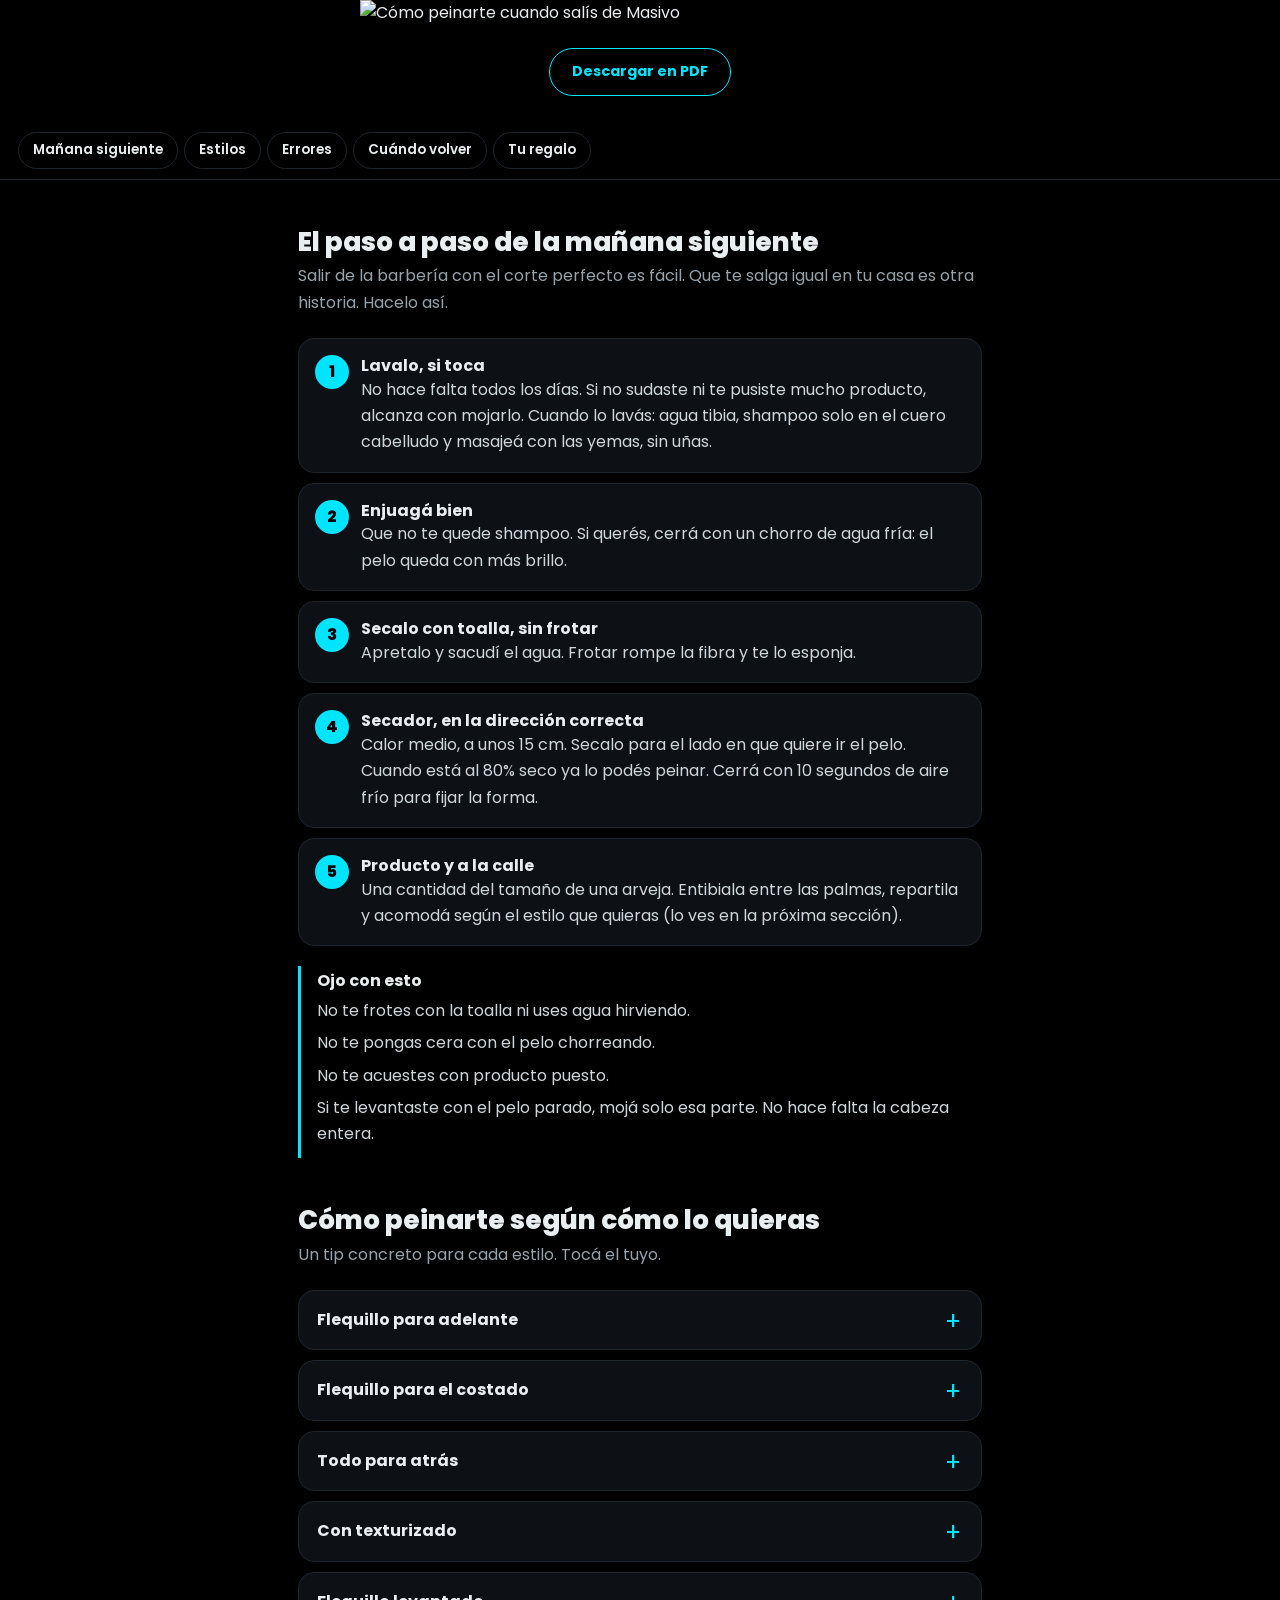
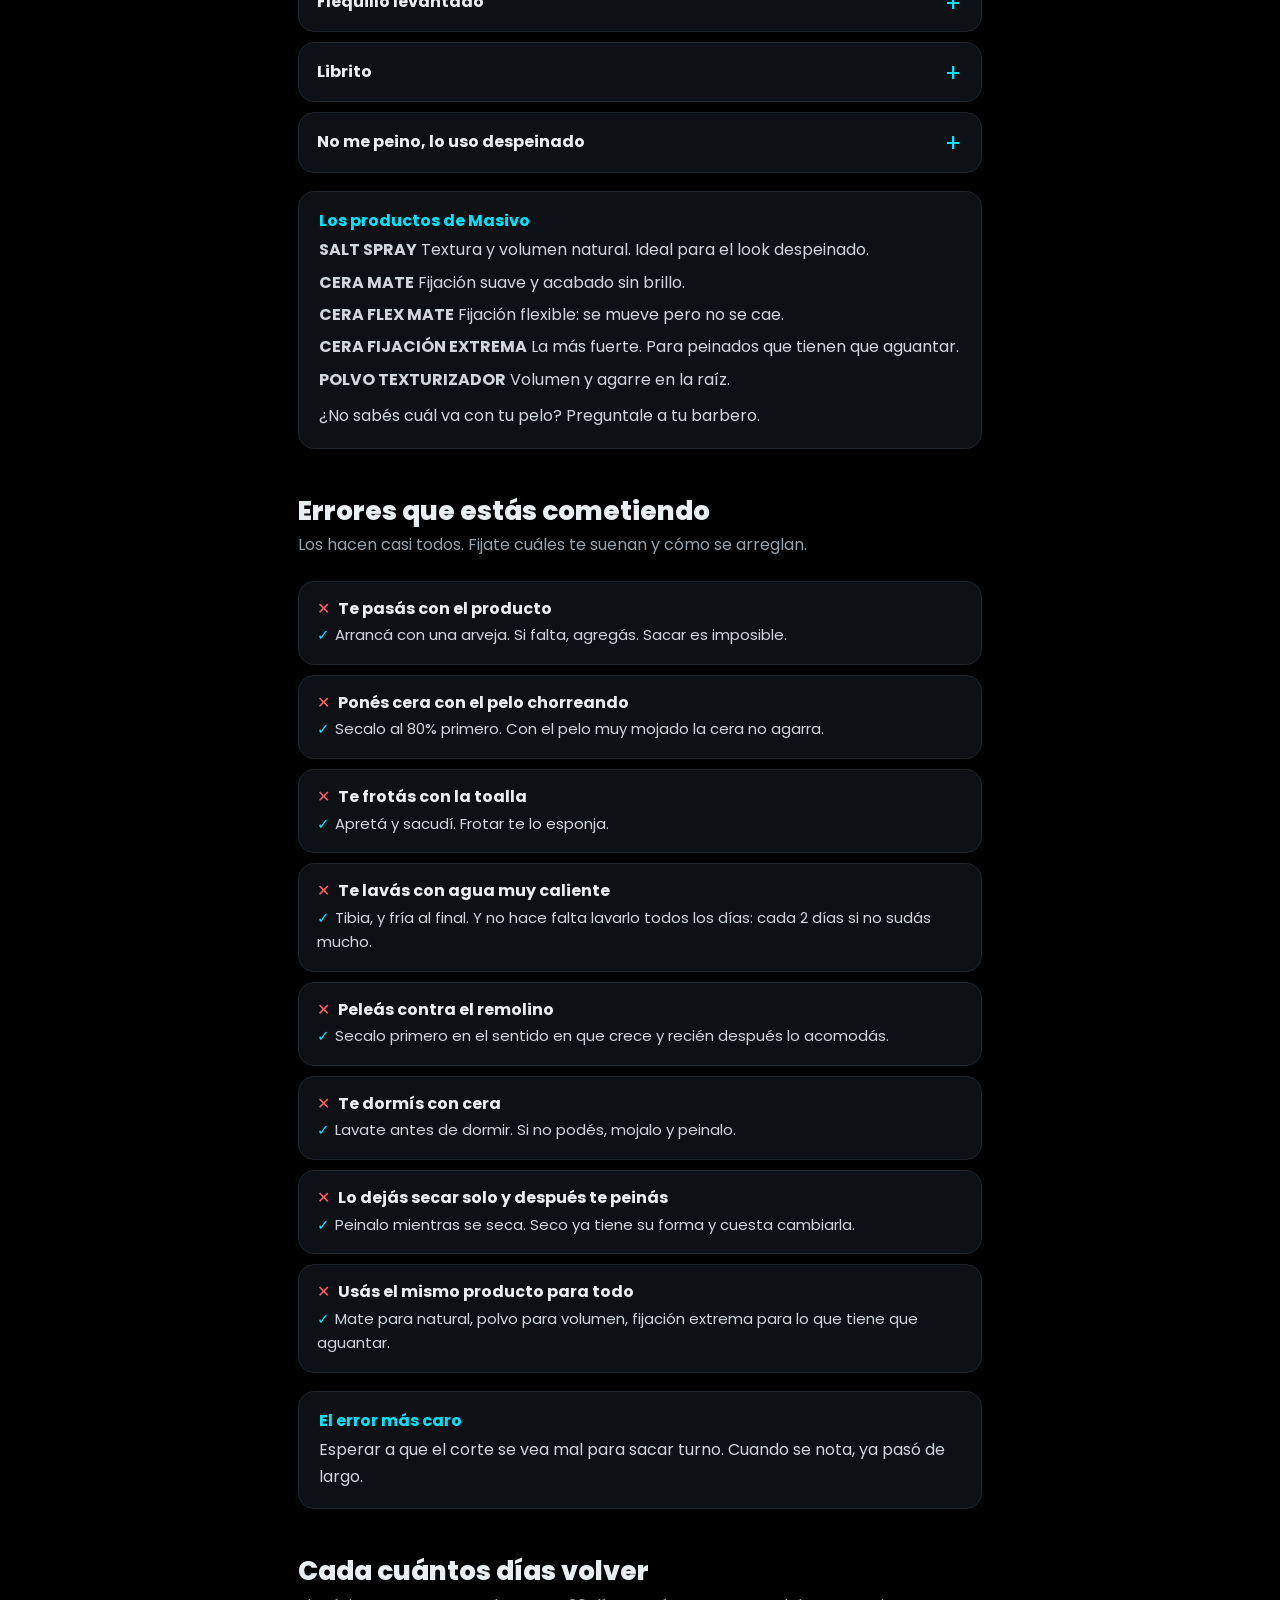
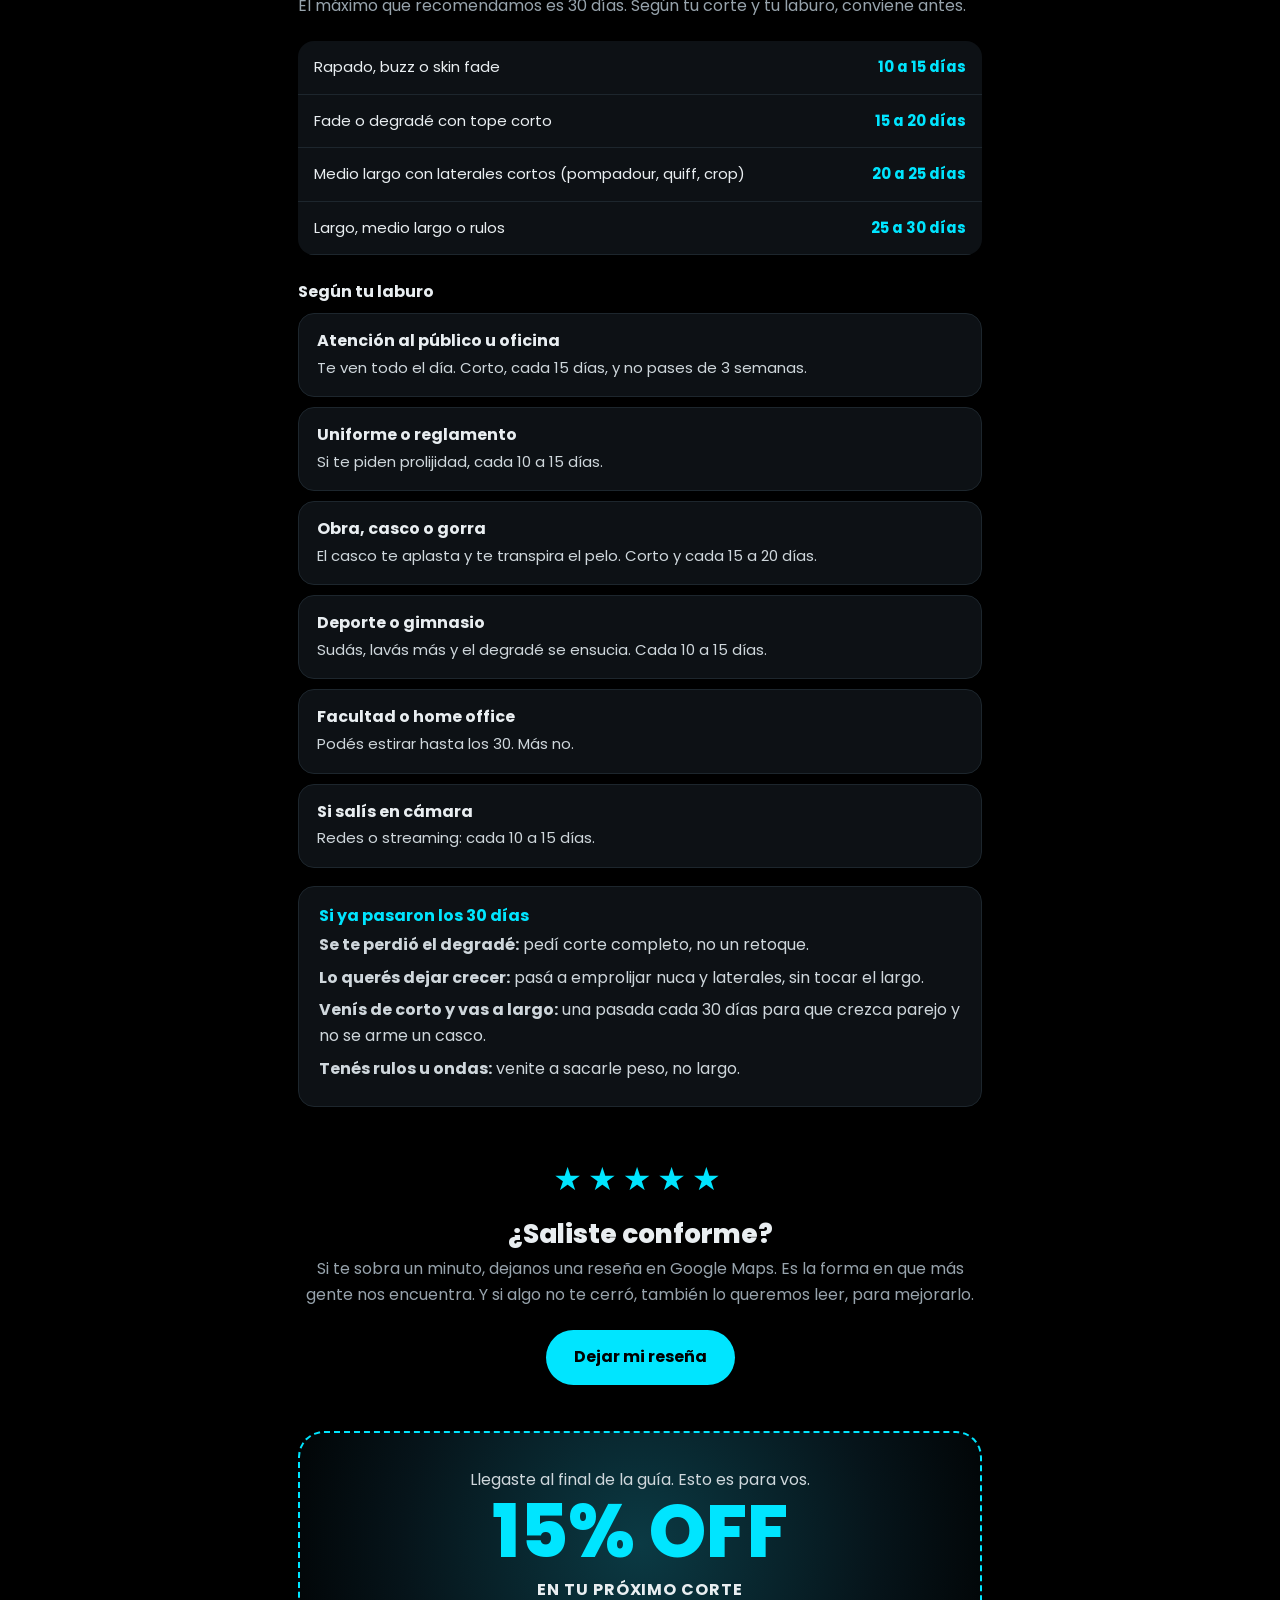
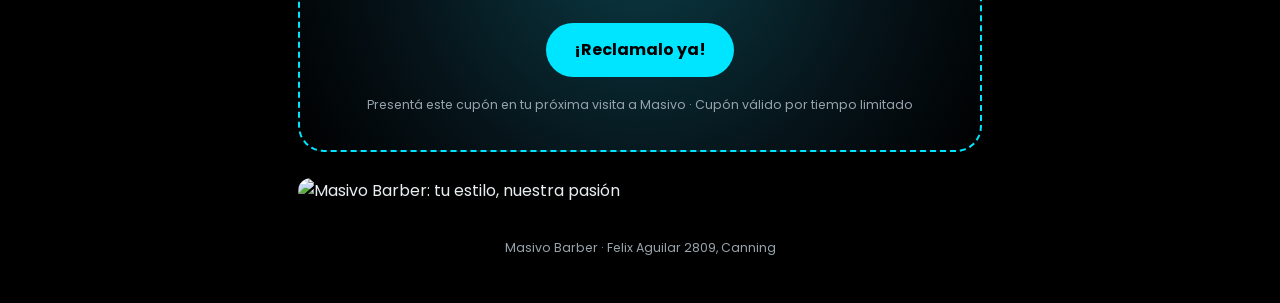
==== index.html @ 263e90b9 "Add files via upload" ====
<!doctype html>
<html lang="es"><head><meta charset="utf-8">
<meta name="viewport" content="width=device-width,initial-scale=1">
<title>Cómo peinarte cuando salís de Masivo</title>
<meta name="description" content="La guía de Masivo Barber para que el corte te salga igual en tu casa.">
<meta property="og:title" content="Cómo peinarte cuando salís de Masivo">
<meta property="og:description" content="Paso a paso, estilos, errores comunes y un regalo al final.">
<meta property="og:image" content="https://TU-DOMINIO.vercel.app/img/cover.jpg">
<meta name="theme-color" content="#000000">
<link rel="preconnect" href="https://fonts.googleapis.com"><link rel="preconnect" href="https://fonts.gstatic.com" crossorigin>
<link href="https://fonts.googleapis.com/css2?family=Poppins:wght@400;600;700;800&display=swap" rel="stylesheet">
<style>
:root{--c:#00e5ff;--p:#0d1115;--l:#1d262d;--t:#e9eef1;--m:#97a3ac}
*{box-sizing:border-box;margin:0;padding:0}
html{scroll-behavior:smooth}
@media(prefers-reduced-motion:reduce){html{scroll-behavior:auto}}
body{font:400 16px/1.65 Poppins,system-ui,sans-serif;background:#000;color:var(--t)}
.wrap{max-width:720px;margin:0 auto;padding:0 18px}
.hero img{width:100%;max-width:560px;display:block;margin:0 auto}
.top{text-align:center;padding:22px 18px 8px}
.btn{display:inline-block;background:var(--c);color:#000;font-weight:700;text-decoration:none;border-radius:99px;padding:14px 28px}
.btn.ghost{background:none;color:var(--c);border:1.5px solid var(--c);padding:11px 22px;font-size:.9rem}
nav{position:sticky;top:0;z-index:5;background:#000e;backdrop-filter:blur(8px);border-bottom:1px solid var(--l);overflow-x:auto;white-space:nowrap;padding:10px 18px;margin-top:18px}
nav a{display:inline-block;color:var(--t);text-decoration:none;font-size:.85rem;font-weight:600;padding:6px 14px;border:1px solid var(--l);border-radius:99px;margin-right:6px}
section{padding-top:46px;scroll-margin-top:52px}
h2{font-size:1.65rem;line-height:1.2;font-weight:800;margin-bottom:6px}
.sub{color:var(--m);margin-bottom:22px}
h3{font-size:1rem;font-weight:700;line-height:1.35}
p{color:#cfd7dc}
ol{list-style:none;counter-reset:s}
ol li{counter-increment:s;background:var(--p);border:1px solid var(--l);border-radius:16px;padding:16px 18px 16px 62px;margin-bottom:10px;position:relative}
ol li:before{content:counter(s);position:absolute;left:16px;top:16px;width:34px;height:34px;border-radius:50%;background:var(--c);color:#000;font-weight:800;display:grid;place-items:center}
.note{border-left:3px solid var(--c);padding:4px 0 4px 16px;margin-top:20px}
.note ul,.box ul{list-style:none}
.note li,.box li{margin:6px 0;color:#cfd7dc}
details{background:var(--p);border:1px solid var(--l);border-radius:16px;margin-bottom:10px}
summary{list-style:none;cursor:pointer;padding:16px 50px 16px 18px;font-weight:700;position:relative}
summary::-webkit-details-marker{display:none}
summary:after{content:"+";position:absolute;right:20px;top:11px;font-size:1.5rem;color:var(--c);font-weight:400}
details[open] summary:after{content:"–"}
details[open]{border-color:var(--c)}
details p{padding:0 18px 12px}
details div{padding:0 18px 18px}
.tag{display:inline-block;background:#000;color:var(--c);border:1px solid var(--c);font-size:.72rem;font-weight:700;padding:3px 10px;border-radius:99px;margin:0 6px 6px 0}
.box{background:var(--p);border:1px solid var(--l);border-radius:16px;padding:18px 20px;margin-top:18px}
.box h3{color:var(--c);margin-bottom:6px}
.errs{display:grid;gap:10px}
.err,.job{background:var(--p);border:1px solid var(--l);border-radius:16px;padding:16px 18px}
.err h3 span{color:#ff5d6c;margin-right:8px}
.err p span{color:var(--c);font-weight:700;margin-right:6px}
.err p,.job p{margin-top:4px;font-size:.93rem}
table{width:100%;border-collapse:collapse;border-radius:16px;overflow:hidden;margin-bottom:26px}
td{background:var(--p);border-bottom:1px solid var(--l);padding:14px 16px;font-size:.93rem}
td:last-child{font-weight:700;color:var(--c);white-space:nowrap;text-align:right}
.jobs{display:grid;gap:10px}
.center{text-align:center}
.stars{color:var(--c);font-size:2rem;letter-spacing:6px;margin-bottom:12px}
.coupon{border:2px dashed var(--c);border-radius:26px;padding:34px 18px;text-align:center;background:radial-gradient(circle at 50% 35%,#0b3a44,#06141a 60%,#000)}
.coupon b{display:block;font-size:clamp(3rem,16vw,4.6rem);line-height:1.05;font-weight:800;color:var(--c)}
.coupon .e{font-weight:700;letter-spacing:.06em;margin:6px 0 20px}
.coupon small{display:block;color:var(--m);margin-top:18px;font-size:.78rem}
.banner{width:100%;border-radius:16px;display:block;margin-top:26px}
footer{text-align:center;color:var(--m);font-size:.78rem;padding:34px 18px 44px}
a:focus-visible,summary:focus-visible{outline:3px solid var(--c);outline-offset:3px}
</style></head><body>
<header class="hero"><img src="img/cover.jpg" alt="Cómo peinarte cuando salís de Masivo"></header>
<div class="top"><a class="btn ghost" href="guia-peinado.pdf" download>Descargar en PDF</a></div>
<nav><a href="#paso">Mañana siguiente</a><a href="#estilos">Estilos</a><a href="#errores">Errores</a><a href="#volver">Cuándo volver</a><a href="#regalo">Tu regalo</a></nav>
<main class="wrap">
<section id="paso"><h2>El paso a paso de la mañana siguiente</h2><p class="sub">Salir de la barbería con el corte perfecto es fácil. Que te salga igual en tu casa es otra historia. Hacelo así.</p><ol><li><h3>Lavalo, si toca</h3><p>No hace falta todos los días. Si no sudaste ni te pusiste mucho producto, alcanza con mojarlo. Cuando lo lavás: agua tibia, shampoo solo en el cuero cabelludo y masajeá con las yemas, sin uñas.</p></li><li><h3>Enjuagá bien</h3><p>Que no te quede shampoo. Si querés, cerrá con un chorro de agua fría: el pelo queda con más brillo.</p></li><li><h3>Secalo con toalla, sin frotar</h3><p>Apretalo y sacudí el agua. Frotar rompe la fibra y te lo esponja.</p></li><li><h3>Secador, en la dirección correcta</h3><p>Calor medio, a unos 15 cm. Secalo para el lado en que quiere ir el pelo. Cuando está al 80% seco ya lo podés peinar. Cerrá con 10 segundos de aire frío para fijar la forma.</p></li><li><h3>Producto y a la calle</h3><p>Una cantidad del tamaño de una arveja. Entibiala entre las palmas, repartila y acomodá según el estilo que quieras (lo ves en la próxima sección).</p></li></ol>
<div class="note"><h3>Ojo con esto</h3><ul><li>No te frotes con la toalla ni uses agua hirviendo.</li><li>No te pongas cera con el pelo chorreando.</li><li>No te acuestes con producto puesto.</li><li>Si te levantaste con el pelo parado, mojá solo esa parte. No hace falta la cabeza entera.</li></ul></div></section>
<section id="estilos"><h2>Cómo peinarte según cómo lo quieras</h2><p class="sub">Un tip concreto para cada estilo. Tocá el tuyo.</p><details><summary>Flequillo para adelante</summary><p>Secalo con el flequillo cayendo hacia adelante y el aire desde arriba, así no se te levanta. Una arveja de cera en la punta de los dedos, solo para separar mechones. No lo aplastes.</p><div><span class="tag">CERA MATE</span></div></details><details><summary>Flequillo para el costado</summary><p>Primero secalo un ratito para el lado contrario: levantás la raíz y le das volumen. Después lo llevás al costado con los dedos o con peine. Con la cera justa para que se mueva sin desarmarse.</p><div><span class="tag">CERA FLEX MATE</span></div></details><details><summary>Todo para atrás</summary><p>Peinalo hacia atrás mientras lo secás, con peine o con los dedos, para marcarle el camino. Con el pelo al 80%, ponete el producto: arrancá por atrás y terminá adelante, así no se te junta todo en el frente.</p><div><span class="tag">CERA FIJACIÓN EXTREMA</span></div></details><details><summary>Con texturizado</summary><p>Con el pelo húmedo, un poco de salt spray a 20 cm y secalo moviéndolo con los dedos. Ya seco, polvo en la raíz y marcá con las manos. Si querés más control, un toque de cera mate arriba.</p><div><span class="tag">SALT SPRAY</span><span class="tag">POLVO TEXTURIZADOR</span><span class="tag">CERA MATE</span></div></details><details><summary>Flequillo levantado</summary><p>Secalo desde la raíz empujándolo hacia arriba con los dedos, con el aire desde abajo. Cerrá con aire frío para que quede. El polvo en la raíz hace que aguante todo el día.</p><div><span class="tag">POLVO TEXTURIZADOR</span><span class="tag">CERA FIJACIÓN EXTREMA</span></div></details><details><summary>Librito</summary><p>Pelo húmedo y peine fino. Marcá la raya siguiendo la que te dejó el barbero y secalo peinándolo con calor medio. Natural con flex mate; si tenés que aguantar todo el día, fijación extrema.</p><div><span class="tag">CERA FLEX MATE</span><span class="tag">CERA FIJACIÓN EXTREMA</span></div></details><details><summary>No me peino, lo uso despeinado</summary><p>Despeinado no es dejarlo como te levantaste. Pelo húmedo, salt spray y secalo con las manos moviéndolo para todos lados. Listo, sin peine.</p><div><span class="tag">SALT SPRAY</span></div></details>
<div class="box"><h3>Los productos de Masivo</h3><ul><li><b>SALT SPRAY</b> Textura y volumen natural. Ideal para el look despeinado.</li><li><b>CERA MATE</b> Fijación suave y acabado sin brillo.</li><li><b>CERA FLEX MATE</b> Fijación flexible: se mueve pero no se cae.</li><li><b>CERA FIJACIÓN EXTREMA</b> La más fuerte. Para peinados que tienen que aguantar.</li><li><b>POLVO TEXTURIZADOR</b> Volumen y agarre en la raíz.</li></ul><p style="margin-top:10px">¿No sabés cuál va con tu pelo? Preguntale a tu barbero.</p></div></section>
<section id="errores"><h2>Errores que estás cometiendo</h2><p class="sub">Los hacen casi todos. Fijate cuáles te suenan y cómo se arreglan.</p><div class="errs"><div class="err"><h3><span>✕</span>Te pasás con el producto</h3><p><span>✓</span>Arrancá con una arveja. Si falta, agregás. Sacar es imposible.</p></div><div class="err"><h3><span>✕</span>Ponés cera con el pelo chorreando</h3><p><span>✓</span>Secalo al 80% primero. Con el pelo muy mojado la cera no agarra.</p></div><div class="err"><h3><span>✕</span>Te frotás con la toalla</h3><p><span>✓</span>Apretá y sacudí. Frotar te lo esponja.</p></div><div class="err"><h3><span>✕</span>Te lavás con agua muy caliente</h3><p><span>✓</span>Tibia, y fría al final. Y no hace falta lavarlo todos los días: cada 2 días si no sudás mucho.</p></div><div class="err"><h3><span>✕</span>Peleás contra el remolino</h3><p><span>✓</span>Secalo primero en el sentido en que crece y recién después lo acomodás.</p></div><div class="err"><h3><span>✕</span>Te dormís con cera</h3><p><span>✓</span>Lavate antes de dormir. Si no podés, mojalo y peinalo.</p></div><div class="err"><h3><span>✕</span>Lo dejás secar solo y después te peinás</h3><p><span>✓</span>Peinalo mientras se seca. Seco ya tiene su forma y cuesta cambiarla.</p></div><div class="err"><h3><span>✕</span>Usás el mismo producto para todo</h3><p><span>✓</span>Mate para natural, polvo para volumen, fijación extrema para lo que tiene que aguantar.</p></div></div>
<div class="box"><h3>El error más caro</h3><p>Esperar a que el corte se vea mal para sacar turno. Cuando se nota, ya pasó de largo.</p></div></section>
<section id="volver"><h2>Cada cuántos días volver</h2><p class="sub">El máximo que recomendamos es 30 días. Según tu corte y tu laburo, conviene antes.</p><table><tr><td>Rapado, buzz o skin fade</td><td>10 a 15 días</td></tr><tr><td>Fade o degradé con tope corto</td><td>15 a 20 días</td></tr><tr><td>Medio largo con laterales cortos (pompadour, quiff, crop)</td><td>20 a 25 días</td></tr><tr><td>Largo, medio largo o rulos</td><td>25 a 30 días</td></tr></table>
<h3 style="margin-bottom:10px">Según tu laburo</h3><div class="jobs"><div class="job"><h3>Atención al público u oficina</h3><p>Te ven todo el día. Corto, cada 15 días, y no pases de 3 semanas.</p></div><div class="job"><h3>Uniforme o reglamento</h3><p>Si te piden prolijidad, cada 10 a 15 días.</p></div><div class="job"><h3>Obra, casco o gorra</h3><p>El casco te aplasta y te transpira el pelo. Corto y cada 15 a 20 días.</p></div><div class="job"><h3>Deporte o gimnasio</h3><p>Sudás, lavás más y el degradé se ensucia. Cada 10 a 15 días.</p></div><div class="job"><h3>Facultad o home office</h3><p>Podés estirar hasta los 30. Más no.</p></div><div class="job"><h3>Si salís en cámara</h3><p>Redes o streaming: cada 10 a 15 días.</p></div></div>
<div class="box"><h3>Si ya pasaron los 30 días</h3><ul><li><b>Se te perdió el degradé:</b> pedí corte completo, no un retoque.</li><li><b>Lo querés dejar crecer:</b> pasá a emprolijar nuca y laterales, sin tocar el largo.</li><li><b>Venís de corto y vas a largo:</b> una pasada cada 30 días para que crezca parejo y no se arme un casco.</li><li><b>Tenés rulos u ondas:</b> venite a sacarle peso, no largo.</li></ul></div></section>
<section class="center"><div class="stars" aria-hidden="true">★★★★★</div><h2>¿Saliste conforme?</h2><p class="sub">Si te sobra un minuto, dejanos una reseña en Google Maps. Es la forma en que más gente nos encuentra. Y si algo no te cerró, también lo queremos leer, para mejorarlo.</p><a class="btn" href="https://g.page/r/CUXgko6IPGfOEBE/review" target="_blank" rel="noopener">Dejar mi reseña</a></section>
<section id="regalo"><div class="coupon"><p>Llegaste al final de la guía. Esto es para vos.</p><b>15% OFF</b><div class="e">EN TU PRÓXIMO CORTE</div><span class="btn">¡Reclamalo ya!</span><small>Presentá este cupón en tu próxima visita a Masivo · Cupón válido por tiempo limitado</small></div>
<img class="banner" src="img/banner.jpg" alt="Masivo Barber: tu estilo, nuestra pasión" loading="lazy"></section>
</main>
<footer>Masivo Barber · Felix Aguilar 2809, Canning</footer>
</body></html>
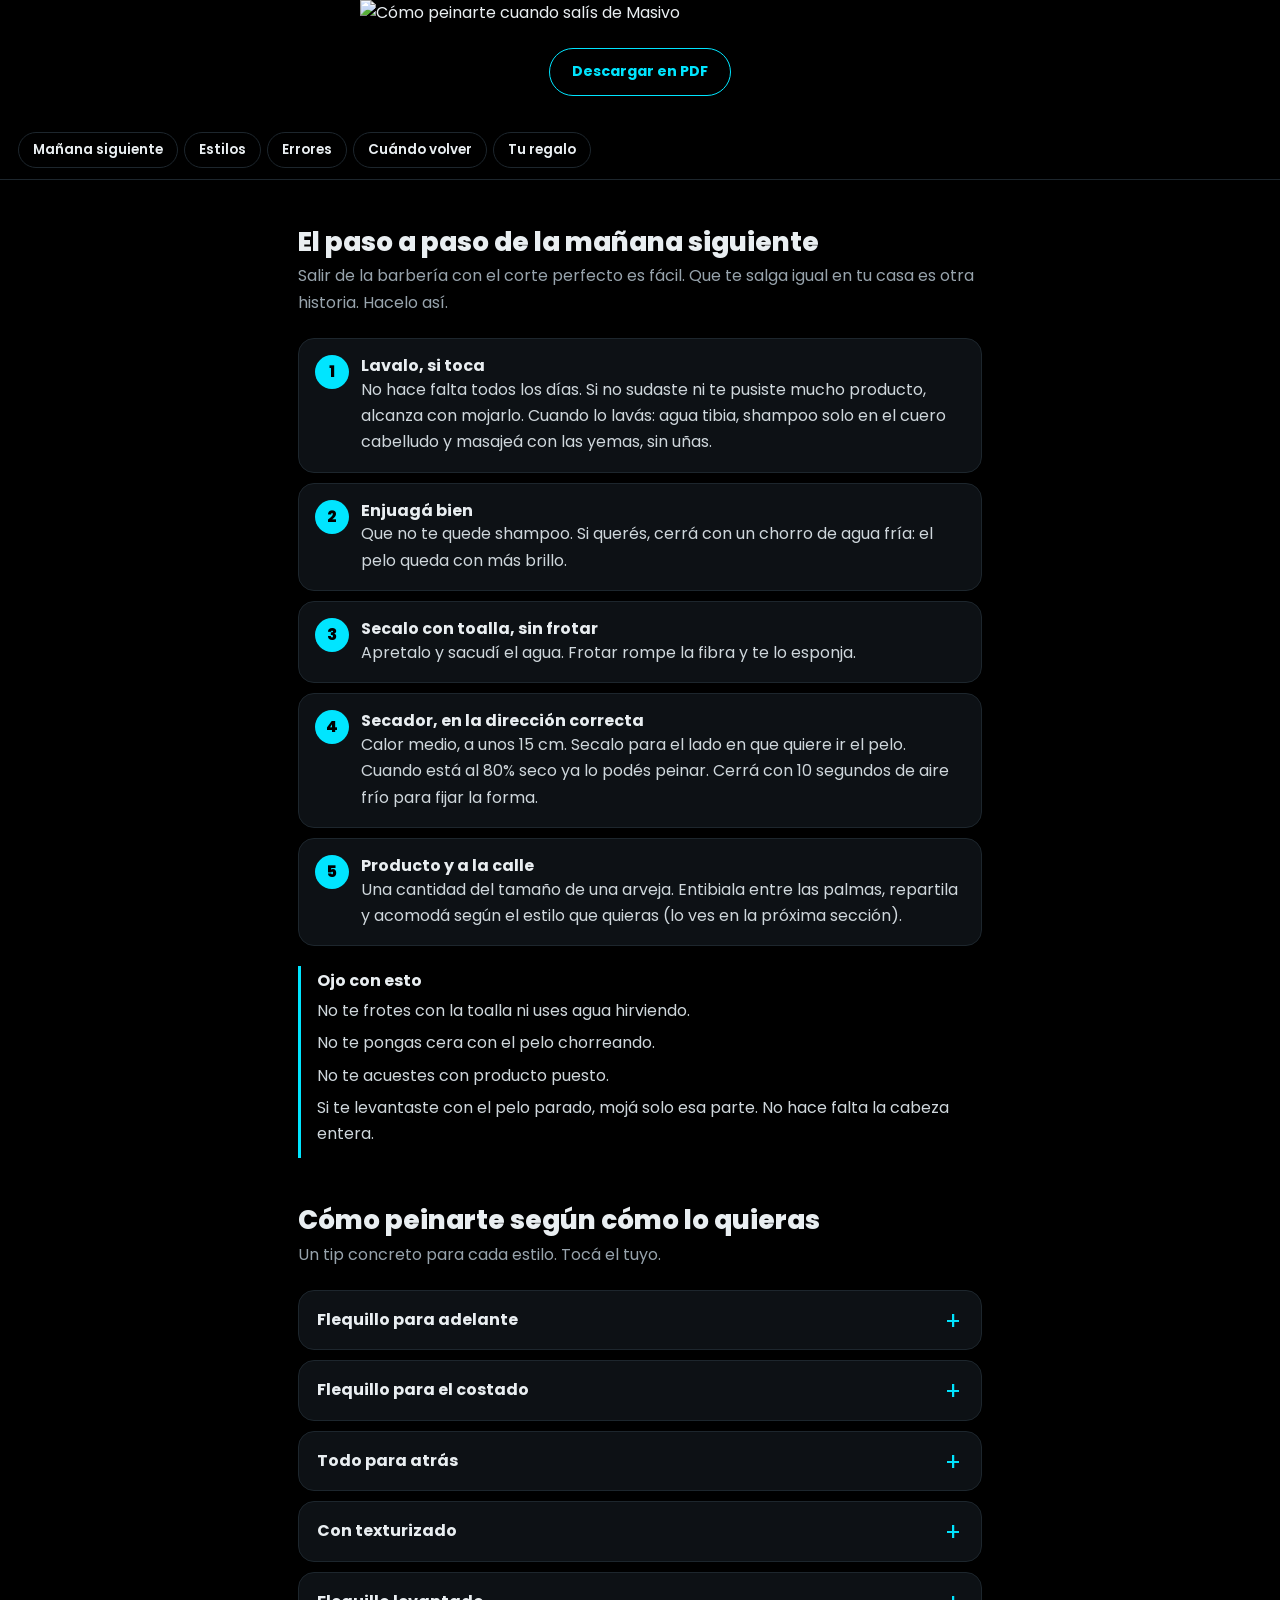
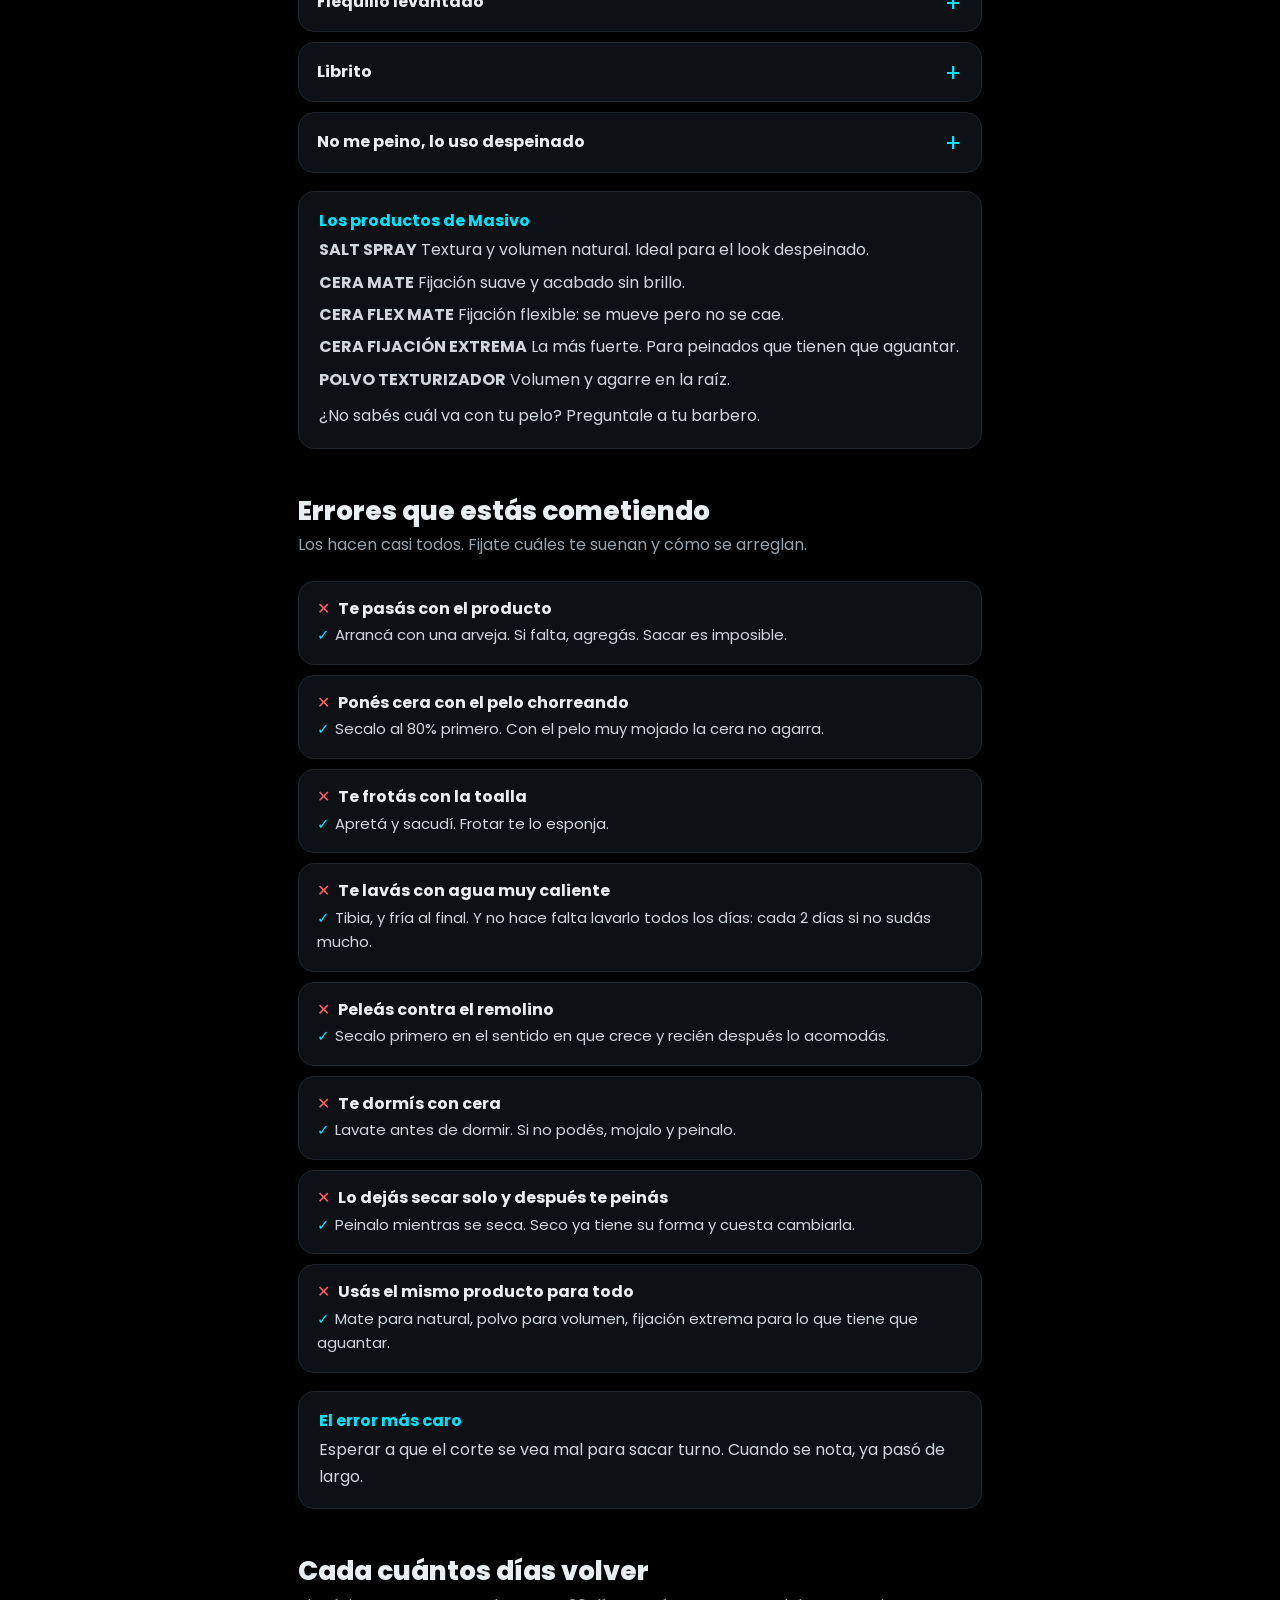
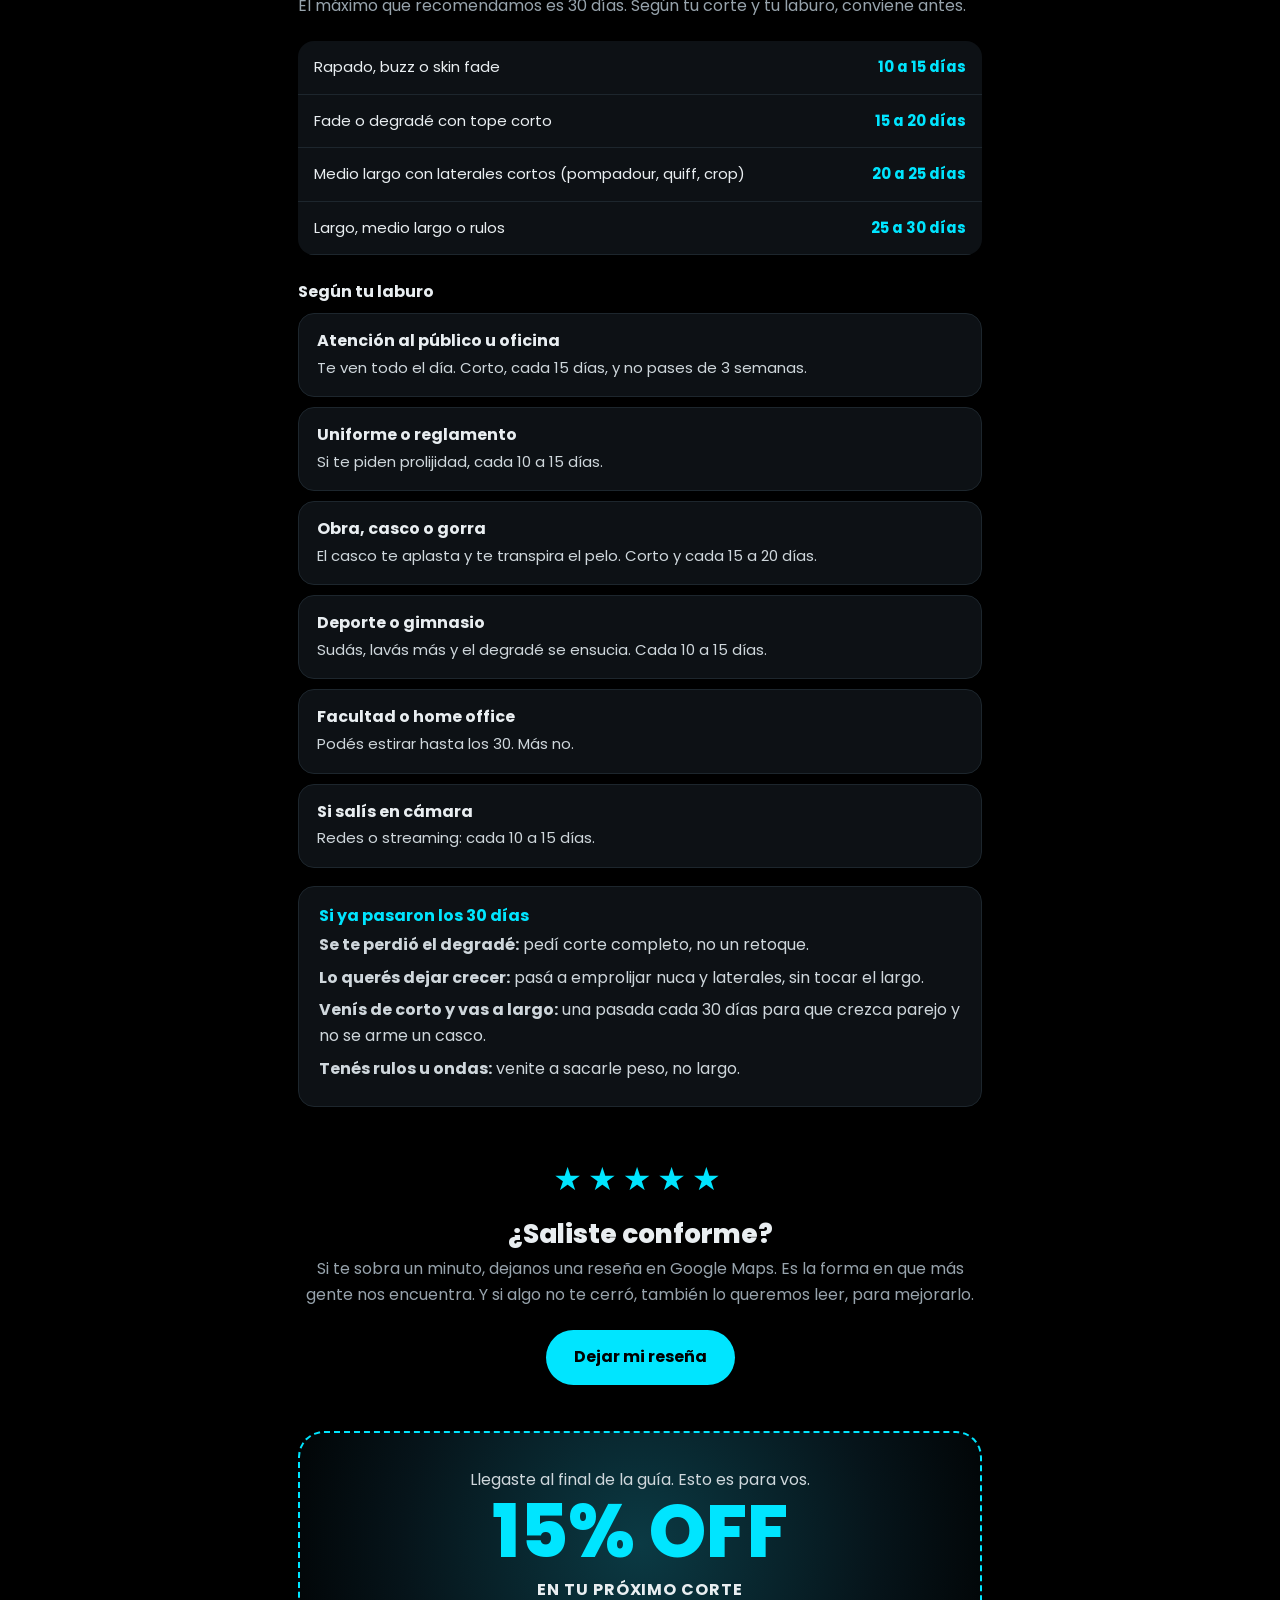
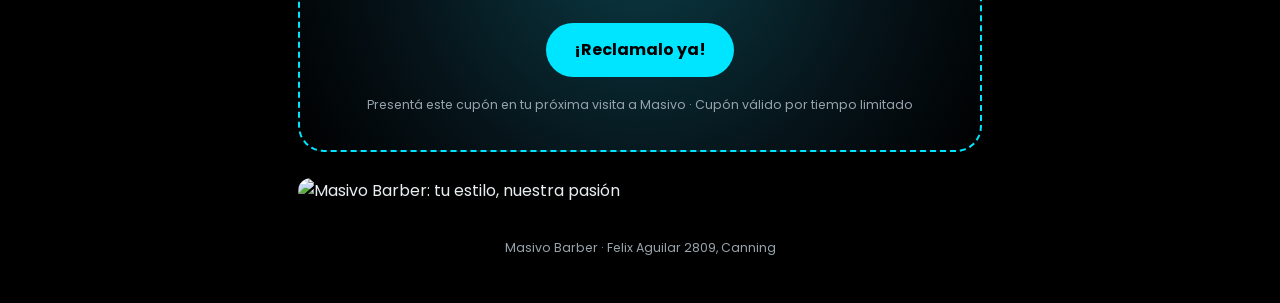
==== commit 1f952d3a: "Update Open Graph image URL in index.html" ====
--- a/index.html
+++ b/index.html
@@ -5,7 +5,7 @@
 <meta name="description" content="La guía de Masivo Barber para que el corte te salga igual en tu casa.">
 <meta property="og:title" content="Cómo peinarte cuando salís de Masivo">
 <meta property="og:description" content="Paso a paso, estilos, errores comunes y un regalo al final.">
-<meta property="og:image" content="https://TU-DOMINIO.vercel.app/img/cover.jpg">
+<meta property="og:image" content="https://masivo-tan.vercel.app/img/cover.jpg">
 <meta name="theme-color" content="#000000">
 <link rel="preconnect" href="https://fonts.googleapis.com"><link rel="preconnect" href="https://fonts.gstatic.com" crossorigin>
 <link href="https://fonts.googleapis.com/css2?family=Poppins:wght@400;600;700;800&display=swap" rel="stylesheet">
@@ -81,4 +81,4 @@
 <img class="banner" src="img/banner.jpg" alt="Masivo Barber: tu estilo, nuestra pasión" loading="lazy"></section>
 </main>
 <footer>Masivo Barber · Felix Aguilar 2809, Canning</footer>
-</body></html>+</body></html>
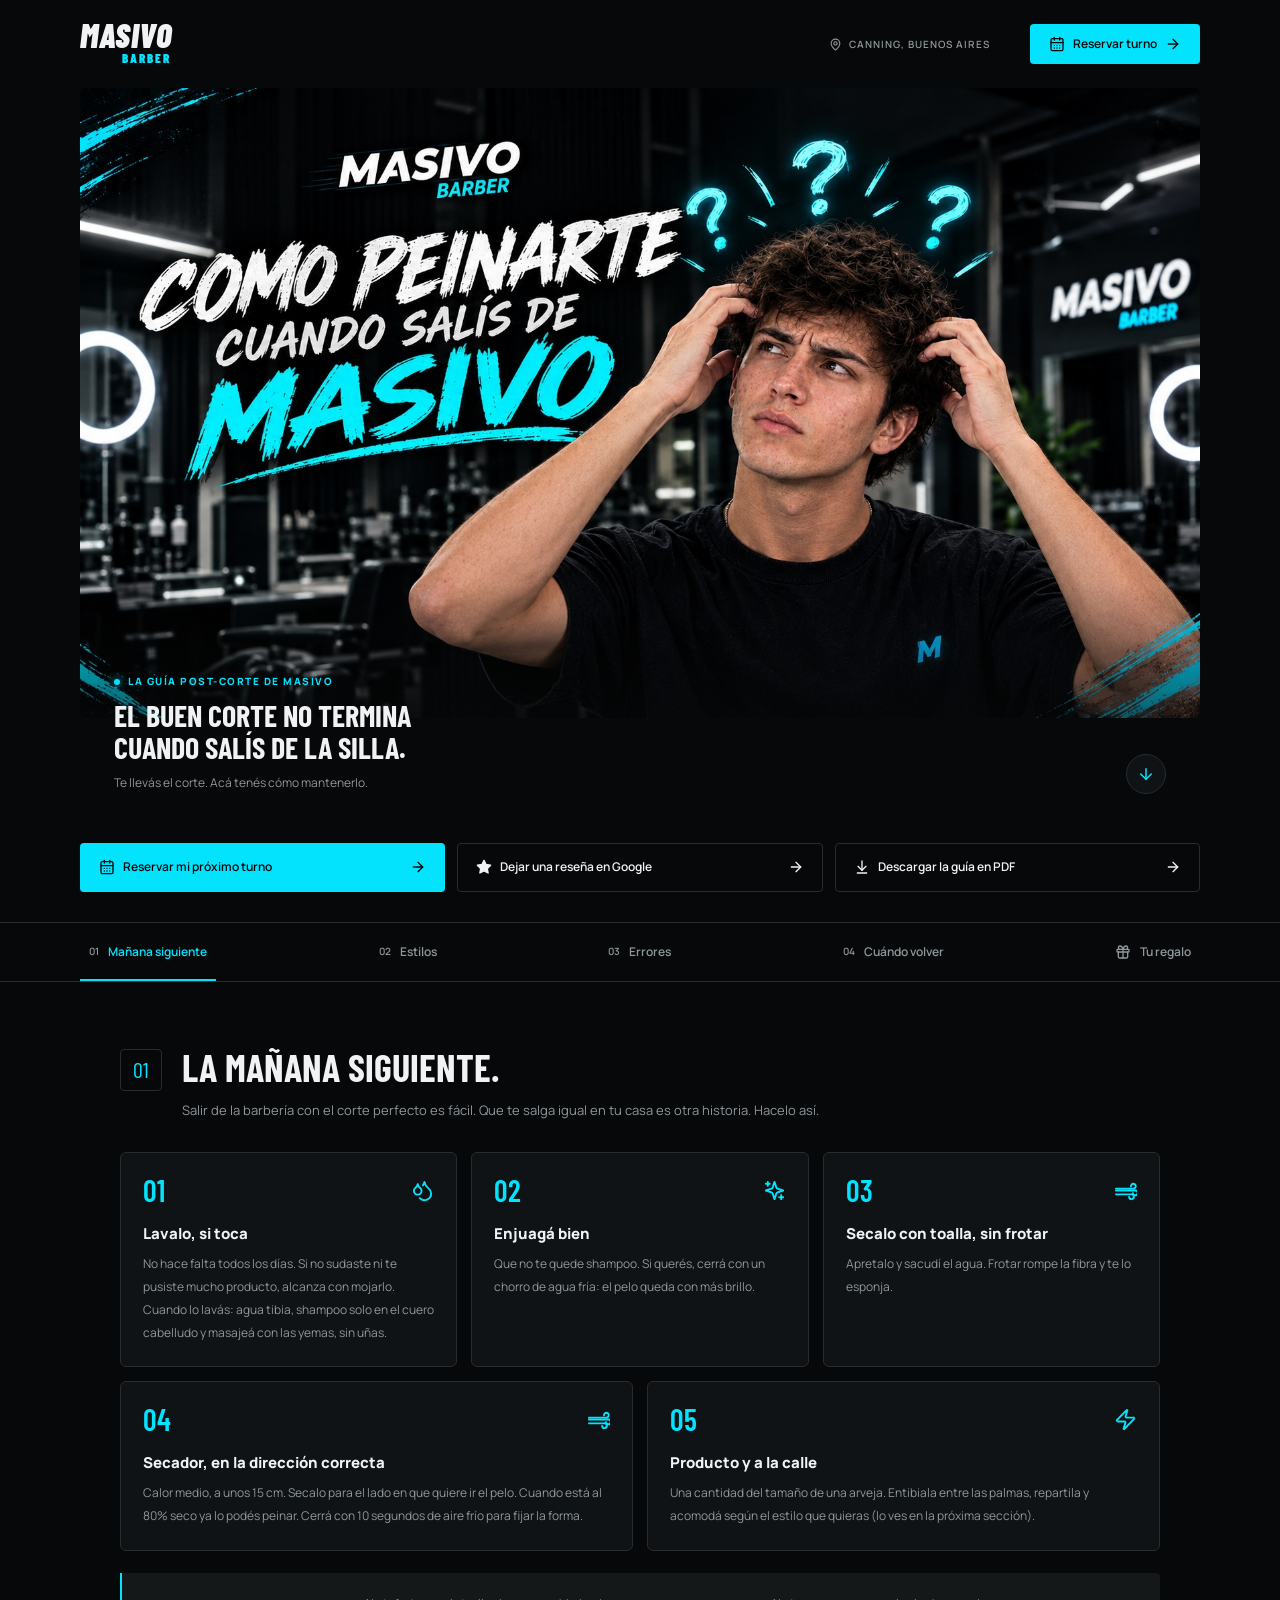
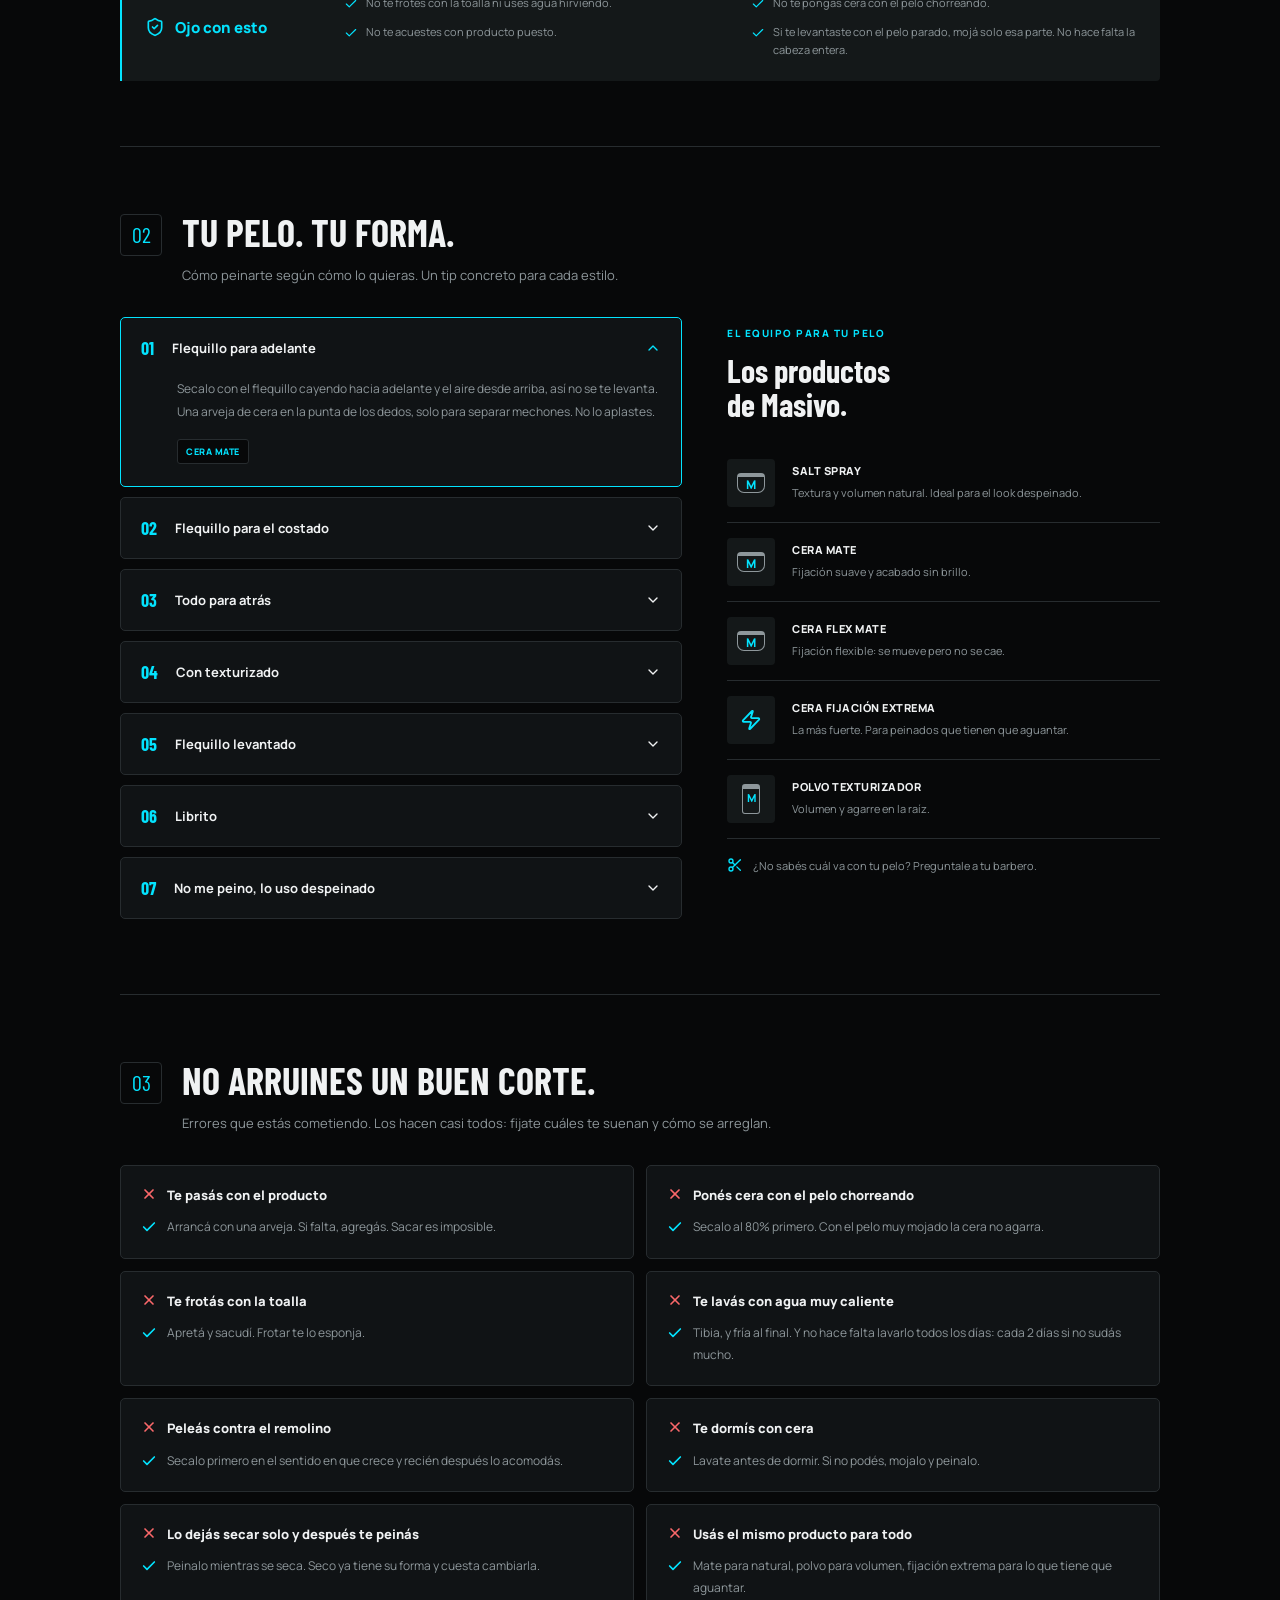
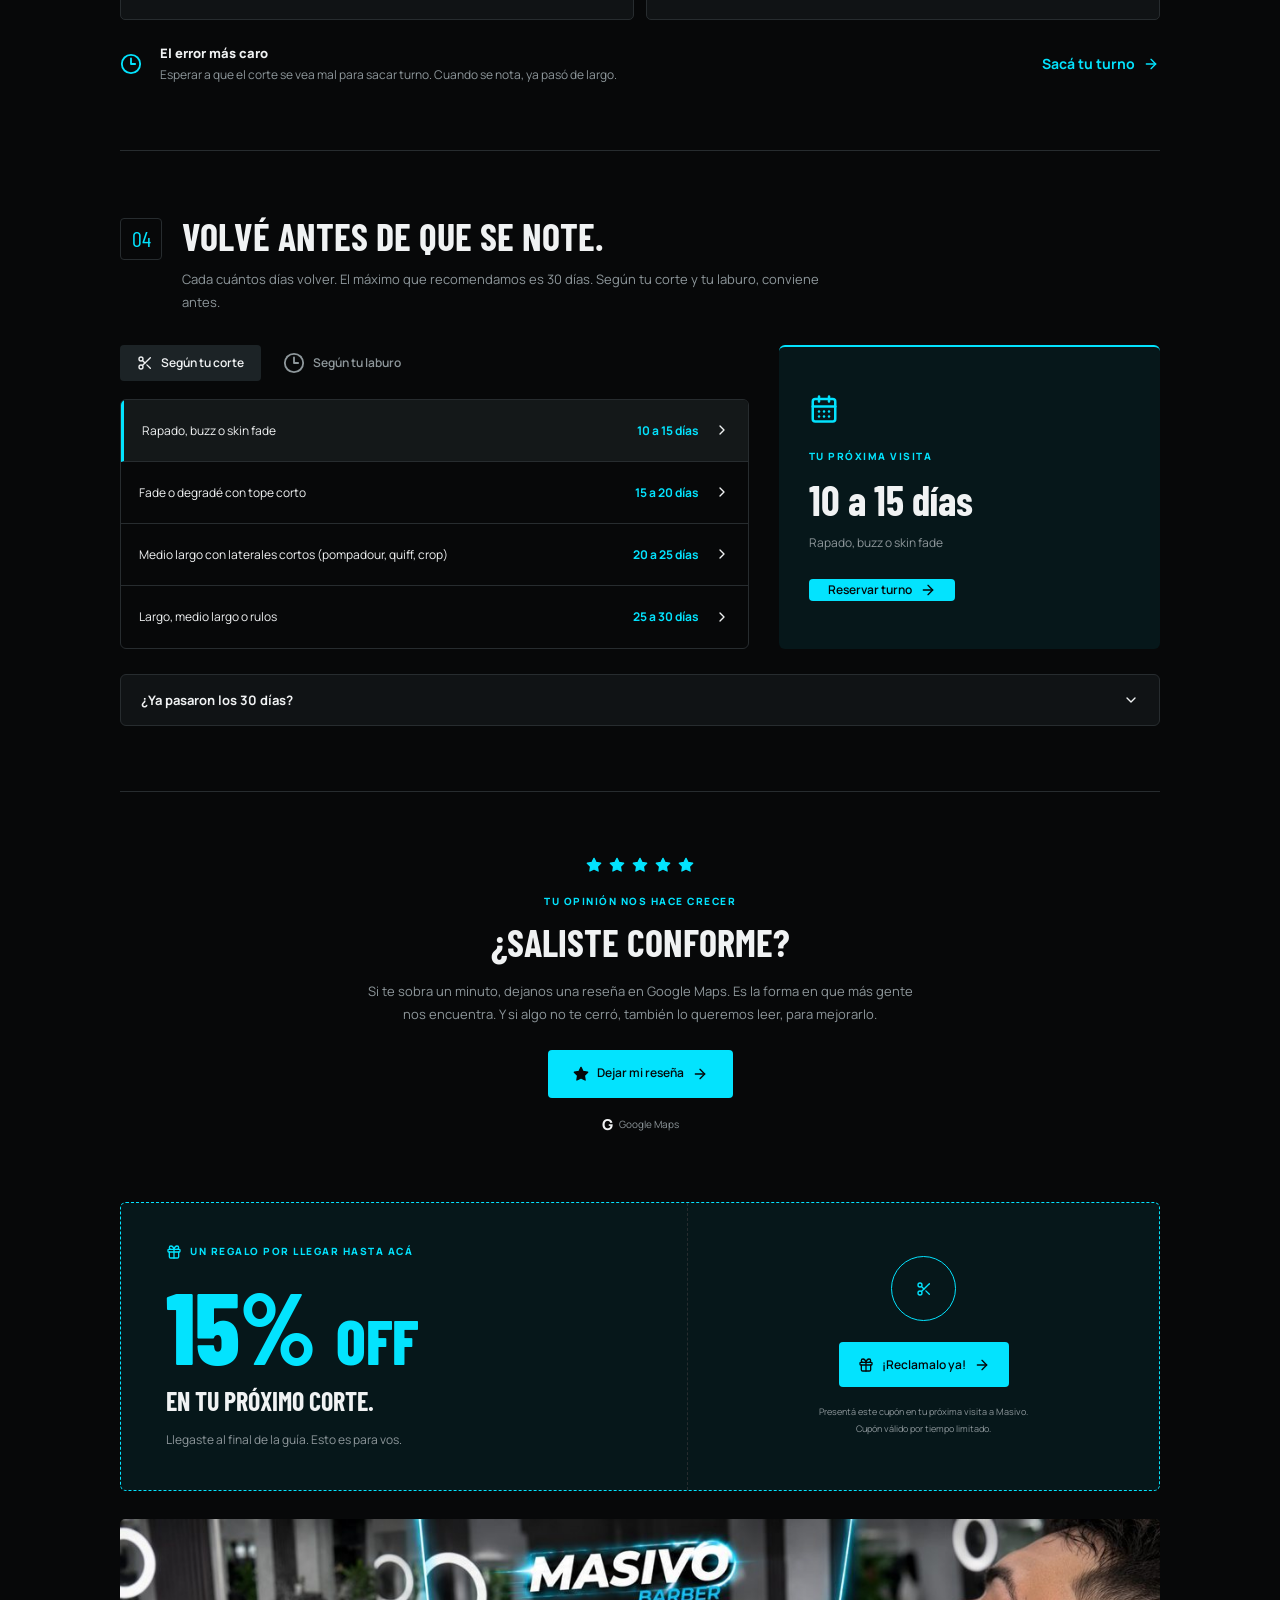
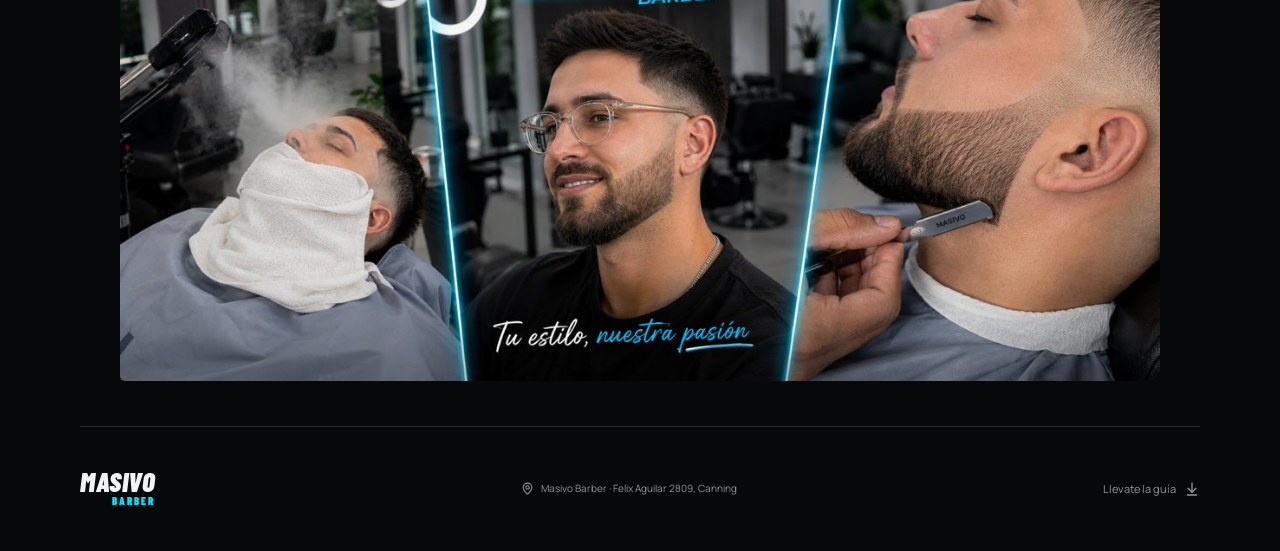
==== commit 6f17404b: "feat: rediseño completo mobile-first de Masivo Barber con botones de acción e interactividad" ====
--- a/index.html
+++ b/index.html
@@ -1,84 +1,1296 @@
 <!doctype html>
-<html lang="es"><head><meta charset="utf-8">
-<meta name="viewport" content="width=device-width,initial-scale=1">
-<title>Cómo peinarte cuando salís de Masivo</title>
-<meta name="description" content="La guía de Masivo Barber para que el corte te salga igual en tu casa.">
-<meta property="og:title" content="Cómo peinarte cuando salís de Masivo">
-<meta property="og:description" content="Paso a paso, estilos, errores comunes y un regalo al final.">
-<meta property="og:image" content="https://masivo-tan.vercel.app/img/cover.jpg">
-<meta name="theme-color" content="#000000">
-<link rel="preconnect" href="https://fonts.googleapis.com"><link rel="preconnect" href="https://fonts.gstatic.com" crossorigin>
-<link href="https://fonts.googleapis.com/css2?family=Poppins:wght@400;600;700;800&display=swap" rel="stylesheet">
-<style>
-:root{--c:#00e5ff;--p:#0d1115;--l:#1d262d;--t:#e9eef1;--m:#97a3ac}
-*{box-sizing:border-box;margin:0;padding:0}
-html{scroll-behavior:smooth}
-@media(prefers-reduced-motion:reduce){html{scroll-behavior:auto}}
-body{font:400 16px/1.65 Poppins,system-ui,sans-serif;background:#000;color:var(--t)}
-.wrap{max-width:720px;margin:0 auto;padding:0 18px}
-.hero img{width:100%;max-width:560px;display:block;margin:0 auto}
-.top{text-align:center;padding:22px 18px 8px}
-.btn{display:inline-block;background:var(--c);color:#000;font-weight:700;text-decoration:none;border-radius:99px;padding:14px 28px}
-.btn.ghost{background:none;color:var(--c);border:1.5px solid var(--c);padding:11px 22px;font-size:.9rem}
-nav{position:sticky;top:0;z-index:5;background:#000e;backdrop-filter:blur(8px);border-bottom:1px solid var(--l);overflow-x:auto;white-space:nowrap;padding:10px 18px;margin-top:18px}
-nav a{display:inline-block;color:var(--t);text-decoration:none;font-size:.85rem;font-weight:600;padding:6px 14px;border:1px solid var(--l);border-radius:99px;margin-right:6px}
-section{padding-top:46px;scroll-margin-top:52px}
-h2{font-size:1.65rem;line-height:1.2;font-weight:800;margin-bottom:6px}
-.sub{color:var(--m);margin-bottom:22px}
-h3{font-size:1rem;font-weight:700;line-height:1.35}
-p{color:#cfd7dc}
-ol{list-style:none;counter-reset:s}
-ol li{counter-increment:s;background:var(--p);border:1px solid var(--l);border-radius:16px;padding:16px 18px 16px 62px;margin-bottom:10px;position:relative}
-ol li:before{content:counter(s);position:absolute;left:16px;top:16px;width:34px;height:34px;border-radius:50%;background:var(--c);color:#000;font-weight:800;display:grid;place-items:center}
-.note{border-left:3px solid var(--c);padding:4px 0 4px 16px;margin-top:20px}
-.note ul,.box ul{list-style:none}
-.note li,.box li{margin:6px 0;color:#cfd7dc}
-details{background:var(--p);border:1px solid var(--l);border-radius:16px;margin-bottom:10px}
-summary{list-style:none;cursor:pointer;padding:16px 50px 16px 18px;font-weight:700;position:relative}
-summary::-webkit-details-marker{display:none}
-summary:after{content:"+";position:absolute;right:20px;top:11px;font-size:1.5rem;color:var(--c);font-weight:400}
-details[open] summary:after{content:"–"}
-details[open]{border-color:var(--c)}
-details p{padding:0 18px 12px}
-details div{padding:0 18px 18px}
-.tag{display:inline-block;background:#000;color:var(--c);border:1px solid var(--c);font-size:.72rem;font-weight:700;padding:3px 10px;border-radius:99px;margin:0 6px 6px 0}
-.box{background:var(--p);border:1px solid var(--l);border-radius:16px;padding:18px 20px;margin-top:18px}
-.box h3{color:var(--c);margin-bottom:6px}
-.errs{display:grid;gap:10px}
-.err,.job{background:var(--p);border:1px solid var(--l);border-radius:16px;padding:16px 18px}
-.err h3 span{color:#ff5d6c;margin-right:8px}
-.err p span{color:var(--c);font-weight:700;margin-right:6px}
-.err p,.job p{margin-top:4px;font-size:.93rem}
-table{width:100%;border-collapse:collapse;border-radius:16px;overflow:hidden;margin-bottom:26px}
-td{background:var(--p);border-bottom:1px solid var(--l);padding:14px 16px;font-size:.93rem}
-td:last-child{font-weight:700;color:var(--c);white-space:nowrap;text-align:right}
-.jobs{display:grid;gap:10px}
-.center{text-align:center}
-.stars{color:var(--c);font-size:2rem;letter-spacing:6px;margin-bottom:12px}
-.coupon{border:2px dashed var(--c);border-radius:26px;padding:34px 18px;text-align:center;background:radial-gradient(circle at 50% 35%,#0b3a44,#06141a 60%,#000)}
-.coupon b{display:block;font-size:clamp(3rem,16vw,4.6rem);line-height:1.05;font-weight:800;color:var(--c)}
-.coupon .e{font-weight:700;letter-spacing:.06em;margin:6px 0 20px}
-.coupon small{display:block;color:var(--m);margin-top:18px;font-size:.78rem}
-.banner{width:100%;border-radius:16px;display:block;margin-top:26px}
-footer{text-align:center;color:var(--m);font-size:.78rem;padding:34px 18px 44px}
-a:focus-visible,summary:focus-visible{outline:3px solid var(--c);outline-offset:3px}
-</style></head><body>
-<header class="hero"><img src="img/cover.jpg" alt="Cómo peinarte cuando salís de Masivo"></header>
-<div class="top"><a class="btn ghost" href="guia-peinado.pdf" download>Descargar en PDF</a></div>
-<nav><a href="#paso">Mañana siguiente</a><a href="#estilos">Estilos</a><a href="#errores">Errores</a><a href="#volver">Cuándo volver</a><a href="#regalo">Tu regalo</a></nav>
-<main class="wrap">
-<section id="paso"><h2>El paso a paso de la mañana siguiente</h2><p class="sub">Salir de la barbería con el corte perfecto es fácil. Que te salga igual en tu casa es otra historia. Hacelo así.</p><ol><li><h3>Lavalo, si toca</h3><p>No hace falta todos los días. Si no sudaste ni te pusiste mucho producto, alcanza con mojarlo. Cuando lo lavás: agua tibia, shampoo solo en el cuero cabelludo y masajeá con las yemas, sin uñas.</p></li><li><h3>Enjuagá bien</h3><p>Que no te quede shampoo. Si querés, cerrá con un chorro de agua fría: el pelo queda con más brillo.</p></li><li><h3>Secalo con toalla, sin frotar</h3><p>Apretalo y sacudí el agua. Frotar rompe la fibra y te lo esponja.</p></li><li><h3>Secador, en la dirección correcta</h3><p>Calor medio, a unos 15 cm. Secalo para el lado en que quiere ir el pelo. Cuando está al 80% seco ya lo podés peinar. Cerrá con 10 segundos de aire frío para fijar la forma.</p></li><li><h3>Producto y a la calle</h3><p>Una cantidad del tamaño de una arveja. Entibiala entre las palmas, repartila y acomodá según el estilo que quieras (lo ves en la próxima sección).</p></li></ol>
-<div class="note"><h3>Ojo con esto</h3><ul><li>No te frotes con la toalla ni uses agua hirviendo.</li><li>No te pongas cera con el pelo chorreando.</li><li>No te acuestes con producto puesto.</li><li>Si te levantaste con el pelo parado, mojá solo esa parte. No hace falta la cabeza entera.</li></ul></div></section>
-<section id="estilos"><h2>Cómo peinarte según cómo lo quieras</h2><p class="sub">Un tip concreto para cada estilo. Tocá el tuyo.</p><details><summary>Flequillo para adelante</summary><p>Secalo con el flequillo cayendo hacia adelante y el aire desde arriba, así no se te levanta. Una arveja de cera en la punta de los dedos, solo para separar mechones. No lo aplastes.</p><div><span class="tag">CERA MATE</span></div></details><details><summary>Flequillo para el costado</summary><p>Primero secalo un ratito para el lado contrario: levantás la raíz y le das volumen. Después lo llevás al costado con los dedos o con peine. Con la cera justa para que se mueva sin desarmarse.</p><div><span class="tag">CERA FLEX MATE</span></div></details><details><summary>Todo para atrás</summary><p>Peinalo hacia atrás mientras lo secás, con peine o con los dedos, para marcarle el camino. Con el pelo al 80%, ponete el producto: arrancá por atrás y terminá adelante, así no se te junta todo en el frente.</p><div><span class="tag">CERA FIJACIÓN EXTREMA</span></div></details><details><summary>Con texturizado</summary><p>Con el pelo húmedo, un poco de salt spray a 20 cm y secalo moviéndolo con los dedos. Ya seco, polvo en la raíz y marcá con las manos. Si querés más control, un toque de cera mate arriba.</p><div><span class="tag">SALT SPRAY</span><span class="tag">POLVO TEXTURIZADOR</span><span class="tag">CERA MATE</span></div></details><details><summary>Flequillo levantado</summary><p>Secalo desde la raíz empujándolo hacia arriba con los dedos, con el aire desde abajo. Cerrá con aire frío para que quede. El polvo en la raíz hace que aguante todo el día.</p><div><span class="tag">POLVO TEXTURIZADOR</span><span class="tag">CERA FIJACIÓN EXTREMA</span></div></details><details><summary>Librito</summary><p>Pelo húmedo y peine fino. Marcá la raya siguiendo la que te dejó el barbero y secalo peinándolo con calor medio. Natural con flex mate; si tenés que aguantar todo el día, fijación extrema.</p><div><span class="tag">CERA FLEX MATE</span><span class="tag">CERA FIJACIÓN EXTREMA</span></div></details><details><summary>No me peino, lo uso despeinado</summary><p>Despeinado no es dejarlo como te levantaste. Pelo húmedo, salt spray y secalo con las manos moviéndolo para todos lados. Listo, sin peine.</p><div><span class="tag">SALT SPRAY</span></div></details>
-<div class="box"><h3>Los productos de Masivo</h3><ul><li><b>SALT SPRAY</b> Textura y volumen natural. Ideal para el look despeinado.</li><li><b>CERA MATE</b> Fijación suave y acabado sin brillo.</li><li><b>CERA FLEX MATE</b> Fijación flexible: se mueve pero no se cae.</li><li><b>CERA FIJACIÓN EXTREMA</b> La más fuerte. Para peinados que tienen que aguantar.</li><li><b>POLVO TEXTURIZADOR</b> Volumen y agarre en la raíz.</li></ul><p style="margin-top:10px">¿No sabés cuál va con tu pelo? Preguntale a tu barbero.</p></div></section>
-<section id="errores"><h2>Errores que estás cometiendo</h2><p class="sub">Los hacen casi todos. Fijate cuáles te suenan y cómo se arreglan.</p><div class="errs"><div class="err"><h3><span>✕</span>Te pasás con el producto</h3><p><span>✓</span>Arrancá con una arveja. Si falta, agregás. Sacar es imposible.</p></div><div class="err"><h3><span>✕</span>Ponés cera con el pelo chorreando</h3><p><span>✓</span>Secalo al 80% primero. Con el pelo muy mojado la cera no agarra.</p></div><div class="err"><h3><span>✕</span>Te frotás con la toalla</h3><p><span>✓</span>Apretá y sacudí. Frotar te lo esponja.</p></div><div class="err"><h3><span>✕</span>Te lavás con agua muy caliente</h3><p><span>✓</span>Tibia, y fría al final. Y no hace falta lavarlo todos los días: cada 2 días si no sudás mucho.</p></div><div class="err"><h3><span>✕</span>Peleás contra el remolino</h3><p><span>✓</span>Secalo primero en el sentido en que crece y recién después lo acomodás.</p></div><div class="err"><h3><span>✕</span>Te dormís con cera</h3><p><span>✓</span>Lavate antes de dormir. Si no podés, mojalo y peinalo.</p></div><div class="err"><h3><span>✕</span>Lo dejás secar solo y después te peinás</h3><p><span>✓</span>Peinalo mientras se seca. Seco ya tiene su forma y cuesta cambiarla.</p></div><div class="err"><h3><span>✕</span>Usás el mismo producto para todo</h3><p><span>✓</span>Mate para natural, polvo para volumen, fijación extrema para lo que tiene que aguantar.</p></div></div>
-<div class="box"><h3>El error más caro</h3><p>Esperar a que el corte se vea mal para sacar turno. Cuando se nota, ya pasó de largo.</p></div></section>
-<section id="volver"><h2>Cada cuántos días volver</h2><p class="sub">El máximo que recomendamos es 30 días. Según tu corte y tu laburo, conviene antes.</p><table><tr><td>Rapado, buzz o skin fade</td><td>10 a 15 días</td></tr><tr><td>Fade o degradé con tope corto</td><td>15 a 20 días</td></tr><tr><td>Medio largo con laterales cortos (pompadour, quiff, crop)</td><td>20 a 25 días</td></tr><tr><td>Largo, medio largo o rulos</td><td>25 a 30 días</td></tr></table>
-<h3 style="margin-bottom:10px">Según tu laburo</h3><div class="jobs"><div class="job"><h3>Atención al público u oficina</h3><p>Te ven todo el día. Corto, cada 15 días, y no pases de 3 semanas.</p></div><div class="job"><h3>Uniforme o reglamento</h3><p>Si te piden prolijidad, cada 10 a 15 días.</p></div><div class="job"><h3>Obra, casco o gorra</h3><p>El casco te aplasta y te transpira el pelo. Corto y cada 15 a 20 días.</p></div><div class="job"><h3>Deporte o gimnasio</h3><p>Sudás, lavás más y el degradé se ensucia. Cada 10 a 15 días.</p></div><div class="job"><h3>Facultad o home office</h3><p>Podés estirar hasta los 30. Más no.</p></div><div class="job"><h3>Si salís en cámara</h3><p>Redes o streaming: cada 10 a 15 días.</p></div></div>
-<div class="box"><h3>Si ya pasaron los 30 días</h3><ul><li><b>Se te perdió el degradé:</b> pedí corte completo, no un retoque.</li><li><b>Lo querés dejar crecer:</b> pasá a emprolijar nuca y laterales, sin tocar el largo.</li><li><b>Venís de corto y vas a largo:</b> una pasada cada 30 días para que crezca parejo y no se arme un casco.</li><li><b>Tenés rulos u ondas:</b> venite a sacarle peso, no largo.</li></ul></div></section>
-<section class="center"><div class="stars" aria-hidden="true">★★★★★</div><h2>¿Saliste conforme?</h2><p class="sub">Si te sobra un minuto, dejanos una reseña en Google Maps. Es la forma en que más gente nos encuentra. Y si algo no te cerró, también lo queremos leer, para mejorarlo.</p><a class="btn" href="https://g.page/r/CUXgko6IPGfOEBE/review" target="_blank" rel="noopener">Dejar mi reseña</a></section>
-<section id="regalo"><div class="coupon"><p>Llegaste al final de la guía. Esto es para vos.</p><b>15% OFF</b><div class="e">EN TU PRÓXIMO CORTE</div><span class="btn">¡Reclamalo ya!</span><small>Presentá este cupón en tu próxima visita a Masivo · Cupón válido por tiempo limitado</small></div>
-<img class="banner" src="img/banner.jpg" alt="Masivo Barber: tu estilo, nuestra pasión" loading="lazy"></section>
-</main>
-<footer>Masivo Barber · Felix Aguilar 2809, Canning</footer>
-</body></html>
+<html lang="es">
+<head>
+  <meta charset="utf-8">
+  <meta name="viewport" content="width=device-width, initial-scale=1, viewport-fit=cover">
+  <title>Masivo Barber — Tu corte, también en casa</title>
+  <meta name="description" content="La guía de Masivo Barber: cómo peinarte, cuidar tu corte y cuándo volver. Reservá en Canning y llevate un 15% OFF en tu próximo corte.">
+  <meta property="og:title" content="Masivo Barber — Tu corte, también en casa">
+  <meta property="og:description" content="Tu guía de peinado, los productos de Masivo y un regalo para tu próximo corte.">
+  <meta property="og:type" content="website">
+  <meta property="og:image" content="img/cover.jpg">
+  <meta name="twitter:card" content="summary_large_image">
+  <meta name="theme-color" content="#13171b">
+
+  <link rel="preconnect" href="https://fonts.googleapis.com">
+  <link rel="preconnect" href="https://fonts.gstatic.com" crossorigin>
+  <link href="https://fonts.googleapis.com/css2?family=Barlow+Condensed:ital,wght@0,600;0,700;0,800;0,900;1,900&family=Manrope:wght@400;500;600;700;800&display=swap" rel="stylesheet">
+
+  <style>
+    :root {
+      --radius: .5rem;
+      --background: oklch(.135 .004 230);
+      --foreground: oklch(.96 .003 230);
+      --card: oklch(.185 .006 230);
+      --card-foreground: var(--foreground);
+      --primary: oklch(.84 .145 210);
+      --primary-foreground: oklch(.13 .007 230);
+      --secondary: oklch(.25 .012 230);
+      --secondary-foreground: var(--foreground);
+      --muted: oklch(.205 .006 230);
+      --muted-foreground: oklch(.67 .012 230);
+      --border: oklch(.29 .008 230);
+      --destructive: oklch(.7 .18 22);
+      --hero-shade: linear-gradient(0deg, var(--background) 2%, transparent 100%);
+      --coupon-surface: oklch(.19 .024 215);
+      --font-sans: 'Manrope', -apple-system, BlinkMacSystemFont, 'Segoe UI', Roboto, sans-serif;
+      --font-display: 'Barlow Condensed', sans-serif;
+    }
+
+    *, *::before, *::after { box-sizing: border-box; margin: 0; padding: 0; }
+    html { scroll-behavior: smooth; scroll-padding-top: 85px; }
+    body {
+      background-color: var(--background);
+      color: var(--foreground);
+      font-family: var(--font-sans);
+      font-size: 14px;
+      line-height: 1.7;
+      -webkit-font-smoothing: antialiased;
+      -moz-osx-font-smoothing: grayscale;
+    }
+    a, button { -webkit-tap-highlight-color: transparent; touch-action: manipulation; font-family: inherit; }
+    button:focus-visible, a:focus-visible { outline: 2px solid var(--primary); outline-offset: 4px; }
+    a { text-decoration: none; color: inherit; }
+
+    .page-width { width: calc(100% - 96px); max-width: 1120px; margin-inline: auto; }
+
+    /* Masthead */
+    .masthead {
+      height: 88px;
+      display: grid;
+      grid-template-columns: minmax(0, 1fr) auto auto;
+      align-items: center;
+      gap: 40px;
+    }
+    .wordmark {
+      font-family: var(--font-display);
+      font-weight: 900;
+      font-style: italic;
+      font-size: 33px;
+      line-height: .85;
+      display: inline-flex;
+      flex-direction: column;
+      width: max-content;
+      letter-spacing: .5px;
+    }
+    .wordmark span {
+      font-size: 13px;
+      color: var(--primary);
+      align-self: flex-end;
+      line-height: 1.4;
+      font-style: normal;
+      letter-spacing: 2px;
+    }
+    .header-location {
+      display: flex;
+      align-items: center;
+      gap: 7px;
+      font-size: 10px;
+      color: var(--muted-foreground);
+      font-weight: 600;
+      letter-spacing: 1px;
+    }
+    .btn {
+      display: inline-flex;
+      align-items: center;
+      justify-content: center;
+      gap: 8px;
+      padding: 0 18px;
+      font-weight: 600;
+      cursor: pointer;
+      border: 1px solid transparent;
+      border-radius: 4px;
+      transition: background-color .2s, color .2s, border-color .2s, transform .1s;
+    }
+    .btn-primary {
+      background: var(--primary);
+      color: var(--primary-foreground);
+    }
+    .btn-primary:hover {
+      opacity: .92;
+    }
+    .btn-outline {
+      background: transparent;
+      border-color: var(--border);
+      color: var(--foreground);
+    }
+    .btn-outline:hover {
+      background: var(--muted);
+      border-color: var(--primary);
+      color: var(--primary);
+    }
+    .btn-secondary {
+      background: var(--secondary);
+      color: var(--secondary-foreground);
+    }
+    .btn-ghost {
+      background: transparent;
+      color: var(--muted-foreground);
+    }
+    .btn-ghost:hover {
+      background: var(--muted);
+      color: var(--foreground);
+    }
+    .btn-link {
+      background: transparent;
+      color: var(--primary);
+      padding: 0;
+      font-weight: 700;
+    }
+    .btn-link:hover {
+      text-decoration: underline;
+    }
+    .header-book { height: 40px; font-size: 12px; }
+
+    /* Hero */
+    .hero { position: relative; overflow: hidden; max-width: 1120px; }
+    .hero-cover {
+      width: 100%;
+      height: auto;
+      display: block;
+      aspect-ratio: 1672/941;
+      object-fit: cover;
+      border-radius: 6px;
+    }
+    .hero-bottom {
+      position: relative;
+      display: flex;
+      align-items: flex-end;
+      justify-content: space-between;
+      margin-top: -135px;
+      padding: 90px 34px 27px;
+      background: var(--hero-shade);
+      border-radius: 0 0 6px 6px;
+    }
+    .eyebrow {
+      font-size: 10px;
+      font-weight: 800;
+      display: flex;
+      align-items: center;
+      gap: 8px;
+      color: var(--primary);
+      letter-spacing: 1.5px;
+    }
+    .live-dot {
+      width: 6px;
+      height: 6px;
+      border-radius: 50%;
+      background: var(--primary);
+      box-shadow: 0 0 8px var(--primary);
+    }
+    h1, h2, .products>h3, .coupon h3, .interval-result>strong {
+      font-family: var(--font-display);
+      font-weight: 700;
+      letter-spacing: 0;
+    }
+    h1 { font-size: 30px; line-height: 1.05; margin: 10px 0; }
+    .hero-bottom p { color: var(--muted-foreground); font-size: 12px; }
+    .hero-scroll {
+      width: 40px;
+      height: 40px;
+      display: grid;
+      place-items: center;
+      border: 1px solid var(--border);
+      border-radius: 50%;
+      color: var(--primary);
+      background: var(--card);
+      transition: border-color .2s, transform .2s;
+    }
+    .hero-scroll:hover { border-color: var(--primary); transform: translateY(3px); }
+
+    /* 3 Action Buttons */
+    .quick-actions {
+      display: grid;
+      grid-template-columns: 1fr 1fr 1fr;
+      gap: 12px;
+      padding: 22px 0 30px;
+    }
+    .quick-actions > a {
+      height: 49px;
+      border-radius: 4px;
+      font-size: 12px;
+      justify-content: flex-start;
+      padding: 0 18px;
+    }
+    .action-arrow { margin-left: auto; }
+
+    /* Sticky Nav */
+    .guide-nav {
+      position: sticky;
+      top: 0;
+      z-index: 20;
+      background: var(--background);
+      border-block: 1px solid var(--border);
+      backdrop-filter: blur(8px);
+    }
+    .nav-inner {
+      display: flex;
+      justify-content: space-between;
+      overflow-x: auto;
+      scrollbar-width: none;
+    }
+    .nav-inner::-webkit-scrollbar { display: none; }
+    .nav-inner > a {
+      display: flex;
+      align-items: center;
+      gap: 9px;
+      white-space: nowrap;
+      padding: 19px 9px 17px;
+      color: var(--muted-foreground);
+      font-size: 12px;
+      font-weight: 600;
+      border-bottom: 2px solid transparent;
+      transition: color .2s, border-color .2s;
+    }
+    .nav-inner > a > span { font-size: 10px; color: var(--muted-foreground); }
+    .nav-inner > a.active { color: var(--primary); border-color: var(--primary); }
+
+    /* Body sections */
+    .guide-body { max-width: 1040px; }
+    .guide-section {
+      padding: 65px 0;
+      border-bottom: 1px solid var(--border);
+      scroll-margin-top: 10px;
+    }
+    .section-heading {
+      display: grid;
+      grid-template-columns: 45px minmax(0, 1fr);
+      gap: 17px;
+      margin-bottom: 30px;
+      align-items: start;
+    }
+    .section-number {
+      color: var(--primary);
+      font-family: var(--font-display);
+      font-size: 22px;
+      border: 1px solid var(--border);
+      width: 42px;
+      height: 42px;
+      display: grid;
+      place-items: center;
+      border-radius: 4px;
+      margin-top: 2px;
+    }
+    h2 { font-size: 38px; line-height: 1.1; }
+    .section-heading p {
+      max-width: 650px;
+      color: var(--muted-foreground);
+      font-size: 13px;
+      line-height: 1.8;
+      margin-top: 10px;
+    }
+
+    /* Steps grid */
+    .steps-grid {
+      display: grid;
+      grid-template-columns: repeat(6, minmax(0, 1fr));
+      gap: 14px;
+      list-style: none;
+    }
+    .step-card {
+      grid-column: span 2;
+      background: var(--card);
+      border: 1px solid var(--border);
+      padding: 22px;
+      border-radius: 6px;
+      transition: border-color .2s, transform .2s;
+    }
+    .step-card:nth-child(n+4) { grid-column: span 3; }
+    .step-card:hover { border-color: var(--primary); transform: translateY(-3px); }
+    .step-top {
+      display: flex;
+      justify-content: space-between;
+      align-items: center;
+      margin-bottom: 18px;
+      color: var(--primary);
+    }
+    .step-count { font-family: var(--font-display); font-size: 30px; font-weight: 600; line-height: 1; }
+    h3 { font-size: 15px; font-weight: 800; line-height: 1.4; }
+    .step-card p { color: var(--muted-foreground); font-size: 12px; line-height: 1.9; margin-top: 9px; }
+
+    /* Tip band */
+    .tip-band {
+      display: grid;
+      grid-template-columns: 175px 1fr;
+      gap: 24px;
+      border-left: 2px solid var(--primary);
+      padding: 21px 23px;
+      margin-top: 22px;
+      background: var(--muted);
+      border-radius: 0 4px 4px 0;
+    }
+    .tip-title { display: flex; align-items: center; gap: 10px; color: var(--primary); }
+    .tip-band ul { display: grid; grid-template-columns: 1fr 1fr; gap: 10px 20px; list-style: none; }
+    .tip-band li { display: flex; gap: 8px; font-size: 11px; color: var(--muted-foreground); }
+    .tip-band li svg { color: var(--primary); flex-shrink: 0; margin-top: 3px; }
+
+    /* Section 2: Styles */
+    .styles-layout {
+      display: grid;
+      grid-template-columns: minmax(0, 1.3fr) minmax(0, 1fr);
+      gap: 45px;
+      align-items: start;
+    }
+    .style-item {
+      border: 1px solid var(--border);
+      border-radius: 5px;
+      margin-bottom: 10px;
+      background: var(--card);
+      overflow: hidden;
+      transition: border-color .2s;
+    }
+    .style-item.open { border-color: var(--primary); }
+    .style-trigger {
+      width: 100%;
+      background: transparent;
+      border: none;
+      padding: 19px 20px;
+      font-size: 13px;
+      font-weight: 700;
+      color: var(--foreground);
+      text-align: left;
+      display: flex;
+      justify-content: space-between;
+      align-items: center;
+      cursor: pointer;
+    }
+    .style-trigger:hover { color: var(--primary); }
+    .style-label { display: flex; gap: 18px; align-items: center; }
+    .style-index { font-family: var(--font-display); font-size: 18px; color: var(--primary); }
+    .style-content {
+      display: none;
+      padding: 0 20px 22px 56px;
+      color: var(--muted-foreground);
+      font-size: 12px;
+      line-height: 1.9;
+    }
+    .style-item.open .style-content { display: block; }
+    .style-item.open .chevron-toggle { transform: rotate(180deg); color: var(--primary); }
+    .chevron-toggle { transition: transform .2s, color .2s; }
+    .product-tags { display: flex; gap: 7px; flex-wrap: wrap; margin-top: 15px; }
+    .product-tags span {
+      font-size: 9px;
+      font-weight: 800;
+      border: 1px solid var(--border);
+      background: var(--background);
+      color: var(--primary);
+      padding: 3px 8px;
+      border-radius: 3px;
+      letter-spacing: .5px;
+    }
+
+    /* Products column */
+    .products { padding: 8px 0; }
+    .products > h3 { font-size: 32px; line-height: 1.05; margin: 12px 0 22px; }
+    .product-row {
+      display: grid;
+      grid-template-columns: 50px minmax(0, 1fr);
+      gap: 15px;
+      align-items: center;
+      padding: 15px 0;
+      border-bottom: 1px solid var(--border);
+    }
+    .product-row h4 { font-size: 11px; font-weight: 800; letter-spacing: .5px; }
+    .product-row p { font-size: 11px; color: var(--muted-foreground); line-height: 1.7; margin-top: 3px; }
+    .product-symbol {
+      width: 48px;
+      height: 48px;
+      background: var(--muted);
+      border-radius: 4px;
+      display: grid;
+      place-items: center;
+      color: var(--primary);
+    }
+    .wax-jar {
+      width: 28px;
+      height: 20px;
+      border: 1px solid var(--muted-foreground);
+      border-top: 4px solid var(--muted-foreground);
+      border-radius: 4px 4px 7px 7px;
+      line-height: 16px;
+      font-size: 12px;
+      font-weight: 900;
+      text-align: center;
+    }
+    .spray-bottle {
+      width: 18px;
+      height: 30px;
+      border: 1px solid var(--muted-foreground);
+      border-top: 5px solid var(--muted-foreground);
+      border-radius: 3px;
+      font-size: 11px;
+      font-weight: 900;
+      text-align: center;
+    }
+    .barber-tip {
+      display: flex;
+      gap: 10px;
+      font-size: 11px;
+      color: var(--muted-foreground);
+      padding-top: 18px;
+    }
+    .barber-tip svg { flex-shrink: 0; color: var(--primary); }
+
+    /* Section 3: Errors */
+    .errors-grid { display: grid; grid-template-columns: 1fr 1fr; gap: 12px; }
+    .error-card { padding: 20px; border: 1px solid var(--border); background: var(--card); border-radius: 5px; }
+    .error-card h3 { display: flex; gap: 10px; font-size: 13px; }
+    .error-card h3 svg { color: var(--destructive); flex-shrink: 0; }
+    .error-card p {
+      display: flex;
+      gap: 10px;
+      color: var(--muted-foreground);
+      font-size: 12px;
+      line-height: 1.8;
+      margin-top: 12px;
+    }
+    .error-card p svg { flex-shrink: 0; color: var(--primary); margin-top: 3px; }
+    .expensive-error {
+      display: grid;
+      grid-template-columns: auto minmax(0, 1fr) auto;
+      gap: 18px;
+      align-items: center;
+      padding: 24px 0 0;
+    }
+    .expensive-error > svg { color: var(--primary); }
+    .expensive-error h3 { font-size: 13px; }
+    .expensive-error p { font-size: 12px; color: var(--muted-foreground); margin-top: 3px; }
+
+    /* Section 4: Intervals */
+    .interval-layout { display: grid; grid-template-columns: minmax(0, 1.65fr) minmax(0, 1fr); gap: 30px; }
+    .mode-tabs { display: flex; gap: 5px; margin-bottom: 18px; }
+    .mode-tabs button {
+      font-size: 12px;
+      border-radius: 4px;
+      padding: 8px 16px;
+      height: 36px;
+    }
+    .mode-tabs button.active {
+      background: var(--secondary);
+      color: var(--foreground);
+    }
+    .interval-table { border: 1px solid var(--border); border-radius: 6px; overflow: hidden; }
+    .interval-row {
+      width: 100%;
+      display: grid;
+      grid-template-columns: minmax(0, 1fr) auto 16px;
+      gap: 15px;
+      height: auto;
+      min-height: 62px;
+      white-space: normal;
+      border: none;
+      border-bottom: 1px solid var(--border);
+      text-align: left;
+      justify-content: start;
+      border-radius: 0;
+      padding: 15px 18px;
+      font-size: 12px;
+      background: transparent;
+      color: var(--foreground);
+      cursor: pointer;
+      align-items: center;
+      transition: background-color .15s;
+    }
+    .interval-row:last-child { border-bottom: none; }
+    .interval-row strong { font-size: 12px; color: var(--primary); white-space: nowrap; }
+    .interval-row.selected { background: var(--muted); border-left: 3px solid var(--primary); }
+    .job-row { grid-template-columns: minmax(0, 1fr) 16px; }
+    .job-row small { display: block; color: var(--muted-foreground); margin-top: 7px; font-weight: 400; }
+    .interval-result {
+      display: flex;
+      flex-direction: column;
+      justify-content: center;
+      align-items: flex-start;
+      padding: 30px;
+      background: var(--coupon-surface);
+      border-top: 2px solid var(--primary);
+      border-radius: 6px;
+    }
+    .interval-result > svg { color: var(--primary); margin-bottom: 24px; }
+    .interval-result > strong { font-size: 41px; line-height: 1.2; margin-top: 10px; color: var(--foreground); }
+    .interval-result > p { color: var(--muted-foreground); font-size: 12px; margin: 9px 0 25px; }
+    .interval-result > h3 { margin-top: 10px; }
+    .interval-result > a { font-size: 12px; }
+
+    /* Late advice accordion */
+    .late-advice {
+      margin-top: 25px;
+      border: 1px solid var(--border);
+      border-radius: 6px;
+      background: var(--card);
+    }
+    .late-trigger {
+      width: 100%;
+      background: transparent;
+      border: none;
+      padding: 16px 20px;
+      font-size: 13px;
+      font-weight: 700;
+      color: var(--foreground);
+      display: flex;
+      justify-content: space-between;
+      align-items: center;
+      cursor: pointer;
+    }
+    .late-content {
+      display: none;
+      padding: 0 20px 20px;
+      border-top: 1px solid var(--border);
+    }
+    .late-advice.open .late-content { display: block; }
+    .late-advice.open .chevron-toggle { transform: rotate(180deg); color: var(--primary); }
+    .late-grid { display: grid; grid-template-columns: 1fr 1fr; gap: 15px; margin-top: 15px; }
+    .late-grid p { font-size: 12px; color: var(--muted-foreground); }
+    .late-grid strong { color: var(--foreground); }
+
+    /* Section 5: Review */
+    .review-section {
+      padding: 65px 0;
+      text-align: center;
+      max-width: 570px;
+      margin: auto;
+    }
+    .stars { display: flex; justify-content: center; gap: 7px; color: var(--primary); margin-bottom: 20px; }
+    .review-section .eyebrow { justify-content: center; margin-bottom: 12px; }
+    .review-section p { color: var(--muted-foreground); font-size: 13px; margin: 17px 0 25px; }
+    .review-section > a { font-size: 12px; border-radius: 4px; height: 45px; }
+    .google-label {
+      display: flex;
+      align-items: center;
+      justify-content: center;
+      gap: 6px;
+      font-size: 10px;
+      color: var(--muted-foreground);
+      margin-top: 14px;
+    }
+    .google-label > span { font-weight: 800; font-size: 15px; color: var(--foreground); }
+
+    /* Section 6: Gift / Coupon */
+    .gift-section { padding: 0 0 45px; scroll-margin-top: 85px; }
+    .coupon {
+      display: grid;
+      grid-template-columns: minmax(0, 1.2fr) minmax(0, 1fr);
+      background: var(--coupon-surface);
+      border: 1px dashed var(--primary);
+      border-radius: 6px;
+      overflow: hidden;
+    }
+    .coupon-copy { padding: 40px 45px; }
+    .coupon h2 {
+      font-size: 100px;
+      font-weight: 800;
+      color: var(--primary);
+      line-height: 1;
+      margin: 15px 0 8px;
+    }
+    .coupon h2 span { font-size: 62px; }
+    .coupon-copy > h3 { font-size: 26px; }
+    .coupon-copy > p { font-size: 12px; color: var(--muted-foreground); margin-top: 10px; }
+    .coupon-action {
+      border-left: 1px dashed var(--border);
+      display: flex;
+      flex-direction: column;
+      align-items: center;
+      justify-content: center;
+      text-align: center;
+      padding: 30px;
+      gap: 12px;
+    }
+    .coupon-stamp {
+      color: var(--primary);
+      width: 65px;
+      height: 65px;
+      border: 1px solid var(--primary);
+      display: grid;
+      place-items: center;
+      border-radius: 50%;
+      margin-bottom: 9px;
+    }
+    .coupon-action > a, .coupon-action > button { font-size: 12px; border-radius: 4px; height: 45px; }
+    .coupon-action small {
+      font-size: 9px;
+      color: var(--muted-foreground);
+      line-height: 1.8;
+      margin-top: 5px;
+    }
+    .coupon-action p { font-size: 12px; color: var(--muted-foreground); }
+    .barber-banner {
+      width: 100%;
+      display: block;
+      aspect-ratio: 1200/533;
+      object-fit: cover;
+      margin-top: 28px;
+      border-radius: 5px;
+    }
+
+    /* Footer */
+    .footer {
+      border-top: 1px solid var(--border);
+      min-height: 125px;
+      display: grid;
+      grid-template-columns: auto minmax(0, 1fr) auto;
+      gap: 25px;
+      align-items: center;
+    }
+    .footer .wordmark { font-size: 27px; }
+    .footer .wordmark span { font-size: 11px; }
+    .footer p {
+      display: flex;
+      justify-content: center;
+      align-items: center;
+      gap: 7px;
+      font-size: 10px;
+      color: var(--muted-foreground);
+    }
+    .footer > a:last-child {
+      display: flex;
+      align-items: center;
+      gap: 8px;
+      font-size: 11px;
+      color: var(--muted-foreground);
+    }
+    .footer > a:last-child:hover { color: var(--primary); }
+
+    /* Responsive Queries */
+    @media (max-width: 800px) {
+      .page-width { width: calc(100% - 40px); }
+      .masthead { height: 74px; gap: 12px; grid-template-columns: minmax(0, 1fr) auto; }
+      .header-location { display: none; }
+      .styles-layout { gap: 25px; }
+      .quick-actions > a { font-size: 10px; padding: 0 12px; }
+      .quick-actions > a .action-arrow { display: none; }
+      .tip-band { grid-template-columns: 1fr; gap: 12px; }
+      .step-card { padding: 18px; }
+      .coupon-copy { padding: 30px; }
+      .coupon h2 { font-size: 85px; }
+      .coupon h2 span { font-size: 48px; }
+      .nav-inner > a { font-size: 11px; }
+    }
+
+    @media (max-width: 600px) {
+      .page-width { width: calc(100% - 32px); }
+      .masthead { height: 68px; }
+      .wordmark { font-size: 29px; }
+      .header-book { height: 35px; font-size: 11px; padding-inline: 11px; }
+      .header-book .action-arrow { display: none; }
+      .hero { width: 100%; }
+      .hero-bottom {
+        margin-top: 0;
+        padding: 21px 20px 12px;
+        background: var(--background);
+      }
+      .hero-cover { aspect-ratio: 1672/941; }
+      .hero-bottom h1 { font-size: 26px; }
+      .hero-bottom p { font-size: 11px; }
+      .hero-scroll { width: 32px; height: 32px; flex-shrink: 0; margin-left: 10px; }
+      .eyebrow { font-size: 9px; }
+      .quick-actions {
+        grid-template-columns: 1fr 1fr;
+        gap: 9px;
+        padding: 18px 0 24px;
+      }
+      .quick-actions > a:first-child {
+        grid-column: span 2;
+        justify-content: center;
+        font-size: 12px;
+      }
+      .quick-actions > a {
+        height: 45px;
+        font-size: 10px;
+        padding-inline: 9px;
+        justify-content: center;
+      }
+      .quick-actions > a svg { width: 14px; }
+      .nav-inner {
+        width: 100%;
+        padding-inline: 12px;
+        gap: 15px;
+        justify-content: flex-start;
+      }
+      .nav-inner > a { padding: 16px 4px 14px; font-size: 11px; gap: 6px; }
+      .nav-inner > a span { font-size: 9px; }
+      .guide-section { padding: 38px 0; }
+      .section-heading {
+        grid-template-columns: 33px minmax(0, 1fr);
+        gap: 11px;
+        margin-bottom: 23px;
+      }
+      .section-number { width: 32px; height: 33px; font-size: 18px; }
+      h2 { font-size: 30px; }
+      .section-heading p { font-size: 12px; margin-top: 8px; }
+      .steps-grid { grid-template-columns: 1fr; gap: 10px; }
+      .step-card, .step-card:nth-child(n+4) { grid-column: auto; padding: 18px 19px; }
+      .step-top { margin-bottom: 11px; }
+      .step-count { font-size: 26px; }
+      .step-card h3 { font-size: 15px; }
+      .step-card p { font-size: 12px; }
+      .tip-band { padding: 18px; margin-top: 16px; }
+      .tip-band ul { grid-template-columns: 1fr; gap: 9px; }
+      .styles-layout { grid-template-columns: 1fr; gap: 30px; }
+      .style-trigger { padding: 17px 15px; font-size: 12px; }
+      .style-label { gap: 12px; }
+      .style-content { padding: 0 15px 18px 44px; }
+      .products > h3 br { display: none; }
+      .products > h3 { font-size: 28px; }
+      .errors-grid { grid-template-columns: 1fr; gap: 10px; }
+      .error-card { padding: 18px; }
+      .expensive-error { grid-template-columns: auto minmax(0, 1fr); gap: 12px; }
+      .expensive-error > a { grid-column: 2; justify-self: start; padding: 0; height: 25px; }
+      .interval-layout { grid-template-columns: 1fr; gap: 20px; }
+      .interval-result { padding: 23px; }
+      .interval-result > svg { margin-bottom: 15px; }
+      .interval-result > strong { font-size: 37px; }
+      .interval-row { padding: 15px 10px; font-size: 11px; gap: 8px; }
+      .interval-row strong { font-size: 11px; }
+      .late-grid { grid-template-columns: 1fr; }
+      .review-section { padding: 42px 5px; }
+      .review-section h2 { font-size: 34px; }
+      .review-section p { font-size: 12px; }
+      .coupon { grid-template-columns: 1fr; }
+      .coupon-copy { padding: 28px 22px; text-align: center; }
+      .coupon-copy > .eyebrow { justify-content: center; }
+      .coupon h2 { font-size: 100px; }
+      .coupon h2 span { font-size: 62px; }
+      .coupon-copy > h3 { font-size: 25px; }
+      .coupon-action {
+        padding: 24px 20px;
+        border-left: 0;
+        border-top: 1px dashed var(--border);
+      }
+      .coupon-stamp { display: none; }
+      .coupon-action > button, .coupon-action > a { width: 100%; height: 45px; }
+      .barber-banner { margin-top: 20px; }
+      .gift-section { padding-bottom: 30px; }
+      .footer { grid-template-columns: 1fr auto; gap: 20px; padding-block: 28px; }
+      .footer p { grid-column: span 2; grid-row: 2; justify-content: flex-start; font-size: 10px; }
+      .footer > a:last-child { font-size: 10px; }
+    }
+
+    @media (prefers-reduced-motion: reduce) {
+      html { scroll-behavior: auto; }
+      *, *::before, *::after { animation-duration: .01ms !important; transition-duration: .01ms !important; }
+      .step-card:hover { transform: none; }
+    }
+  </style>
+</head>
+<body>
+  <div class="masivo-site">
+    <!-- Header -->
+    <header class="masthead page-width">
+      <a class="wordmark" href="#top" aria-label="Masivo Barber, inicio">MASIVO<span>BARBER</span></a>
+      <span class="header-location"><svg class="icon" xmlns="http://www.w3.org/2000/svg" width="13" height="13" viewBox="0 0 24 24" fill="none" stroke="currentColor" stroke-width="2" stroke-linecap="round" stroke-linejoin="round"><path d="M20 10c0 4.993-5.539 10.193-7.399 11.799a1 1 0 0 1-1.202 0C9.539 20.193 4 14.993 4 10a8 8 0 0 1 16 0"/><circle cx="12" cy="10" r="3"/></svg> CANNING, BUENOS AIRES</span>
+      <a class="btn btn-primary header-book" href="https://app.growthbarber.com/reserva/masivo?ref=historia" target="_blank" rel="noopener noreferrer">
+        <svg class="icon" xmlns="http://www.w3.org/2000/svg" width="16" height="16" viewBox="0 0 24 24" fill="none" stroke="currentColor" stroke-width="2" stroke-linecap="round" stroke-linejoin="round"><path d="M8 2v4"/><path d="M16 2v4"/><rect width="18" height="18" x="3" y="4" rx="2"/><path d="M3 10h18"/><path d="M8 14h.01"/><path d="M12 14h.01"/><path d="M16 14h.01"/><path d="M8 18h.01"/><path d="M12 18h.01"/><path d="M16 18h.01"/></svg> Reservar turno <svg class="icon action-arrow" xmlns="http://www.w3.org/2000/svg" width="16" height="16" viewBox="0 0 24 24" fill="none" stroke="currentColor" stroke-width="2" stroke-linecap="round" stroke-linejoin="round"><path d="M5 12h14"/><path d="m12 5 7 7-7 7"/></svg>
+      </a>
+    </header>
+
+    <main id="top">
+      <!-- Hero -->
+      <section class="hero page-width" aria-labelledby="hero-title">
+        <img class="hero-cover" src="img/cover.jpg" alt="Cómo peinarte cuando salís de Masivo: un cliente en Masivo Barber" fetchpriority="high">
+        <div class="hero-bottom">
+          <div>
+            <span class="eyebrow"><span class="live-dot"></span> LA GUÍA POST-CORTE DE MASIVO</span>
+            <h1 id="hero-title">EL BUEN CORTE NO TERMINA<br>CUANDO SALÍS DE LA SILLA.</h1>
+            <p>Te llevás el corte. Acá tenés cómo mantenerlo.</p>
+          </div>
+          <a class="hero-scroll" href="#paso" aria-label="Ir a la guía"><svg xmlns="http://www.w3.org/2000/svg" width="18" height="18" viewBox="0 0 24 24" fill="none" stroke="currentColor" stroke-width="2" stroke-linecap="round" stroke-linejoin="round"><path d="M12 5v14"/><path d="m19 12-7 7-7-7"/></svg></a>
+        </div>
+      </section>
+
+      <!-- 3 Quick Action Buttons -->
+      <div class="quick-actions page-width">
+        <a class="btn btn-primary" href="https://app.growthbarber.com/reserva/masivo?ref=historia" target="_blank" rel="noopener noreferrer">
+          <svg class="icon" xmlns="http://www.w3.org/2000/svg" width="16" height="16" viewBox="0 0 24 24" fill="none" stroke="currentColor" stroke-width="2" stroke-linecap="round" stroke-linejoin="round"><path d="M8 2v4"/><path d="M16 2v4"/><rect width="18" height="18" x="3" y="4" rx="2"/><path d="M3 10h18"/><path d="M8 14h.01"/><path d="M12 14h.01"/><path d="M16 14h.01"/><path d="M8 18h.01"/><path d="M12 18h.01"/><path d="M16 18h.01"/></svg> Reservar mi próximo turno <svg class="icon action-arrow" xmlns="http://www.w3.org/2000/svg" width="16" height="16" viewBox="0 0 24 24" fill="none" stroke="currentColor" stroke-width="2" stroke-linecap="round" stroke-linejoin="round"><path d="M5 12h14"/><path d="m12 5 7 7-7 7"/></svg>
+        </a>
+        <a class="btn btn-outline" href="https://g.page/r/CUXgko6IPGfOEBE/review" target="_blank" rel="noopener noreferrer">
+          <svg class="icon star-fill" xmlns="http://www.w3.org/2000/svg" width="16" height="16" viewBox="0 0 24 24" fill="currentColor" stroke="currentColor" stroke-width="2" stroke-linecap="round" stroke-linejoin="round"><polygon points="12 2 15.09 8.26 22 9.27 17 14.14 18.18 21.02 12 17.77 5.82 21.02 7 14.14 2 9.27 8.91 8.26 12 2"/></svg> Dejar una reseña en Google <svg class="icon action-arrow" xmlns="http://www.w3.org/2000/svg" width="16" height="16" viewBox="0 0 24 24" fill="none" stroke="currentColor" stroke-width="2" stroke-linecap="round" stroke-linejoin="round"><path d="M5 12h14"/><path d="m12 5 7 7-7 7"/></svg>
+        </a>
+        <a class="btn btn-outline" href="guia-peinado.pdf" target="_blank" rel="noopener noreferrer" download="guia-peinado.pdf">
+          <svg class="icon" xmlns="http://www.w3.org/2000/svg" width="16" height="16" viewBox="0 0 24 24" fill="none" stroke="currentColor" stroke-width="2" stroke-linecap="round" stroke-linejoin="round"><path d="M12 17V3"/><path d="m6 11 6 6 6-6"/><path d="M19 21H5"/></svg> Descargar la guía en PDF <svg class="icon action-arrow" xmlns="http://www.w3.org/2000/svg" width="16" height="16" viewBox="0 0 24 24" fill="none" stroke="currentColor" stroke-width="2" stroke-linecap="round" stroke-linejoin="round"><path d="M5 12h14"/><path d="m12 5 7 7-7 7"/></svg>
+        </a>
+      </div>
+
+      <!-- Sticky Guide Navigation -->
+      <nav class="guide-nav" aria-label="Secciones de la guía">
+        <div class="page-width nav-inner">
+          <a href="#paso" class="nav-link active"><span>01</span>Mañana siguiente</a>
+          <a href="#estilos" class="nav-link"><span>02</span>Estilos</a>
+          <a href="#errores" class="nav-link"><span>03</span>Errores</a>
+          <a href="#volver" class="nav-link"><span>04</span>Cuándo volver</a>
+          <a href="#regalo" class="nav-link"><svg class="icon" xmlns="http://www.w3.org/2000/svg" width="16" height="16" viewBox="0 0 24 24" fill="none" stroke="currentColor" stroke-width="2" stroke-linecap="round" stroke-linejoin="round"><rect x="3" y="8" width="18" height="4" rx="1"/><path d="M12 8v13"/><path d="M19 12v7a2 2 0 0 1-2 2H7a2 2 0 0 1-2-2v-7"/><path d="M7.5 8a2.5 2.5 0 0 1 0-5A4.8 8 0 0 1 12 8a4.8 8 0 0 1 4.5-5 2.5 2.5 0 0 1 0 5"/></svg> Tu regalo</a>
+        </div>
+      </nav>
+
+      <div class="page-width guide-body">
+        <!-- 01 Mañana siguiente -->
+        <section id="paso" class="guide-section">
+          <div class="section-heading">
+            <span class="section-number">01</span>
+            <div class="min-w-0">
+              <h2>LA MAÑANA SIGUIENTE.</h2>
+              <p>Salir de la barbería con el corte perfecto es fácil. Que te salga igual en tu casa es otra historia. Hacelo así.</p>
+            </div>
+          </div>
+          <ol class="steps-grid">
+            <li class="step-card">
+              <div class="step-top">
+                <span class="step-count">01</span>
+                <svg xmlns="http://www.w3.org/2000/svg" width="23" height="23" viewBox="0 0 24 24" fill="none" stroke="currentColor" stroke-width="2" stroke-linecap="round" stroke-linejoin="round"><path d="M7 16.3c2.2 0 4-1.83 4-4.05 0-1.16-.57-2.26-1.71-3.19S7.29 6.75 7 5.3c-.29 1.45-1.14 2.84-2.29 3.76S3 11.1 3 12.25c0 2.22 1.8 4.05 4 4.05z"/><path d="M12.56 6.6A10.97 10.97 0 0 0 14 3.02c.5 2.5 2 4.9 4 6.5s3 3.5 3 5.5a6.98 6.98 0 0 1-11.91 4.97"/></svg>
+              </div>
+              <h3>Lavalo, si toca</h3>
+              <p>No hace falta todos los días. Si no sudaste ni te pusiste mucho producto, alcanza con mojarlo. Cuando lo lavás: agua tibia, shampoo solo en el cuero cabelludo y masajeá con las yemas, sin uñas.</p>
+            </li>
+            <li class="step-card">
+              <div class="step-top">
+                <span class="step-count">02</span>
+                <svg xmlns="http://www.w3.org/2000/svg" width="23" height="23" viewBox="0 0 24 24" fill="none" stroke="currentColor" stroke-width="2" stroke-linecap="round" stroke-linejoin="round"><path d="m12 3-1.912 5.813a2 2 0 0 1-1.275 1.275L3 12l5.813 1.912a2 2 0 0 1 1.275 1.275L12 21l1.912-5.813a2 2 0 0 1 1.275-1.275L21 12l-5.813-1.912a2 2 0 0 1-1.275-1.275L12 3Z"/><path d="M5 3v4"/><path d="M19 17v4"/><path d="M3 5h4"/><path d="M17 19h4"/></svg>
+              </div>
+              <h3>Enjuagá bien</h3>
+              <p>Que no te quede shampoo. Si querés, cerrá con un chorro de agua fría: el pelo queda con más brillo.</p>
+            </li>
+            <li class="step-card">
+              <div class="step-top">
+                <span class="step-count">03</span>
+                <svg xmlns="http://www.w3.org/2000/svg" width="23" height="23" viewBox="0 0 24 24" fill="none" stroke="currentColor" stroke-width="2" stroke-linecap="round" stroke-linejoin="round"><path d="M17.7 7.7A2.5 2.5 0 1 1 20 10H2"/><path d="M19.7 14.7A2.5 2.5 0 1 0 22 12H2"/><path d="M15.7 18.7A2.5 2.5 0 1 0 18 16H2"/></svg>
+              </div>
+              <h3>Secalo con toalla, sin frotar</h3>
+              <p>Apretalo y sacudí el agua. Frotar rompe la fibra y te lo esponja.</p>
+            </li>
+            <li class="step-card">
+              <div class="step-top">
+                <span class="step-count">04</span>
+                <svg xmlns="http://www.w3.org/2000/svg" width="23" height="23" viewBox="0 0 24 24" fill="none" stroke="currentColor" stroke-width="2" stroke-linecap="round" stroke-linejoin="round"><path d="M17.7 7.7A2.5 2.5 0 1 1 20 10H2"/><path d="M19.7 14.7A2.5 2.5 0 1 0 22 12H2"/><path d="M15.7 18.7A2.5 2.5 0 1 0 18 16H2"/></svg>
+              </div>
+              <h3>Secador, en la dirección correcta</h3>
+              <p>Calor medio, a unos 15 cm. Secalo para el lado en que quiere ir el pelo. Cuando está al 80% seco ya lo podés peinar. Cerrá con 10 segundos de aire frío para fijar la forma.</p>
+            </li>
+            <li class="step-card">
+              <div class="step-top">
+                <span class="step-count">05</span>
+                <svg xmlns="http://www.w3.org/2000/svg" width="23" height="23" viewBox="0 0 24 24" fill="none" stroke="currentColor" stroke-width="2" stroke-linecap="round" stroke-linejoin="round"><path d="M4 14a1 1 0 0 1-.78-1.63l9.9-10.2a.5.5 0 0 1 .86.46l-1.92 6.02A1 1 0 0 0 13 10h7a1 1 0 0 1 .78 1.63l-9.9 10.2a.5.5 0 0 1-.86-.46l1.92-6.02A1 1 0 0 0 11 14z"/></svg>
+              </div>
+              <h3>Producto y a la calle</h3>
+              <p>Una cantidad del tamaño de una arveja. Entibiala entre las palmas, repartila y acomodá según el estilo que quieras (lo ves en la próxima sección).</p>
+            </li>
+          </ol>
+          <aside class="tip-band">
+            <div class="tip-title">
+              <svg xmlns="http://www.w3.org/2000/svg" width="20" height="20" viewBox="0 0 24 24" fill="none" stroke="currentColor" stroke-width="2" stroke-linecap="round" stroke-linejoin="round"><path d="M20 13c0 5-3.5 7.5-7.66 8.95a1 1 0 0 1-.67-.01C7.5 20.5 4 18 4 13V6a1 1 0 0 1 1-1c2 0 4.5-1.2 6.24-2.72a1.17 1.17 0 0 1 1.52 0C14.51 3.81 17 5 19 5a1 1 0 0 1 1 1z"/><path d="m9 12 2 2 4-4"/></svg>
+              <h3>Ojo con esto</h3>
+            </div>
+            <ul>
+              <li><svg xmlns="http://www.w3.org/2000/svg" width="14" height="14" viewBox="0 0 24 24" fill="none" stroke="currentColor" stroke-width="2" stroke-linecap="round" stroke-linejoin="round"><path d="M20 6 9 17l-5-5"/></svg>No te frotes con la toalla ni uses agua hirviendo.</li>
+              <li><svg xmlns="http://www.w3.org/2000/svg" width="14" height="14" viewBox="0 0 24 24" fill="none" stroke="currentColor" stroke-width="2" stroke-linecap="round" stroke-linejoin="round"><path d="M20 6 9 17l-5-5"/></svg>No te pongas cera con el pelo chorreando.</li>
+              <li><svg xmlns="http://www.w3.org/2000/svg" width="14" height="14" viewBox="0 0 24 24" fill="none" stroke="currentColor" stroke-width="2" stroke-linecap="round" stroke-linejoin="round"><path d="M20 6 9 17l-5-5"/></svg>No te acuestes con producto puesto.</li>
+              <li><svg xmlns="http://www.w3.org/2000/svg" width="14" height="14" viewBox="0 0 24 24" fill="none" stroke="currentColor" stroke-width="2" stroke-linecap="round" stroke-linejoin="round"><path d="M20 6 9 17l-5-5"/></svg>Si te levantaste con el pelo parado, mojá solo esa parte. No hace falta la cabeza entera.</li>
+            </ul>
+          </aside>
+        </section>
+
+        <!-- 02 Estilos -->
+        <section id="estilos" class="guide-section">
+          <div class="section-heading">
+            <span class="section-number">02</span>
+            <div class="min-w-0">
+              <h2>TU PELO. TU FORMA.</h2>
+              <p>Cómo peinarte según cómo lo quieras. Un tip concreto para cada estilo.</p>
+            </div>
+          </div>
+          <div class="styles-layout">
+            <div class="style-list">
+              <div class="style-item open">
+                <button class="style-trigger" type="button" aria-expanded="true">
+                  <span class="style-label"><span class="style-index">01</span>Flequillo para adelante</span>
+                  <svg class="chevron-toggle" xmlns="http://www.w3.org/2000/svg" width="16" height="16" viewBox="0 0 24 24" fill="none" stroke="currentColor" stroke-width="2" stroke-linecap="round" stroke-linejoin="round"><path d="m6 9 6 6 6-6"/></svg>
+                </button>
+                <div class="style-content">
+                  <p>Secalo con el flequillo cayendo hacia adelante y el aire desde arriba, así no se te levanta. Una arveja de cera en la punta de los dedos, solo para separar mechones. No lo aplastes.</p>
+                  <div class="product-tags"><span>CERA MATE</span></div>
+                </div>
+              </div>
+              <div class="style-item ">
+                <button class="style-trigger" type="button" aria-expanded="false">
+                  <span class="style-label"><span class="style-index">02</span>Flequillo para el costado</span>
+                  <svg class="chevron-toggle" xmlns="http://www.w3.org/2000/svg" width="16" height="16" viewBox="0 0 24 24" fill="none" stroke="currentColor" stroke-width="2" stroke-linecap="round" stroke-linejoin="round"><path d="m6 9 6 6 6-6"/></svg>
+                </button>
+                <div class="style-content">
+                  <p>Primero secalo un ratito para el lado contrario: levantás la raíz y le das volumen. Después lo llevás al costado con los dedos o con peine. Con la cera justa para que se mueva sin desarmarse.</p>
+                  <div class="product-tags"><span>CERA FLEX MATE</span></div>
+                </div>
+              </div>
+              <div class="style-item ">
+                <button class="style-trigger" type="button" aria-expanded="false">
+                  <span class="style-label"><span class="style-index">03</span>Todo para atrás</span>
+                  <svg class="chevron-toggle" xmlns="http://www.w3.org/2000/svg" width="16" height="16" viewBox="0 0 24 24" fill="none" stroke="currentColor" stroke-width="2" stroke-linecap="round" stroke-linejoin="round"><path d="m6 9 6 6 6-6"/></svg>
+                </button>
+                <div class="style-content">
+                  <p>Peinalo hacia atrás mientras lo secás, con peine o con los dedos, para marcarle el camino. Con el pelo al 80%, ponete el producto: arrancá por atrás y terminá adelante, así no se te junta todo en el frente.</p>
+                  <div class="product-tags"><span>CERA FIJACIÓN EXTREMA</span></div>
+                </div>
+              </div>
+              <div class="style-item ">
+                <button class="style-trigger" type="button" aria-expanded="false">
+                  <span class="style-label"><span class="style-index">04</span>Con texturizado</span>
+                  <svg class="chevron-toggle" xmlns="http://www.w3.org/2000/svg" width="16" height="16" viewBox="0 0 24 24" fill="none" stroke="currentColor" stroke-width="2" stroke-linecap="round" stroke-linejoin="round"><path d="m6 9 6 6 6-6"/></svg>
+                </button>
+                <div class="style-content">
+                  <p>Con el pelo húmedo, un poco de salt spray a 20 cm y secalo moviéndolo con los dedos. Ya seco, polvo en la raíz y marcá con las manos. Si querés más control, un toque de cera mate arriba.</p>
+                  <div class="product-tags"><span>SALT SPRAY</span><span>POLVO TEXTURIZADOR</span><span>CERA MATE</span></div>
+                </div>
+              </div>
+              <div class="style-item ">
+                <button class="style-trigger" type="button" aria-expanded="false">
+                  <span class="style-label"><span class="style-index">05</span>Flequillo levantado</span>
+                  <svg class="chevron-toggle" xmlns="http://www.w3.org/2000/svg" width="16" height="16" viewBox="0 0 24 24" fill="none" stroke="currentColor" stroke-width="2" stroke-linecap="round" stroke-linejoin="round"><path d="m6 9 6 6 6-6"/></svg>
+                </button>
+                <div class="style-content">
+                  <p>Secalo desde la raíz empujándolo hacia arriba con los dedos, con el aire desde abajo. Cerrá con aire frío para que quede. El polvo en la raíz hace que aguante todo el día.</p>
+                  <div class="product-tags"><span>POLVO TEXTURIZADOR</span><span>CERA FIJACIÓN EXTREMA</span></div>
+                </div>
+              </div>
+              <div class="style-item ">
+                <button class="style-trigger" type="button" aria-expanded="false">
+                  <span class="style-label"><span class="style-index">06</span>Librito</span>
+                  <svg class="chevron-toggle" xmlns="http://www.w3.org/2000/svg" width="16" height="16" viewBox="0 0 24 24" fill="none" stroke="currentColor" stroke-width="2" stroke-linecap="round" stroke-linejoin="round"><path d="m6 9 6 6 6-6"/></svg>
+                </button>
+                <div class="style-content">
+                  <p>Pelo húmedo y peine fino. Marcá la raya siguiendo la que te dejó el barbero y secalo peinándolo con calor medio. Natural con flex mate; si tenés que aguantar todo el día, fijación extrema.</p>
+                  <div class="product-tags"><span>CERA FLEX MATE</span><span>CERA FIJACIÓN EXTREMA</span></div>
+                </div>
+              </div>
+              <div class="style-item ">
+                <button class="style-trigger" type="button" aria-expanded="false">
+                  <span class="style-label"><span class="style-index">07</span>No me peino, lo uso despeinado</span>
+                  <svg class="chevron-toggle" xmlns="http://www.w3.org/2000/svg" width="16" height="16" viewBox="0 0 24 24" fill="none" stroke="currentColor" stroke-width="2" stroke-linecap="round" stroke-linejoin="round"><path d="m6 9 6 6 6-6"/></svg>
+                </button>
+                <div class="style-content">
+                  <p>Despeinado no es dejarlo como te levantaste. Pelo húmedo, salt spray y secalo con las manos moviéndolo para todos lados. Listo, sin peine.</p>
+                  <div class="product-tags"><span>SALT SPRAY</span></div>
+                </div>
+              </div>
+            </div>
+            <aside class="products">
+              <span class="eyebrow">EL EQUIPO PARA TU PELO</span>
+              <h3>Los productos<br>de Masivo.</h3>
+              <div class="product-row">
+                <div class="product-symbol"><span class="wax-jar">M</span></div>
+                <div>
+                  <h4>SALT SPRAY</h4>
+                  <p>Textura y volumen natural. Ideal para el look despeinado.</p>
+                </div>
+              </div>
+              <div class="product-row">
+                <div class="product-symbol"><span class="wax-jar">M</span></div>
+                <div>
+                  <h4>CERA MATE</h4>
+                  <p>Fijación suave y acabado sin brillo.</p>
+                </div>
+              </div>
+              <div class="product-row">
+                <div class="product-symbol"><span class="wax-jar">M</span></div>
+                <div>
+                  <h4>CERA FLEX MATE</h4>
+                  <p>Fijación flexible: se mueve pero no se cae.</p>
+                </div>
+              </div>
+              <div class="product-row">
+                <div class="product-symbol"><svg xmlns="http://www.w3.org/2000/svg" width="22" height="22" viewBox="0 0 24 24" fill="none" stroke="currentColor" stroke-width="2" stroke-linecap="round" stroke-linejoin="round"><path d="M4 14a1 1 0 0 1-.78-1.63l9.9-10.2a.5.5 0 0 1 .86.46l-1.92 6.02A1 1 0 0 0 13 10h7a1 1 0 0 1 .78 1.63l-9.9 10.2a.5.5 0 0 1-.86-.46l1.92-6.02A1 1 0 0 0 11 14z"/></svg></div>
+                <div>
+                  <h4>CERA FIJACIÓN EXTREMA</h4>
+                  <p>La más fuerte. Para peinados que tienen que aguantar.</p>
+                </div>
+              </div>
+              <div class="product-row">
+                <div class="product-symbol"><span class="spray-bottle">M</span></div>
+                <div>
+                  <h4>POLVO TEXTURIZADOR</h4>
+                  <p>Volumen y agarre en la raíz.</p>
+                </div>
+              </div>
+              <p class="barber-tip"><svg class="icon" xmlns="http://www.w3.org/2000/svg" width="16" height="16" viewBox="0 0 24 24" fill="none" stroke="currentColor" stroke-width="2" stroke-linecap="round" stroke-linejoin="round"><circle cx="6" cy="6" r="3"/><path d="M8.12 8.12 12 12"/><path d="M20 4 8.12 15.88"/><circle cx="6" cy="18" r="3"/><path d="M14.8 14.8 20 20"/></svg> ¿No sabés cuál va con tu pelo? Preguntale a tu barbero.</p>
+            </aside>
+          </div>
+        </section>
+
+        <!-- 03 Errores -->
+        <section id="errores" class="guide-section">
+          <div class="section-heading">
+            <span class="section-number">03</span>
+            <div class="min-w-0">
+              <h2>NO ARRUINES UN BUEN CORTE.</h2>
+              <p>Errores que estás cometiendo. Los hacen casi todos: fijate cuáles te suenan y cómo se arreglan.</p>
+            </div>
+          </div>
+          <div class="errors-grid">
+            <article class="error-card">
+              <h3><svg xmlns="http://www.w3.org/2000/svg" width="16" height="16" viewBox="0 0 24 24" fill="none" stroke="currentColor" stroke-width="2.5" stroke-linecap="round" stroke-linejoin="round"><path d="M18 6 6 18"/><path d="m6 6 12 12"/></svg> Te pasás con el producto</h3>
+              <p><svg xmlns="http://www.w3.org/2000/svg" width="16" height="16" viewBox="0 0 24 24" fill="none" stroke="currentColor" stroke-width="2.5" stroke-linecap="round" stroke-linejoin="round"><path d="M20 6 9 17l-5-5"/></svg> Arrancá con una arveja. Si falta, agregás. Sacar es imposible.</p>
+            </article>
+            <article class="error-card">
+              <h3><svg xmlns="http://www.w3.org/2000/svg" width="16" height="16" viewBox="0 0 24 24" fill="none" stroke="currentColor" stroke-width="2.5" stroke-linecap="round" stroke-linejoin="round"><path d="M18 6 6 18"/><path d="m6 6 12 12"/></svg> Ponés cera con el pelo chorreando</h3>
+              <p><svg xmlns="http://www.w3.org/2000/svg" width="16" height="16" viewBox="0 0 24 24" fill="none" stroke="currentColor" stroke-width="2.5" stroke-linecap="round" stroke-linejoin="round"><path d="M20 6 9 17l-5-5"/></svg> Secalo al 80% primero. Con el pelo muy mojado la cera no agarra.</p>
+            </article>
+            <article class="error-card">
+              <h3><svg xmlns="http://www.w3.org/2000/svg" width="16" height="16" viewBox="0 0 24 24" fill="none" stroke="currentColor" stroke-width="2.5" stroke-linecap="round" stroke-linejoin="round"><path d="M18 6 6 18"/><path d="m6 6 12 12"/></svg> Te frotás con la toalla</h3>
+              <p><svg xmlns="http://www.w3.org/2000/svg" width="16" height="16" viewBox="0 0 24 24" fill="none" stroke="currentColor" stroke-width="2.5" stroke-linecap="round" stroke-linejoin="round"><path d="M20 6 9 17l-5-5"/></svg> Apretá y sacudí. Frotar te lo esponja.</p>
+            </article>
+            <article class="error-card">
+              <h3><svg xmlns="http://www.w3.org/2000/svg" width="16" height="16" viewBox="0 0 24 24" fill="none" stroke="currentColor" stroke-width="2.5" stroke-linecap="round" stroke-linejoin="round"><path d="M18 6 6 18"/><path d="m6 6 12 12"/></svg> Te lavás con agua muy caliente</h3>
+              <p><svg xmlns="http://www.w3.org/2000/svg" width="16" height="16" viewBox="0 0 24 24" fill="none" stroke="currentColor" stroke-width="2.5" stroke-linecap="round" stroke-linejoin="round"><path d="M20 6 9 17l-5-5"/></svg> Tibia, y fría al final. Y no hace falta lavarlo todos los días: cada 2 días si no sudás mucho.</p>
+            </article>
+            <article class="error-card">
+              <h3><svg xmlns="http://www.w3.org/2000/svg" width="16" height="16" viewBox="0 0 24 24" fill="none" stroke="currentColor" stroke-width="2.5" stroke-linecap="round" stroke-linejoin="round"><path d="M18 6 6 18"/><path d="m6 6 12 12"/></svg> Peleás contra el remolino</h3>
+              <p><svg xmlns="http://www.w3.org/2000/svg" width="16" height="16" viewBox="0 0 24 24" fill="none" stroke="currentColor" stroke-width="2.5" stroke-linecap="round" stroke-linejoin="round"><path d="M20 6 9 17l-5-5"/></svg> Secalo primero en el sentido en que crece y recién después lo acomodás.</p>
+            </article>
+            <article class="error-card">
+              <h3><svg xmlns="http://www.w3.org/2000/svg" width="16" height="16" viewBox="0 0 24 24" fill="none" stroke="currentColor" stroke-width="2.5" stroke-linecap="round" stroke-linejoin="round"><path d="M18 6 6 18"/><path d="m6 6 12 12"/></svg> Te dormís con cera</h3>
+              <p><svg xmlns="http://www.w3.org/2000/svg" width="16" height="16" viewBox="0 0 24 24" fill="none" stroke="currentColor" stroke-width="2.5" stroke-linecap="round" stroke-linejoin="round"><path d="M20 6 9 17l-5-5"/></svg> Lavate antes de dormir. Si no podés, mojalo y peinalo.</p>
+            </article>
+            <article class="error-card">
+              <h3><svg xmlns="http://www.w3.org/2000/svg" width="16" height="16" viewBox="0 0 24 24" fill="none" stroke="currentColor" stroke-width="2.5" stroke-linecap="round" stroke-linejoin="round"><path d="M18 6 6 18"/><path d="m6 6 12 12"/></svg> Lo dejás secar solo y después te peinás</h3>
+              <p><svg xmlns="http://www.w3.org/2000/svg" width="16" height="16" viewBox="0 0 24 24" fill="none" stroke="currentColor" stroke-width="2.5" stroke-linecap="round" stroke-linejoin="round"><path d="M20 6 9 17l-5-5"/></svg> Peinalo mientras se seca. Seco ya tiene su forma y cuesta cambiarla.</p>
+            </article>
+            <article class="error-card">
+              <h3><svg xmlns="http://www.w3.org/2000/svg" width="16" height="16" viewBox="0 0 24 24" fill="none" stroke="currentColor" stroke-width="2.5" stroke-linecap="round" stroke-linejoin="round"><path d="M18 6 6 18"/><path d="m6 6 12 12"/></svg> Usás el mismo producto para todo</h3>
+              <p><svg xmlns="http://www.w3.org/2000/svg" width="16" height="16" viewBox="0 0 24 24" fill="none" stroke="currentColor" stroke-width="2.5" stroke-linecap="round" stroke-linejoin="round"><path d="M20 6 9 17l-5-5"/></svg> Mate para natural, polvo para volumen, fijación extrema para lo que tiene que aguantar.</p>
+            </article>
+          </div>
+          <aside class="expensive-error">
+            <svg xmlns="http://www.w3.org/2000/svg" width="22" height="22" viewBox="0 0 24 24" fill="none" stroke="currentColor" stroke-width="2" stroke-linecap="round" stroke-linejoin="round"><circle cx="12" cy="12" r="10"/><polyline points="12 6 12 12 16.5 12"/></svg>
+            <div>
+              <h3>El error más caro</h3>
+              <p>Esperar a que el corte se vea mal para sacar turno. Cuando se nota, ya pasó de largo.</p>
+            </div>
+            <a class="btn btn-link" href="https://app.growthbarber.com/reserva/masivo?ref=historia" target="_blank" rel="noopener noreferrer">Sacá tu turno <svg class="icon action-arrow" xmlns="http://www.w3.org/2000/svg" width="16" height="16" viewBox="0 0 24 24" fill="none" stroke="currentColor" stroke-width="2" stroke-linecap="round" stroke-linejoin="round"><path d="M5 12h14"/><path d="m12 5 7 7-7 7"/></svg></a>
+          </aside>
+        </section>
+
+        <!-- 04 Cuándo volver -->
+        <section id="volver" class="guide-section">
+          <div class="section-heading">
+            <span class="section-number">04</span>
+            <div class="min-w-0">
+              <h2>VOLVÉ ANTES DE QUE SE NOTE.</h2>
+              <p>Cada cuántos días volver. El máximo que recomendamos es 30 días. Según tu corte y tu laburo, conviene antes.</p>
+            </div>
+          </div>
+          <div class="interval-layout">
+            <div>
+              <div class="mode-tabs" role="group" aria-label="Recomendaciones según">
+                <button class="btn btn-ghost active" id="tab-corte" type="button"><svg class="icon" xmlns="http://www.w3.org/2000/svg" width="16" height="16" viewBox="0 0 24 24" fill="none" stroke="currentColor" stroke-width="2" stroke-linecap="round" stroke-linejoin="round"><circle cx="6" cy="6" r="3"/><path d="M8.12 8.12 12 12"/><path d="M20 4 8.12 15.88"/><circle cx="6" cy="18" r="3"/><path d="M14.8 14.8 20 20"/></svg> Según tu corte</button>
+                <button class="btn btn-ghost" id="tab-laburo" type="button"><svg xmlns="http://www.w3.org/2000/svg" width="22" height="22" viewBox="0 0 24 24" fill="none" stroke="currentColor" stroke-width="2" stroke-linecap="round" stroke-linejoin="round"><circle cx="12" cy="12" r="10"/><polyline points="12 6 12 12 16.5 12"/></svg> Según tu laburo</button>
+              </div>
+              <div class="interval-table" id="interval-table">
+                <!-- Populated dynamically via JS -->
+              </div>
+            </div>
+            <aside class="interval-result" id="interval-result">
+              <svg xmlns="http://www.w3.org/2000/svg" width="30" height="30" viewBox="0 0 24 24" fill="none" stroke="currentColor" stroke-width="2" stroke-linecap="round" stroke-linejoin="round"><path d="M8 2v4"/><path d="M16 2v4"/><rect width="18" height="18" x="3" y="4" rx="2"/><path d="M3 10h18"/><path d="M8 14h.01"/><path d="M12 14h.01"/><path d="M16 14h.01"/><path d="M8 18h.01"/><path d="M12 18h.01"/><path d="M16 18h.01"/></svg>
+              <span class="eyebrow">TU PRÓXIMA VISITA</span>
+              <strong id="result-days">10 a 15 días</strong>
+              <p id="result-desc">Rapado, buzz o skin fade</p>
+              <a class="btn btn-primary" href="https://app.growthbarber.com/reserva/masivo?ref=historia" target="_blank" rel="noopener noreferrer">Reservar turno <svg class="icon action-arrow" xmlns="http://www.w3.org/2000/svg" width="16" height="16" viewBox="0 0 24 24" fill="none" stroke="currentColor" stroke-width="2" stroke-linecap="round" stroke-linejoin="round"><path d="M5 12h14"/><path d="m12 5 7 7-7 7"/></svg></a>
+            </aside>
+          </div>
+
+          <div class="late-advice" id="late-accordion">
+            <button class="late-trigger" type="button" aria-expanded="false">
+              <span>¿Ya pasaron los 30 días?</span>
+              <svg class="chevron-toggle" xmlns="http://www.w3.org/2000/svg" width="16" height="16" viewBox="0 0 24 24" fill="none" stroke="currentColor" stroke-width="2" stroke-linecap="round" stroke-linejoin="round"><path d="m6 9 6 6 6-6"/></svg>
+            </button>
+            <div class="late-content">
+              <div class="late-grid">
+                <p><strong>Se te perdió el degradé:</strong> pedí corte completo, no un retoque.</p>
+                <p><strong>Lo querés dejar crecer:</strong> pasá a emprolijar nuca y laterales, sin tocar el largo.</p>
+                <p><strong>Venís de corto y vas a largo:</strong> una pasada cada 30 días para que crezca parejo y no se arme un casco.</p>
+                <p><strong>Tenés rulos u ondas:</strong> venite a sacarle peso, no largo.</p>
+              </div>
+            </div>
+          </div>
+        </section>
+
+        <!-- 05 Review -->
+        <section class="review-section" aria-labelledby="review-title">
+          <div class="stars" aria-label="5 estrellas">
+            <svg class="icon star-fill" xmlns="http://www.w3.org/2000/svg" width="16" height="16" viewBox="0 0 24 24" fill="currentColor" stroke="currentColor" stroke-width="2" stroke-linecap="round" stroke-linejoin="round"><polygon points="12 2 15.09 8.26 22 9.27 17 14.14 18.18 21.02 12 17.77 5.82 21.02 7 14.14 2 9.27 8.91 8.26 12 2"/></svg><svg class="icon star-fill" xmlns="http://www.w3.org/2000/svg" width="16" height="16" viewBox="0 0 24 24" fill="currentColor" stroke="currentColor" stroke-width="2" stroke-linecap="round" stroke-linejoin="round"><polygon points="12 2 15.09 8.26 22 9.27 17 14.14 18.18 21.02 12 17.77 5.82 21.02 7 14.14 2 9.27 8.91 8.26 12 2"/></svg><svg class="icon star-fill" xmlns="http://www.w3.org/2000/svg" width="16" height="16" viewBox="0 0 24 24" fill="currentColor" stroke="currentColor" stroke-width="2" stroke-linecap="round" stroke-linejoin="round"><polygon points="12 2 15.09 8.26 22 9.27 17 14.14 18.18 21.02 12 17.77 5.82 21.02 7 14.14 2 9.27 8.91 8.26 12 2"/></svg><svg class="icon star-fill" xmlns="http://www.w3.org/2000/svg" width="16" height="16" viewBox="0 0 24 24" fill="currentColor" stroke="currentColor" stroke-width="2" stroke-linecap="round" stroke-linejoin="round"><polygon points="12 2 15.09 8.26 22 9.27 17 14.14 18.18 21.02 12 17.77 5.82 21.02 7 14.14 2 9.27 8.91 8.26 12 2"/></svg><svg class="icon star-fill" xmlns="http://www.w3.org/2000/svg" width="16" height="16" viewBox="0 0 24 24" fill="currentColor" stroke="currentColor" stroke-width="2" stroke-linecap="round" stroke-linejoin="round"><polygon points="12 2 15.09 8.26 22 9.27 17 14.14 18.18 21.02 12 17.77 5.82 21.02 7 14.14 2 9.27 8.91 8.26 12 2"/></svg>
+          </div>
+          <span class="eyebrow">TU OPINIÓN NOS HACE CRECER</span>
+          <h2 id="review-title">¿SALISTE CONFORME?</h2>
+          <p>Si te sobra un minuto, dejanos una reseña en Google Maps. Es la forma en que más gente nos encuentra. Y si algo no te cerró, también lo queremos leer, para mejorarlo.</p>
+          <a class="btn btn-primary" href="https://g.page/r/CUXgko6IPGfOEBE/review" target="_blank" rel="noopener noreferrer" style="height: 48px; padding-inline: 24px;">
+            <svg class="icon star-fill" xmlns="http://www.w3.org/2000/svg" width="16" height="16" viewBox="0 0 24 24" fill="currentColor" stroke="currentColor" stroke-width="2" stroke-linecap="round" stroke-linejoin="round"><polygon points="12 2 15.09 8.26 22 9.27 17 14.14 18.18 21.02 12 17.77 5.82 21.02 7 14.14 2 9.27 8.91 8.26 12 2"/></svg> Dejar mi reseña <svg class="icon action-arrow" xmlns="http://www.w3.org/2000/svg" width="16" height="16" viewBox="0 0 24 24" fill="none" stroke="currentColor" stroke-width="2" stroke-linecap="round" stroke-linejoin="round"><path d="M5 12h14"/><path d="m12 5 7 7-7 7"/></svg>
+          </a>
+          <span class="google-label"><span>G</span> Google Maps</span>
+        </section>
+
+        <!-- 06 Regalo / Coupon -->
+        <section id="regalo" class="gift-section">
+          <div class="coupon" id="coupon-card">
+            <div class="coupon-copy">
+              <span class="eyebrow"><svg class="icon" xmlns="http://www.w3.org/2000/svg" width="16" height="16" viewBox="0 0 24 24" fill="none" stroke="currentColor" stroke-width="2" stroke-linecap="round" stroke-linejoin="round"><rect x="3" y="8" width="18" height="4" rx="1"/><path d="M12 8v13"/><path d="M19 12v7a2 2 0 0 1-2 2H7a2 2 0 0 1-2-2v-7"/><path d="M7.5 8a2.5 2.5 0 0 1 0-5A4.8 8 0 0 1 12 8a4.8 8 0 0 1 4.5-5 2.5 2.5 0 0 1 0 5"/></svg> UN REGALO POR LLEGAR HASTA ACÁ</span>
+              <h2>15% <span>OFF</span></h2>
+              <h3>EN TU PRÓXIMO CORTE.</h3>
+              <p>Llegaste al final de la guía. Esto es para vos.</p>
+            </div>
+            <div class="coupon-action" id="coupon-action">
+              <span class="coupon-stamp"><svg class="icon" xmlns="http://www.w3.org/2000/svg" width="16" height="16" viewBox="0 0 24 24" fill="none" stroke="currentColor" stroke-width="2" stroke-linecap="round" stroke-linejoin="round"><circle cx="6" cy="6" r="3"/><path d="M8.12 8.12 12 12"/><path d="M20 4 8.12 15.88"/><circle cx="6" cy="18" r="3"/><path d="M14.8 14.8 20 20"/></svg></span>
+              <button class="btn btn-primary" id="claim-coupon-btn" type="button">
+                <svg class="icon" xmlns="http://www.w3.org/2000/svg" width="16" height="16" viewBox="0 0 24 24" fill="none" stroke="currentColor" stroke-width="2" stroke-linecap="round" stroke-linejoin="round"><rect x="3" y="8" width="18" height="4" rx="1"/><path d="M12 8v13"/><path d="M19 12v7a2 2 0 0 1-2 2H7a2 2 0 0 1-2-2v-7"/><path d="M7.5 8a2.5 2.5 0 0 1 0-5A4.8 8 0 0 1 12 8a4.8 8 0 0 1 4.5-5 2.5 2.5 0 0 1 0 5"/></svg> ¡Reclamalo ya! <svg class="icon action-arrow" xmlns="http://www.w3.org/2000/svg" width="16" height="16" viewBox="0 0 24 24" fill="none" stroke="currentColor" stroke-width="2" stroke-linecap="round" stroke-linejoin="round"><path d="M5 12h14"/><path d="m12 5 7 7-7 7"/></svg>
+              </button>
+              <small>Presentá este cupón en tu próxima visita a Masivo.<br>Cupón válido por tiempo limitado.</small>
+            </div>
+          </div>
+          <img class="barber-banner" src="img/banner.jpg" alt="Masivo Barber: tu estilo, nuestra pasión. Cortes, lavado y cuidado de barba." loading="lazy">
+        </section>
+      </div>
+    </main>
+
+    <!-- Footer -->
+    <footer class="footer page-width">
+      <a class="wordmark" href="#top">MASIVO<span>BARBER</span></a>
+      <p><svg class="icon" xmlns="http://www.w3.org/2000/svg" width="13" height="13" viewBox="0 0 24 24" fill="none" stroke="currentColor" stroke-width="2" stroke-linecap="round" stroke-linejoin="round"><path d="M20 10c0 4.993-5.539 10.193-7.399 11.799a1 1 0 0 1-1.202 0C9.539 20.193 4 14.993 4 10a8 8 0 0 1 16 0"/><circle cx="12" cy="10" r="3"/></svg> Masivo Barber · Felix Aguilar 2809, Canning</p>
+      <a href="guia-peinado.pdf" target="_blank" rel="noopener noreferrer" download="guia-peinado.pdf">
+        Llevate la guía <svg class="icon" xmlns="http://www.w3.org/2000/svg" width="16" height="16" viewBox="0 0 24 24" fill="none" stroke="currentColor" stroke-width="2" stroke-linecap="round" stroke-linejoin="round"><path d="M12 17V3"/><path d="m6 11 6 6 6-6"/><path d="M19 21H5"/></svg>
+      </a>
+    </footer>
+  </div>
+
+  <script>
+    (function() {
+      // Guide data embedded for interactivity
+      const intervals = [{"title": "Rapado, buzz o skin fade", "days": "10 a 15 d\u00edas"}, {"title": "Fade o degrad\u00e9 con tope corto", "days": "15 a 20 d\u00edas"}, {"title": "Medio largo con laterales cortos (pompadour, quiff, crop)", "days": "20 a 25 d\u00edas"}, {"title": "Largo, medio largo o rulos", "days": "25 a 30 d\u00edas"}];
+      const jobs = [{"title": "Atenci\u00f3n al p\u00fablico u oficina", "text": "Te ven todo el d\u00eda. Corto, cada 15 d\u00edas, y no pases de 3 semanas."}, {"title": "Uniforme o reglamento", "text": "Si te piden prolijidad, cada 10 a 15 d\u00edas."}, {"title": "Obra, casco o gorra", "text": "El casco te aplasta y te transpira el pelo. Corto y cada 15 a 20 d\u00edas."}, {"title": "Deporte o gimnasio", "text": "Sud\u00e1s, lav\u00e1s m\u00e1s y el degrad\u00e9 se ensucia. Cada 10 a 15 d\u00edas."}, {"title": "Facultad o home office", "text": "Pod\u00e9s estirar hasta los 30. M\u00e1s no."}, {"title": "Si sal\u00eds en c\u00e1mara", "text": "Redes o streaming: cada 10 a 15 d\u00edas."}];
+
+      let currentMode = 'corte';
+      let selectedIndex = 0;
+
+      const tableEl = document.getElementById('interval-table');
+      const resultDaysEl = document.getElementById('result-days');
+      const resultDescEl = document.getElementById('result-desc');
+      const tabCorte = document.getElementById('tab-corte');
+      const tabLaburo = document.getElementById('tab-laburo');
+
+      function renderIntervalTable() {
+        tableEl.innerHTML = '';
+        const list = currentMode === 'corte' ? intervals : jobs;
+        list.forEach((item, index) => {
+          const btn = document.createElement('button');
+          btn.type = 'button';
+          btn.className = 'interval-row' + (index === selectedIndex ? ' selected' : '');
+          if (currentMode === 'corte') {
+            btn.innerHTML = '<span>' + item.title + '</span><strong>' + item.days + '</strong><svg xmlns="http://www.w3.org/2000/svg" width="16" height="16" viewBox="0 0 24 24" fill="none" stroke="currentColor" stroke-width="2" stroke-linecap="round" stroke-linejoin="round"><path d="m9 18 6-6-6-6"/></svg>';
+          } else {
+            btn.classList.add('job-row');
+            btn.innerHTML = '<span>' + item.title + (index === selectedIndex ? '<small>' + item.text + '</small>' : '') + '</span><svg xmlns="http://www.w3.org/2000/svg" width="16" height="16" viewBox="0 0 24 24" fill="none" stroke="currentColor" stroke-width="2" stroke-linecap="round" stroke-linejoin="round"><path d="m9 18 6-6-6-6"/></svg>';
+          }
+          btn.addEventListener('click', () => {
+            selectedIndex = index;
+            renderIntervalTable();
+            updateResultCard();
+          });
+          tableEl.appendChild(btn);
+        });
+      }
+
+      function updateResultCard() {
+        if (currentMode === 'corte') {
+          const item = intervals[selectedIndex] || intervals[0];
+          resultDaysEl.textContent = item.days;
+          resultDescEl.textContent = item.title;
+        } else {
+          const item = jobs[selectedIndex] || jobs[0];
+          resultDaysEl.textContent = '10 a 20 días';
+          resultDescEl.textContent = item.title + ' — ' + item.text;
+        }
+      }
+
+      tabCorte.addEventListener('click', () => {
+        currentMode = 'corte';
+        selectedIndex = 0;
+        tabCorte.classList.add('active');
+        tabLaburo.classList.remove('active');
+        renderIntervalTable();
+        updateResultCard();
+      });
+
+      tabLaburo.addEventListener('click', () => {
+        currentMode = 'laburo';
+        selectedIndex = 0;
+        tabLaburo.classList.add('active');
+        tabCorte.classList.remove('active');
+        renderIntervalTable();
+        updateResultCard();
+      });
+
+      renderIntervalTable();
+
+      // Accordion for styles
+      document.querySelectorAll('.style-trigger').forEach(trigger => {
+        trigger.addEventListener('click', () => {
+          const item = trigger.closest('.style-item');
+          const isOpen = item.classList.contains('open');
+          document.querySelectorAll('.style-item').forEach(i => {
+            i.classList.remove('open');
+            i.querySelector('.style-trigger').setAttribute('aria-expanded', 'false');
+          });
+          if (!isOpen) {
+            item.classList.add('open');
+            trigger.setAttribute('aria-expanded', 'true');
+          }
+        });
+      });
+
+      // Accordion for late advice
+      const lateAcc = document.getElementById('late-accordion');
+      if (lateAcc) {
+        const lateTrigger = lateAcc.querySelector('.late-trigger');
+        lateTrigger.addEventListener('click', () => {
+          const isOpen = lateAcc.classList.contains('open');
+          lateAcc.classList.toggle('open');
+          lateTrigger.setAttribute('aria-expanded', (!isOpen).toString());
+        });
+      }
+
+      // Coupon claim
+      const claimBtn = document.getElementById('claim-coupon-btn');
+      const couponAction = document.getElementById('coupon-action');
+      if (claimBtn && couponAction) {
+        claimBtn.addEventListener('click', () => {
+          couponAction.innerHTML = `
+            <svg style="color:var(--primary);margin-bottom:6px;" xmlns="http://www.w3.org/2000/svg" width="34" height="34" viewBox="0 0 24 24" fill="none" stroke="currentColor" stroke-width="2.5" stroke-linecap="round" stroke-linejoin="round"><path d="M18 6 7 17l-5-5"/><path d="m22 10-7.5 7.5L13 16"/></svg>
+            <h3 style="font-size:16px;">¡Tu cupón está listo!</h3>
+            <p style="font-size:12px;color:var(--muted-foreground);">Mostrá esta pantalla en tu próxima visita.</p>
+            <a class="btn btn-primary" href="https://app.growthbarber.com/reserva/masivo?ref=historia" target="_blank" rel="noopener noreferrer" style="width:100%;height:45px;">
+              Reservar con mi cupón <svg class="icon action-arrow" xmlns="http://www.w3.org/2000/svg" width="16" height="16" viewBox="0 0 24 24" fill="none" stroke="currentColor" stroke-width="2" stroke-linecap="round" stroke-linejoin="round"><path d="M5 12h14"/><path d="m12 5 7 7-7 7"/></svg>
+            </a>
+            <small style="font-size:9px;color:var(--muted-foreground);margin-top:5px;">Presentá este cupón en tu próxima visita a Masivo.<br>Cupón válido por tiempo limitado.</small>
+          `;
+        });
+      }
+
+      // ScrollSpy for Nav links
+      const sections = ['paso', 'estilos', 'errores', 'volver', 'regalo'];
+      const navLinks = document.querySelectorAll('.nav-link');
+      window.addEventListener('scroll', () => {
+        let current = 'paso';
+        sections.forEach(id => {
+          const el = document.getElementById(id);
+          if (el) {
+            const top = el.getBoundingClientRect().top;
+            if (top <= 120) {
+              current = id;
+            }
+          }
+        });
+        navLinks.forEach(link => {
+          link.classList.remove('active');
+          if (link.getAttribute('href') === '#' + current) {
+            link.classList.add('active');
+          }
+        });
+      }, { passive: true });
+    })();
+  </script>
+</body>
+</html>
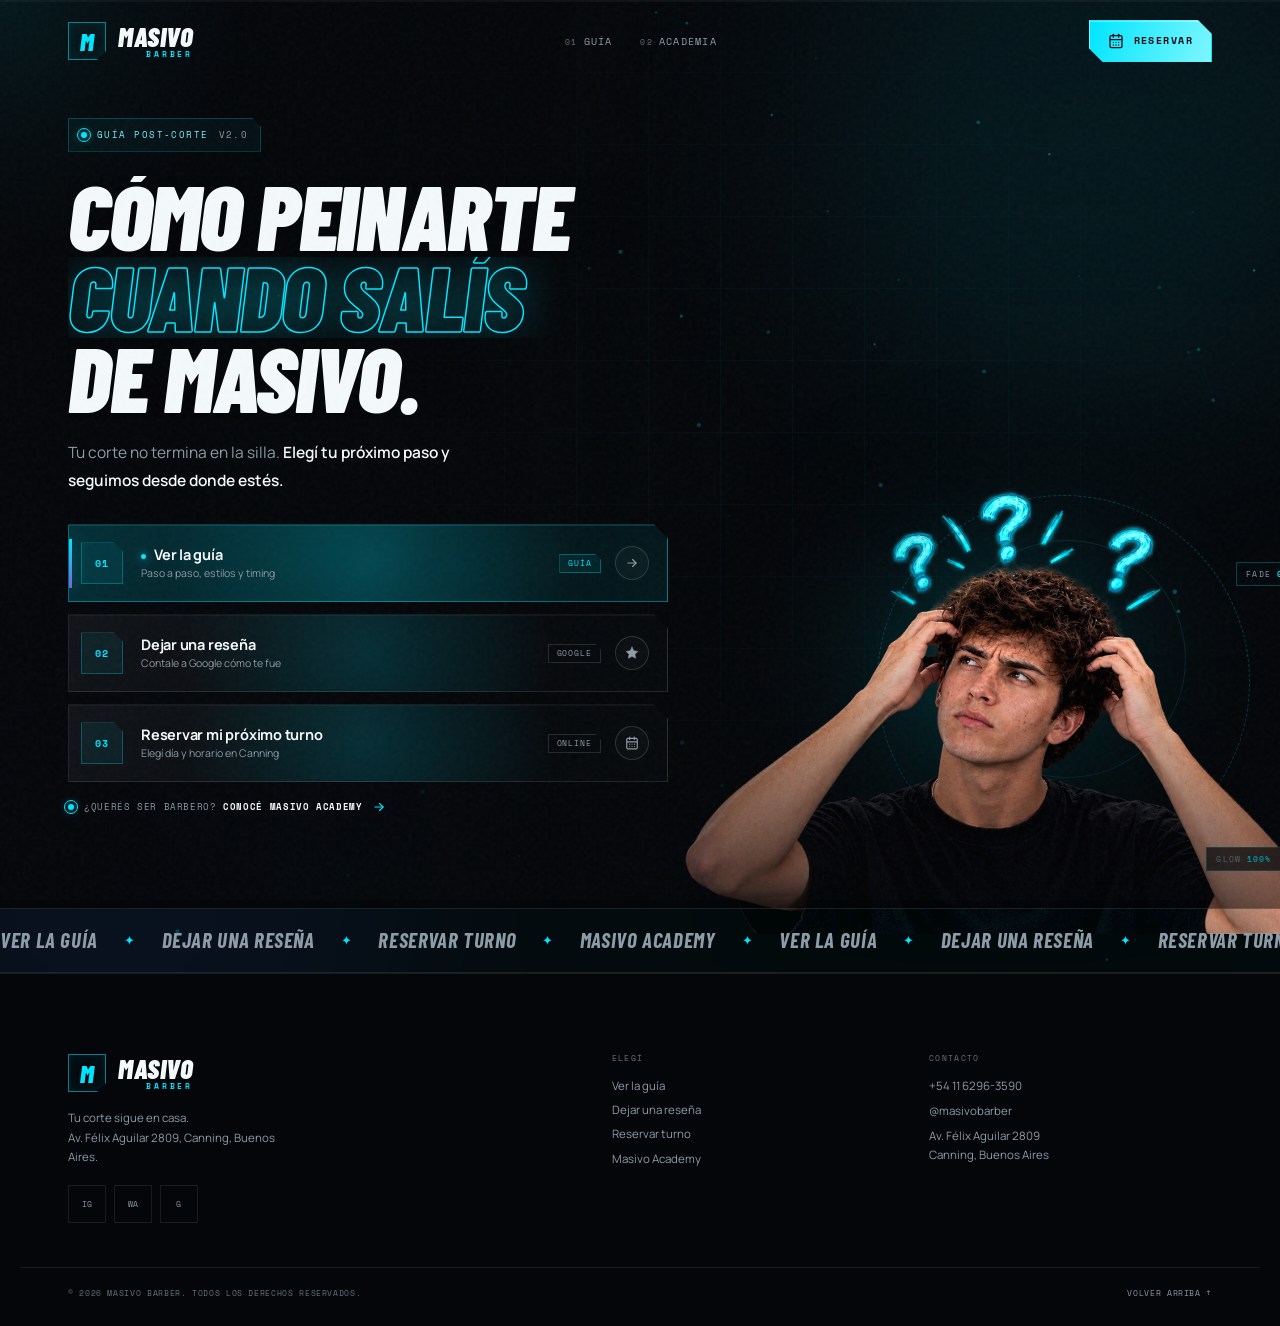
==== commit 1618d9b4: "feat(home): hero con sujeto, título animado y nuevos botones de acción - Nuevo hero con imagen del s" ====
--- a/index.html
+++ b/index.html
@@ -3,1294 +3,249 @@
 <head>
   <meta charset="utf-8">
   <meta name="viewport" content="width=device-width, initial-scale=1, viewport-fit=cover">
-  <title>Masivo Barber — Tu corte, también en casa</title>
-  <meta name="description" content="La guía de Masivo Barber: cómo peinarte, cuidar tu corte y cuándo volver. Reservá en Canning y llevate un 15% OFF en tu próximo corte.">
-  <meta property="og:title" content="Masivo Barber — Tu corte, también en casa">
-  <meta property="og:description" content="Tu guía de peinado, los productos de Masivo y un regalo para tu próximo corte.">
+  <title>Masivo Barber — Cómo peinarte cuando salís de Masivo</title>
+  <meta name="description" content="Elegí tu próximo paso: ver la guía post-corte, dejar una reseña en Google o reservar tu próximo turno en Masivo Barber, Canning.">
+  <meta name="theme-color" content="#05070a">
+  <link rel="canonical" href="https://masivobarber.vercel.app/">
+
   <meta property="og:type" content="website">
-  <meta property="og:image" content="img/cover.jpg">
+  <meta property="og:locale" content="es_AR">
+  <meta property="og:site_name" content="Masivo Barber">
+  <meta property="og:title" content="Cómo peinarte cuando salís de Masivo">
+  <meta property="og:description" content="Tu corte sigue en casa. Elegí: guía post-corte, reseña o próximo turno.">
+  <meta property="og:url" content="https://masivobarber.vercel.app/">
+  <meta property="og:image" content="https://masivobarber.vercel.app/img/cover.jpg">
   <meta name="twitter:card" content="summary_large_image">
-  <meta name="theme-color" content="#13171b">
+  <meta name="twitter:title" content="Cómo peinarte cuando salís de Masivo">
+  <meta name="twitter:description" content="Tu corte sigue en casa. Elegí tu próximo paso en Masivo Barber, Canning.">
+  <meta name="twitter:image" content="https://masivobarber.vercel.app/img/cover.jpg">
 
   <link rel="preconnect" href="https://fonts.googleapis.com">
   <link rel="preconnect" href="https://fonts.gstatic.com" crossorigin>
-  <link href="https://fonts.googleapis.com/css2?family=Barlow+Condensed:ital,wght@0,600;0,700;0,800;0,900;1,900&family=Manrope:wght@400;500;600;700;800&display=swap" rel="stylesheet">
-
-  <style>
-    :root {
-      --radius: .5rem;
-      --background: oklch(.135 .004 230);
-      --foreground: oklch(.96 .003 230);
-      --card: oklch(.185 .006 230);
-      --card-foreground: var(--foreground);
-      --primary: oklch(.84 .145 210);
-      --primary-foreground: oklch(.13 .007 230);
-      --secondary: oklch(.25 .012 230);
-      --secondary-foreground: var(--foreground);
-      --muted: oklch(.205 .006 230);
-      --muted-foreground: oklch(.67 .012 230);
-      --border: oklch(.29 .008 230);
-      --destructive: oklch(.7 .18 22);
-      --hero-shade: linear-gradient(0deg, var(--background) 2%, transparent 100%);
-      --coupon-surface: oklch(.19 .024 215);
-      --font-sans: 'Manrope', -apple-system, BlinkMacSystemFont, 'Segoe UI', Roboto, sans-serif;
-      --font-display: 'Barlow Condensed', sans-serif;
-    }
-
-    *, *::before, *::after { box-sizing: border-box; margin: 0; padding: 0; }
-    html { scroll-behavior: smooth; scroll-padding-top: 85px; }
-    body {
-      background-color: var(--background);
-      color: var(--foreground);
-      font-family: var(--font-sans);
-      font-size: 14px;
-      line-height: 1.7;
-      -webkit-font-smoothing: antialiased;
-      -moz-osx-font-smoothing: grayscale;
-    }
-    a, button { -webkit-tap-highlight-color: transparent; touch-action: manipulation; font-family: inherit; }
-    button:focus-visible, a:focus-visible { outline: 2px solid var(--primary); outline-offset: 4px; }
-    a { text-decoration: none; color: inherit; }
-
-    .page-width { width: calc(100% - 96px); max-width: 1120px; margin-inline: auto; }
-
-    /* Masthead */
-    .masthead {
-      height: 88px;
-      display: grid;
-      grid-template-columns: minmax(0, 1fr) auto auto;
-      align-items: center;
-      gap: 40px;
-    }
-    .wordmark {
-      font-family: var(--font-display);
-      font-weight: 900;
-      font-style: italic;
-      font-size: 33px;
-      line-height: .85;
-      display: inline-flex;
-      flex-direction: column;
-      width: max-content;
-      letter-spacing: .5px;
-    }
-    .wordmark span {
-      font-size: 13px;
-      color: var(--primary);
-      align-self: flex-end;
-      line-height: 1.4;
-      font-style: normal;
-      letter-spacing: 2px;
-    }
-    .header-location {
-      display: flex;
-      align-items: center;
-      gap: 7px;
-      font-size: 10px;
-      color: var(--muted-foreground);
-      font-weight: 600;
-      letter-spacing: 1px;
-    }
-    .btn {
-      display: inline-flex;
-      align-items: center;
-      justify-content: center;
-      gap: 8px;
-      padding: 0 18px;
-      font-weight: 600;
-      cursor: pointer;
-      border: 1px solid transparent;
-      border-radius: 4px;
-      transition: background-color .2s, color .2s, border-color .2s, transform .1s;
-    }
-    .btn-primary {
-      background: var(--primary);
-      color: var(--primary-foreground);
-    }
-    .btn-primary:hover {
-      opacity: .92;
-    }
-    .btn-outline {
-      background: transparent;
-      border-color: var(--border);
-      color: var(--foreground);
-    }
-    .btn-outline:hover {
-      background: var(--muted);
-      border-color: var(--primary);
-      color: var(--primary);
-    }
-    .btn-secondary {
-      background: var(--secondary);
-      color: var(--secondary-foreground);
-    }
-    .btn-ghost {
-      background: transparent;
-      color: var(--muted-foreground);
-    }
-    .btn-ghost:hover {
-      background: var(--muted);
-      color: var(--foreground);
-    }
-    .btn-link {
-      background: transparent;
-      color: var(--primary);
-      padding: 0;
-      font-weight: 700;
-    }
-    .btn-link:hover {
-      text-decoration: underline;
-    }
-    .header-book { height: 40px; font-size: 12px; }
-
-    /* Hero */
-    .hero { position: relative; overflow: hidden; max-width: 1120px; }
-    .hero-cover {
-      width: 100%;
-      height: auto;
-      display: block;
-      aspect-ratio: 1672/941;
-      object-fit: cover;
-      border-radius: 6px;
-    }
-    .hero-bottom {
-      position: relative;
-      display: flex;
-      align-items: flex-end;
-      justify-content: space-between;
-      margin-top: -135px;
-      padding: 90px 34px 27px;
-      background: var(--hero-shade);
-      border-radius: 0 0 6px 6px;
-    }
-    .eyebrow {
-      font-size: 10px;
-      font-weight: 800;
-      display: flex;
-      align-items: center;
-      gap: 8px;
-      color: var(--primary);
-      letter-spacing: 1.5px;
-    }
-    .live-dot {
-      width: 6px;
-      height: 6px;
-      border-radius: 50%;
-      background: var(--primary);
-      box-shadow: 0 0 8px var(--primary);
-    }
-    h1, h2, .products>h3, .coupon h3, .interval-result>strong {
-      font-family: var(--font-display);
-      font-weight: 700;
-      letter-spacing: 0;
-    }
-    h1 { font-size: 30px; line-height: 1.05; margin: 10px 0; }
-    .hero-bottom p { color: var(--muted-foreground); font-size: 12px; }
-    .hero-scroll {
-      width: 40px;
-      height: 40px;
-      display: grid;
-      place-items: center;
-      border: 1px solid var(--border);
-      border-radius: 50%;
-      color: var(--primary);
-      background: var(--card);
-      transition: border-color .2s, transform .2s;
-    }
-    .hero-scroll:hover { border-color: var(--primary); transform: translateY(3px); }
-
-    /* 3 Action Buttons */
-    .quick-actions {
-      display: grid;
-      grid-template-columns: 1fr 1fr 1fr;
-      gap: 12px;
-      padding: 22px 0 30px;
-    }
-    .quick-actions > a {
-      height: 49px;
-      border-radius: 4px;
-      font-size: 12px;
-      justify-content: flex-start;
-      padding: 0 18px;
-    }
-    .action-arrow { margin-left: auto; }
-
-    /* Sticky Nav */
-    .guide-nav {
-      position: sticky;
-      top: 0;
-      z-index: 20;
-      background: var(--background);
-      border-block: 1px solid var(--border);
-      backdrop-filter: blur(8px);
-    }
-    .nav-inner {
-      display: flex;
-      justify-content: space-between;
-      overflow-x: auto;
-      scrollbar-width: none;
-    }
-    .nav-inner::-webkit-scrollbar { display: none; }
-    .nav-inner > a {
-      display: flex;
-      align-items: center;
-      gap: 9px;
-      white-space: nowrap;
-      padding: 19px 9px 17px;
-      color: var(--muted-foreground);
-      font-size: 12px;
-      font-weight: 600;
-      border-bottom: 2px solid transparent;
-      transition: color .2s, border-color .2s;
-    }
-    .nav-inner > a > span { font-size: 10px; color: var(--muted-foreground); }
-    .nav-inner > a.active { color: var(--primary); border-color: var(--primary); }
-
-    /* Body sections */
-    .guide-body { max-width: 1040px; }
-    .guide-section {
-      padding: 65px 0;
-      border-bottom: 1px solid var(--border);
-      scroll-margin-top: 10px;
-    }
-    .section-heading {
-      display: grid;
-      grid-template-columns: 45px minmax(0, 1fr);
-      gap: 17px;
-      margin-bottom: 30px;
-      align-items: start;
-    }
-    .section-number {
-      color: var(--primary);
-      font-family: var(--font-display);
-      font-size: 22px;
-      border: 1px solid var(--border);
-      width: 42px;
-      height: 42px;
-      display: grid;
-      place-items: center;
-      border-radius: 4px;
-      margin-top: 2px;
-    }
-    h2 { font-size: 38px; line-height: 1.1; }
-    .section-heading p {
-      max-width: 650px;
-      color: var(--muted-foreground);
-      font-size: 13px;
-      line-height: 1.8;
-      margin-top: 10px;
-    }
-
-    /* Steps grid */
-    .steps-grid {
-      display: grid;
-      grid-template-columns: repeat(6, minmax(0, 1fr));
-      gap: 14px;
-      list-style: none;
-    }
-    .step-card {
-      grid-column: span 2;
-      background: var(--card);
-      border: 1px solid var(--border);
-      padding: 22px;
-      border-radius: 6px;
-      transition: border-color .2s, transform .2s;
-    }
-    .step-card:nth-child(n+4) { grid-column: span 3; }
-    .step-card:hover { border-color: var(--primary); transform: translateY(-3px); }
-    .step-top {
-      display: flex;
-      justify-content: space-between;
-      align-items: center;
-      margin-bottom: 18px;
-      color: var(--primary);
-    }
-    .step-count { font-family: var(--font-display); font-size: 30px; font-weight: 600; line-height: 1; }
-    h3 { font-size: 15px; font-weight: 800; line-height: 1.4; }
-    .step-card p { color: var(--muted-foreground); font-size: 12px; line-height: 1.9; margin-top: 9px; }
-
-    /* Tip band */
-    .tip-band {
-      display: grid;
-      grid-template-columns: 175px 1fr;
-      gap: 24px;
-      border-left: 2px solid var(--primary);
-      padding: 21px 23px;
-      margin-top: 22px;
-      background: var(--muted);
-      border-radius: 0 4px 4px 0;
-    }
-    .tip-title { display: flex; align-items: center; gap: 10px; color: var(--primary); }
-    .tip-band ul { display: grid; grid-template-columns: 1fr 1fr; gap: 10px 20px; list-style: none; }
-    .tip-band li { display: flex; gap: 8px; font-size: 11px; color: var(--muted-foreground); }
-    .tip-band li svg { color: var(--primary); flex-shrink: 0; margin-top: 3px; }
-
-    /* Section 2: Styles */
-    .styles-layout {
-      display: grid;
-      grid-template-columns: minmax(0, 1.3fr) minmax(0, 1fr);
-      gap: 45px;
-      align-items: start;
-    }
-    .style-item {
-      border: 1px solid var(--border);
-      border-radius: 5px;
-      margin-bottom: 10px;
-      background: var(--card);
-      overflow: hidden;
-      transition: border-color .2s;
-    }
-    .style-item.open { border-color: var(--primary); }
-    .style-trigger {
-      width: 100%;
-      background: transparent;
-      border: none;
-      padding: 19px 20px;
-      font-size: 13px;
-      font-weight: 700;
-      color: var(--foreground);
-      text-align: left;
-      display: flex;
-      justify-content: space-between;
-      align-items: center;
-      cursor: pointer;
-    }
-    .style-trigger:hover { color: var(--primary); }
-    .style-label { display: flex; gap: 18px; align-items: center; }
-    .style-index { font-family: var(--font-display); font-size: 18px; color: var(--primary); }
-    .style-content {
-      display: none;
-      padding: 0 20px 22px 56px;
-      color: var(--muted-foreground);
-      font-size: 12px;
-      line-height: 1.9;
-    }
-    .style-item.open .style-content { display: block; }
-    .style-item.open .chevron-toggle { transform: rotate(180deg); color: var(--primary); }
-    .chevron-toggle { transition: transform .2s, color .2s; }
-    .product-tags { display: flex; gap: 7px; flex-wrap: wrap; margin-top: 15px; }
-    .product-tags span {
-      font-size: 9px;
-      font-weight: 800;
-      border: 1px solid var(--border);
-      background: var(--background);
-      color: var(--primary);
-      padding: 3px 8px;
-      border-radius: 3px;
-      letter-spacing: .5px;
-    }
-
-    /* Products column */
-    .products { padding: 8px 0; }
-    .products > h3 { font-size: 32px; line-height: 1.05; margin: 12px 0 22px; }
-    .product-row {
-      display: grid;
-      grid-template-columns: 50px minmax(0, 1fr);
-      gap: 15px;
-      align-items: center;
-      padding: 15px 0;
-      border-bottom: 1px solid var(--border);
-    }
-    .product-row h4 { font-size: 11px; font-weight: 800; letter-spacing: .5px; }
-    .product-row p { font-size: 11px; color: var(--muted-foreground); line-height: 1.7; margin-top: 3px; }
-    .product-symbol {
-      width: 48px;
-      height: 48px;
-      background: var(--muted);
-      border-radius: 4px;
-      display: grid;
-      place-items: center;
-      color: var(--primary);
-    }
-    .wax-jar {
-      width: 28px;
-      height: 20px;
-      border: 1px solid var(--muted-foreground);
-      border-top: 4px solid var(--muted-foreground);
-      border-radius: 4px 4px 7px 7px;
-      line-height: 16px;
-      font-size: 12px;
-      font-weight: 900;
-      text-align: center;
-    }
-    .spray-bottle {
-      width: 18px;
-      height: 30px;
-      border: 1px solid var(--muted-foreground);
-      border-top: 5px solid var(--muted-foreground);
-      border-radius: 3px;
-      font-size: 11px;
-      font-weight: 900;
-      text-align: center;
-    }
-    .barber-tip {
-      display: flex;
-      gap: 10px;
-      font-size: 11px;
-      color: var(--muted-foreground);
-      padding-top: 18px;
-    }
-    .barber-tip svg { flex-shrink: 0; color: var(--primary); }
-
-    /* Section 3: Errors */
-    .errors-grid { display: grid; grid-template-columns: 1fr 1fr; gap: 12px; }
-    .error-card { padding: 20px; border: 1px solid var(--border); background: var(--card); border-radius: 5px; }
-    .error-card h3 { display: flex; gap: 10px; font-size: 13px; }
-    .error-card h3 svg { color: var(--destructive); flex-shrink: 0; }
-    .error-card p {
-      display: flex;
-      gap: 10px;
-      color: var(--muted-foreground);
-      font-size: 12px;
-      line-height: 1.8;
-      margin-top: 12px;
-    }
-    .error-card p svg { flex-shrink: 0; color: var(--primary); margin-top: 3px; }
-    .expensive-error {
-      display: grid;
-      grid-template-columns: auto minmax(0, 1fr) auto;
-      gap: 18px;
-      align-items: center;
-      padding: 24px 0 0;
-    }
-    .expensive-error > svg { color: var(--primary); }
-    .expensive-error h3 { font-size: 13px; }
-    .expensive-error p { font-size: 12px; color: var(--muted-foreground); margin-top: 3px; }
-
-    /* Section 4: Intervals */
-    .interval-layout { display: grid; grid-template-columns: minmax(0, 1.65fr) minmax(0, 1fr); gap: 30px; }
-    .mode-tabs { display: flex; gap: 5px; margin-bottom: 18px; }
-    .mode-tabs button {
-      font-size: 12px;
-      border-radius: 4px;
-      padding: 8px 16px;
-      height: 36px;
-    }
-    .mode-tabs button.active {
-      background: var(--secondary);
-      color: var(--foreground);
-    }
-    .interval-table { border: 1px solid var(--border); border-radius: 6px; overflow: hidden; }
-    .interval-row {
-      width: 100%;
-      display: grid;
-      grid-template-columns: minmax(0, 1fr) auto 16px;
-      gap: 15px;
-      height: auto;
-      min-height: 62px;
-      white-space: normal;
-      border: none;
-      border-bottom: 1px solid var(--border);
-      text-align: left;
-      justify-content: start;
-      border-radius: 0;
-      padding: 15px 18px;
-      font-size: 12px;
-      background: transparent;
-      color: var(--foreground);
-      cursor: pointer;
-      align-items: center;
-      transition: background-color .15s;
-    }
-    .interval-row:last-child { border-bottom: none; }
-    .interval-row strong { font-size: 12px; color: var(--primary); white-space: nowrap; }
-    .interval-row.selected { background: var(--muted); border-left: 3px solid var(--primary); }
-    .job-row { grid-template-columns: minmax(0, 1fr) 16px; }
-    .job-row small { display: block; color: var(--muted-foreground); margin-top: 7px; font-weight: 400; }
-    .interval-result {
-      display: flex;
-      flex-direction: column;
-      justify-content: center;
-      align-items: flex-start;
-      padding: 30px;
-      background: var(--coupon-surface);
-      border-top: 2px solid var(--primary);
-      border-radius: 6px;
-    }
-    .interval-result > svg { color: var(--primary); margin-bottom: 24px; }
-    .interval-result > strong { font-size: 41px; line-height: 1.2; margin-top: 10px; color: var(--foreground); }
-    .interval-result > p { color: var(--muted-foreground); font-size: 12px; margin: 9px 0 25px; }
-    .interval-result > h3 { margin-top: 10px; }
-    .interval-result > a { font-size: 12px; }
-
-    /* Late advice accordion */
-    .late-advice {
-      margin-top: 25px;
-      border: 1px solid var(--border);
-      border-radius: 6px;
-      background: var(--card);
-    }
-    .late-trigger {
-      width: 100%;
-      background: transparent;
-      border: none;
-      padding: 16px 20px;
-      font-size: 13px;
-      font-weight: 700;
-      color: var(--foreground);
-      display: flex;
-      justify-content: space-between;
-      align-items: center;
-      cursor: pointer;
-    }
-    .late-content {
-      display: none;
-      padding: 0 20px 20px;
-      border-top: 1px solid var(--border);
-    }
-    .late-advice.open .late-content { display: block; }
-    .late-advice.open .chevron-toggle { transform: rotate(180deg); color: var(--primary); }
-    .late-grid { display: grid; grid-template-columns: 1fr 1fr; gap: 15px; margin-top: 15px; }
-    .late-grid p { font-size: 12px; color: var(--muted-foreground); }
-    .late-grid strong { color: var(--foreground); }
-
-    /* Section 5: Review */
-    .review-section {
-      padding: 65px 0;
-      text-align: center;
-      max-width: 570px;
-      margin: auto;
-    }
-    .stars { display: flex; justify-content: center; gap: 7px; color: var(--primary); margin-bottom: 20px; }
-    .review-section .eyebrow { justify-content: center; margin-bottom: 12px; }
-    .review-section p { color: var(--muted-foreground); font-size: 13px; margin: 17px 0 25px; }
-    .review-section > a { font-size: 12px; border-radius: 4px; height: 45px; }
-    .google-label {
-      display: flex;
-      align-items: center;
-      justify-content: center;
-      gap: 6px;
-      font-size: 10px;
-      color: var(--muted-foreground);
-      margin-top: 14px;
-    }
-    .google-label > span { font-weight: 800; font-size: 15px; color: var(--foreground); }
-
-    /* Section 6: Gift / Coupon */
-    .gift-section { padding: 0 0 45px; scroll-margin-top: 85px; }
-    .coupon {
-      display: grid;
-      grid-template-columns: minmax(0, 1.2fr) minmax(0, 1fr);
-      background: var(--coupon-surface);
-      border: 1px dashed var(--primary);
-      border-radius: 6px;
-      overflow: hidden;
-    }
-    .coupon-copy { padding: 40px 45px; }
-    .coupon h2 {
-      font-size: 100px;
-      font-weight: 800;
-      color: var(--primary);
-      line-height: 1;
-      margin: 15px 0 8px;
-    }
-    .coupon h2 span { font-size: 62px; }
-    .coupon-copy > h3 { font-size: 26px; }
-    .coupon-copy > p { font-size: 12px; color: var(--muted-foreground); margin-top: 10px; }
-    .coupon-action {
-      border-left: 1px dashed var(--border);
-      display: flex;
-      flex-direction: column;
-      align-items: center;
-      justify-content: center;
-      text-align: center;
-      padding: 30px;
-      gap: 12px;
-    }
-    .coupon-stamp {
-      color: var(--primary);
-      width: 65px;
-      height: 65px;
-      border: 1px solid var(--primary);
-      display: grid;
-      place-items: center;
-      border-radius: 50%;
-      margin-bottom: 9px;
-    }
-    .coupon-action > a, .coupon-action > button { font-size: 12px; border-radius: 4px; height: 45px; }
-    .coupon-action small {
-      font-size: 9px;
-      color: var(--muted-foreground);
-      line-height: 1.8;
-      margin-top: 5px;
-    }
-    .coupon-action p { font-size: 12px; color: var(--muted-foreground); }
-    .barber-banner {
-      width: 100%;
-      display: block;
-      aspect-ratio: 1200/533;
-      object-fit: cover;
-      margin-top: 28px;
-      border-radius: 5px;
-    }
-
-    /* Footer */
-    .footer {
-      border-top: 1px solid var(--border);
-      min-height: 125px;
-      display: grid;
-      grid-template-columns: auto minmax(0, 1fr) auto;
-      gap: 25px;
-      align-items: center;
-    }
-    .footer .wordmark { font-size: 27px; }
-    .footer .wordmark span { font-size: 11px; }
-    .footer p {
-      display: flex;
-      justify-content: center;
-      align-items: center;
-      gap: 7px;
-      font-size: 10px;
-      color: var(--muted-foreground);
-    }
-    .footer > a:last-child {
-      display: flex;
-      align-items: center;
-      gap: 8px;
-      font-size: 11px;
-      color: var(--muted-foreground);
-    }
-    .footer > a:last-child:hover { color: var(--primary); }
-
-    /* Responsive Queries */
-    @media (max-width: 800px) {
-      .page-width { width: calc(100% - 40px); }
-      .masthead { height: 74px; gap: 12px; grid-template-columns: minmax(0, 1fr) auto; }
-      .header-location { display: none; }
-      .styles-layout { gap: 25px; }
-      .quick-actions > a { font-size: 10px; padding: 0 12px; }
-      .quick-actions > a .action-arrow { display: none; }
-      .tip-band { grid-template-columns: 1fr; gap: 12px; }
-      .step-card { padding: 18px; }
-      .coupon-copy { padding: 30px; }
-      .coupon h2 { font-size: 85px; }
-      .coupon h2 span { font-size: 48px; }
-      .nav-inner > a { font-size: 11px; }
-    }
-
-    @media (max-width: 600px) {
-      .page-width { width: calc(100% - 32px); }
-      .masthead { height: 68px; }
-      .wordmark { font-size: 29px; }
-      .header-book { height: 35px; font-size: 11px; padding-inline: 11px; }
-      .header-book .action-arrow { display: none; }
-      .hero { width: 100%; }
-      .hero-bottom {
-        margin-top: 0;
-        padding: 21px 20px 12px;
-        background: var(--background);
-      }
-      .hero-cover { aspect-ratio: 1672/941; }
-      .hero-bottom h1 { font-size: 26px; }
-      .hero-bottom p { font-size: 11px; }
-      .hero-scroll { width: 32px; height: 32px; flex-shrink: 0; margin-left: 10px; }
-      .eyebrow { font-size: 9px; }
-      .quick-actions {
-        grid-template-columns: 1fr 1fr;
-        gap: 9px;
-        padding: 18px 0 24px;
-      }
-      .quick-actions > a:first-child {
-        grid-column: span 2;
-        justify-content: center;
-        font-size: 12px;
-      }
-      .quick-actions > a {
-        height: 45px;
-        font-size: 10px;
-        padding-inline: 9px;
-        justify-content: center;
-      }
-      .quick-actions > a svg { width: 14px; }
-      .nav-inner {
-        width: 100%;
-        padding-inline: 12px;
-        gap: 15px;
-        justify-content: flex-start;
-      }
-      .nav-inner > a { padding: 16px 4px 14px; font-size: 11px; gap: 6px; }
-      .nav-inner > a span { font-size: 9px; }
-      .guide-section { padding: 38px 0; }
-      .section-heading {
-        grid-template-columns: 33px minmax(0, 1fr);
-        gap: 11px;
-        margin-bottom: 23px;
-      }
-      .section-number { width: 32px; height: 33px; font-size: 18px; }
-      h2 { font-size: 30px; }
-      .section-heading p { font-size: 12px; margin-top: 8px; }
-      .steps-grid { grid-template-columns: 1fr; gap: 10px; }
-      .step-card, .step-card:nth-child(n+4) { grid-column: auto; padding: 18px 19px; }
-      .step-top { margin-bottom: 11px; }
-      .step-count { font-size: 26px; }
-      .step-card h3 { font-size: 15px; }
-      .step-card p { font-size: 12px; }
-      .tip-band { padding: 18px; margin-top: 16px; }
-      .tip-band ul { grid-template-columns: 1fr; gap: 9px; }
-      .styles-layout { grid-template-columns: 1fr; gap: 30px; }
-      .style-trigger { padding: 17px 15px; font-size: 12px; }
-      .style-label { gap: 12px; }
-      .style-content { padding: 0 15px 18px 44px; }
-      .products > h3 br { display: none; }
-      .products > h3 { font-size: 28px; }
-      .errors-grid { grid-template-columns: 1fr; gap: 10px; }
-      .error-card { padding: 18px; }
-      .expensive-error { grid-template-columns: auto minmax(0, 1fr); gap: 12px; }
-      .expensive-error > a { grid-column: 2; justify-self: start; padding: 0; height: 25px; }
-      .interval-layout { grid-template-columns: 1fr; gap: 20px; }
-      .interval-result { padding: 23px; }
-      .interval-result > svg { margin-bottom: 15px; }
-      .interval-result > strong { font-size: 37px; }
-      .interval-row { padding: 15px 10px; font-size: 11px; gap: 8px; }
-      .interval-row strong { font-size: 11px; }
-      .late-grid { grid-template-columns: 1fr; }
-      .review-section { padding: 42px 5px; }
-      .review-section h2 { font-size: 34px; }
-      .review-section p { font-size: 12px; }
-      .coupon { grid-template-columns: 1fr; }
-      .coupon-copy { padding: 28px 22px; text-align: center; }
-      .coupon-copy > .eyebrow { justify-content: center; }
-      .coupon h2 { font-size: 100px; }
-      .coupon h2 span { font-size: 62px; }
-      .coupon-copy > h3 { font-size: 25px; }
-      .coupon-action {
-        padding: 24px 20px;
-        border-left: 0;
-        border-top: 1px dashed var(--border);
-      }
-      .coupon-stamp { display: none; }
-      .coupon-action > button, .coupon-action > a { width: 100%; height: 45px; }
-      .barber-banner { margin-top: 20px; }
-      .gift-section { padding-bottom: 30px; }
-      .footer { grid-template-columns: 1fr auto; gap: 20px; padding-block: 28px; }
-      .footer p { grid-column: span 2; grid-row: 2; justify-content: flex-start; font-size: 10px; }
-      .footer > a:last-child { font-size: 10px; }
-    }
-
-    @media (prefers-reduced-motion: reduce) {
-      html { scroll-behavior: auto; }
-      *, *::before, *::after { animation-duration: .01ms !important; transition-duration: .01ms !important; }
-      .step-card:hover { transform: none; }
-    }
-  </style>
+  <link href="https://fonts.googleapis.com/css2?family=Barlow+Condensed:ital,wght@0,600;0,700;0,800;0,900;1,600;1,700;1,800;1,900&family=Manrope:wght@400;500;600;700;800&family=Space+Mono:wght@400;700&display=swap" rel="stylesheet">
+  <link rel="preload" as="image" href="/img/hero-subject.webp" fetchpriority="high">
+  <link rel="stylesheet" href="/css/styles.css">
+
+  <script type="application/ld+json">
+  {
+    "@context": "https://schema.org",
+    "@type": "HairSalon",
+    "name": "Masivo Barber",
+    "image": "https://masivobarber.vercel.app/img/cover.jpg",
+    "url": "https://masivobarber.vercel.app/",
+    "telephone": "+54 11 6296-3590",
+    "priceRange": "$$",
+    "address": {
+      "@type": "PostalAddress",
+      "streetAddress": "Av. Félix Aguilar 2809",
+      "addressLocality": "Canning",
+      "addressRegion": "Buenos Aires",
+      "addressCountry": "AR"
+    },
+    "sameAs": ["https://www.instagram.com/masivobarber"]
+  }
+  </script>
 </head>
-<body>
-  <div class="masivo-site">
-    <!-- Header -->
-    <header class="masthead page-width">
-      <a class="wordmark" href="#top" aria-label="Masivo Barber, inicio">MASIVO<span>BARBER</span></a>
-      <span class="header-location"><svg class="icon" xmlns="http://www.w3.org/2000/svg" width="13" height="13" viewBox="0 0 24 24" fill="none" stroke="currentColor" stroke-width="2" stroke-linecap="round" stroke-linejoin="round"><path d="M20 10c0 4.993-5.539 10.193-7.399 11.799a1 1 0 0 1-1.202 0C9.539 20.193 4 14.993 4 10a8 8 0 0 1 16 0"/><circle cx="12" cy="10" r="3"/></svg> CANNING, BUENOS AIRES</span>
-      <a class="btn btn-primary header-book" href="https://app.growthbarber.com/reserva/masivo?ref=historia" target="_blank" rel="noopener noreferrer">
-        <svg class="icon" xmlns="http://www.w3.org/2000/svg" width="16" height="16" viewBox="0 0 24 24" fill="none" stroke="currentColor" stroke-width="2" stroke-linecap="round" stroke-linejoin="round"><path d="M8 2v4"/><path d="M16 2v4"/><rect width="18" height="18" x="3" y="4" rx="2"/><path d="M3 10h18"/><path d="M8 14h.01"/><path d="M12 14h.01"/><path d="M16 14h.01"/><path d="M8 18h.01"/><path d="M12 18h.01"/><path d="M16 18h.01"/></svg> Reservar turno <svg class="icon action-arrow" xmlns="http://www.w3.org/2000/svg" width="16" height="16" viewBox="0 0 24 24" fill="none" stroke="currentColor" stroke-width="2" stroke-linecap="round" stroke-linejoin="round"><path d="M5 12h14"/><path d="m12 5 7 7-7 7"/></svg>
+<body class="page-home">
+  <a class="skip-link" href="#opciones">Saltar a las opciones</a>
+  <div class="noise" aria-hidden="true"></div>
+  <div class="cursor-glow" id="cursor-glow" aria-hidden="true"></div>
+  <div class="scroll-progress" aria-hidden="true"><span id="scroll-progress"></span></div>
+
+  <svg class="svg-sprite" aria-hidden="true" style="position:absolute;width:0;height:0;overflow:hidden">
+    <symbol id="i-arrow" viewBox="0 0 24 24" fill="none" stroke="currentColor" stroke-width="2" stroke-linecap="round" stroke-linejoin="round"><path d="M5 12h14"/><path d="m13 6 6 6-6 6"/></symbol>
+    <symbol id="i-calendar" viewBox="0 0 24 24" fill="none" stroke="currentColor" stroke-width="2" stroke-linecap="round" stroke-linejoin="round"><path d="M8 2v4"/><path d="M16 2v4"/><rect width="18" height="18" x="3" y="4" rx="2"/><path d="M3 10h18"/><path d="M8 14h.01"/><path d="M12 14h.01"/><path d="M16 14h.01"/><path d="M8 18h.01"/><path d="M12 18h.01"/><path d="M16 18h.01"/></symbol>
+    <symbol id="i-star" viewBox="0 0 24 24" fill="currentColor" stroke="currentColor" stroke-width="1" stroke-linecap="round" stroke-linejoin="round"><polygon points="12 2 15.09 8.26 22 9.27 17 14.14 18.18 21.02 12 17.77 5.82 21.02 7 14.14 2 9.27 8.91 8.26 12 2"/></symbol>
+    <symbol id="i-download" viewBox="0 0 24 24" fill="none" stroke="currentColor" stroke-width="2" stroke-linecap="round" stroke-linejoin="round"><path d="M12 3v12"/><path d="m7 10 5 5 5-5"/><path d="M5 21h14"/></symbol>
+    <symbol id="i-check" viewBox="0 0 24 24" fill="none" stroke="currentColor" stroke-width="2.5" stroke-linecap="round" stroke-linejoin="round"><path d="m5 12 4 4L19 6"/></symbol>
+    <symbol id="i-chevron" viewBox="0 0 24 24" fill="none" stroke="currentColor" stroke-width="2" stroke-linecap="round" stroke-linejoin="round"><path d="m6 9 6 6 6-6"/></symbol>
+    <symbol id="i-clock" viewBox="0 0 24 24" fill="none" stroke="currentColor" stroke-width="2" stroke-linecap="round" stroke-linejoin="round"><circle cx="12" cy="12" r="9"/><path d="M12 7v5l3 2"/></symbol>
+    <symbol id="i-scissors" viewBox="0 0 24 24" fill="none" stroke="currentColor" stroke-width="2" stroke-linecap="round" stroke-linejoin="round"><circle cx="6" cy="6" r="3"/><circle cx="6" cy="18" r="3"/><path d="M8.1 8.1 20 20"/><path d="M20 4 8.1 15.9"/></symbol>
+    <symbol id="i-drop" viewBox="0 0 24 24" fill="none" stroke="currentColor" stroke-width="2" stroke-linecap="round" stroke-linejoin="round"><path d="M12 2.7c3.4 3.9 6 7 6 10.3a6 6 0 0 1-12 0c0-3.3 2.6-6.4 6-10.3Z"/></symbol>
+    <symbol id="i-wind" viewBox="0 0 24 24" fill="none" stroke="currentColor" stroke-width="2" stroke-linecap="round" stroke-linejoin="round"><path d="M3 8h10a3 3 0 1 0-3-3"/><path d="M3 12h14a3 3 0 1 1-3 3"/><path d="M3 16h6"/></symbol>
+    <symbol id="i-spark" viewBox="0 0 24 24" fill="none" stroke="currentColor" stroke-width="2" stroke-linecap="round" stroke-linejoin="round"><path d="m12 3 1.9 5.8L20 12l-6.1 3.2L12 21l-1.9-5.8L4 12l6.1-3.2L12 3Z"/><path d="M5 3v3"/><path d="M3.5 4.5h3"/><path d="M19 18v3"/><path d="M17.5 19.5h3"/></symbol>
+    <symbol id="i-shield" viewBox="0 0 24 24" fill="none" stroke="currentColor" stroke-width="2" stroke-linecap="round" stroke-linejoin="round"><path d="M12 3 4.5 6v6c0 4.4 3.2 7.6 7.5 9 4.3-1.4 7.5-4.6 7.5-9V6L12 3Z"/><path d="m9 12 2 2 4-4"/></symbol>
+    <symbol id="i-pin" viewBox="0 0 24 24" fill="none" stroke="currentColor" stroke-width="2" stroke-linecap="round" stroke-linejoin="round"><path d="M20 10c0 5-8 12-8 12S4 15 4 10a8 8 0 1 1 16 0Z"/><circle cx="12" cy="10" r="3"/></symbol>
+    <symbol id="i-chat" viewBox="0 0 24 24" fill="none" stroke="currentColor" stroke-width="2" stroke-linecap="round" stroke-linejoin="round"><path d="M21 12a9 9 0 0 1-13.3 7.9L3 21l1.2-4.5A9 9 0 1 1 21 12Z"/><path d="M8 9h8"/><path d="M8 13h5"/></symbol>
+    <symbol id="i-instagram" viewBox="0 0 24 24" fill="none" stroke="currentColor" stroke-width="2" stroke-linecap="round" stroke-linejoin="round"><rect x="3" y="3" width="18" height="18" rx="4"/><circle cx="12" cy="12" r="4"/><circle cx="17.5" cy="6.5" r=".8" fill="currentColor"/></symbol>
+    <symbol id="i-users" viewBox="0 0 24 24" fill="none" stroke="currentColor" stroke-width="2" stroke-linecap="round" stroke-linejoin="round"><path d="M16 21v-2a4 4 0 0 0-4-4H6a4 4 0 0 0-4 4v2"/><circle cx="9" cy="7" r="4"/><path d="M22 21v-2a4 4 0 0 0-3-3.9"/><path d="M16 3.1a4 4 0 0 1 0 7.8"/></symbol>
+    <symbol id="i-x" viewBox="0 0 24 24" fill="none" stroke="currentColor" stroke-width="2.5" stroke-linecap="round" stroke-linejoin="round"><path d="M18 6 6 18"/><path d="m6 6 12 12"/></symbol>
+  </svg>
+
+  <header class="site-header" id="site-header">
+    <div class="header-inner shell">
+      <a class="brand" href="/" aria-label="Masivo Barber, inicio">
+        <span class="brand-mark">M</span>
+        <span class="brand-word">MASIVO<span class="brand-sub">BARBER</span></span>
       </a>
-    </header>
-
-    <main id="top">
-      <!-- Hero -->
-      <section class="hero page-width" aria-labelledby="hero-title">
-        <img class="hero-cover" src="img/cover.jpg" alt="Cómo peinarte cuando salís de Masivo: un cliente en Masivo Barber" fetchpriority="high">
-        <div class="hero-bottom">
-          <div>
-            <span class="eyebrow"><span class="live-dot"></span> LA GUÍA POST-CORTE DE MASIVO</span>
-            <h1 id="hero-title">EL BUEN CORTE NO TERMINA<br>CUANDO SALÍS DE LA SILLA.</h1>
-            <p>Te llevás el corte. Acá tenés cómo mantenerlo.</p>
+      <nav class="main-nav" aria-label="Navegación principal">
+        <a class="nav-link" href="/guia/"><span>01</span>Guía</a>
+        <a class="nav-link" href="/academia/"><span>02</span>Academia</a>
+      </nav>
+      <div class="header-actions">
+        <a class="header-cta btn btn-primary btn-sm" href="https://app.growthbarber.com/reserva/masivo?ref=historia" target="_blank" rel="noopener noreferrer">
+          <svg><use href="#i-calendar"/></svg>
+          Reservar
+        </a>
+        <button class="menu-toggle" type="button" aria-expanded="false" aria-controls="mobile-menu" aria-label="Abrir menú">
+          <span></span><span></span>
+        </button>
+      </div>
+    </div>
+  </header>
+
+  <div class="mobile-menu" id="mobile-menu" aria-hidden="true">
+    <nav class="mobile-menu-links" aria-label="Menú móvil">
+      <a href="/guia/"><span>01</span>Guía post-corte</a>
+      <a href="/academia/"><span>02</span>Academia</a>
+      <a href="https://g.page/r/CUXgko6IPGfOEBE/review" target="_blank" rel="noopener noreferrer"><span>03</span>Dejar reseña</a>
+      <a href="https://app.growthbarber.com/reserva/masivo?ref=historia" target="_blank" rel="noopener noreferrer"><span>04</span>Reservar turno</a>
+    </nav>
+    <div class="mobile-menu-foot">
+      <a href="https://wa.me/541162963590" target="_blank" rel="noopener noreferrer">WhatsApp</a>
+      <a href="https://www.instagram.com/masivobarber" target="_blank" rel="noopener noreferrer">@masivobarber</a>
+      <span>Canning, Buenos Aires</span>
+    </div>
+  </div>
+
+  <main id="top">
+    <section class="hero landing-hero" aria-labelledby="hero-title">
+      <canvas id="neon-canvas" aria-hidden="true"></canvas>
+      <div class="grid-overlay" aria-hidden="true"></div>
+      <div class="hero-glow hero-glow-a" aria-hidden="true"></div>
+      <div class="hero-glow hero-glow-b" aria-hidden="true"></div>
+
+      <div class="hero-subject" aria-hidden="true">
+        <div class="subject-glow"></div>
+        <div class="subject-ring subject-ring-a"></div>
+        <div class="subject-ring subject-ring-b"></div>
+        <div class="subject-parallax">
+          <div class="subject-float">
+            <img class="subject-img" src="/img/hero-subject.webp" alt="" width="1400" height="788" fetchpriority="high" decoding="async">
           </div>
-          <a class="hero-scroll" href="#paso" aria-label="Ir a la guía"><svg xmlns="http://www.w3.org/2000/svg" width="18" height="18" viewBox="0 0 24 24" fill="none" stroke="currentColor" stroke-width="2" stroke-linecap="round" stroke-linejoin="round"><path d="M12 5v14"/><path d="m19 12-7 7-7-7"/></svg></a>
-        </div>
-      </section>
-
-      <!-- 3 Quick Action Buttons -->
-      <div class="quick-actions page-width">
-        <a class="btn btn-primary" href="https://app.growthbarber.com/reserva/masivo?ref=historia" target="_blank" rel="noopener noreferrer">
-          <svg class="icon" xmlns="http://www.w3.org/2000/svg" width="16" height="16" viewBox="0 0 24 24" fill="none" stroke="currentColor" stroke-width="2" stroke-linecap="round" stroke-linejoin="round"><path d="M8 2v4"/><path d="M16 2v4"/><rect width="18" height="18" x="3" y="4" rx="2"/><path d="M3 10h18"/><path d="M8 14h.01"/><path d="M12 14h.01"/><path d="M16 14h.01"/><path d="M8 18h.01"/><path d="M12 18h.01"/><path d="M16 18h.01"/></svg> Reservar mi próximo turno <svg class="icon action-arrow" xmlns="http://www.w3.org/2000/svg" width="16" height="16" viewBox="0 0 24 24" fill="none" stroke="currentColor" stroke-width="2" stroke-linecap="round" stroke-linejoin="round"><path d="M5 12h14"/><path d="m12 5 7 7-7 7"/></svg>
+        </div>
+        <span class="subject-scan"></span>
+        <span class="subject-chip subject-chip-a">Fade <b>0.5</b></span>
+        <span class="subject-chip subject-chip-b">Glow <b>100%</b></span>
+      </div>
+
+      <div class="hero-inner shell">
+        <div class="hero-copy">
+          <div class="hero-badge">
+            <span class="pulse-dot"></span>
+            Guía post-corte <b>v2.0</b>
+          </div>
+          <h1 class="hero-title" id="hero-title">
+            <span class="line"><span>CÓMO PEINARTE</span></span>
+            <span class="line"><span class="outline">CUANDO SALÍS</span></span>
+            <span class="line"><span>DE MASIVO.</span></span>
+          </h1>
+          <p class="hero-text">
+            Tu corte no termina en la silla.
+            <strong>Elegí tu próximo paso y seguimos desde donde estés.</strong>
+          </p>
+
+          <div class="landing-actions" id="opciones" aria-label="Elegí tu próximo paso">
+            <a class="action-card action-primary" href="/guia/" data-spotlight data-click-spark>
+              <span class="action-num">01</span>
+              <span class="action-copy">
+                <strong>Ver la guía</strong>
+                <small>Paso a paso, estilos y timing</small>
+              </span>
+              <span class="action-tag">Guía</span>
+              <span class="action-go" aria-hidden="true"><svg><use href="#i-arrow"/></svg></span>
+            </a>
+
+            <a class="action-card" href="https://g.page/r/CUXgko6IPGfOEBE/review" target="_blank" rel="noopener noreferrer" data-spotlight data-click-spark>
+              <span class="action-num">02</span>
+              <span class="action-copy">
+                <strong>Dejar una reseña</strong>
+                <small>Contale a Google cómo te fue</small>
+              </span>
+              <span class="action-tag">Google</span>
+              <span class="action-go" aria-hidden="true"><svg><use href="#i-star"/></svg></span>
+            </a>
+
+            <a class="action-card" href="https://app.growthbarber.com/reserva/masivo?ref=historia" target="_blank" rel="noopener noreferrer" data-spotlight data-click-spark>
+              <span class="action-num">03</span>
+              <span class="action-copy">
+                <strong>Reservar mi próximo turno</strong>
+                <small>Elegí día y horario en Canning</small>
+              </span>
+              <span class="action-tag">Online</span>
+              <span class="action-go" aria-hidden="true"><svg><use href="#i-calendar"/></svg></span>
+            </a>
+          </div>
+
+          <a class="landing-academy" href="/academia/">
+            <span class="pulse-dot" aria-hidden="true"></span>
+            <span>¿Querés ser barbero? <b>Conocé Masivo Academy</b></span>
+            <svg><use href="#i-arrow"/></svg>
+          </a>
+        </div>
+
+      </div>
+
+      <div class="marquee" aria-hidden="true">
+        <div class="marquee-track">
+          <span class="marquee-item">Ver la guía</span>
+          <span class="marquee-item">Dejar una reseña</span>
+          <span class="marquee-item">Reservar turno</span>
+          <span class="marquee-item">Masivo Academy</span>
+          <span class="marquee-item">Ver la guía</span>
+          <span class="marquee-item">Dejar una reseña</span>
+          <span class="marquee-item">Reservar turno</span>
+          <span class="marquee-item">Masivo Academy</span>
+        </div>
+      </div>
+    </section>
+  </main>
+
+  <footer class="site-footer footer-home">
+    <div class="shell footer-grid footer-grid--home">
+      <div class="footer-brand">
+        <a class="brand" href="/" aria-label="Masivo Barber, inicio">
+          <span class="brand-mark">M</span>
+          <span class="brand-word">MASIVO<span class="brand-sub">BARBER</span></span>
         </a>
-        <a class="btn btn-outline" href="https://g.page/r/CUXgko6IPGfOEBE/review" target="_blank" rel="noopener noreferrer">
-          <svg class="icon star-fill" xmlns="http://www.w3.org/2000/svg" width="16" height="16" viewBox="0 0 24 24" fill="currentColor" stroke="currentColor" stroke-width="2" stroke-linecap="round" stroke-linejoin="round"><polygon points="12 2 15.09 8.26 22 9.27 17 14.14 18.18 21.02 12 17.77 5.82 21.02 7 14.14 2 9.27 8.91 8.26 12 2"/></svg> Dejar una reseña en Google <svg class="icon action-arrow" xmlns="http://www.w3.org/2000/svg" width="16" height="16" viewBox="0 0 24 24" fill="none" stroke="currentColor" stroke-width="2" stroke-linecap="round" stroke-linejoin="round"><path d="M5 12h14"/><path d="m12 5 7 7-7 7"/></svg>
-        </a>
-        <a class="btn btn-outline" href="guia-peinado.pdf" target="_blank" rel="noopener noreferrer" download="guia-peinado.pdf">
-          <svg class="icon" xmlns="http://www.w3.org/2000/svg" width="16" height="16" viewBox="0 0 24 24" fill="none" stroke="currentColor" stroke-width="2" stroke-linecap="round" stroke-linejoin="round"><path d="M12 17V3"/><path d="m6 11 6 6 6-6"/><path d="M19 21H5"/></svg> Descargar la guía en PDF <svg class="icon action-arrow" xmlns="http://www.w3.org/2000/svg" width="16" height="16" viewBox="0 0 24 24" fill="none" stroke="currentColor" stroke-width="2" stroke-linecap="round" stroke-linejoin="round"><path d="M5 12h14"/><path d="m12 5 7 7-7 7"/></svg>
-        </a>
-      </div>
-
-      <!-- Sticky Guide Navigation -->
-      <nav class="guide-nav" aria-label="Secciones de la guía">
-        <div class="page-width nav-inner">
-          <a href="#paso" class="nav-link active"><span>01</span>Mañana siguiente</a>
-          <a href="#estilos" class="nav-link"><span>02</span>Estilos</a>
-          <a href="#errores" class="nav-link"><span>03</span>Errores</a>
-          <a href="#volver" class="nav-link"><span>04</span>Cuándo volver</a>
-          <a href="#regalo" class="nav-link"><svg class="icon" xmlns="http://www.w3.org/2000/svg" width="16" height="16" viewBox="0 0 24 24" fill="none" stroke="currentColor" stroke-width="2" stroke-linecap="round" stroke-linejoin="round"><rect x="3" y="8" width="18" height="4" rx="1"/><path d="M12 8v13"/><path d="M19 12v7a2 2 0 0 1-2 2H7a2 2 0 0 1-2-2v-7"/><path d="M7.5 8a2.5 2.5 0 0 1 0-5A4.8 8 0 0 1 12 8a4.8 8 0 0 1 4.5-5 2.5 2.5 0 0 1 0 5"/></svg> Tu regalo</a>
-        </div>
-      </nav>
-
-      <div class="page-width guide-body">
-        <!-- 01 Mañana siguiente -->
-        <section id="paso" class="guide-section">
-          <div class="section-heading">
-            <span class="section-number">01</span>
-            <div class="min-w-0">
-              <h2>LA MAÑANA SIGUIENTE.</h2>
-              <p>Salir de la barbería con el corte perfecto es fácil. Que te salga igual en tu casa es otra historia. Hacelo así.</p>
-            </div>
-          </div>
-          <ol class="steps-grid">
-            <li class="step-card">
-              <div class="step-top">
-                <span class="step-count">01</span>
-                <svg xmlns="http://www.w3.org/2000/svg" width="23" height="23" viewBox="0 0 24 24" fill="none" stroke="currentColor" stroke-width="2" stroke-linecap="round" stroke-linejoin="round"><path d="M7 16.3c2.2 0 4-1.83 4-4.05 0-1.16-.57-2.26-1.71-3.19S7.29 6.75 7 5.3c-.29 1.45-1.14 2.84-2.29 3.76S3 11.1 3 12.25c0 2.22 1.8 4.05 4 4.05z"/><path d="M12.56 6.6A10.97 10.97 0 0 0 14 3.02c.5 2.5 2 4.9 4 6.5s3 3.5 3 5.5a6.98 6.98 0 0 1-11.91 4.97"/></svg>
-              </div>
-              <h3>Lavalo, si toca</h3>
-              <p>No hace falta todos los días. Si no sudaste ni te pusiste mucho producto, alcanza con mojarlo. Cuando lo lavás: agua tibia, shampoo solo en el cuero cabelludo y masajeá con las yemas, sin uñas.</p>
-            </li>
-            <li class="step-card">
-              <div class="step-top">
-                <span class="step-count">02</span>
-                <svg xmlns="http://www.w3.org/2000/svg" width="23" height="23" viewBox="0 0 24 24" fill="none" stroke="currentColor" stroke-width="2" stroke-linecap="round" stroke-linejoin="round"><path d="m12 3-1.912 5.813a2 2 0 0 1-1.275 1.275L3 12l5.813 1.912a2 2 0 0 1 1.275 1.275L12 21l1.912-5.813a2 2 0 0 1 1.275-1.275L21 12l-5.813-1.912a2 2 0 0 1-1.275-1.275L12 3Z"/><path d="M5 3v4"/><path d="M19 17v4"/><path d="M3 5h4"/><path d="M17 19h4"/></svg>
-              </div>
-              <h3>Enjuagá bien</h3>
-              <p>Que no te quede shampoo. Si querés, cerrá con un chorro de agua fría: el pelo queda con más brillo.</p>
-            </li>
-            <li class="step-card">
-              <div class="step-top">
-                <span class="step-count">03</span>
-                <svg xmlns="http://www.w3.org/2000/svg" width="23" height="23" viewBox="0 0 24 24" fill="none" stroke="currentColor" stroke-width="2" stroke-linecap="round" stroke-linejoin="round"><path d="M17.7 7.7A2.5 2.5 0 1 1 20 10H2"/><path d="M19.7 14.7A2.5 2.5 0 1 0 22 12H2"/><path d="M15.7 18.7A2.5 2.5 0 1 0 18 16H2"/></svg>
-              </div>
-              <h3>Secalo con toalla, sin frotar</h3>
-              <p>Apretalo y sacudí el agua. Frotar rompe la fibra y te lo esponja.</p>
-            </li>
-            <li class="step-card">
-              <div class="step-top">
-                <span class="step-count">04</span>
-                <svg xmlns="http://www.w3.org/2000/svg" width="23" height="23" viewBox="0 0 24 24" fill="none" stroke="currentColor" stroke-width="2" stroke-linecap="round" stroke-linejoin="round"><path d="M17.7 7.7A2.5 2.5 0 1 1 20 10H2"/><path d="M19.7 14.7A2.5 2.5 0 1 0 22 12H2"/><path d="M15.7 18.7A2.5 2.5 0 1 0 18 16H2"/></svg>
-              </div>
-              <h3>Secador, en la dirección correcta</h3>
-              <p>Calor medio, a unos 15 cm. Secalo para el lado en que quiere ir el pelo. Cuando está al 80% seco ya lo podés peinar. Cerrá con 10 segundos de aire frío para fijar la forma.</p>
-            </li>
-            <li class="step-card">
-              <div class="step-top">
-                <span class="step-count">05</span>
-                <svg xmlns="http://www.w3.org/2000/svg" width="23" height="23" viewBox="0 0 24 24" fill="none" stroke="currentColor" stroke-width="2" stroke-linecap="round" stroke-linejoin="round"><path d="M4 14a1 1 0 0 1-.78-1.63l9.9-10.2a.5.5 0 0 1 .86.46l-1.92 6.02A1 1 0 0 0 13 10h7a1 1 0 0 1 .78 1.63l-9.9 10.2a.5.5 0 0 1-.86-.46l1.92-6.02A1 1 0 0 0 11 14z"/></svg>
-              </div>
-              <h3>Producto y a la calle</h3>
-              <p>Una cantidad del tamaño de una arveja. Entibiala entre las palmas, repartila y acomodá según el estilo que quieras (lo ves en la próxima sección).</p>
-            </li>
-          </ol>
-          <aside class="tip-band">
-            <div class="tip-title">
-              <svg xmlns="http://www.w3.org/2000/svg" width="20" height="20" viewBox="0 0 24 24" fill="none" stroke="currentColor" stroke-width="2" stroke-linecap="round" stroke-linejoin="round"><path d="M20 13c0 5-3.5 7.5-7.66 8.95a1 1 0 0 1-.67-.01C7.5 20.5 4 18 4 13V6a1 1 0 0 1 1-1c2 0 4.5-1.2 6.24-2.72a1.17 1.17 0 0 1 1.52 0C14.51 3.81 17 5 19 5a1 1 0 0 1 1 1z"/><path d="m9 12 2 2 4-4"/></svg>
-              <h3>Ojo con esto</h3>
-            </div>
-            <ul>
-              <li><svg xmlns="http://www.w3.org/2000/svg" width="14" height="14" viewBox="0 0 24 24" fill="none" stroke="currentColor" stroke-width="2" stroke-linecap="round" stroke-linejoin="round"><path d="M20 6 9 17l-5-5"/></svg>No te frotes con la toalla ni uses agua hirviendo.</li>
-              <li><svg xmlns="http://www.w3.org/2000/svg" width="14" height="14" viewBox="0 0 24 24" fill="none" stroke="currentColor" stroke-width="2" stroke-linecap="round" stroke-linejoin="round"><path d="M20 6 9 17l-5-5"/></svg>No te pongas cera con el pelo chorreando.</li>
-              <li><svg xmlns="http://www.w3.org/2000/svg" width="14" height="14" viewBox="0 0 24 24" fill="none" stroke="currentColor" stroke-width="2" stroke-linecap="round" stroke-linejoin="round"><path d="M20 6 9 17l-5-5"/></svg>No te acuestes con producto puesto.</li>
-              <li><svg xmlns="http://www.w3.org/2000/svg" width="14" height="14" viewBox="0 0 24 24" fill="none" stroke="currentColor" stroke-width="2" stroke-linecap="round" stroke-linejoin="round"><path d="M20 6 9 17l-5-5"/></svg>Si te levantaste con el pelo parado, mojá solo esa parte. No hace falta la cabeza entera.</li>
-            </ul>
-          </aside>
-        </section>
-
-        <!-- 02 Estilos -->
-        <section id="estilos" class="guide-section">
-          <div class="section-heading">
-            <span class="section-number">02</span>
-            <div class="min-w-0">
-              <h2>TU PELO. TU FORMA.</h2>
-              <p>Cómo peinarte según cómo lo quieras. Un tip concreto para cada estilo.</p>
-            </div>
-          </div>
-          <div class="styles-layout">
-            <div class="style-list">
-              <div class="style-item open">
-                <button class="style-trigger" type="button" aria-expanded="true">
-                  <span class="style-label"><span class="style-index">01</span>Flequillo para adelante</span>
-                  <svg class="chevron-toggle" xmlns="http://www.w3.org/2000/svg" width="16" height="16" viewBox="0 0 24 24" fill="none" stroke="currentColor" stroke-width="2" stroke-linecap="round" stroke-linejoin="round"><path d="m6 9 6 6 6-6"/></svg>
-                </button>
-                <div class="style-content">
-                  <p>Secalo con el flequillo cayendo hacia adelante y el aire desde arriba, así no se te levanta. Una arveja de cera en la punta de los dedos, solo para separar mechones. No lo aplastes.</p>
-                  <div class="product-tags"><span>CERA MATE</span></div>
-                </div>
-              </div>
-              <div class="style-item ">
-                <button class="style-trigger" type="button" aria-expanded="false">
-                  <span class="style-label"><span class="style-index">02</span>Flequillo para el costado</span>
-                  <svg class="chevron-toggle" xmlns="http://www.w3.org/2000/svg" width="16" height="16" viewBox="0 0 24 24" fill="none" stroke="currentColor" stroke-width="2" stroke-linecap="round" stroke-linejoin="round"><path d="m6 9 6 6 6-6"/></svg>
-                </button>
-                <div class="style-content">
-                  <p>Primero secalo un ratito para el lado contrario: levantás la raíz y le das volumen. Después lo llevás al costado con los dedos o con peine. Con la cera justa para que se mueva sin desarmarse.</p>
-                  <div class="product-tags"><span>CERA FLEX MATE</span></div>
-                </div>
-              </div>
-              <div class="style-item ">
-                <button class="style-trigger" type="button" aria-expanded="false">
-                  <span class="style-label"><span class="style-index">03</span>Todo para atrás</span>
-                  <svg class="chevron-toggle" xmlns="http://www.w3.org/2000/svg" width="16" height="16" viewBox="0 0 24 24" fill="none" stroke="currentColor" stroke-width="2" stroke-linecap="round" stroke-linejoin="round"><path d="m6 9 6 6 6-6"/></svg>
-                </button>
-                <div class="style-content">
-                  <p>Peinalo hacia atrás mientras lo secás, con peine o con los dedos, para marcarle el camino. Con el pelo al 80%, ponete el producto: arrancá por atrás y terminá adelante, así no se te junta todo en el frente.</p>
-                  <div class="product-tags"><span>CERA FIJACIÓN EXTREMA</span></div>
-                </div>
-              </div>
-              <div class="style-item ">
-                <button class="style-trigger" type="button" aria-expanded="false">
-                  <span class="style-label"><span class="style-index">04</span>Con texturizado</span>
-                  <svg class="chevron-toggle" xmlns="http://www.w3.org/2000/svg" width="16" height="16" viewBox="0 0 24 24" fill="none" stroke="currentColor" stroke-width="2" stroke-linecap="round" stroke-linejoin="round"><path d="m6 9 6 6 6-6"/></svg>
-                </button>
-                <div class="style-content">
-                  <p>Con el pelo húmedo, un poco de salt spray a 20 cm y secalo moviéndolo con los dedos. Ya seco, polvo en la raíz y marcá con las manos. Si querés más control, un toque de cera mate arriba.</p>
-                  <div class="product-tags"><span>SALT SPRAY</span><span>POLVO TEXTURIZADOR</span><span>CERA MATE</span></div>
-                </div>
-              </div>
-              <div class="style-item ">
-                <button class="style-trigger" type="button" aria-expanded="false">
-                  <span class="style-label"><span class="style-index">05</span>Flequillo levantado</span>
-                  <svg class="chevron-toggle" xmlns="http://www.w3.org/2000/svg" width="16" height="16" viewBox="0 0 24 24" fill="none" stroke="currentColor" stroke-width="2" stroke-linecap="round" stroke-linejoin="round"><path d="m6 9 6 6 6-6"/></svg>
-                </button>
-                <div class="style-content">
-                  <p>Secalo desde la raíz empujándolo hacia arriba con los dedos, con el aire desde abajo. Cerrá con aire frío para que quede. El polvo en la raíz hace que aguante todo el día.</p>
-                  <div class="product-tags"><span>POLVO TEXTURIZADOR</span><span>CERA FIJACIÓN EXTREMA</span></div>
-                </div>
-              </div>
-              <div class="style-item ">
-                <button class="style-trigger" type="button" aria-expanded="false">
-                  <span class="style-label"><span class="style-index">06</span>Librito</span>
-                  <svg class="chevron-toggle" xmlns="http://www.w3.org/2000/svg" width="16" height="16" viewBox="0 0 24 24" fill="none" stroke="currentColor" stroke-width="2" stroke-linecap="round" stroke-linejoin="round"><path d="m6 9 6 6 6-6"/></svg>
-                </button>
-                <div class="style-content">
-                  <p>Pelo húmedo y peine fino. Marcá la raya siguiendo la que te dejó el barbero y secalo peinándolo con calor medio. Natural con flex mate; si tenés que aguantar todo el día, fijación extrema.</p>
-                  <div class="product-tags"><span>CERA FLEX MATE</span><span>CERA FIJACIÓN EXTREMA</span></div>
-                </div>
-              </div>
-              <div class="style-item ">
-                <button class="style-trigger" type="button" aria-expanded="false">
-                  <span class="style-label"><span class="style-index">07</span>No me peino, lo uso despeinado</span>
-                  <svg class="chevron-toggle" xmlns="http://www.w3.org/2000/svg" width="16" height="16" viewBox="0 0 24 24" fill="none" stroke="currentColor" stroke-width="2" stroke-linecap="round" stroke-linejoin="round"><path d="m6 9 6 6 6-6"/></svg>
-                </button>
-                <div class="style-content">
-                  <p>Despeinado no es dejarlo como te levantaste. Pelo húmedo, salt spray y secalo con las manos moviéndolo para todos lados. Listo, sin peine.</p>
-                  <div class="product-tags"><span>SALT SPRAY</span></div>
-                </div>
-              </div>
-            </div>
-            <aside class="products">
-              <span class="eyebrow">EL EQUIPO PARA TU PELO</span>
-              <h3>Los productos<br>de Masivo.</h3>
-              <div class="product-row">
-                <div class="product-symbol"><span class="wax-jar">M</span></div>
-                <div>
-                  <h4>SALT SPRAY</h4>
-                  <p>Textura y volumen natural. Ideal para el look despeinado.</p>
-                </div>
-              </div>
-              <div class="product-row">
-                <div class="product-symbol"><span class="wax-jar">M</span></div>
-                <div>
-                  <h4>CERA MATE</h4>
-                  <p>Fijación suave y acabado sin brillo.</p>
-                </div>
-              </div>
-              <div class="product-row">
-                <div class="product-symbol"><span class="wax-jar">M</span></div>
-                <div>
-                  <h4>CERA FLEX MATE</h4>
-                  <p>Fijación flexible: se mueve pero no se cae.</p>
-                </div>
-              </div>
-              <div class="product-row">
-                <div class="product-symbol"><svg xmlns="http://www.w3.org/2000/svg" width="22" height="22" viewBox="0 0 24 24" fill="none" stroke="currentColor" stroke-width="2" stroke-linecap="round" stroke-linejoin="round"><path d="M4 14a1 1 0 0 1-.78-1.63l9.9-10.2a.5.5 0 0 1 .86.46l-1.92 6.02A1 1 0 0 0 13 10h7a1 1 0 0 1 .78 1.63l-9.9 10.2a.5.5 0 0 1-.86-.46l1.92-6.02A1 1 0 0 0 11 14z"/></svg></div>
-                <div>
-                  <h4>CERA FIJACIÓN EXTREMA</h4>
-                  <p>La más fuerte. Para peinados que tienen que aguantar.</p>
-                </div>
-              </div>
-              <div class="product-row">
-                <div class="product-symbol"><span class="spray-bottle">M</span></div>
-                <div>
-                  <h4>POLVO TEXTURIZADOR</h4>
-                  <p>Volumen y agarre en la raíz.</p>
-                </div>
-              </div>
-              <p class="barber-tip"><svg class="icon" xmlns="http://www.w3.org/2000/svg" width="16" height="16" viewBox="0 0 24 24" fill="none" stroke="currentColor" stroke-width="2" stroke-linecap="round" stroke-linejoin="round"><circle cx="6" cy="6" r="3"/><path d="M8.12 8.12 12 12"/><path d="M20 4 8.12 15.88"/><circle cx="6" cy="18" r="3"/><path d="M14.8 14.8 20 20"/></svg> ¿No sabés cuál va con tu pelo? Preguntale a tu barbero.</p>
-            </aside>
-          </div>
-        </section>
-
-        <!-- 03 Errores -->
-        <section id="errores" class="guide-section">
-          <div class="section-heading">
-            <span class="section-number">03</span>
-            <div class="min-w-0">
-              <h2>NO ARRUINES UN BUEN CORTE.</h2>
-              <p>Errores que estás cometiendo. Los hacen casi todos: fijate cuáles te suenan y cómo se arreglan.</p>
-            </div>
-          </div>
-          <div class="errors-grid">
-            <article class="error-card">
-              <h3><svg xmlns="http://www.w3.org/2000/svg" width="16" height="16" viewBox="0 0 24 24" fill="none" stroke="currentColor" stroke-width="2.5" stroke-linecap="round" stroke-linejoin="round"><path d="M18 6 6 18"/><path d="m6 6 12 12"/></svg> Te pasás con el producto</h3>
-              <p><svg xmlns="http://www.w3.org/2000/svg" width="16" height="16" viewBox="0 0 24 24" fill="none" stroke="currentColor" stroke-width="2.5" stroke-linecap="round" stroke-linejoin="round"><path d="M20 6 9 17l-5-5"/></svg> Arrancá con una arveja. Si falta, agregás. Sacar es imposible.</p>
-            </article>
-            <article class="error-card">
-              <h3><svg xmlns="http://www.w3.org/2000/svg" width="16" height="16" viewBox="0 0 24 24" fill="none" stroke="currentColor" stroke-width="2.5" stroke-linecap="round" stroke-linejoin="round"><path d="M18 6 6 18"/><path d="m6 6 12 12"/></svg> Ponés cera con el pelo chorreando</h3>
-              <p><svg xmlns="http://www.w3.org/2000/svg" width="16" height="16" viewBox="0 0 24 24" fill="none" stroke="currentColor" stroke-width="2.5" stroke-linecap="round" stroke-linejoin="round"><path d="M20 6 9 17l-5-5"/></svg> Secalo al 80% primero. Con el pelo muy mojado la cera no agarra.</p>
-            </article>
-            <article class="error-card">
-              <h3><svg xmlns="http://www.w3.org/2000/svg" width="16" height="16" viewBox="0 0 24 24" fill="none" stroke="currentColor" stroke-width="2.5" stroke-linecap="round" stroke-linejoin="round"><path d="M18 6 6 18"/><path d="m6 6 12 12"/></svg> Te frotás con la toalla</h3>
-              <p><svg xmlns="http://www.w3.org/2000/svg" width="16" height="16" viewBox="0 0 24 24" fill="none" stroke="currentColor" stroke-width="2.5" stroke-linecap="round" stroke-linejoin="round"><path d="M20 6 9 17l-5-5"/></svg> Apretá y sacudí. Frotar te lo esponja.</p>
-            </article>
-            <article class="error-card">
-              <h3><svg xmlns="http://www.w3.org/2000/svg" width="16" height="16" viewBox="0 0 24 24" fill="none" stroke="currentColor" stroke-width="2.5" stroke-linecap="round" stroke-linejoin="round"><path d="M18 6 6 18"/><path d="m6 6 12 12"/></svg> Te lavás con agua muy caliente</h3>
-              <p><svg xmlns="http://www.w3.org/2000/svg" width="16" height="16" viewBox="0 0 24 24" fill="none" stroke="currentColor" stroke-width="2.5" stroke-linecap="round" stroke-linejoin="round"><path d="M20 6 9 17l-5-5"/></svg> Tibia, y fría al final. Y no hace falta lavarlo todos los días: cada 2 días si no sudás mucho.</p>
-            </article>
-            <article class="error-card">
-              <h3><svg xmlns="http://www.w3.org/2000/svg" width="16" height="16" viewBox="0 0 24 24" fill="none" stroke="currentColor" stroke-width="2.5" stroke-linecap="round" stroke-linejoin="round"><path d="M18 6 6 18"/><path d="m6 6 12 12"/></svg> Peleás contra el remolino</h3>
-              <p><svg xmlns="http://www.w3.org/2000/svg" width="16" height="16" viewBox="0 0 24 24" fill="none" stroke="currentColor" stroke-width="2.5" stroke-linecap="round" stroke-linejoin="round"><path d="M20 6 9 17l-5-5"/></svg> Secalo primero en el sentido en que crece y recién después lo acomodás.</p>
-            </article>
-            <article class="error-card">
-              <h3><svg xmlns="http://www.w3.org/2000/svg" width="16" height="16" viewBox="0 0 24 24" fill="none" stroke="currentColor" stroke-width="2.5" stroke-linecap="round" stroke-linejoin="round"><path d="M18 6 6 18"/><path d="m6 6 12 12"/></svg> Te dormís con cera</h3>
-              <p><svg xmlns="http://www.w3.org/2000/svg" width="16" height="16" viewBox="0 0 24 24" fill="none" stroke="currentColor" stroke-width="2.5" stroke-linecap="round" stroke-linejoin="round"><path d="M20 6 9 17l-5-5"/></svg> Lavate antes de dormir. Si no podés, mojalo y peinalo.</p>
-            </article>
-            <article class="error-card">
-              <h3><svg xmlns="http://www.w3.org/2000/svg" width="16" height="16" viewBox="0 0 24 24" fill="none" stroke="currentColor" stroke-width="2.5" stroke-linecap="round" stroke-linejoin="round"><path d="M18 6 6 18"/><path d="m6 6 12 12"/></svg> Lo dejás secar solo y después te peinás</h3>
-              <p><svg xmlns="http://www.w3.org/2000/svg" width="16" height="16" viewBox="0 0 24 24" fill="none" stroke="currentColor" stroke-width="2.5" stroke-linecap="round" stroke-linejoin="round"><path d="M20 6 9 17l-5-5"/></svg> Peinalo mientras se seca. Seco ya tiene su forma y cuesta cambiarla.</p>
-            </article>
-            <article class="error-card">
-              <h3><svg xmlns="http://www.w3.org/2000/svg" width="16" height="16" viewBox="0 0 24 24" fill="none" stroke="currentColor" stroke-width="2.5" stroke-linecap="round" stroke-linejoin="round"><path d="M18 6 6 18"/><path d="m6 6 12 12"/></svg> Usás el mismo producto para todo</h3>
-              <p><svg xmlns="http://www.w3.org/2000/svg" width="16" height="16" viewBox="0 0 24 24" fill="none" stroke="currentColor" stroke-width="2.5" stroke-linecap="round" stroke-linejoin="round"><path d="M20 6 9 17l-5-5"/></svg> Mate para natural, polvo para volumen, fijación extrema para lo que tiene que aguantar.</p>
-            </article>
-          </div>
-          <aside class="expensive-error">
-            <svg xmlns="http://www.w3.org/2000/svg" width="22" height="22" viewBox="0 0 24 24" fill="none" stroke="currentColor" stroke-width="2" stroke-linecap="round" stroke-linejoin="round"><circle cx="12" cy="12" r="10"/><polyline points="12 6 12 12 16.5 12"/></svg>
-            <div>
-              <h3>El error más caro</h3>
-              <p>Esperar a que el corte se vea mal para sacar turno. Cuando se nota, ya pasó de largo.</p>
-            </div>
-            <a class="btn btn-link" href="https://app.growthbarber.com/reserva/masivo?ref=historia" target="_blank" rel="noopener noreferrer">Sacá tu turno <svg class="icon action-arrow" xmlns="http://www.w3.org/2000/svg" width="16" height="16" viewBox="0 0 24 24" fill="none" stroke="currentColor" stroke-width="2" stroke-linecap="round" stroke-linejoin="round"><path d="M5 12h14"/><path d="m12 5 7 7-7 7"/></svg></a>
-          </aside>
-        </section>
-
-        <!-- 04 Cuándo volver -->
-        <section id="volver" class="guide-section">
-          <div class="section-heading">
-            <span class="section-number">04</span>
-            <div class="min-w-0">
-              <h2>VOLVÉ ANTES DE QUE SE NOTE.</h2>
-              <p>Cada cuántos días volver. El máximo que recomendamos es 30 días. Según tu corte y tu laburo, conviene antes.</p>
-            </div>
-          </div>
-          <div class="interval-layout">
-            <div>
-              <div class="mode-tabs" role="group" aria-label="Recomendaciones según">
-                <button class="btn btn-ghost active" id="tab-corte" type="button"><svg class="icon" xmlns="http://www.w3.org/2000/svg" width="16" height="16" viewBox="0 0 24 24" fill="none" stroke="currentColor" stroke-width="2" stroke-linecap="round" stroke-linejoin="round"><circle cx="6" cy="6" r="3"/><path d="M8.12 8.12 12 12"/><path d="M20 4 8.12 15.88"/><circle cx="6" cy="18" r="3"/><path d="M14.8 14.8 20 20"/></svg> Según tu corte</button>
-                <button class="btn btn-ghost" id="tab-laburo" type="button"><svg xmlns="http://www.w3.org/2000/svg" width="22" height="22" viewBox="0 0 24 24" fill="none" stroke="currentColor" stroke-width="2" stroke-linecap="round" stroke-linejoin="round"><circle cx="12" cy="12" r="10"/><polyline points="12 6 12 12 16.5 12"/></svg> Según tu laburo</button>
-              </div>
-              <div class="interval-table" id="interval-table">
-                <!-- Populated dynamically via JS -->
-              </div>
-            </div>
-            <aside class="interval-result" id="interval-result">
-              <svg xmlns="http://www.w3.org/2000/svg" width="30" height="30" viewBox="0 0 24 24" fill="none" stroke="currentColor" stroke-width="2" stroke-linecap="round" stroke-linejoin="round"><path d="M8 2v4"/><path d="M16 2v4"/><rect width="18" height="18" x="3" y="4" rx="2"/><path d="M3 10h18"/><path d="M8 14h.01"/><path d="M12 14h.01"/><path d="M16 14h.01"/><path d="M8 18h.01"/><path d="M12 18h.01"/><path d="M16 18h.01"/></svg>
-              <span class="eyebrow">TU PRÓXIMA VISITA</span>
-              <strong id="result-days">10 a 15 días</strong>
-              <p id="result-desc">Rapado, buzz o skin fade</p>
-              <a class="btn btn-primary" href="https://app.growthbarber.com/reserva/masivo?ref=historia" target="_blank" rel="noopener noreferrer">Reservar turno <svg class="icon action-arrow" xmlns="http://www.w3.org/2000/svg" width="16" height="16" viewBox="0 0 24 24" fill="none" stroke="currentColor" stroke-width="2" stroke-linecap="round" stroke-linejoin="round"><path d="M5 12h14"/><path d="m12 5 7 7-7 7"/></svg></a>
-            </aside>
-          </div>
-
-          <div class="late-advice" id="late-accordion">
-            <button class="late-trigger" type="button" aria-expanded="false">
-              <span>¿Ya pasaron los 30 días?</span>
-              <svg class="chevron-toggle" xmlns="http://www.w3.org/2000/svg" width="16" height="16" viewBox="0 0 24 24" fill="none" stroke="currentColor" stroke-width="2" stroke-linecap="round" stroke-linejoin="round"><path d="m6 9 6 6 6-6"/></svg>
-            </button>
-            <div class="late-content">
-              <div class="late-grid">
-                <p><strong>Se te perdió el degradé:</strong> pedí corte completo, no un retoque.</p>
-                <p><strong>Lo querés dejar crecer:</strong> pasá a emprolijar nuca y laterales, sin tocar el largo.</p>
-                <p><strong>Venís de corto y vas a largo:</strong> una pasada cada 30 días para que crezca parejo y no se arme un casco.</p>
-                <p><strong>Tenés rulos u ondas:</strong> venite a sacarle peso, no largo.</p>
-              </div>
-            </div>
-          </div>
-        </section>
-
-        <!-- 05 Review -->
-        <section class="review-section" aria-labelledby="review-title">
-          <div class="stars" aria-label="5 estrellas">
-            <svg class="icon star-fill" xmlns="http://www.w3.org/2000/svg" width="16" height="16" viewBox="0 0 24 24" fill="currentColor" stroke="currentColor" stroke-width="2" stroke-linecap="round" stroke-linejoin="round"><polygon points="12 2 15.09 8.26 22 9.27 17 14.14 18.18 21.02 12 17.77 5.82 21.02 7 14.14 2 9.27 8.91 8.26 12 2"/></svg><svg class="icon star-fill" xmlns="http://www.w3.org/2000/svg" width="16" height="16" viewBox="0 0 24 24" fill="currentColor" stroke="currentColor" stroke-width="2" stroke-linecap="round" stroke-linejoin="round"><polygon points="12 2 15.09 8.26 22 9.27 17 14.14 18.18 21.02 12 17.77 5.82 21.02 7 14.14 2 9.27 8.91 8.26 12 2"/></svg><svg class="icon star-fill" xmlns="http://www.w3.org/2000/svg" width="16" height="16" viewBox="0 0 24 24" fill="currentColor" stroke="currentColor" stroke-width="2" stroke-linecap="round" stroke-linejoin="round"><polygon points="12 2 15.09 8.26 22 9.27 17 14.14 18.18 21.02 12 17.77 5.82 21.02 7 14.14 2 9.27 8.91 8.26 12 2"/></svg><svg class="icon star-fill" xmlns="http://www.w3.org/2000/svg" width="16" height="16" viewBox="0 0 24 24" fill="currentColor" stroke="currentColor" stroke-width="2" stroke-linecap="round" stroke-linejoin="round"><polygon points="12 2 15.09 8.26 22 9.27 17 14.14 18.18 21.02 12 17.77 5.82 21.02 7 14.14 2 9.27 8.91 8.26 12 2"/></svg><svg class="icon star-fill" xmlns="http://www.w3.org/2000/svg" width="16" height="16" viewBox="0 0 24 24" fill="currentColor" stroke="currentColor" stroke-width="2" stroke-linecap="round" stroke-linejoin="round"><polygon points="12 2 15.09 8.26 22 9.27 17 14.14 18.18 21.02 12 17.77 5.82 21.02 7 14.14 2 9.27 8.91 8.26 12 2"/></svg>
-          </div>
-          <span class="eyebrow">TU OPINIÓN NOS HACE CRECER</span>
-          <h2 id="review-title">¿SALISTE CONFORME?</h2>
-          <p>Si te sobra un minuto, dejanos una reseña en Google Maps. Es la forma en que más gente nos encuentra. Y si algo no te cerró, también lo queremos leer, para mejorarlo.</p>
-          <a class="btn btn-primary" href="https://g.page/r/CUXgko6IPGfOEBE/review" target="_blank" rel="noopener noreferrer" style="height: 48px; padding-inline: 24px;">
-            <svg class="icon star-fill" xmlns="http://www.w3.org/2000/svg" width="16" height="16" viewBox="0 0 24 24" fill="currentColor" stroke="currentColor" stroke-width="2" stroke-linecap="round" stroke-linejoin="round"><polygon points="12 2 15.09 8.26 22 9.27 17 14.14 18.18 21.02 12 17.77 5.82 21.02 7 14.14 2 9.27 8.91 8.26 12 2"/></svg> Dejar mi reseña <svg class="icon action-arrow" xmlns="http://www.w3.org/2000/svg" width="16" height="16" viewBox="0 0 24 24" fill="none" stroke="currentColor" stroke-width="2" stroke-linecap="round" stroke-linejoin="round"><path d="M5 12h14"/><path d="m12 5 7 7-7 7"/></svg>
-          </a>
-          <span class="google-label"><span>G</span> Google Maps</span>
-        </section>
-
-        <!-- 06 Regalo / Coupon -->
-        <section id="regalo" class="gift-section">
-          <div class="coupon" id="coupon-card">
-            <div class="coupon-copy">
-              <span class="eyebrow"><svg class="icon" xmlns="http://www.w3.org/2000/svg" width="16" height="16" viewBox="0 0 24 24" fill="none" stroke="currentColor" stroke-width="2" stroke-linecap="round" stroke-linejoin="round"><rect x="3" y="8" width="18" height="4" rx="1"/><path d="M12 8v13"/><path d="M19 12v7a2 2 0 0 1-2 2H7a2 2 0 0 1-2-2v-7"/><path d="M7.5 8a2.5 2.5 0 0 1 0-5A4.8 8 0 0 1 12 8a4.8 8 0 0 1 4.5-5 2.5 2.5 0 0 1 0 5"/></svg> UN REGALO POR LLEGAR HASTA ACÁ</span>
-              <h2>15% <span>OFF</span></h2>
-              <h3>EN TU PRÓXIMO CORTE.</h3>
-              <p>Llegaste al final de la guía. Esto es para vos.</p>
-            </div>
-            <div class="coupon-action" id="coupon-action">
-              <span class="coupon-stamp"><svg class="icon" xmlns="http://www.w3.org/2000/svg" width="16" height="16" viewBox="0 0 24 24" fill="none" stroke="currentColor" stroke-width="2" stroke-linecap="round" stroke-linejoin="round"><circle cx="6" cy="6" r="3"/><path d="M8.12 8.12 12 12"/><path d="M20 4 8.12 15.88"/><circle cx="6" cy="18" r="3"/><path d="M14.8 14.8 20 20"/></svg></span>
-              <button class="btn btn-primary" id="claim-coupon-btn" type="button">
-                <svg class="icon" xmlns="http://www.w3.org/2000/svg" width="16" height="16" viewBox="0 0 24 24" fill="none" stroke="currentColor" stroke-width="2" stroke-linecap="round" stroke-linejoin="round"><rect x="3" y="8" width="18" height="4" rx="1"/><path d="M12 8v13"/><path d="M19 12v7a2 2 0 0 1-2 2H7a2 2 0 0 1-2-2v-7"/><path d="M7.5 8a2.5 2.5 0 0 1 0-5A4.8 8 0 0 1 12 8a4.8 8 0 0 1 4.5-5 2.5 2.5 0 0 1 0 5"/></svg> ¡Reclamalo ya! <svg class="icon action-arrow" xmlns="http://www.w3.org/2000/svg" width="16" height="16" viewBox="0 0 24 24" fill="none" stroke="currentColor" stroke-width="2" stroke-linecap="round" stroke-linejoin="round"><path d="M5 12h14"/><path d="m12 5 7 7-7 7"/></svg>
-              </button>
-              <small>Presentá este cupón en tu próxima visita a Masivo.<br>Cupón válido por tiempo limitado.</small>
-            </div>
-          </div>
-          <img class="barber-banner" src="img/banner.jpg" alt="Masivo Barber: tu estilo, nuestra pasión. Cortes, lavado y cuidado de barba." loading="lazy">
-        </section>
-      </div>
-    </main>
-
-    <!-- Footer -->
-    <footer class="footer page-width">
-      <a class="wordmark" href="#top">MASIVO<span>BARBER</span></a>
-      <p><svg class="icon" xmlns="http://www.w3.org/2000/svg" width="13" height="13" viewBox="0 0 24 24" fill="none" stroke="currentColor" stroke-width="2" stroke-linecap="round" stroke-linejoin="round"><path d="M20 10c0 4.993-5.539 10.193-7.399 11.799a1 1 0 0 1-1.202 0C9.539 20.193 4 14.993 4 10a8 8 0 0 1 16 0"/><circle cx="12" cy="10" r="3"/></svg> Masivo Barber · Felix Aguilar 2809, Canning</p>
-      <a href="guia-peinado.pdf" target="_blank" rel="noopener noreferrer" download="guia-peinado.pdf">
-        Llevate la guía <svg class="icon" xmlns="http://www.w3.org/2000/svg" width="16" height="16" viewBox="0 0 24 24" fill="none" stroke="currentColor" stroke-width="2" stroke-linecap="round" stroke-linejoin="round"><path d="M12 17V3"/><path d="m6 11 6 6 6-6"/><path d="M19 21H5"/></svg>
-      </a>
-    </footer>
+        <p>Tu corte sigue en casa.<br>Av. Félix Aguilar 2809, Canning, Buenos Aires.</p>
+        <div class="footer-social">
+          <a href="https://www.instagram.com/masivobarber" target="_blank" rel="noopener noreferrer" aria-label="Instagram de Masivo Barber">IG</a>
+          <a href="https://wa.me/541162963590" target="_blank" rel="noopener noreferrer" aria-label="WhatsApp de Masivo Barber">WA</a>
+          <a href="https://g.page/r/CUXgko6IPGfOEBE/review" target="_blank" rel="noopener noreferrer" aria-label="Reseñas en Google">G</a>
+        </div>
+      </div>
+      <div class="footer-col">
+        <h4 class="footer-title">Elegí</h4>
+        <div class="footer-links">
+          <a href="/guia/">Ver la guía</a>
+          <a href="https://g.page/r/CUXgko6IPGfOEBE/review" target="_blank" rel="noopener noreferrer">Dejar una reseña</a>
+          <a href="https://app.growthbarber.com/reserva/masivo?ref=historia" target="_blank" rel="noopener noreferrer">Reservar turno</a>
+          <a href="/academia/">Masivo Academy</a>
+        </div>
+      </div>
+      <div class="footer-col">
+        <h4 class="footer-title">Contacto</h4>
+        <div class="footer-contact">
+          <a href="https://wa.me/541162963590" target="_blank" rel="noopener noreferrer">+54 11 6296-3590</a>
+          <a href="https://www.instagram.com/masivobarber" target="_blank" rel="noopener noreferrer">@masivobarber</a>
+          <span>Av. Félix Aguilar 2809<br>Canning, Buenos Aires</span>
+        </div>
+      </div>
+    </div>
+    <div class="shell footer-bottom">
+      <span>© <span id="year">2026</span> Masivo Barber. Todos los derechos reservados.</span>
+      <a href="#top">Volver arriba ↑</a>
+    </div>
+  </footer>
+
+  <div class="mobile-cta">
+    <a class="btn btn-primary" href="/guia/">Ver la guía</a>
+    <a class="btn btn-ghost" href="https://app.growthbarber.com/reserva/masivo?ref=historia" target="_blank" rel="noopener noreferrer">Reservar</a>
   </div>
 
-  <script>
-    (function() {
-      // Guide data embedded for interactivity
-      const intervals = [{"title": "Rapado, buzz o skin fade", "days": "10 a 15 d\u00edas"}, {"title": "Fade o degrad\u00e9 con tope corto", "days": "15 a 20 d\u00edas"}, {"title": "Medio largo con laterales cortos (pompadour, quiff, crop)", "days": "20 a 25 d\u00edas"}, {"title": "Largo, medio largo o rulos", "days": "25 a 30 d\u00edas"}];
-      const jobs = [{"title": "Atenci\u00f3n al p\u00fablico u oficina", "text": "Te ven todo el d\u00eda. Corto, cada 15 d\u00edas, y no pases de 3 semanas."}, {"title": "Uniforme o reglamento", "text": "Si te piden prolijidad, cada 10 a 15 d\u00edas."}, {"title": "Obra, casco o gorra", "text": "El casco te aplasta y te transpira el pelo. Corto y cada 15 a 20 d\u00edas."}, {"title": "Deporte o gimnasio", "text": "Sud\u00e1s, lav\u00e1s m\u00e1s y el degrad\u00e9 se ensucia. Cada 10 a 15 d\u00edas."}, {"title": "Facultad o home office", "text": "Pod\u00e9s estirar hasta los 30. M\u00e1s no."}, {"title": "Si sal\u00eds en c\u00e1mara", "text": "Redes o streaming: cada 10 a 15 d\u00edas."}];
-
-      let currentMode = 'corte';
-      let selectedIndex = 0;
-
-      const tableEl = document.getElementById('interval-table');
-      const resultDaysEl = document.getElementById('result-days');
-      const resultDescEl = document.getElementById('result-desc');
-      const tabCorte = document.getElementById('tab-corte');
-      const tabLaburo = document.getElementById('tab-laburo');
-
-      function renderIntervalTable() {
-        tableEl.innerHTML = '';
-        const list = currentMode === 'corte' ? intervals : jobs;
-        list.forEach((item, index) => {
-          const btn = document.createElement('button');
-          btn.type = 'button';
-          btn.className = 'interval-row' + (index === selectedIndex ? ' selected' : '');
-          if (currentMode === 'corte') {
-            btn.innerHTML = '<span>' + item.title + '</span><strong>' + item.days + '</strong><svg xmlns="http://www.w3.org/2000/svg" width="16" height="16" viewBox="0 0 24 24" fill="none" stroke="currentColor" stroke-width="2" stroke-linecap="round" stroke-linejoin="round"><path d="m9 18 6-6-6-6"/></svg>';
-          } else {
-            btn.classList.add('job-row');
-            btn.innerHTML = '<span>' + item.title + (index === selectedIndex ? '<small>' + item.text + '</small>' : '') + '</span><svg xmlns="http://www.w3.org/2000/svg" width="16" height="16" viewBox="0 0 24 24" fill="none" stroke="currentColor" stroke-width="2" stroke-linecap="round" stroke-linejoin="round"><path d="m9 18 6-6-6-6"/></svg>';
-          }
-          btn.addEventListener('click', () => {
-            selectedIndex = index;
-            renderIntervalTable();
-            updateResultCard();
-          });
-          tableEl.appendChild(btn);
-        });
-      }
-
-      function updateResultCard() {
-        if (currentMode === 'corte') {
-          const item = intervals[selectedIndex] || intervals[0];
-          resultDaysEl.textContent = item.days;
-          resultDescEl.textContent = item.title;
-        } else {
-          const item = jobs[selectedIndex] || jobs[0];
-          resultDaysEl.textContent = '10 a 20 días';
-          resultDescEl.textContent = item.title + ' — ' + item.text;
-        }
-      }
-
-      tabCorte.addEventListener('click', () => {
-        currentMode = 'corte';
-        selectedIndex = 0;
-        tabCorte.classList.add('active');
-        tabLaburo.classList.remove('active');
-        renderIntervalTable();
-        updateResultCard();
-      });
-
-      tabLaburo.addEventListener('click', () => {
-        currentMode = 'laburo';
-        selectedIndex = 0;
-        tabLaburo.classList.add('active');
-        tabCorte.classList.remove('active');
-        renderIntervalTable();
-        updateResultCard();
-      });
-
-      renderIntervalTable();
-
-      // Accordion for styles
-      document.querySelectorAll('.style-trigger').forEach(trigger => {
-        trigger.addEventListener('click', () => {
-          const item = trigger.closest('.style-item');
-          const isOpen = item.classList.contains('open');
-          document.querySelectorAll('.style-item').forEach(i => {
-            i.classList.remove('open');
-            i.querySelector('.style-trigger').setAttribute('aria-expanded', 'false');
-          });
-          if (!isOpen) {
-            item.classList.add('open');
-            trigger.setAttribute('aria-expanded', 'true');
-          }
-        });
-      });
-
-      // Accordion for late advice
-      const lateAcc = document.getElementById('late-accordion');
-      if (lateAcc) {
-        const lateTrigger = lateAcc.querySelector('.late-trigger');
-        lateTrigger.addEventListener('click', () => {
-          const isOpen = lateAcc.classList.contains('open');
-          lateAcc.classList.toggle('open');
-          lateTrigger.setAttribute('aria-expanded', (!isOpen).toString());
-        });
-      }
-
-      // Coupon claim
-      const claimBtn = document.getElementById('claim-coupon-btn');
-      const couponAction = document.getElementById('coupon-action');
-      if (claimBtn && couponAction) {
-        claimBtn.addEventListener('click', () => {
-          couponAction.innerHTML = `
-            <svg style="color:var(--primary);margin-bottom:6px;" xmlns="http://www.w3.org/2000/svg" width="34" height="34" viewBox="0 0 24 24" fill="none" stroke="currentColor" stroke-width="2.5" stroke-linecap="round" stroke-linejoin="round"><path d="M18 6 7 17l-5-5"/><path d="m22 10-7.5 7.5L13 16"/></svg>
-            <h3 style="font-size:16px;">¡Tu cupón está listo!</h3>
-            <p style="font-size:12px;color:var(--muted-foreground);">Mostrá esta pantalla en tu próxima visita.</p>
-            <a class="btn btn-primary" href="https://app.growthbarber.com/reserva/masivo?ref=historia" target="_blank" rel="noopener noreferrer" style="width:100%;height:45px;">
-              Reservar con mi cupón <svg class="icon action-arrow" xmlns="http://www.w3.org/2000/svg" width="16" height="16" viewBox="0 0 24 24" fill="none" stroke="currentColor" stroke-width="2" stroke-linecap="round" stroke-linejoin="round"><path d="M5 12h14"/><path d="m12 5 7 7-7 7"/></svg>
-            </a>
-            <small style="font-size:9px;color:var(--muted-foreground);margin-top:5px;">Presentá este cupón en tu próxima visita a Masivo.<br>Cupón válido por tiempo limitado.</small>
-          `;
-        });
-      }
-
-      // ScrollSpy for Nav links
-      const sections = ['paso', 'estilos', 'errores', 'volver', 'regalo'];
-      const navLinks = document.querySelectorAll('.nav-link');
-      window.addEventListener('scroll', () => {
-        let current = 'paso';
-        sections.forEach(id => {
-          const el = document.getElementById(id);
-          if (el) {
-            const top = el.getBoundingClientRect().top;
-            if (top <= 120) {
-              current = id;
-            }
-          }
-        });
-        navLinks.forEach(link => {
-          link.classList.remove('active');
-          if (link.getAttribute('href') === '#' + current) {
-            link.classList.add('active');
-          }
-        });
-      }, { passive: true });
-    })();
-  </script>
+  <div class="toast" id="toast" role="status" aria-live="polite"></div>
+
+  <script src="/js/app.js" defer></script>
 </body>
 </html>
--- a/css/styles.css
+++ b/css/styles.css
@@ -0,0 +1,4880 @@
+/* ============================================================
+   MASIVO BARBER — PROTOCOLO NEON
+   Guía post-corte + Academia
+   ============================================================ */
+
+:root {
+  --ink: #05070a;
+  --ink-2: #080c11;
+  --ink-3: #0b1117;
+  --surface: rgba(255, 255, 255, 0.035);
+  --surface-2: rgba(255, 255, 255, 0.06);
+  --white: #f4f9fb;
+  --muted: #8d9ca7;
+  --muted-2: #66747e;
+  --cyan: #00e5ff;
+  --cyan-soft: #7ef6ff;
+  --cyan-dim: rgba(0, 229, 255, 0.14);
+  --violet: #8b6cff;
+  --violet-soft: #c0b0ff;
+  --red: #ff4d6d;
+  --line: rgba(255, 255, 255, 0.09);
+  --line-strong: rgba(0, 229, 255, 0.32);
+  --font-display: "Barlow Condensed", "Arial Narrow", sans-serif;
+  --font-body: "Manrope", -apple-system, BlinkMacSystemFont, "Segoe UI", sans-serif;
+  --font-mono: "Space Mono", "SFMono-Regular", Consolas, monospace;
+  --shell: 1240px;
+  --pad: clamp(20px, 4vw, 48px);
+  --radius: 2px;
+  --ease: cubic-bezier(0.16, 1, 0.3, 1);
+}
+
+*,
+*::before,
+*::after {
+  box-sizing: border-box;
+  margin: 0;
+  padding: 0;
+}
+
+html {
+  scroll-behavior: smooth;
+  scroll-padding-top: 92px;
+  -webkit-text-size-adjust: 100%;
+}
+
+body {
+  background: var(--ink);
+  color: var(--white);
+  font-family: var(--font-body);
+  font-size: 15px;
+  line-height: 1.75;
+  overflow-x: hidden;
+  -webkit-font-smoothing: antialiased;
+  -moz-osx-font-smoothing: grayscale;
+}
+
+body.menu-open {
+  overflow: hidden;
+}
+
+::selection {
+  background: var(--cyan);
+  color: #001015;
+}
+
+a {
+  color: inherit;
+  text-decoration: none;
+}
+
+button,
+input,
+select {
+  font: inherit;
+  color: inherit;
+}
+
+button {
+  cursor: pointer;
+  border: 0;
+  background: none;
+}
+
+img,
+svg {
+  display: block;
+  max-width: 100%;
+}
+
+h1, h2, h3, h4 {
+  font-weight: 800;
+  line-height: 1.1;
+}
+
+:focus-visible {
+  outline: 2px solid var(--cyan);
+  outline-offset: 3px;
+}
+
+.shell {
+  width: 100%;
+  max-width: var(--shell);
+  margin-inline: auto;
+  padding-inline: var(--pad);
+}
+
+.mono {
+  font-family: var(--font-mono);
+}
+
+.text-cyan {
+  color: var(--cyan);
+}
+
+.skip-link {
+  position: fixed;
+  top: -100px;
+  left: 16px;
+  z-index: 200;
+  padding: 12px 18px;
+  background: var(--cyan);
+  color: #001015;
+  font-family: var(--font-mono);
+  font-size: 11px;
+  text-transform: uppercase;
+  letter-spacing: 0.12em;
+  transition: top 0.2s;
+}
+
+.skip-link:focus {
+  top: 12px;
+}
+
+/* ---------- global FX ---------- */
+
+.noise {
+  position: fixed;
+  inset: 0;
+  z-index: 3;
+  pointer-events: none;
+  opacity: 0.035;
+  background-image: url("data:image/svg+xml,%3Csvg viewBox='0 0 220 220' xmlns='http://www.w3.org/2000/svg'%3E%3Cfilter id='n'%3E%3CfeTurbulence type='fractalNoise' baseFrequency='0.85' numOctaves='3' stitchTiles='stitch'/%3E%3C/filter%3E%3Crect width='100%25' height='100%25' filter='url(%23n)'/%3E%3C/svg%3E");
+}
+
+.cursor-glow {
+  position: fixed;
+  top: 0;
+  left: 0;
+  z-index: 1;
+  width: 520px;
+  height: 520px;
+  margin: -260px 0 0 -260px;
+  border-radius: 50%;
+  pointer-events: none;
+  background: radial-gradient(circle, rgba(0, 229, 255, 0.075) 0%, rgba(0, 229, 255, 0.025) 38%, transparent 68%);
+  mix-blend-mode: screen;
+  opacity: 0;
+  transition: opacity 0.6s;
+  will-change: transform;
+}
+
+.has-pointer .cursor-glow {
+  opacity: 1;
+}
+
+.scroll-progress {
+  position: fixed;
+  inset: 0 0 auto;
+  z-index: 80;
+  height: 2px;
+  background: rgba(255, 255, 255, 0.04);
+}
+
+.scroll-progress span {
+  display: block;
+  height: 100%;
+  transform: scaleX(0);
+  transform-origin: 0 50%;
+  background: linear-gradient(90deg, var(--cyan), #ffffff);
+  box-shadow: 0 0 12px rgba(0, 229, 255, 0.7);
+}
+
+/* ---------- buttons ---------- */
+
+.btn {
+  position: relative;
+  display: inline-flex;
+  align-items: center;
+  justify-content: center;
+  gap: 10px;
+  height: 52px;
+  padding: 0 26px;
+  overflow: hidden;
+  border: 1px solid transparent;
+  color: var(--white);
+  font-family: var(--font-mono);
+  font-size: 10.5px;
+  font-weight: 700;
+  letter-spacing: 0.15em;
+  line-height: 1;
+  text-transform: uppercase;
+  white-space: nowrap;
+  clip-path: polygon(0 0, calc(100% - 14px) 0, 100% 14px, 100% 100%, 14px 100%, 0 calc(100% - 14px));
+  transition: transform 0.35s var(--ease), background 0.3s, color 0.3s, border-color 0.3s, box-shadow 0.35s;
+}
+
+.btn svg {
+  width: 16px;
+  height: 16px;
+  flex: 0 0 auto;
+}
+
+.btn-primary {
+  background: var(--cyan);
+  color: #001015;
+  box-shadow: 0 0 0 rgba(0, 229, 255, 0);
+}
+
+.btn-primary::after {
+  content: "";
+  position: absolute;
+  inset: 0;
+  background: linear-gradient(110deg, transparent 20%, rgba(255, 255, 255, 0.6) 48%, transparent 76%);
+  transform: translateX(-130%);
+  transition: transform 0.65s var(--ease);
+}
+
+.btn-primary:hover {
+  transform: translateY(-2px);
+  background: var(--cyan-soft);
+  box-shadow: 0 12px 40px rgba(0, 229, 255, 0.28);
+}
+
+.btn-primary:hover::after {
+  transform: translateX(130%);
+}
+
+.btn-ghost {
+  border-color: rgba(255, 255, 255, 0.18);
+  background: rgba(255, 255, 255, 0.025);
+  color: var(--white);
+  backdrop-filter: blur(8px);
+}
+
+.btn-ghost:hover {
+  transform: translateY(-2px);
+  border-color: var(--cyan);
+  color: var(--cyan);
+  box-shadow: 0 0 30px rgba(0, 229, 255, 0.12);
+}
+
+.btn-sm {
+  height: 42px;
+  padding: 0 18px;
+  font-size: 9.5px;
+}
+
+.btn-block {
+  width: 100%;
+}
+
+/* ---------- reveal ---------- */
+
+[data-reveal] {
+  opacity: 0;
+  transform: translateY(28px);
+  transition:
+    opacity 0.9s var(--ease),
+    transform 0.9s var(--ease);
+  transition-delay: var(--reveal-delay, 0ms);
+}
+
+[data-reveal].is-visible {
+  opacity: 1;
+  transform: none;
+}
+
+/* ---------- header ---------- */
+
+.site-header {
+  position: fixed;
+  inset: 0 0 auto;
+  z-index: 60;
+  border-bottom: 1px solid transparent;
+  transition: background 0.4s, border-color 0.4s, backdrop-filter 0.4s;
+}
+
+.site-header.scrolled {
+  border-color: var(--line);
+  background: rgba(5, 7, 10, 0.78);
+  backdrop-filter: blur(18px) saturate(140%);
+}
+
+.header-inner {
+  display: flex;
+  align-items: center;
+  justify-content: space-between;
+  gap: 28px;
+  height: 82px;
+}
+
+.brand {
+  display: inline-flex;
+  align-items: center;
+  gap: 12px;
+  flex: 0 0 auto;
+}
+
+.brand-mark {
+  display: grid;
+  place-items: center;
+  width: 38px;
+  height: 38px;
+  border: 1px solid rgba(0, 229, 255, 0.55);
+  color: var(--cyan);
+  font-family: var(--font-display);
+  font-size: 25px;
+  font-style: italic;
+  font-weight: 900;
+  line-height: 1;
+  clip-path: polygon(0 0, 100% 0, 100% calc(100% - 9px), calc(100% - 9px) 100%, 0 100%);
+  box-shadow: inset 0 0 20px rgba(0, 229, 255, 0.1), 0 0 22px rgba(0, 229, 255, 0.12);
+}
+
+.brand-word {
+  display: flex;
+  flex-direction: column;
+  font-family: var(--font-display);
+  font-size: 27px;
+  font-style: italic;
+  font-weight: 900;
+  line-height: 0.82;
+  letter-spacing: 0.02em;
+}
+
+.brand-sub {
+  align-self: flex-end;
+  margin-top: 4px;
+  color: var(--cyan);
+  font-family: var(--font-mono);
+  font-size: 8px;
+  font-style: normal;
+  font-weight: 700;
+  letter-spacing: 0.36em;
+}
+
+.main-nav {
+  display: flex;
+  align-items: center;
+  gap: 2px;
+}
+
+.nav-link {
+  position: relative;
+  padding: 10px 13px;
+  color: var(--muted);
+  font-family: var(--font-mono);
+  font-size: 9.5px;
+  letter-spacing: 0.13em;
+  text-transform: uppercase;
+  transition: color 0.25s;
+}
+
+.nav-link span {
+  margin-right: 6px;
+  color: var(--muted-2);
+  font-size: 8px;
+}
+
+.nav-link::after {
+  content: "";
+  position: absolute;
+  right: 13px;
+  bottom: 4px;
+  left: 13px;
+  height: 1px;
+  transform: scaleX(0);
+  transform-origin: 0 50%;
+  background: var(--cyan);
+  transition: transform 0.3s var(--ease);
+}
+
+.nav-link:hover,
+.nav-link.active {
+  color: var(--white);
+}
+
+.nav-link:hover::after,
+.nav-link.active::after {
+  transform: scaleX(1);
+}
+
+.nav-link.active span {
+  color: var(--cyan);
+}
+
+.header-actions {
+  display: flex;
+  align-items: center;
+  gap: 10px;
+}
+
+.menu-toggle {
+  display: none;
+  position: relative;
+  width: 44px;
+  height: 44px;
+  border: 1px solid var(--line);
+  color: var(--white);
+}
+
+.menu-toggle span {
+  position: absolute;
+  left: 12px;
+  width: 18px;
+  height: 1px;
+  background: currentColor;
+  transition: transform 0.3s var(--ease), top 0.3s var(--ease);
+}
+
+.menu-toggle span:first-child {
+  top: 17px;
+}
+
+.menu-toggle span:last-child {
+  top: 25px;
+}
+
+.menu-open .menu-toggle span:first-child {
+  top: 21px;
+  transform: rotate(45deg);
+}
+
+.menu-open .menu-toggle span:last-child {
+  top: 21px;
+  transform: rotate(-45deg);
+}
+
+/* ---------- mobile menu ---------- */
+
+.mobile-menu {
+  position: fixed;
+  inset: 0;
+  z-index: 55;
+  display: flex;
+  flex-direction: column;
+  justify-content: space-between;
+  padding: 110px var(--pad) 36px;
+  visibility: hidden;
+  opacity: 0;
+  background:
+    radial-gradient(ellipse at 80% 10%, rgba(0, 229, 255, 0.12), transparent 45%),
+    rgba(5, 7, 10, 0.97);
+  backdrop-filter: blur(20px);
+  transition: opacity 0.35s, visibility 0.35s;
+}
+
+.menu-open .mobile-menu {
+  visibility: visible;
+  opacity: 1;
+}
+
+.mobile-menu-links {
+  display: flex;
+  flex-direction: column;
+}
+
+.mobile-menu-links a {
+  display: flex;
+  align-items: baseline;
+  gap: 16px;
+  padding: 16px 0;
+  border-bottom: 1px solid var(--line);
+  font-family: var(--font-display);
+  font-size: clamp(2.1rem, 9vw, 3.4rem);
+  font-style: italic;
+  font-weight: 800;
+  line-height: 1;
+  text-transform: uppercase;
+}
+
+.mobile-menu-links a span {
+  color: var(--cyan);
+  font-family: var(--font-mono);
+  font-size: 10px;
+  font-style: normal;
+  letter-spacing: 0.15em;
+}
+
+.mobile-menu-foot {
+  display: flex;
+  flex-wrap: wrap;
+  gap: 12px 24px;
+  color: var(--muted);
+  font-family: var(--font-mono);
+  font-size: 9px;
+  letter-spacing: 0.12em;
+  text-transform: uppercase;
+}
+
+.mobile-menu-foot a {
+  color: var(--cyan);
+}
+
+/* ---------- hero ---------- */
+
+.hero {
+  position: relative;
+  display: flex;
+  flex-direction: column;
+  justify-content: center;
+  min-height: 100svh;
+  padding-top: 118px;
+  overflow: hidden;
+  isolation: isolate;
+}
+
+#neon-canvas {
+  position: absolute;
+  inset: 0;
+  z-index: 0;
+  width: 100%;
+  height: 100%;
+  opacity: 0.7;
+}
+
+.grid-overlay {
+  position: absolute;
+  inset: 0;
+  z-index: 0;
+  background-image:
+    linear-gradient(rgba(0, 229, 255, 0.055) 1px, transparent 1px),
+    linear-gradient(90deg, rgba(0, 229, 255, 0.055) 1px, transparent 1px);
+  background-size: 72px 72px;
+  mask-image: radial-gradient(ellipse at 50% 40%, #000 10%, transparent 74%);
+  -webkit-mask-image: radial-gradient(ellipse at 50% 40%, #000 10%, transparent 74%);
+  pointer-events: none;
+}
+
+.hero-glow {
+  position: absolute;
+  z-index: 0;
+  width: 46vw;
+  height: 46vw;
+  border-radius: 50%;
+  filter: blur(110px);
+  pointer-events: none;
+  opacity: 0.5;
+}
+
+.hero-glow-a {
+  top: -18%;
+  right: -8%;
+  background: rgba(0, 229, 255, 0.16);
+  animation: glow-drift 14s ease-in-out infinite alternate;
+}
+
+.hero-glow-b {
+  bottom: -22%;
+  left: -14%;
+  background: rgba(80, 90, 255, 0.12);
+  animation: glow-drift 18s ease-in-out infinite alternate-reverse;
+}
+
+.hero-inner {
+  position: relative;
+  z-index: 2;
+  display: grid;
+  grid-template-columns: minmax(0, 1.06fr) minmax(0, 0.94fr);
+  gap: clamp(36px, 5vw, 76px);
+  align-items: center;
+  padding-bottom: clamp(54px, 7vw, 90px);
+}
+
+.hero-copy {
+  min-width: 0;
+}
+
+.hero-badge {
+  display: inline-flex;
+  align-items: center;
+  gap: 10px;
+  margin-bottom: 24px;
+  padding: 8px 12px;
+  border: 1px solid rgba(0, 229, 255, 0.24);
+  background: rgba(0, 229, 255, 0.045);
+  color: var(--cyan-soft);
+  font-family: var(--font-mono);
+  font-size: 9px;
+  letter-spacing: 0.16em;
+  text-transform: uppercase;
+  clip-path: polygon(0 0, calc(100% - 9px) 0, 100% 9px, 100% 100%, 0 100%);
+}
+
+.hero-badge b {
+  color: var(--muted);
+  font-weight: 400;
+}
+
+.pulse-dot {
+  position: relative;
+  display: inline-block;
+  width: 6px;
+  height: 6px;
+  flex: 0 0 auto;
+  border-radius: 50%;
+  background: var(--cyan);
+  box-shadow: 0 0 10px var(--cyan);
+}
+
+.pulse-dot::after {
+  content: "";
+  position: absolute;
+  inset: -4px;
+  border: 1px solid var(--cyan);
+  border-radius: 50%;
+  animation: pulse-ring 2s ease-out infinite;
+}
+
+.hero-title {
+  font-family: var(--font-display);
+  font-size: clamp(3.2rem, 8.6vw, 7.9rem);
+  font-style: italic;
+  font-weight: 900;
+  line-height: 0.84;
+  letter-spacing: -0.015em;
+  text-transform: uppercase;
+}
+
+.hero-title .line {
+  display: block;
+  overflow: hidden;
+  padding-bottom: 0.045em;
+}
+
+.hero-title .line > span {
+  display: block;
+  animation: hero-up 1.1s var(--ease) both;
+}
+
+.hero-title .line:nth-child(2) > span {
+  animation-delay: 0.09s;
+}
+
+.hero-title .line:nth-child(3) > span {
+  animation-delay: 0.18s;
+}
+
+.hero-title .outline {
+  color: transparent;
+  -webkit-text-stroke: 1.5px var(--cyan);
+  text-shadow: 0 0 45px rgba(0, 229, 255, 0.28);
+}
+
+.hero-text {
+  max-width: 46ch;
+  margin-top: 24px;
+  color: var(--muted);
+  font-size: 15.5px;
+  line-height: 1.8;
+}
+
+.hero-text strong {
+  color: var(--white);
+  font-weight: 600;
+}
+
+.hero-actions {
+  display: flex;
+  flex-wrap: wrap;
+  gap: 12px;
+  margin-top: 30px;
+}
+
+.hero-stats {
+  display: grid;
+  grid-template-columns: repeat(3, minmax(0, 1fr));
+  max-width: 430px;
+  margin-top: 40px;
+  border-top: 1px solid var(--line);
+}
+
+.stat {
+  display: flex;
+  flex-direction: column;
+  gap: 2px;
+  padding: 16px 16px 0 0;
+}
+
+.stat + .stat {
+  padding-left: 18px;
+  border-left: 1px solid var(--line);
+}
+
+.stat-value {
+  color: var(--white);
+  font-family: var(--font-display);
+  font-size: 31px;
+  font-style: italic;
+  font-weight: 800;
+  line-height: 1;
+}
+
+.stat-value small {
+  color: var(--cyan);
+  font-size: 16px;
+}
+
+.stat-label {
+  color: var(--muted-2);
+  font-family: var(--font-mono);
+  font-size: 8px;
+  letter-spacing: 0.16em;
+  text-transform: uppercase;
+}
+
+/* hero visual */
+
+.hero-visual {
+  position: relative;
+  min-width: 0;
+  perspective: 1100px;
+}
+
+.holo-wrap {
+  position: relative;
+  transform-style: preserve-3d;
+  transition: transform 0.25s ease-out;
+  will-change: transform;
+}
+
+.holo-frame {
+  position: relative;
+  padding: 9px;
+  border: 1px solid rgba(0, 229, 255, 0.3);
+  background: #070d12;
+  clip-path: polygon(0 0, calc(100% - 26px) 0, 100% 26px, 100% 100%, 26px 100%, 0 calc(100% - 26px));
+  box-shadow:
+    0 0 0 1px rgba(0, 229, 255, 0.05),
+    0 30px 100px rgba(0, 0, 0, 0.65),
+    0 0 80px rgba(0, 229, 255, 0.1);
+}
+
+.holo-frame::before {
+  content: "";
+  position: absolute;
+  top: 9px;
+  right: 9px;
+  bottom: 9px;
+  left: 9px;
+  z-index: 2;
+  pointer-events: none;
+  background:
+    linear-gradient(180deg, rgba(5, 7, 10, 0.18), transparent 26%, transparent 64%, rgba(5, 7, 10, 0.82)),
+    linear-gradient(90deg, rgba(0, 229, 255, 0.16), transparent 22%, transparent 78%, rgba(0, 229, 255, 0.1));
+}
+
+.holo-img {
+  width: 100%;
+  aspect-ratio: 16 / 10.4;
+  object-fit: cover;
+  filter: saturate(1.08) contrast(1.05);
+}
+
+.corner {
+  position: absolute;
+  z-index: 4;
+  width: 17px;
+  height: 17px;
+  border-color: var(--cyan);
+  border-style: solid;
+  pointer-events: none;
+}
+
+.corner.tl { top: -1px; left: -1px; border-width: 1px 0 0 1px; }
+.corner.tr { top: -1px; right: -1px; border-width: 1px 1px 0 0; }
+.corner.bl { bottom: -1px; left: -1px; border-width: 0 0 1px 1px; }
+.corner.br { right: -1px; bottom: -1px; border-width: 0 1px 1px 0; }
+
+.scanline {
+  position: absolute;
+  top: 10px;
+  right: 10px;
+  left: 10px;
+  z-index: 3;
+  height: 1px;
+  background: linear-gradient(90deg, transparent, rgba(0, 229, 255, 0.95), transparent);
+  box-shadow: 0 0 18px 3px rgba(0, 229, 255, 0.45);
+  animation: scan 5.5s linear infinite;
+  pointer-events: none;
+}
+
+.holo-meta {
+  position: absolute;
+  right: 22px;
+  bottom: 18px;
+  left: 22px;
+  z-index: 4;
+  display: flex;
+  align-items: center;
+  justify-content: space-between;
+  gap: 14px;
+  color: rgba(244, 249, 251, 0.72);
+  font-family: var(--font-mono);
+  font-size: 8px;
+  letter-spacing: 0.15em;
+  text-transform: uppercase;
+}
+
+.holo-meta span {
+  display: inline-flex;
+  align-items: center;
+  gap: 7px;
+}
+
+.holo-meta i {
+  width: 5px;
+  height: 5px;
+  border-radius: 50%;
+  background: var(--cyan);
+  box-shadow: 0 0 8px var(--cyan);
+}
+
+.floating-chip {
+  position: absolute;
+  z-index: 5;
+  display: flex;
+  align-items: center;
+  gap: 7px;
+  padding: 8px 11px;
+  border: 1px solid rgba(0, 229, 255, 0.28);
+  background: rgba(4, 10, 14, 0.82);
+  color: var(--muted);
+  font-family: var(--font-mono);
+  font-size: 8px;
+  letter-spacing: 0.15em;
+  text-transform: uppercase;
+  backdrop-filter: blur(10px);
+  box-shadow: 0 10px 30px rgba(0, 0, 0, 0.4);
+  animation: chip-float 6s ease-in-out infinite;
+}
+
+.floating-chip b {
+  color: var(--cyan);
+  font-weight: 700;
+}
+
+.chip-a {
+  top: 13%;
+  right: -18px;
+}
+
+.chip-b {
+  bottom: 25%;
+  left: -28px;
+  animation-delay: -2.2s;
+}
+
+.chip-c {
+  right: 8%;
+  bottom: -15px;
+  animation-delay: -4.1s;
+}
+
+.orbit {
+  position: absolute;
+  bottom: -42px;
+  left: -38px;
+  z-index: 6;
+  width: 132px;
+  height: 132px;
+  border: 1px solid rgba(0, 229, 255, 0.18);
+  border-radius: 50%;
+  background: rgba(5, 7, 10, 0.72);
+  backdrop-filter: blur(10px);
+  box-shadow: 0 0 50px rgba(0, 229, 255, 0.12);
+}
+
+.orbit svg {
+  position: absolute;
+  inset: 0;
+  width: 100%;
+  height: 100%;
+  animation: spin 22s linear infinite;
+}
+
+.orbit text {
+  fill: var(--cyan);
+  font-family: var(--font-mono);
+  font-size: 7px;
+  letter-spacing: 0.24em;
+  text-transform: uppercase;
+}
+
+.orbit-core {
+  position: absolute;
+  top: 50%;
+  left: 50%;
+  display: grid;
+  place-items: center;
+  width: 46px;
+  height: 46px;
+  transform: translate(-50%, -50%);
+  border: 1px solid rgba(0, 229, 255, 0.3);
+  border-radius: 50%;
+  color: var(--cyan);
+  font-family: var(--font-display);
+  font-size: 27px;
+  font-style: italic;
+  font-weight: 900;
+  line-height: 1;
+}
+
+/* marquee */
+
+.marquee {
+  position: relative;
+  z-index: 2;
+  margin-top: auto;
+  border-top: 1px solid var(--line);
+  border-bottom: 1px solid var(--line);
+  background: rgba(0, 229, 255, 0.025);
+  overflow: hidden;
+}
+
+.marquee-track {
+  display: flex;
+  width: max-content;
+  padding: 13px 0;
+  animation: marquee 32s linear infinite;
+}
+
+.marquee:hover .marquee-track {
+  animation-play-state: paused;
+}
+
+.marquee-item {
+  display: inline-flex;
+  align-items: center;
+  color: var(--muted);
+  font-family: var(--font-display);
+  font-size: 21px;
+  font-style: italic;
+  font-weight: 700;
+  letter-spacing: 0.03em;
+  text-transform: uppercase;
+  white-space: nowrap;
+}
+
+.marquee-item::after {
+  content: "✦";
+  margin: 0 26px;
+  color: var(--cyan);
+  font-family: var(--font-body);
+  font-size: 13px;
+  font-style: normal;
+  font-weight: 400;
+}
+
+/* ---------- section skeleton ---------- */
+
+.section {
+  position: relative;
+  z-index: 2;
+  padding: clamp(84px, 10vw, 140px) 0;
+}
+
+.section-head {
+  display: grid;
+  grid-template-columns: 148px minmax(0, 1fr) minmax(240px, 340px);
+  gap: clamp(20px, 3vw, 48px);
+  align-items: end;
+  margin-bottom: clamp(42px, 5vw, 66px);
+}
+
+.section-tag {
+  display: flex;
+  align-items: center;
+  gap: 10px;
+  color: var(--cyan);
+  font-family: var(--font-mono);
+  font-size: 9px;
+  letter-spacing: 0.18em;
+  line-height: 1.5;
+  text-transform: uppercase;
+}
+
+.section-tag::before {
+  content: "";
+  width: 26px;
+  height: 1px;
+  flex: 0 0 auto;
+  background: var(--cyan);
+  box-shadow: 0 0 8px rgba(0, 229, 255, 0.8);
+}
+
+.section-tag span {
+  color: var(--muted-2);
+}
+
+.section-title {
+  font-family: var(--font-display);
+  font-size: clamp(2.9rem, 6.4vw, 5.7rem);
+  font-style: italic;
+  font-weight: 900;
+  line-height: 0.86;
+  letter-spacing: -0.015em;
+  text-transform: uppercase;
+  text-wrap: balance;
+}
+
+.section-title em {
+  color: transparent;
+  font-style: italic;
+  -webkit-text-stroke: 1.4px rgba(0, 229, 255, 0.85);
+  text-shadow: 0 0 40px rgba(0, 229, 255, 0.12);
+}
+
+.section-intro {
+  max-width: 42ch;
+  color: var(--muted);
+  font-size: 14px;
+  line-height: 1.8;
+}
+
+.section-intro strong {
+  color: var(--white);
+  font-weight: 600;
+}
+
+/* ---------- guide steps ---------- */
+
+.steps-grid {
+  display: grid;
+  grid-template-columns: repeat(6, minmax(0, 1fr));
+  gap: 16px;
+}
+
+.step-card {
+  position: relative;
+  grid-column: span 2;
+  min-height: 238px;
+  padding: 26px 24px 28px;
+  overflow: hidden;
+  border: 1px solid var(--line);
+  background:
+    linear-gradient(155deg, rgba(255, 255, 255, 0.052), rgba(255, 255, 255, 0.012) 58%),
+    var(--ink-2);
+  clip-path: polygon(0 0, calc(100% - 16px) 0, 100% 16px, 100% 100%, 0 100%);
+  transition: transform 0.4s var(--ease), border-color 0.4s, box-shadow 0.4s;
+}
+
+.step-card:nth-child(4),
+.step-card:nth-child(5) {
+  grid-column: span 3;
+}
+
+.step-card::before {
+  content: "";
+  position: absolute;
+  top: 0;
+  left: 0;
+  width: 100%;
+  height: 1px;
+  transform: scaleX(0);
+  transform-origin: 0 50%;
+  background: linear-gradient(90deg, var(--cyan), transparent);
+  transition: transform 0.5s var(--ease);
+}
+
+.step-card::after {
+  content: "";
+  position: absolute;
+  right: -40px;
+  bottom: -50px;
+  width: 130px;
+  height: 130px;
+  border: 1px solid rgba(0, 229, 255, 0.08);
+  border-radius: 50%;
+  pointer-events: none;
+}
+
+.step-card:hover {
+  transform: translateY(-6px);
+  border-color: rgba(0, 229, 255, 0.4);
+  box-shadow: 0 24px 60px rgba(0, 0, 0, 0.4), 0 0 40px rgba(0, 229, 255, 0.06);
+}
+
+.step-card:hover::before {
+  transform: scaleX(1);
+}
+
+.step-top {
+  display: flex;
+  align-items: flex-start;
+  justify-content: space-between;
+  gap: 16px;
+}
+
+.step-icon {
+  display: grid;
+  place-items: center;
+  width: 42px;
+  height: 42px;
+  border: 1px solid rgba(0, 229, 255, 0.28);
+  background: rgba(0, 229, 255, 0.055);
+  color: var(--cyan);
+  clip-path: polygon(0 0, calc(100% - 8px) 0, 100% 8px, 100% 100%, 0 100%);
+}
+
+.step-icon svg {
+  width: 20px;
+  height: 20px;
+}
+
+.step-index {
+  color: rgba(255, 255, 255, 0.13);
+  font-family: var(--font-display);
+  font-size: 54px;
+  font-style: italic;
+  font-weight: 900;
+  line-height: 0.78;
+}
+
+.step-title {
+  margin-top: 22px;
+  color: var(--white);
+  font-size: 16px;
+  font-weight: 700;
+  letter-spacing: -0.01em;
+}
+
+.step-text {
+  margin-top: 9px;
+  color: var(--muted);
+  font-size: 12.8px;
+  line-height: 1.75;
+}
+
+/* terminal / checklist */
+
+.terminal {
+  margin-top: 24px;
+  border: 1px solid rgba(0, 229, 255, 0.2);
+  background: #060b0f;
+  clip-path: polygon(0 0, calc(100% - 18px) 0, 100% 18px, 100% 100%, 0 100%);
+}
+
+.terminal-bar {
+  display: flex;
+  align-items: center;
+  gap: 16px;
+  padding: 11px 18px;
+  border-bottom: 1px solid var(--line);
+  background: rgba(255, 255, 255, 0.025);
+  font-family: var(--font-mono);
+  font-size: 8.5px;
+  letter-spacing: 0.14em;
+  text-transform: uppercase;
+}
+
+.terminal-dots {
+  display: flex;
+  gap: 5px;
+}
+
+.terminal-dots span {
+  width: 7px;
+  height: 7px;
+  border: 1px solid rgba(255, 255, 255, 0.2);
+  border-radius: 50%;
+}
+
+.terminal-dots span:first-child {
+  border-color: var(--red);
+  background: rgba(255, 77, 109, 0.4);
+}
+
+.terminal-dots span:nth-child(2) {
+  border-color: #ffce5c;
+  background: rgba(255, 206, 92, 0.35);
+}
+
+.terminal-dots span:last-child {
+  border-color: var(--cyan);
+  background: rgba(0, 229, 255, 0.4);
+}
+
+.terminal-title {
+  color: var(--muted);
+}
+
+.checklist-progress {
+  margin-left: auto;
+  color: var(--cyan);
+}
+
+.checklist {
+  display: grid;
+  grid-template-columns: repeat(4, minmax(0, 1fr));
+}
+
+.check-item {
+  display: flex;
+  align-items: flex-start;
+  gap: 11px;
+  padding: 18px;
+  border-right: 1px solid var(--line);
+  color: var(--muted);
+  text-align: left;
+  transition: background 0.25s, color 0.25s;
+}
+
+.check-item:last-child {
+  border-right: 0;
+}
+
+.check-item:hover {
+  background: rgba(0, 229, 255, 0.035);
+  color: var(--white);
+}
+
+.check-box {
+  display: grid;
+  place-items: center;
+  width: 19px;
+  height: 19px;
+  flex: 0 0 auto;
+  margin-top: 1px;
+  border: 1px solid rgba(255, 255, 255, 0.22);
+  color: transparent;
+  transition: background 0.25s, border-color 0.25s, color 0.25s;
+}
+
+.check-box svg {
+  width: 11px;
+  height: 11px;
+}
+
+.check-item.done .check-box {
+  border-color: var(--cyan);
+  background: var(--cyan);
+  color: #001015;
+}
+
+.check-item.done .check-label {
+  color: var(--muted-2);
+  text-decoration: line-through;
+  text-decoration-color: rgba(0, 229, 255, 0.45);
+}
+
+.check-label {
+  font-size: 11.5px;
+  line-height: 1.55;
+}
+
+/* ---------- styles lab ---------- */
+
+.style-lab {
+  display: grid;
+  grid-template-columns: minmax(0, 0.82fr) minmax(0, 1.18fr);
+  gap: 20px;
+  align-items: start;
+}
+
+.style-list {
+  border-top: 1px solid var(--line);
+}
+
+.style-tab {
+  position: relative;
+  display: grid;
+  grid-template-columns: 32px minmax(0, 1fr) 18px;
+  gap: 12px;
+  align-items: center;
+  width: 100%;
+  padding: 16px 14px;
+  border-bottom: 1px solid var(--line);
+  color: var(--muted);
+  text-align: left;
+  transition: background 0.3s, color 0.3s, padding-left 0.3s;
+}
+
+.style-tab::before {
+  content: "";
+  position: absolute;
+  top: 0;
+  bottom: 0;
+  left: 0;
+  width: 2px;
+  transform: scaleY(0);
+  background: var(--cyan);
+  box-shadow: 0 0 12px var(--cyan);
+  transition: transform 0.3s var(--ease);
+}
+
+.style-tab:hover {
+  padding-left: 19px;
+  color: var(--white);
+}
+
+.style-tab.active {
+  padding-left: 19px;
+  color: var(--white);
+  background: linear-gradient(90deg, rgba(0, 229, 255, 0.08), transparent 70%);
+}
+
+.style-tab.active::before {
+  transform: scaleY(1);
+}
+
+.style-idx {
+  color: var(--muted-2);
+  font-family: var(--font-mono);
+  font-size: 9px;
+  letter-spacing: 0.1em;
+  transition: color 0.3s;
+}
+
+.style-tab.active .style-idx {
+  color: var(--cyan);
+}
+
+.style-name {
+  overflow: hidden;
+  font-size: 13px;
+  font-weight: 600;
+  line-height: 1.35;
+  text-overflow: ellipsis;
+}
+
+.style-arrow {
+  color: var(--muted-2);
+  transition: transform 0.3s, color 0.3s;
+}
+
+.style-arrow svg {
+  width: 15px;
+  height: 15px;
+}
+
+.style-tab:hover .style-arrow,
+.style-tab.active .style-arrow {
+  transform: translateX(3px);
+  color: var(--cyan);
+}
+
+.style-stage {
+  position: sticky;
+  top: 102px;
+  display: flex;
+  flex-direction: column;
+  justify-content: space-between;
+  min-height: 552px;
+  padding: 28px;
+  overflow: hidden;
+  border: 1px solid rgba(0, 229, 255, 0.22);
+  background:
+    radial-gradient(ellipse at 82% 18%, rgba(0, 229, 255, 0.12), transparent 48%),
+    linear-gradient(155deg, rgba(255, 255, 255, 0.05), rgba(255, 255, 255, 0.008) 60%),
+    #070d11;
+  clip-path: polygon(0 0, calc(100% - 24px) 0, 100% 24px, 100% 100%, 0 100%);
+}
+
+.style-stage::before {
+  content: "";
+  position: absolute;
+  top: 18%;
+  right: -12%;
+  width: 320px;
+  height: 320px;
+  border: 1px solid rgba(0, 229, 255, 0.09);
+  border-radius: 50%;
+  animation: spin 30s linear infinite;
+  pointer-events: none;
+}
+
+.style-stage::after {
+  content: "";
+  position: absolute;
+  top: 25%;
+  right: -4%;
+  width: 210px;
+  height: 210px;
+  border: 1px dashed rgba(0, 229, 255, 0.12);
+  border-radius: 50%;
+  animation: spin 24s linear infinite reverse;
+  pointer-events: none;
+}
+
+.stage-glow {
+  position: absolute;
+  right: -80px;
+  bottom: -100px;
+  width: 340px;
+  height: 340px;
+  border-radius: 50%;
+  background: radial-gradient(circle, rgba(0, 229, 255, 0.16), transparent 65%);
+  filter: blur(30px);
+  pointer-events: none;
+  transition: opacity 0.4s;
+}
+
+.stage-head {
+  position: relative;
+  z-index: 2;
+  display: flex;
+  align-items: flex-start;
+  justify-content: space-between;
+  gap: 20px;
+}
+
+.stage-kicker {
+  color: var(--cyan);
+  font-family: var(--font-mono);
+  font-size: 8.5px;
+  letter-spacing: 0.17em;
+  text-transform: uppercase;
+}
+
+.stage-index {
+  color: transparent;
+  font-family: var(--font-display);
+  font-size: clamp(5.5rem, 9vw, 8.4rem);
+  font-style: italic;
+  font-weight: 900;
+  line-height: 0.7;
+  -webkit-text-stroke: 1px rgba(0, 229, 255, 0.32);
+}
+
+.stage-body {
+  position: relative;
+  z-index: 2;
+  max-width: 42ch;
+  margin: 34px 0;
+  transition: opacity 0.22s, transform 0.22s;
+}
+
+.style-stage.is-switching .stage-body {
+  opacity: 0;
+  transform: translateY(8px);
+}
+
+.stage-title {
+  font-family: var(--font-display);
+  font-size: clamp(2.1rem, 3.4vw, 3.1rem);
+  font-style: italic;
+  font-weight: 800;
+  line-height: 0.98;
+  text-transform: uppercase;
+}
+
+.stage-desc {
+  margin-top: 15px;
+  color: var(--muted);
+  font-size: 13.5px;
+  line-height: 1.8;
+}
+
+.stage-tags {
+  display: flex;
+  flex-wrap: wrap;
+  gap: 6px;
+  margin-top: 20px;
+}
+
+.tag {
+  padding: 6px 9px;
+  border: 1px solid rgba(0, 229, 255, 0.22);
+  background: rgba(0, 229, 255, 0.055);
+  color: var(--cyan-soft);
+  font-family: var(--font-mono);
+  font-size: 8px;
+  letter-spacing: 0.11em;
+  text-transform: uppercase;
+}
+
+.stage-meta {
+  display: flex;
+  flex-wrap: wrap;
+  gap: 8px;
+  margin-top: 22px;
+}
+
+.meta-chip {
+  display: flex;
+  flex-direction: column;
+  gap: 2px;
+  min-width: 92px;
+  padding: 8px 10px;
+  border-left: 1px solid rgba(0, 229, 255, 0.28);
+  background: rgba(255, 255, 255, 0.025);
+}
+
+.meta-chip b {
+  color: var(--muted-2);
+  font-family: var(--font-mono);
+  font-size: 7px;
+  font-weight: 400;
+  letter-spacing: 0.13em;
+}
+
+.meta-chip span {
+  color: var(--white);
+  font-size: 11px;
+  font-weight: 600;
+}
+
+.stage-foot {
+  position: relative;
+  z-index: 2;
+  display: flex;
+  align-items: center;
+  justify-content: space-between;
+  gap: 16px;
+  padding-top: 18px;
+  border-top: 1px solid var(--line);
+}
+
+.stage-watermark {
+  color: rgba(255, 255, 255, 0.12);
+  font-family: var(--font-display);
+  font-size: 24px;
+  font-style: italic;
+  font-weight: 900;
+}
+
+/* products */
+
+.products-strip {
+  display: grid;
+  grid-template-columns: repeat(5, minmax(0, 1fr));
+  gap: 12px;
+  margin-top: 20px;
+}
+
+.product-card {
+  position: relative;
+  padding: 18px 16px;
+  border: 1px solid var(--line);
+  background: rgba(255, 255, 255, 0.02);
+  transition: border-color 0.3s, background 0.3s, transform 0.3s var(--ease);
+}
+
+.product-card:hover {
+  transform: translateY(-4px);
+  border-color: rgba(0, 229, 255, 0.35);
+  background: rgba(0, 229, 255, 0.04);
+}
+
+.product-icon {
+  width: 38px;
+  height: 46px;
+  margin-bottom: 14px;
+  color: var(--cyan);
+  opacity: 0.85;
+}
+
+.product-name {
+  color: var(--white);
+  font-family: var(--font-mono);
+  font-size: 9px;
+  letter-spacing: 0.08em;
+  line-height: 1.4;
+  text-transform: uppercase;
+}
+
+.product-desc {
+  margin-top: 6px;
+  color: var(--muted-2);
+  font-size: 10.5px;
+  line-height: 1.55;
+}
+
+/* ---------- errors ---------- */
+
+.errors-grid {
+  display: grid;
+  grid-template-columns: repeat(4, minmax(0, 1fr));
+  gap: 12px;
+}
+
+.error-card {
+  position: relative;
+  padding: 22px 20px 20px;
+  border: 1px solid var(--line);
+  background:
+    linear-gradient(160deg, rgba(255, 77, 109, 0.035), transparent 50%),
+    rgba(255, 255, 255, 0.018);
+  transition: border-color 0.3s, transform 0.35s var(--ease), background 0.3s;
+}
+
+.error-card::before {
+  content: "";
+  position: absolute;
+  top: 0;
+  left: 0;
+  width: 34px;
+  height: 1px;
+  background: var(--red);
+  box-shadow: 0 0 10px rgba(255, 77, 109, 0.5);
+}
+
+.error-card:hover {
+  transform: translateY(-4px);
+  border-color: rgba(255, 77, 109, 0.42);
+  background: rgba(255, 77, 109, 0.045);
+}
+
+.error-label {
+  color: var(--red);
+  font-family: var(--font-mono);
+  font-size: 8px;
+  letter-spacing: 0.17em;
+}
+
+.error-title {
+  margin-top: 12px;
+  color: var(--white);
+  font-size: 14px;
+  font-weight: 700;
+  line-height: 1.4;
+}
+
+.error-fix {
+  margin-top: 12px;
+  padding-top: 11px;
+  border-top: 1px solid rgba(255, 255, 255, 0.07);
+  color: var(--muted);
+  font-size: 11.5px;
+  line-height: 1.65;
+}
+
+.error-fix b {
+  color: var(--cyan);
+  font-family: var(--font-mono);
+  font-size: 8px;
+  font-weight: 700;
+  letter-spacing: 0.12em;
+}
+
+.error-band {
+  display: grid;
+  grid-template-columns: auto minmax(0, 1fr) auto;
+  gap: 24px;
+  align-items: center;
+  margin-top: 20px;
+  padding: 26px 28px;
+  border: 1px solid rgba(255, 77, 109, 0.3);
+  background:
+    linear-gradient(90deg, rgba(255, 77, 109, 0.09), transparent 55%),
+    rgba(255, 255, 255, 0.02);
+  clip-path: polygon(0 0, calc(100% - 18px) 0, 100% 18px, 100% 100%, 0 100%);
+}
+
+.band-icon {
+  display: grid;
+  place-items: center;
+  width: 52px;
+  height: 52px;
+  border: 1px solid rgba(255, 77, 109, 0.4);
+  color: var(--red);
+}
+
+.band-icon svg {
+  width: 24px;
+  height: 24px;
+}
+
+.band-copy span {
+  color: var(--red);
+  font-family: var(--font-mono);
+  font-size: 8px;
+  letter-spacing: 0.18em;
+}
+
+.band-copy h3 {
+  margin-top: 3px;
+  font-size: 19px;
+  font-weight: 700;
+}
+
+.band-copy p {
+  margin-top: 4px;
+  color: var(--muted);
+  font-size: 12px;
+}
+
+/* ---------- return / timing ---------- */
+
+.return-layout {
+  display: grid;
+  grid-template-columns: minmax(0, 1.12fr) minmax(0, 0.88fr);
+  gap: 24px;
+  align-items: start;
+}
+
+.mode-tabs {
+  display: inline-flex;
+  gap: 4px;
+  margin-bottom: 18px;
+  padding: 4px;
+  border: 1px solid var(--line);
+  background: rgba(255, 255, 255, 0.02);
+}
+
+.mode-tab {
+  padding: 10px 15px;
+  color: var(--muted);
+  font-family: var(--font-mono);
+  font-size: 9px;
+  letter-spacing: 0.1em;
+  text-transform: uppercase;
+  transition: background 0.25s, color 0.25s;
+}
+
+.mode-tab.active {
+  background: var(--cyan);
+  color: #001015;
+}
+
+.interval-list {
+  border-top: 1px solid var(--line);
+}
+
+.interval-row {
+  display: grid;
+  grid-template-columns: minmax(0, 1fr) auto 16px;
+  gap: 14px;
+  align-items: center;
+  width: 100%;
+  padding: 17px 14px;
+  border-bottom: 1px solid var(--line);
+  color: var(--muted);
+  text-align: left;
+  transition: background 0.25s, color 0.25s, padding-left 0.25s;
+}
+
+.interval-row:hover {
+  padding-left: 19px;
+  color: var(--white);
+  background: rgba(255, 255, 255, 0.025);
+}
+
+.interval-row.selected {
+  padding-left: 19px;
+  color: var(--white);
+  background: linear-gradient(90deg, rgba(0, 229, 255, 0.08), transparent 70%);
+}
+
+.interval-row.selected .interval-days {
+  color: var(--cyan);
+}
+
+.interval-info {
+  display: flex;
+  flex-direction: column;
+  gap: 2px;
+  min-width: 0;
+}
+
+.interval-info span {
+  font-size: 12.8px;
+  font-weight: 600;
+  line-height: 1.4;
+}
+
+.interval-info small {
+  color: var(--muted-2);
+  font-size: 10.5px;
+  line-height: 1.5;
+}
+
+.interval-days {
+  color: var(--muted-2);
+  font-family: var(--font-display);
+  font-size: 22px;
+  font-style: italic;
+  font-weight: 800;
+  line-height: 1;
+  white-space: nowrap;
+  transition: color 0.25s;
+}
+
+.interval-arrow {
+  color: var(--muted-2);
+}
+
+.interval-arrow svg {
+  width: 15px;
+  height: 15px;
+}
+
+.result-card {
+  position: sticky;
+  top: 102px;
+  padding: 28px;
+  border: 1px solid rgba(0, 229, 255, 0.25);
+  background:
+    radial-gradient(ellipse at 50% 20%, rgba(0, 229, 255, 0.11), transparent 52%),
+    #070d11;
+  clip-path: polygon(0 0, calc(100% - 22px) 0, 100% 22px, 100% 100%, 0 100%);
+  text-align: center;
+}
+
+.result-label {
+  color: var(--cyan);
+  font-family: var(--font-mono);
+  font-size: 8.5px;
+  letter-spacing: 0.17em;
+}
+
+.ring {
+  position: relative;
+  width: 190px;
+  height: 190px;
+  margin: 18px auto 10px;
+}
+
+.ring svg {
+  width: 100%;
+  height: 100%;
+  transform: rotate(-90deg);
+}
+
+.ring circle {
+  fill: none;
+  stroke-width: 3;
+}
+
+.ring .track {
+  stroke: rgba(255, 255, 255, 0.08);
+}
+
+.ring .progress {
+  stroke: var(--cyan);
+  stroke-linecap: round;
+  stroke-dasharray: 502.65;
+  stroke-dashoffset: 251;
+  filter: drop-shadow(0 0 6px rgba(0, 229, 255, 0.55));
+  transition: stroke-dashoffset 0.7s var(--ease);
+}
+
+.ring-text {
+  position: absolute;
+  inset: 0;
+  display: flex;
+  flex-direction: column;
+  align-items: center;
+  justify-content: center;
+  gap: 2px;
+}
+
+.result-days {
+  color: var(--white);
+  font-family: var(--font-display);
+  font-size: 59px;
+  font-style: italic;
+  font-weight: 900;
+  line-height: 0.9;
+}
+
+.result-unit {
+  color: var(--muted-2);
+  font-family: var(--font-mono);
+  font-size: 8.5px;
+  letter-spacing: 0.2em;
+  text-transform: uppercase;
+}
+
+.result-desc {
+  min-height: 38px;
+  margin-bottom: 16px;
+  color: var(--muted);
+  font-size: 12px;
+  line-height: 1.55;
+}
+
+.date-calc {
+  margin-top: 18px;
+  padding-top: 17px;
+  border-top: 1px solid var(--line);
+  text-align: left;
+}
+
+.date-label {
+  display: block;
+  margin-bottom: 7px;
+  color: var(--muted-2);
+  font-family: var(--font-mono);
+  font-size: 8px;
+  letter-spacing: 0.13em;
+  text-transform: uppercase;
+}
+
+.date-input {
+  width: 100%;
+  height: 42px;
+  padding: 0 12px;
+  border: 1px solid var(--line);
+  border-radius: 0;
+  background: rgba(0, 0, 0, 0.28);
+  color: var(--white);
+  color-scheme: dark;
+  font-family: var(--font-mono);
+  font-size: 11px;
+}
+
+.date-input:focus {
+  border-color: var(--cyan);
+  outline: none;
+}
+
+.date-out {
+  min-height: 34px;
+  margin-top: 8px;
+  color: var(--cyan-soft);
+  font-family: var(--font-mono);
+  font-size: 9.5px;
+  line-height: 1.55;
+}
+
+/* late accordion */
+
+.late-accordion {
+  margin-top: 20px;
+  border: 1px solid var(--line);
+  background: rgba(255, 255, 255, 0.018);
+}
+
+.late-trigger {
+  display: flex;
+  align-items: center;
+  justify-content: space-between;
+  gap: 16px;
+  width: 100%;
+  padding: 18px 20px;
+  color: var(--white);
+  font-size: 13px;
+  font-weight: 600;
+  text-align: left;
+}
+
+.late-trigger svg {
+  width: 16px;
+  height: 16px;
+  color: var(--cyan);
+  transition: transform 0.3s;
+}
+
+.late-accordion.open .late-trigger svg {
+  transform: rotate(180deg);
+}
+
+.late-content {
+  display: grid;
+  grid-template-rows: 0fr;
+  transition: grid-template-rows 0.4s var(--ease);
+}
+
+.late-content > * {
+  overflow: hidden;
+}
+
+.late-accordion.open .late-content {
+  grid-template-rows: 1fr;
+}
+
+.late-grid {
+  display: grid;
+  grid-template-columns: repeat(2, minmax(0, 1fr));
+  gap: 1px;
+  border-top: 1px solid var(--line);
+  background: var(--line);
+}
+
+.late-grid p {
+  padding: 16px 20px;
+  background: var(--ink-2);
+  color: var(--muted);
+  font-size: 11.5px;
+  line-height: 1.65;
+}
+
+.late-grid strong {
+  color: var(--white);
+  font-weight: 600;
+}
+
+/* ---------- academy ---------- */
+
+.academy {
+  position: relative;
+  z-index: 2;
+  padding: clamp(88px, 11vw, 150px) 0;
+  overflow: hidden;
+  border-top: 1px solid rgba(139, 108, 255, 0.24);
+  border-bottom: 1px solid rgba(0, 229, 255, 0.18);
+  background:
+    radial-gradient(ellipse at 12% 4%, rgba(139, 108, 255, 0.24), transparent 44%),
+    radial-gradient(ellipse at 92% 22%, rgba(0, 229, 255, 0.14), transparent 46%),
+    linear-gradient(180deg, #07070d, #05070a 72%);
+  isolation: isolate;
+}
+
+.academy-grid {
+  position: absolute;
+  inset: 0;
+  z-index: -1;
+  background-image:
+    linear-gradient(rgba(139, 108, 255, 0.06) 1px, transparent 1px),
+    linear-gradient(90deg, rgba(0, 229, 255, 0.045) 1px, transparent 1px);
+  background-size: 84px 84px;
+  mask-image: radial-gradient(ellipse at 40% 20%, #000, transparent 72%);
+  -webkit-mask-image: radial-gradient(ellipse at 40% 20%, #000, transparent 72%);
+}
+
+.academy-head {
+  display: grid;
+  grid-template-columns: minmax(0, 1.15fr) minmax(280px, 0.85fr);
+  gap: clamp(28px, 5vw, 70px);
+  align-items: end;
+}
+
+.academy-kicker {
+  display: inline-flex;
+  align-items: center;
+  gap: 10px;
+  margin-bottom: 20px;
+  color: var(--violet-soft);
+  font-family: var(--font-mono);
+  font-size: 9px;
+  letter-spacing: 0.18em;
+  text-transform: uppercase;
+}
+
+.academy-kicker .pulse-dot {
+  background: var(--violet);
+  box-shadow: 0 0 10px var(--violet);
+}
+
+.academy-kicker .pulse-dot::after {
+  border-color: var(--violet);
+}
+
+.academy-title {
+  font-family: var(--font-display);
+  font-size: clamp(4rem, 11vw, 10.5rem);
+  font-style: italic;
+  font-weight: 900;
+  line-height: 0.78;
+  letter-spacing: -0.02em;
+  text-transform: uppercase;
+}
+
+.academy-title .outline {
+  color: transparent;
+  -webkit-text-stroke: 1.6px var(--violet-soft);
+  text-shadow: 0 0 55px rgba(139, 108, 255, 0.28);
+}
+
+.academy-lede {
+  max-width: 40ch;
+  margin-bottom: 8px;
+  color: var(--muted);
+  font-size: 15px;
+  line-height: 1.85;
+}
+
+.academy-lede strong {
+  color: var(--white);
+  font-weight: 600;
+}
+
+.academy-actions {
+  display: flex;
+  flex-wrap: wrap;
+  gap: 10px;
+  margin-top: 24px;
+}
+
+.academy .btn-primary {
+  background: var(--violet);
+  color: #fff;
+  box-shadow: 0 0 34px rgba(139, 108, 255, 0.22);
+}
+
+.academy .btn-primary:hover {
+  background: var(--violet-soft);
+  color: #120a2c;
+  box-shadow: 0 14px 46px rgba(139, 108, 255, 0.34);
+}
+
+.academy .btn-ghost:hover {
+  border-color: var(--violet);
+  color: var(--violet-soft);
+  box-shadow: 0 0 30px rgba(139, 108, 255, 0.14);
+}
+
+.academy-stats {
+  display: grid;
+  grid-template-columns: repeat(4, minmax(0, 1fr));
+  margin-top: clamp(38px, 5vw, 58px);
+  border-top: 1px solid rgba(255, 255, 255, 0.1);
+  border-bottom: 1px solid rgba(255, 255, 255, 0.1);
+}
+
+.academy-stat {
+  display: flex;
+  flex-direction: column;
+  gap: 2px;
+  padding: 20px 20px 20px 0;
+}
+
+.academy-stat + .academy-stat {
+  padding-left: 22px;
+  border-left: 1px solid rgba(255, 255, 255, 0.08);
+}
+
+.academy-stat-value {
+  color: var(--white);
+  font-family: var(--font-display);
+  font-size: clamp(2.2rem, 4vw, 3.4rem);
+  font-style: italic;
+  font-weight: 900;
+  line-height: 0.9;
+}
+
+.academy-stat-value small {
+  color: var(--violet-soft);
+  font-size: 0.55em;
+}
+
+.academy-stat-label {
+  color: var(--muted-2);
+  font-family: var(--font-mono);
+  font-size: 8px;
+  letter-spacing: 0.15em;
+  text-transform: uppercase;
+}
+
+.academy-tabs {
+  display: flex;
+  gap: 2px;
+  margin-top: clamp(38px, 5vw, 56px);
+  border-bottom: 1px solid rgba(255, 255, 255, 0.1);
+}
+
+.academy-tab {
+  position: relative;
+  padding: 14px 20px;
+  color: var(--muted);
+  font-family: var(--font-mono);
+  font-size: 9.5px;
+  letter-spacing: 0.13em;
+  text-transform: uppercase;
+  transition: color 0.25s, background 0.25s;
+}
+
+.academy-tab::after {
+  content: "";
+  position: absolute;
+  right: 12px;
+  bottom: -1px;
+  left: 12px;
+  height: 2px;
+  transform: scaleX(0);
+  background: var(--violet);
+  box-shadow: 0 0 12px rgba(139, 108, 255, 0.6);
+  transition: transform 0.3s var(--ease);
+}
+
+.academy-tab:hover {
+  color: var(--white);
+  background: rgba(255, 255, 255, 0.02);
+}
+
+.academy-tab.active {
+  color: var(--white);
+}
+
+.academy-tab.active::after {
+  transform: scaleX(1);
+}
+
+.academy-panel {
+  display: none;
+  padding-top: 32px;
+}
+
+.academy-panel.active {
+  display: block;
+  animation: panel-in 0.45s var(--ease) both;
+}
+
+.panel-kicker {
+  display: block;
+  margin-bottom: 8px;
+  color: var(--violet-soft);
+  font-family: var(--font-mono);
+  font-size: 8px;
+  letter-spacing: 0.18em;
+  text-transform: uppercase;
+}
+
+.program-layout {
+  display: grid;
+  grid-template-columns: minmax(0, 0.78fr) minmax(0, 1.22fr);
+  gap: 18px;
+  align-items: start;
+}
+
+.profile-card {
+  padding: 28px;
+  border: 1px solid rgba(139, 108, 255, 0.24);
+  background:
+    linear-gradient(155deg, rgba(139, 108, 255, 0.1), transparent 52%),
+    rgba(255, 255, 255, 0.018);
+  clip-path: polygon(0 0, calc(100% - 18px) 0, 100% 18px, 100% 100%, 0 100%);
+}
+
+.profile-card h3 {
+  max-width: 26ch;
+  font-family: var(--font-display);
+  font-size: clamp(1.7rem, 2.7vw, 2.5rem);
+  font-style: italic;
+  font-weight: 800;
+  line-height: 1;
+  text-transform: uppercase;
+}
+
+.profile-card > p {
+  margin-top: 14px;
+  color: var(--muted);
+  font-size: 12.5px;
+  line-height: 1.8;
+}
+
+.method-card {
+  margin-top: 26px;
+  padding-top: 20px;
+  border-top: 1px solid rgba(255, 255, 255, 0.1);
+}
+
+.method-bar {
+  height: 6px;
+  margin-top: 10px;
+  background: rgba(255, 255, 255, 0.08);
+  overflow: hidden;
+}
+
+.method-bar span {
+  display: block;
+  width: 80%;
+  height: 100%;
+  background: linear-gradient(90deg, var(--violet), var(--cyan));
+  box-shadow: 0 0 16px rgba(139, 108, 255, 0.5);
+}
+
+.method-labels {
+  display: flex;
+  justify-content: space-between;
+  gap: 10px;
+  margin-top: 8px;
+  color: var(--muted-2);
+  font-family: var(--font-mono);
+  font-size: 8px;
+  letter-spacing: 0.08em;
+  text-transform: uppercase;
+}
+
+.module-grid {
+  display: grid;
+  grid-template-columns: repeat(2, minmax(0, 1fr));
+  gap: 8px;
+}
+
+.module {
+  display: flex;
+  align-items: center;
+  gap: 12px;
+  min-height: 56px;
+  padding: 10px 13px;
+  border: 1px solid rgba(255, 255, 255, 0.08);
+  background: rgba(255, 255, 255, 0.018);
+  transition: border-color 0.25s, background 0.25s, transform 0.25s;
+}
+
+.module:hover {
+  transform: translateY(-2px);
+  border-color: rgba(0, 229, 255, 0.32);
+  background: rgba(0, 229, 255, 0.04);
+}
+
+.module-num {
+  color: var(--violet-soft);
+  font-family: var(--font-mono);
+  font-size: 8px;
+  letter-spacing: 0.08em;
+}
+
+.module-name {
+  color: var(--muted);
+  font-size: 11.5px;
+  line-height: 1.4;
+}
+
+.module:hover .module-name {
+  color: var(--white);
+}
+
+/* schedule */
+
+.schedule-grid {
+  display: grid;
+  grid-template-columns: repeat(2, minmax(0, 1fr));
+  gap: 16px;
+}
+
+.shift-card {
+  position: relative;
+  padding: 28px;
+  border: 1px solid rgba(0, 229, 255, 0.22);
+  background:
+    radial-gradient(ellipse at 100% 0, rgba(0, 229, 255, 0.12), transparent 55%),
+    rgba(255, 255, 255, 0.02);
+  clip-path: polygon(0 0, calc(100% - 18px) 0, 100% 18px, 100% 100%, 0 100%);
+}
+
+.shift-badge {
+  color: var(--cyan);
+  font-family: var(--font-mono);
+  font-size: 8px;
+  letter-spacing: 0.17em;
+}
+
+.shift-time {
+  display: flex;
+  align-items: center;
+  gap: 10px;
+  margin-top: 13px;
+  color: var(--white);
+  font-family: var(--font-display);
+  font-size: clamp(3rem, 5.4vw, 4.8rem);
+  font-style: italic;
+  font-weight: 900;
+  line-height: 0.85;
+}
+
+.shift-time span {
+  color: var(--cyan);
+  font-size: 0.55em;
+}
+
+.shift-days {
+  margin-top: 12px;
+  color: var(--white);
+  font-size: 14px;
+  font-weight: 600;
+}
+
+.shift-note {
+  margin-top: 4px;
+  color: var(--muted-2);
+  font-family: var(--font-mono);
+  font-size: 8.5px;
+  letter-spacing: 0.1em;
+  text-transform: uppercase;
+}
+
+.start-note {
+  display: flex;
+  flex-wrap: wrap;
+  align-items: baseline;
+  gap: 8px 18px;
+  margin-top: 16px;
+  padding: 18px 22px;
+  border: 1px dashed rgba(139, 108, 255, 0.4);
+  background: rgba(139, 108, 255, 0.06);
+}
+
+.start-note .mono {
+  color: var(--violet-soft);
+  font-size: 8px;
+  letter-spacing: 0.16em;
+}
+
+.start-note strong {
+  color: var(--white);
+  font-family: var(--font-display);
+  font-size: 25px;
+  font-style: italic;
+  font-weight: 800;
+  text-transform: uppercase;
+}
+
+.start-note > span:last-child {
+  color: var(--muted);
+  font-size: 11.5px;
+}
+
+/* investment */
+
+.invest-grid {
+  display: grid;
+  grid-template-columns: minmax(0, 1.08fr) minmax(0, 0.92fr);
+  gap: 16px;
+  align-items: stretch;
+}
+
+.price-card {
+  padding: 30px;
+  border: 1px solid rgba(0, 229, 255, 0.26);
+  background:
+    radial-gradient(ellipse at 88% 8%, rgba(0, 229, 255, 0.15), transparent 50%),
+    linear-gradient(155deg, rgba(255, 255, 255, 0.05), transparent 60%),
+    #070c10;
+  clip-path: polygon(0 0, calc(100% - 20px) 0, 100% 20px, 100% 100%, 0 100%);
+}
+
+.price-label {
+  color: var(--cyan);
+  font-family: var(--font-mono);
+  font-size: 8.5px;
+  letter-spacing: 0.17em;
+}
+
+.price {
+  margin-top: 8px;
+  color: var(--white);
+  font-family: var(--font-display);
+  font-size: clamp(4.1rem, 7.4vw, 7rem);
+  font-style: italic;
+  font-weight: 900;
+  line-height: 0.8;
+  letter-spacing: -0.01em;
+}
+
+.price small {
+  margin-left: 6px;
+  color: var(--muted-2);
+  font-family: var(--font-mono);
+  font-size: 9px;
+  font-style: normal;
+  font-weight: 400;
+  letter-spacing: 0.1em;
+}
+
+.price-note {
+  max-width: 42ch;
+  margin-top: 16px;
+  color: var(--muted);
+  font-size: 12.5px;
+  line-height: 1.7;
+}
+
+.pay-plan {
+  display: grid;
+  grid-template-columns: repeat(2, minmax(0, 1fr));
+  gap: 8px;
+  margin-top: 22px;
+}
+
+.pay-step {
+  display: flex;
+  gap: 11px;
+  align-items: center;
+  padding: 12px;
+  border: 1px solid rgba(255, 255, 255, 0.09);
+  background: rgba(255, 255, 255, 0.025);
+}
+
+.pay-step > span {
+  color: var(--cyan);
+  font-family: var(--font-mono);
+  font-size: 9px;
+}
+
+.pay-step b {
+  display: block;
+  color: var(--white);
+  font-size: 11px;
+  font-weight: 600;
+}
+
+.pay-step small {
+  display: block;
+  color: var(--muted-2);
+  font-size: 9.5px;
+}
+
+.includes {
+  padding: 28px;
+  border: 1px solid rgba(255, 255, 255, 0.1);
+  background: rgba(255, 255, 255, 0.018);
+}
+
+.includes ul {
+  display: grid;
+  gap: 12px;
+  margin-top: 14px;
+  list-style: none;
+}
+
+.includes li {
+  position: relative;
+  padding-left: 20px;
+  color: var(--muted);
+  font-size: 12px;
+  line-height: 1.55;
+}
+
+.includes li::before {
+  content: "✦";
+  position: absolute;
+  top: 0;
+  left: 0;
+  color: var(--cyan);
+  font-size: 10px;
+}
+
+.includes .note {
+  margin-top: 18px;
+  padding-top: 14px;
+  border-top: 1px solid rgba(255, 255, 255, 0.08);
+  color: var(--muted-2);
+  font-size: 10.5px;
+  line-height: 1.6;
+}
+
+/* enrollment */
+
+.enroll-card {
+  display: grid;
+  grid-template-columns: minmax(0, 0.9fr) minmax(0, 1.1fr);
+  gap: 26px 40px;
+  align-items: center;
+  margin-top: 34px;
+  padding: 30px;
+  border: 1px solid rgba(139, 108, 255, 0.3);
+  background:
+    linear-gradient(110deg, rgba(139, 108, 255, 0.12), transparent 62%),
+    rgba(255, 255, 255, 0.02);
+  clip-path: polygon(0 0, calc(100% - 20px) 0, 100% 20px, 100% 100%, 0 100%);
+}
+
+.enroll-copy h3 {
+  max-width: 24ch;
+  font-family: var(--font-display);
+  font-size: clamp(1.8rem, 3vw, 2.7rem);
+  font-style: italic;
+  font-weight: 800;
+  line-height: 0.98;
+  text-transform: uppercase;
+}
+
+.enroll-copy p {
+  max-width: 40ch;
+  margin-top: 10px;
+  color: var(--muted);
+  font-size: 12px;
+  line-height: 1.65;
+}
+
+.enroll-form {
+  display: grid;
+  grid-template-columns: repeat(2, minmax(0, 1fr));
+  gap: 10px;
+}
+
+.field {
+  display: flex;
+  flex-direction: column;
+  gap: 6px;
+}
+
+.field > span {
+  color: var(--muted-2);
+  font-family: var(--font-mono);
+  font-size: 8px;
+  letter-spacing: 0.12em;
+  text-transform: uppercase;
+}
+
+.field-input,
+.field-select {
+  width: 100%;
+  height: 46px;
+  padding: 0 12px;
+  border: 1px solid rgba(255, 255, 255, 0.14);
+  border-radius: 0;
+  background: rgba(0, 0, 0, 0.32);
+  color: var(--white);
+  font-size: 12px;
+}
+
+.field-select {
+  appearance: none;
+  background-image:
+    linear-gradient(45deg, transparent 50%, var(--cyan) 50%),
+    linear-gradient(135deg, var(--cyan) 50%, transparent 50%);
+  background-position:
+    calc(100% - 16px) 20px,
+    calc(100% - 11px) 20px;
+  background-repeat: no-repeat;
+  background-size: 5px 5px, 5px 5px;
+}
+
+.field-input::placeholder {
+  color: var(--muted-2);
+}
+
+.field-input:focus,
+.field-select:focus {
+  border-color: var(--cyan);
+  outline: none;
+  box-shadow: 0 0 0 3px rgba(0, 229, 255, 0.08);
+}
+
+.enroll-form .btn {
+  grid-column: 1 / -1;
+  width: 100%;
+}
+
+.academy-footnote {
+  grid-column: 1 / -1;
+  color: var(--muted-2);
+  font-size: 10.5px;
+  line-height: 1.6;
+}
+
+.academy-footnote a {
+  color: var(--cyan-soft);
+  text-decoration: underline;
+  text-underline-offset: 3px;
+}
+
+/* ---------- gift / coupon ---------- */
+
+.gift {
+  padding-top: clamp(70px, 8vw, 110px);
+}
+
+.coupon-ticket {
+  position: relative;
+  display: grid;
+  grid-template-columns: minmax(0, 1.18fr) minmax(290px, 0.82fr);
+  overflow: hidden;
+  border: 1px solid rgba(0, 229, 255, 0.34);
+  background:
+    radial-gradient(ellipse at 6% 18%, rgba(0, 229, 255, 0.16), transparent 44%),
+    linear-gradient(120deg, #060d11, #08171d 62%, #061014);
+  clip-path: polygon(0 0, calc(100% - 26px) 0, 100% 26px, 100% 100%, 26px 100%, 0 calc(100% - 26px));
+  box-shadow: 0 30px 90px rgba(0, 0, 0, 0.4), 0 0 60px rgba(0, 229, 255, 0.06);
+}
+
+.coupon-ticket::before,
+.coupon-ticket::after {
+  content: "";
+  position: absolute;
+  z-index: 3;
+  top: 50%;
+  width: 22px;
+  height: 22px;
+  border-radius: 50%;
+  background: var(--ink);
+  transform: translateY(-50%);
+}
+
+.coupon-ticket::before {
+  left: -11px;
+}
+
+.coupon-ticket::after {
+  right: -11px;
+}
+
+.coupon-main {
+  padding: clamp(28px, 4vw, 48px);
+}
+
+.coupon-kicker {
+  color: var(--cyan);
+  font-family: var(--font-mono);
+  font-size: 8.5px;
+  letter-spacing: 0.18em;
+  text-transform: uppercase;
+}
+
+.coupon-title {
+  margin-top: 12px;
+  color: var(--white);
+  font-family: var(--font-display);
+  font-size: clamp(5rem, 11vw, 9.5rem);
+  font-style: italic;
+  font-weight: 900;
+  line-height: 0.72;
+  letter-spacing: -0.02em;
+}
+
+.coupon-title em {
+  color: transparent;
+  font-style: italic;
+  -webkit-text-stroke: 1.6px var(--cyan);
+  text-shadow: 0 0 50px rgba(0, 229, 255, 0.28);
+}
+
+.coupon-sub {
+  margin-top: 14px;
+  color: var(--white);
+  font-family: var(--font-display);
+  font-size: clamp(1.5rem, 2.8vw, 2.3rem);
+  font-style: italic;
+  font-weight: 700;
+  text-transform: uppercase;
+}
+
+.coupon-copy {
+  max-width: 38ch;
+  margin-top: 10px;
+  color: var(--muted);
+  font-size: 12px;
+  line-height: 1.7;
+}
+
+.coupon-side {
+  display: flex;
+  flex-direction: column;
+  align-items: center;
+  justify-content: center;
+  gap: 10px;
+  padding: 30px 24px;
+  border-left: 1px dashed rgba(0, 229, 255, 0.28);
+  background: rgba(0, 0, 0, 0.16);
+  text-align: center;
+}
+
+.coupon-side small {
+  display: block;
+  margin-top: 4px;
+  color: var(--muted-2);
+  font-size: 9.5px;
+  line-height: 1.5;
+}
+
+.coupon-label {
+  color: var(--muted-2);
+  font-family: var(--font-mono);
+  font-size: 8px;
+  letter-spacing: 0.17em;
+}
+
+.coupon-code {
+  display: block;
+  margin: 6px 0 11px;
+  padding: 10px 14px;
+  border: 1px dashed rgba(0, 229, 255, 0.5);
+  background: rgba(0, 229, 255, 0.05);
+  color: var(--cyan);
+  font-family: var(--font-mono);
+  font-size: clamp(1.2rem, 2.4vw, 1.8rem);
+  letter-spacing: 0.2em;
+  line-height: 1;
+  text-shadow: 0 0 20px rgba(0, 229, 255, 0.4);
+}
+
+.coupon-side > div {
+  width: 100%;
+}
+
+.coupon-side .btn {
+  width: 100%;
+}
+
+.banner-frame {
+  position: relative;
+  margin-top: 20px;
+  overflow: hidden;
+  border: 1px solid var(--line);
+}
+
+.banner-frame::after {
+  content: "";
+  position: absolute;
+  inset: 0;
+  background: linear-gradient(180deg, transparent 42%, rgba(5, 7, 10, 0.86));
+  pointer-events: none;
+}
+
+.banner-frame img {
+  width: 100%;
+  aspect-ratio: 1200 / 520;
+  object-fit: cover;
+  filter: saturate(1.05);
+}
+
+.banner-frame figcaption {
+  position: absolute;
+  right: 24px;
+  bottom: 18px;
+  left: 24px;
+  z-index: 2;
+  display: flex;
+  align-items: center;
+  justify-content: space-between;
+  gap: 16px;
+  color: var(--white);
+  font-family: var(--font-display);
+  font-size: clamp(1.4rem, 2.6vw, 2.2rem);
+  font-style: italic;
+  font-weight: 800;
+  text-transform: uppercase;
+}
+
+.banner-frame figcaption span {
+  color: var(--cyan);
+  font-family: var(--font-mono);
+  font-size: 8px;
+  font-style: normal;
+  font-weight: 400;
+  letter-spacing: 0.14em;
+}
+
+/* ---------- review ---------- */
+
+.review {
+  position: relative;
+  z-index: 2;
+  padding: clamp(76px, 9vw, 120px) 0;
+  border-top: 1px solid var(--line);
+  background:
+    radial-gradient(ellipse at 50% 0%, rgba(0, 229, 255, 0.09), transparent 55%),
+    var(--ink);
+  text-align: center;
+}
+
+.review .shell {
+  display: flex;
+  flex-direction: column;
+  align-items: center;
+}
+
+.stars {
+  display: flex;
+  gap: 5px;
+  margin-bottom: 18px;
+  color: var(--cyan);
+}
+
+.stars svg {
+  width: 17px;
+  height: 17px;
+  filter: drop-shadow(0 0 8px rgba(0, 229, 255, 0.55));
+}
+
+.section-tag.centered::before {
+  display: none;
+}
+
+.review-title {
+  margin-top: 12px;
+  font-family: var(--font-display);
+  font-size: clamp(2.8rem, 6vw, 5.2rem);
+  font-style: italic;
+  font-weight: 900;
+  line-height: 0.9;
+  text-transform: uppercase;
+}
+
+.review-text {
+  max-width: 52ch;
+  margin: 16px auto 24px;
+  color: var(--muted);
+  font-size: 13px;
+  line-height: 1.8;
+}
+
+.google-pill {
+  display: inline-flex;
+  align-items: center;
+  gap: 8px;
+  margin-top: 16px;
+  color: var(--muted-2);
+  font-family: var(--font-mono);
+  font-size: 8.5px;
+  letter-spacing: 0.1em;
+  text-transform: uppercase;
+}
+
+.google-pill b {
+  display: grid;
+  place-items: center;
+  width: 20px;
+  height: 20px;
+  border: 1px solid var(--line);
+  color: var(--white);
+  font-family: var(--font-body);
+  font-size: 11px;
+  font-weight: 700;
+}
+
+/* ---------- footer ---------- */
+
+.site-footer {
+  position: relative;
+  z-index: 2;
+  padding: clamp(54px, 7vw, 80px) 0 26px;
+  border-top: 1px solid var(--line);
+  background: #04060a;
+}
+
+.footer-grid {
+  display: grid;
+  grid-template-columns: 1.8fr repeat(3, 1fr);
+  gap: 34px;
+}
+
+.footer-brand .brand {
+  margin-bottom: 16px;
+}
+
+.footer-brand > p {
+  max-width: 30ch;
+  color: var(--muted);
+  font-size: 11.5px;
+  line-height: 1.7;
+}
+
+.footer-social {
+  display: flex;
+  gap: 8px;
+  margin-top: 18px;
+}
+
+.footer-social a {
+  display: grid;
+  place-items: center;
+  width: 38px;
+  height: 38px;
+  border: 1px solid var(--line);
+  color: var(--muted);
+  font-family: var(--font-mono);
+  font-size: 8px;
+  letter-spacing: 0.06em;
+  transition: border-color 0.25s, color 0.25s, background 0.25s;
+}
+
+.footer-social a:hover {
+  border-color: var(--cyan);
+  background: rgba(0, 229, 255, 0.06);
+  color: var(--cyan);
+}
+
+.footer-title {
+  margin-bottom: 14px;
+  color: var(--muted-2);
+  font-family: var(--font-mono);
+  font-size: 8px;
+  font-weight: 400;
+  letter-spacing: 0.17em;
+  text-transform: uppercase;
+}
+
+.footer-links {
+  display: grid;
+  gap: 7px;
+}
+
+.footer-links a,
+.footer-contact a {
+  color: var(--muted);
+  font-size: 11.5px;
+  line-height: 1.5;
+  transition: color 0.25s;
+}
+
+.footer-links a:hover,
+.footer-contact a:hover {
+  color: var(--cyan);
+}
+
+.footer-contact {
+  display: grid;
+  gap: 8px;
+  color: var(--muted);
+  font-size: 11.5px;
+  line-height: 1.6;
+}
+
+.footer-bottom {
+  display: flex;
+  flex-wrap: wrap;
+  align-items: center;
+  justify-content: space-between;
+  gap: 12px;
+  margin-top: 44px;
+  padding-top: 18px;
+  border-top: 1px solid var(--line);
+  color: var(--muted-2);
+  font-family: var(--font-mono);
+  font-size: 8px;
+  letter-spacing: 0.08em;
+  text-transform: uppercase;
+}
+
+.footer-bottom a {
+  color: var(--muted);
+  transition: color 0.25s;
+}
+
+.footer-bottom a:hover {
+  color: var(--cyan);
+}
+
+/* ---------- mobile dock / toast / confetti ---------- */
+
+.mobile-cta {
+  position: fixed;
+  right: 12px;
+  bottom: 12px;
+  left: 12px;
+  z-index: 45;
+  display: none;
+  grid-template-columns: 1fr 0.82fr;
+  gap: 7px;
+  padding: 7px;
+  border: 1px solid rgba(255, 255, 255, 0.12);
+  background: rgba(5, 7, 10, 0.9);
+  backdrop-filter: blur(18px);
+  box-shadow: 0 16px 50px rgba(0, 0, 0, 0.5);
+}
+
+.mobile-cta .btn {
+  width: 100%;
+  height: 44px;
+  padding: 0 14px;
+  font-size: 8.5px;
+}
+
+.toast {
+  position: fixed;
+  bottom: 26px;
+  left: 50%;
+  z-index: 120;
+  max-width: calc(100% - 32px);
+  padding: 12px 18px;
+  border: 1px solid rgba(0, 229, 255, 0.4);
+  background: rgba(4, 12, 16, 0.96);
+  color: var(--cyan-soft);
+  font-family: var(--font-mono);
+  font-size: 10px;
+  letter-spacing: 0.06em;
+  text-align: center;
+  opacity: 0;
+  transform: translate(-50%, 16px);
+  pointer-events: none;
+  transition: opacity 0.3s, transform 0.3s var(--ease);
+}
+
+.toast.show {
+  opacity: 1;
+  transform: translate(-50%, 0);
+}
+
+.confetti {
+  position: fixed;
+  inset: 0;
+  z-index: 110;
+  overflow: hidden;
+  pointer-events: none;
+}
+
+.confetti-piece {
+  position: absolute;
+  top: -20px;
+  width: 7px;
+  height: 12px;
+  background: var(--cyan);
+  opacity: 0.9;
+  animation: confetti-fall var(--fall-duration, 2.4s) linear forwards;
+  animation-delay: var(--fall-delay, 0s);
+}
+
+/* ---------- animations ---------- */
+
+@keyframes hero-up {
+  from {
+    opacity: 0;
+    transform: translateY(110%) rotate(2deg);
+  }
+  to {
+    opacity: 1;
+    transform: none;
+  }
+}
+
+@keyframes pulse-ring {
+  0% {
+    opacity: 0.8;
+    transform: scale(0.4);
+  }
+  80%,
+  100% {
+    opacity: 0;
+    transform: scale(1.4);
+  }
+}
+
+@keyframes glow-drift {
+  from {
+    transform: translate3d(0, 0, 0) scale(1);
+  }
+  to {
+    transform: translate3d(4%, 6%, 0) scale(1.12);
+  }
+}
+
+@keyframes scan {
+  0% {
+    top: 10px;
+    opacity: 0;
+  }
+  8% {
+    opacity: 1;
+  }
+  92% {
+    opacity: 1;
+  }
+  100% {
+    top: calc(100% - 10px);
+    opacity: 0;
+  }
+}
+
+@keyframes chip-float {
+  0%,
+  100% {
+    transform: translateY(0);
+  }
+  50% {
+    transform: translateY(-7px);
+  }
+}
+
+@keyframes spin {
+  to {
+    transform: rotate(360deg);
+  }
+}
+
+@keyframes marquee {
+  to {
+    transform: translateX(-50%);
+  }
+}
+
+@keyframes panel-in {
+  from {
+    opacity: 0;
+    transform: translateY(10px);
+  }
+  to {
+    opacity: 1;
+    transform: none;
+  }
+}
+
+@keyframes confetti-fall {
+  0% {
+    opacity: 1;
+    transform: translate3d(0, 0, 0) rotate(0deg);
+  }
+  100% {
+    opacity: 0;
+    transform: translate3d(var(--fall-x, 30px), 105vh, 0) rotate(var(--fall-rotate, 540deg));
+  }
+}
+
+/* ---------- responsive ---------- */
+
+@media (max-width: 1120px) {
+  .main-nav .nav-link {
+    padding-inline: 9px;
+    font-size: 9px;
+  }
+
+  .nav-link span {
+    display: none;
+  }
+
+  .section-head {
+    grid-template-columns: 120px minmax(0, 1fr) minmax(230px, 310px);
+  }
+
+  .products-strip {
+    grid-template-columns: repeat(3, minmax(0, 1fr));
+  }
+}
+
+@media (max-width: 980px) {
+  html {
+    scroll-padding-top: 84px;
+  }
+
+  .main-nav {
+    display: none;
+  }
+
+  .menu-toggle {
+    display: block;
+  }
+
+  .header-cta {
+    display: none;
+  }
+
+  .hero {
+    padding-top: 100px;
+  }
+
+  .hero-inner {
+    grid-template-columns: 1fr;
+    gap: 48px;
+    padding-bottom: 52px;
+  }
+
+  .hero-title {
+    font-size: clamp(3.6rem, 12.6vw, 6rem);
+  }
+
+  .hero-text {
+    max-width: 56ch;
+  }
+
+  .hero-visual {
+    width: 100%;
+    max-width: 620px;
+    margin-inline: auto;
+  }
+
+  .orbit {
+    bottom: -28px;
+    left: -12px;
+    width: 112px;
+    height: 112px;
+  }
+
+  .chip-b {
+    left: -12px;
+  }
+
+  .section-head {
+    grid-template-columns: 1fr;
+    gap: 16px;
+    align-items: start;
+  }
+
+  .section-intro {
+    max-width: 58ch;
+  }
+
+  .style-lab {
+    grid-template-columns: 1fr;
+  }
+
+  .style-stage {
+    position: relative;
+    top: 0;
+    min-height: 480px;
+  }
+
+  .return-layout {
+    grid-template-columns: 1fr;
+  }
+
+  .result-card {
+    position: relative;
+    top: 0;
+  }
+
+  .academy-head {
+    grid-template-columns: 1fr;
+    gap: 28px;
+    align-items: start;
+  }
+
+  .academy-lede {
+    max-width: 58ch;
+  }
+
+  .program-layout {
+    grid-template-columns: 1fr;
+  }
+
+  .invest-grid {
+    grid-template-columns: 1fr;
+  }
+
+  .enroll-card {
+    grid-template-columns: 1fr;
+  }
+
+  .footer-grid {
+    grid-template-columns: 1.5fr 1fr 1fr;
+  }
+
+  .footer-col:last-child {
+    grid-column: 2 / -1;
+  }
+}
+
+@media (max-width: 760px) {
+  body {
+    padding-bottom: 70px;
+  }
+
+  .mobile-cta {
+    display: grid;
+  }
+
+  .hero {
+    min-height: auto;
+  }
+
+  .hero-badge {
+    margin-bottom: 18px;
+    font-size: 8px;
+  }
+
+  .hero-title {
+    font-size: clamp(3.1rem, 14.2vw, 5.2rem);
+  }
+
+  .hero-actions .btn {
+    flex: 1 1 auto;
+    padding-inline: 16px;
+  }
+
+  .hero-stats {
+    max-width: none;
+  }
+
+  .floating-chip {
+    font-size: 7px;
+    padding: 6px 8px;
+  }
+
+  .chip-a {
+    top: 8%;
+    right: -6px;
+  }
+
+  .chip-b {
+    bottom: 22%;
+    left: -6px;
+  }
+
+  .chip-c {
+    right: 4%;
+    bottom: -12px;
+  }
+
+  .orbit {
+    display: none;
+  }
+
+  .marquee-track {
+    padding: 10px 0;
+  }
+
+  .marquee-item {
+    font-size: 17px;
+  }
+
+  .marquee-item::after {
+    margin-inline: 18px;
+  }
+
+  .steps-grid {
+    grid-template-columns: repeat(2, minmax(0, 1fr));
+  }
+
+  .step-card,
+  .step-card:nth-child(4),
+  .step-card:nth-child(5) {
+    grid-column: auto;
+    min-height: 220px;
+  }
+
+  .checklist {
+    grid-template-columns: repeat(2, minmax(0, 1fr));
+  }
+
+  .check-item {
+    border-bottom: 1px solid var(--line);
+  }
+
+  .check-item:nth-child(2n) {
+    border-right: 0;
+  }
+
+  .check-item:nth-child(n + 3) {
+    border-bottom: 0;
+  }
+
+  .errors-grid {
+    grid-template-columns: repeat(2, minmax(0, 1fr));
+  }
+
+  .error-band {
+    grid-template-columns: auto minmax(0, 1fr);
+  }
+
+  .error-band .btn {
+    grid-column: 1 / -1;
+    width: 100%;
+  }
+
+  .products-strip {
+    grid-template-columns: repeat(2, minmax(0, 1fr));
+  }
+
+  .academy-stats {
+    grid-template-columns: repeat(2, minmax(0, 1fr));
+  }
+
+  .academy-stat:nth-child(3) {
+    padding-left: 0;
+    border-left: 0;
+    border-top: 1px solid rgba(255, 255, 255, 0.08);
+  }
+
+  .academy-stat:nth-child(4) {
+    border-top: 1px solid rgba(255, 255, 255, 0.08);
+  }
+
+  .module-grid {
+    grid-template-columns: 1fr;
+  }
+
+  .schedule-grid {
+    grid-template-columns: 1fr;
+  }
+
+  .coupon-ticket {
+    grid-template-columns: 1fr;
+  }
+
+  .coupon-ticket::before,
+  .coupon-ticket::after {
+    display: none;
+  }
+
+  .coupon-side {
+    border-top: 1px dashed rgba(0, 229, 255, 0.28);
+    border-left: 0;
+  }
+
+  .banner-frame figcaption {
+    align-items: flex-start;
+    flex-direction: column;
+    gap: 2px;
+  }
+
+  .footer-grid {
+    grid-template-columns: 1fr 1fr;
+  }
+
+  .footer-brand {
+    grid-column: 1 / -1;
+  }
+
+  .footer-col:last-child {
+    grid-column: auto;
+  }
+
+  .toast {
+    bottom: 84px;
+  }
+}
+
+@media (max-width: 520px) {
+  .header-inner {
+    height: 72px;
+  }
+
+  .brand-mark {
+    width: 34px;
+    height: 34px;
+    font-size: 22px;
+  }
+
+  .brand-word {
+    font-size: 24px;
+  }
+
+  .hero-actions {
+    display: grid;
+    grid-template-columns: 1fr;
+  }
+
+  .hero-stats {
+    margin-top: 30px;
+  }
+
+  .stat {
+    padding-top: 13px;
+  }
+
+  .stat-value {
+    font-size: 26px;
+  }
+
+  .steps-grid {
+    grid-template-columns: 1fr;
+  }
+
+  .step-card {
+    min-height: auto;
+  }
+
+  .checklist {
+    grid-template-columns: 1fr;
+  }
+
+  .check-item {
+    border-right: 0;
+    border-bottom: 1px solid var(--line);
+  }
+
+  .check-item:nth-child(n + 3) {
+    border-bottom: 1px solid var(--line);
+  }
+
+  .check-item:last-child {
+    border-bottom: 0;
+  }
+
+  .errors-grid {
+    grid-template-columns: 1fr;
+  }
+
+  .late-grid {
+    grid-template-columns: 1fr;
+  }
+
+  .academy-tab {
+    flex: 1;
+    padding-inline: 10px;
+    font-size: 8.5px;
+  }
+
+  .pay-plan {
+    grid-template-columns: 1fr;
+  }
+
+  .enroll-form {
+    grid-template-columns: 1fr;
+  }
+
+  .coupon-title {
+    font-size: clamp(4.2rem, 22vw, 6.5rem);
+  }
+
+  .footer-grid {
+    grid-template-columns: 1fr;
+  }
+
+  .footer-col:last-child {
+    grid-column: auto;
+  }
+
+  .footer-bottom {
+    flex-direction: column;
+    align-items: flex-start;
+  }
+
+  .mobile-cta {
+    grid-template-columns: 1fr 0.7fr;
+  }
+}
+
+@media (prefers-reduced-motion: reduce) {
+  html {
+    scroll-behavior: auto;
+  }
+
+  *,
+  *::before,
+  *::after {
+    animation-duration: 0.01ms !important;
+    animation-iteration-count: 1 !important;
+    transition-duration: 0.01ms !important;
+    scroll-behavior: auto !important;
+  }
+
+  #neon-canvas,
+  .cursor-glow {
+    display: none;
+  }
+
+  [data-reveal] {
+    opacity: 1;
+    transform: none;
+  }
+
+  .marquee-track {
+    animation: none;
+  }
+}
+
+/* ============================================================
+   PAGE SPLIT — PORTADA / GUÍA / ACADEMIA
+   ============================================================ */
+
+/* ---------- portada ---------- */
+
+.landing-hero .hero-title {
+  font-size: clamp(3.15rem, 7.15vw, 6.5rem);
+}
+
+.landing-hero .hero-text {
+  max-width: 49ch;
+  margin-top: 20px;
+}
+
+.landing-actions {
+  display: grid;
+  gap: 8px;
+  width: 100%;
+  max-width: 548px;
+  margin-top: 28px;
+}
+
+.action-card {
+  position: relative;
+  display: grid;
+  grid-template-columns: 26px minmax(0, 1fr) auto 20px;
+  gap: 12px;
+  align-items: center;
+  min-height: 66px;
+  padding: 12px 14px;
+  overflow: hidden;
+  border: 1px solid var(--line);
+  background-color: rgba(255, 255, 255, 0.024);
+  background-image:
+    radial-gradient(230px circle at var(--mx, 50%) var(--my, 50%), rgba(0, 229, 255, 0.13), transparent 62%),
+    linear-gradient(100deg, rgba(255, 255, 255, 0.035), rgba(255, 255, 255, 0.012));
+  clip-path: polygon(0 0, calc(100% - 11px) 0, 100% 11px, 100% 100%, 0 100%);
+  transition:
+    transform 0.35s var(--ease),
+    border-color 0.3s,
+    background-color 0.3s,
+    box-shadow 0.35s;
+}
+
+.action-card::before {
+  content: "";
+  position: absolute;
+  top: 10px;
+  bottom: 10px;
+  left: 0;
+  width: 2px;
+  background: var(--cyan);
+  box-shadow: 0 0 12px rgba(0, 229, 255, 0.65);
+  transform: scaleY(0);
+  transform-origin: 50% 0;
+  transition: transform 0.35s var(--ease);
+}
+
+.action-card:hover {
+  transform: translateX(5px);
+  border-color: rgba(0, 229, 255, 0.55);
+  background-color: rgba(0, 229, 255, 0.045);
+  box-shadow: 0 14px 44px rgba(0, 0, 0, 0.3);
+}
+
+.action-card:hover::before {
+  transform: scaleY(1);
+}
+
+.action-card.action-primary {
+  border-color: rgba(0, 229, 255, 0.38);
+  background-color: rgba(0, 229, 255, 0.035);
+  background-image:
+    radial-gradient(250px circle at var(--mx, 50%) var(--my, 50%), rgba(0, 229, 255, 0.17), transparent 64%),
+    linear-gradient(100deg, rgba(0, 229, 255, 0.1), rgba(0, 229, 255, 0.018));
+}
+
+.action-card.action-primary::before {
+  transform: scaleY(1);
+}
+
+.action-num {
+  color: var(--cyan);
+  font-family: var(--font-mono);
+  font-size: 9px;
+  letter-spacing: 0.08em;
+}
+
+.action-copy {
+  display: flex;
+  flex-direction: column;
+  gap: 2px;
+  min-width: 0;
+}
+
+.action-copy strong {
+  color: var(--white);
+  font-size: 13px;
+  font-weight: 700;
+  line-height: 1.25;
+  letter-spacing: -0.01em;
+}
+
+.action-copy small {
+  color: var(--muted);
+  font-size: 10px;
+  line-height: 1.45;
+}
+
+.action-tag {
+  padding: 4px 6px;
+  border: 1px solid var(--line);
+  color: var(--muted-2);
+  font-family: var(--font-mono);
+  font-size: 7px;
+  letter-spacing: 0.08em;
+  line-height: 1;
+  text-transform: uppercase;
+  white-space: nowrap;
+}
+
+.action-primary .action-tag {
+  border-color: rgba(0, 229, 255, 0.3);
+  color: var(--cyan);
+}
+
+.action-go {
+  display: grid;
+  place-items: center;
+  width: 20px;
+  height: 20px;
+  color: var(--muted);
+  transition: transform 0.3s var(--ease), color 0.3s;
+}
+
+.action-go svg {
+  width: 15px;
+  height: 15px;
+}
+
+.action-card:hover .action-go {
+  color: var(--cyan);
+  transform: translateX(3px);
+}
+
+.landing-academy {
+  display: inline-flex;
+  align-items: center;
+  gap: 10px;
+  margin-top: 18px;
+  color: var(--muted);
+  font-family: var(--font-mono);
+  font-size: 9px;
+  letter-spacing: 0.07em;
+  line-height: 1.55;
+  text-transform: uppercase;
+  transition: color 0.25s;
+}
+
+.landing-academy b {
+  color: var(--white);
+  font-weight: 700;
+}
+
+.landing-academy svg {
+  width: 14px;
+  height: 14px;
+  color: var(--cyan);
+  flex: 0 0 auto;
+  transition: transform 0.3s var(--ease);
+}
+
+.landing-academy:hover {
+  color: var(--cyan);
+}
+
+.landing-academy:hover svg {
+  transform: translateX(4px);
+}
+
+.footer-grid--home,
+.footer-grid--three {
+  grid-template-columns: 1.8fr 1fr 1fr;
+}
+
+/* ---------- guide page hero ---------- */
+
+.page-hero {
+  position: relative;
+  z-index: 2;
+  overflow: hidden;
+  padding: clamp(130px, 13vw, 180px) 0 clamp(64px, 7vw, 92px);
+  border-bottom: 1px solid var(--line);
+  isolation: isolate;
+}
+
+.page-hero-bg {
+  position: absolute;
+  inset: 0;
+  z-index: -1;
+  background:
+    radial-gradient(ellipse at 82% 4%, rgba(0, 229, 255, 0.14), transparent 43%),
+    radial-gradient(ellipse at 4% 100%, rgba(139, 108, 255, 0.09), transparent 42%),
+    linear-gradient(180deg, #070c11, var(--ink));
+}
+
+.page-hero-bg::before {
+  content: "";
+  position: absolute;
+  inset: 0;
+  background-image:
+    linear-gradient(rgba(0, 229, 255, 0.05) 1px, transparent 1px),
+    linear-gradient(90deg, rgba(0, 229, 255, 0.05) 1px, transparent 1px);
+  background-size: 72px 72px;
+  mask-image: radial-gradient(ellipse at 55% 25%, #000 4%, transparent 72%);
+  -webkit-mask-image: radial-gradient(ellipse at 55% 25%, #000 4%, transparent 72%);
+}
+
+.page-hero-bg::after {
+  content: "";
+  position: absolute;
+  top: -32%;
+  right: -12%;
+  width: 58vw;
+  height: 58vw;
+  border-radius: 50%;
+  background: rgba(0, 229, 255, 0.09);
+  filter: blur(120px);
+  animation: glow-drift 16s ease-in-out infinite alternate;
+}
+
+.page-hero-kicker {
+  display: inline-flex;
+  align-items: center;
+  gap: 10px;
+  margin-bottom: 24px;
+  color: var(--cyan-soft);
+  font-family: var(--font-mono);
+  font-size: 9px;
+  letter-spacing: 0.16em;
+  text-transform: uppercase;
+}
+
+.page-hero-grid {
+  display: grid;
+  grid-template-columns: minmax(0, 1.15fr) minmax(320px, 0.85fr);
+  gap: clamp(36px, 5vw, 72px);
+  align-items: end;
+}
+
+.page-hero-grid > * {
+  min-width: 0;
+}
+
+.page-title {
+  font-family: var(--font-display);
+  font-size: clamp(3.8rem, 7.3vw, 6.8rem);
+  font-style: italic;
+  font-weight: 900;
+  line-height: 0.85;
+  letter-spacing: -0.015em;
+  text-transform: uppercase;
+}
+
+.page-title em {
+  color: transparent;
+  font-style: italic;
+  -webkit-text-stroke: 1.4px var(--cyan);
+  text-shadow: 0 0 45px rgba(0, 229, 255, 0.24);
+}
+
+.page-lede {
+  max-width: 52ch;
+  margin-top: 22px;
+  color: var(--muted);
+  font-size: 15px;
+  line-height: 1.8;
+}
+
+.page-lede strong {
+  color: var(--white);
+  font-weight: 600;
+}
+
+.page-actions {
+  display: flex;
+  flex-wrap: wrap;
+  gap: 10px;
+  margin-top: 28px;
+}
+
+.page-download-note {
+  display: block;
+  margin-top: 12px;
+  color: var(--muted-2);
+  font-family: var(--font-mono);
+  font-size: 8px;
+  letter-spacing: 0.1em;
+  text-transform: uppercase;
+}
+
+.guide-index {
+  padding: 16px 18px;
+  border: 1px solid var(--line);
+  background: rgba(255, 255, 255, 0.024);
+  backdrop-filter: blur(14px);
+  clip-path: polygon(0 0, calc(100% - 14px) 0, 100% 14px, 100% 100%, 0 100%);
+}
+
+.guide-index-head {
+  display: flex;
+  justify-content: space-between;
+  gap: 12px;
+  padding-bottom: 12px;
+  border-bottom: 1px solid var(--line);
+  color: var(--cyan);
+  font-family: var(--font-mono);
+  font-size: 8px;
+  letter-spacing: 0.13em;
+  line-height: 1.4;
+  text-transform: uppercase;
+}
+
+.guide-index-head span:last-child {
+  color: var(--muted-2);
+  text-align: right;
+}
+
+.guide-index a {
+  display: flex;
+  align-items: baseline;
+  gap: 12px;
+  padding: 11px 0;
+  border-bottom: 1px solid rgba(255, 255, 255, 0.06);
+  color: var(--muted);
+  font-size: 12px;
+  line-height: 1.5;
+  transition: color 0.25s, padding-left 0.25s;
+}
+
+.guide-index a:last-child {
+  border-bottom: 0;
+}
+
+.guide-index a span {
+  color: var(--cyan);
+  font-family: var(--font-mono);
+  font-size: 8px;
+}
+
+.guide-index a:hover {
+  padding-left: 4px;
+  color: var(--white);
+}
+
+.page-hero-meta {
+  display: flex;
+  flex-wrap: wrap;
+  gap: 10px 28px;
+  margin-top: 42px;
+  padding-top: 18px;
+  border-top: 1px solid var(--line);
+  color: var(--muted-2);
+  font-family: var(--font-mono);
+  font-size: 8px;
+  letter-spacing: 0.12em;
+  text-transform: uppercase;
+}
+
+.page-hero-meta b {
+  color: var(--white);
+  font-size: 10px;
+}
+
+/* ---------- guide closing CTA ---------- */
+
+.guide-end {
+  position: relative;
+  z-index: 2;
+  padding: clamp(80px, 10vw, 130px) 0;
+  border-top: 1px solid var(--line);
+  background:
+    radial-gradient(ellipse at 20% 50%, rgba(0, 229, 255, 0.06), transparent 48%),
+    var(--ink);
+}
+
+.guide-end-inner {
+  display: grid;
+  grid-template-columns: minmax(0, 0.9fr) minmax(0, 1.1fr);
+  gap: 40px;
+  align-items: center;
+}
+
+.guide-end-title {
+  margin-top: 16px;
+  font-family: var(--font-display);
+  font-size: clamp(3.4rem, 6.5vw, 5.7rem);
+  font-style: italic;
+  font-weight: 900;
+  line-height: 0.84;
+  text-transform: uppercase;
+}
+
+.guide-end-title em {
+  color: transparent;
+  font-style: italic;
+  -webkit-text-stroke: 1.4px var(--cyan);
+}
+
+.guide-end-copy > p {
+  max-width: 52ch;
+  color: var(--muted);
+  font-size: 14px;
+  line-height: 1.8;
+}
+
+.guide-end-copy .page-actions {
+  margin-top: 22px;
+}
+
+/* ---------- academy standalone ---------- */
+
+.page-academy .academy {
+  padding-top: clamp(116px, 12vw, 170px);
+  border-top: 0;
+}
+
+.page-academy .academy-standalone {
+  min-height: 100svh;
+}
+
+/* ---------- click sparks ---------- */
+
+.spark-layer {
+  position: fixed;
+  inset: 0;
+  z-index: 140;
+  overflow: hidden;
+  pointer-events: none;
+}
+
+.click-spark {
+  position: absolute;
+  width: 4px;
+  height: 4px;
+  border-radius: 50%;
+  background: var(--cyan);
+  box-shadow: 0 0 9px rgba(0, 229, 255, 0.9);
+  animation: spark-fly 0.55s var(--ease) forwards;
+}
+
+@keyframes spark-fly {
+  from {
+    opacity: 1;
+    transform: translate(-50%, -50%) scale(1);
+  }
+  to {
+    opacity: 0;
+    transform: translate(calc(-50% + var(--dx)), calc(-50% + var(--dy))) scale(0.2);
+  }
+}
+
+/* ---------- page-split responsive ---------- */
+
+@media (max-width: 980px) {
+  .landing-hero .hero-title {
+    font-size: clamp(3.4rem, 11.8vw, 5.8rem);
+  }
+
+  .landing-actions {
+    max-width: 620px;
+  }
+
+  .page-hero-grid {
+    grid-template-columns: 1fr;
+    align-items: start;
+  }
+
+  .guide-index {
+    margin-top: 6px;
+  }
+
+  .guide-end-inner {
+    grid-template-columns: 1fr;
+    gap: 26px;
+  }
+
+  .footer-grid--home,
+  .footer-grid--three {
+    grid-template-columns: 1.5fr 1fr 1fr;
+  }
+
+  .footer-grid--home .footer-col:last-child,
+  .footer-grid--three .footer-col:last-child {
+    grid-column: auto;
+  }
+}
+
+@media (max-width: 760px) {
+  .landing-hero .hero-title {
+    font-size: clamp(2.95rem, 13.2vw, 4.9rem);
+  }
+
+  .landing-actions {
+    margin-top: 22px;
+  }
+
+  .action-card {
+    grid-template-columns: 24px minmax(0, 1fr) 18px;
+    gap: 10px;
+    min-height: 62px;
+    padding: 11px 12px;
+  }
+
+  .action-tag {
+    display: none;
+  }
+
+  .page-hero {
+    padding: 112px 0 60px;
+  }
+
+  .page-title {
+    font-size: clamp(3.05rem, 12.5vw, 5rem);
+  }
+
+  .page-actions .btn {
+    flex: 1 1 auto;
+  }
+
+  .page-hero-meta {
+    gap: 8px 18px;
+    margin-top: 30px;
+  }
+
+  .guide-index a {
+    font-size: 11.5px;
+  }
+
+  .guide-end {
+    padding: 70px 0;
+  }
+
+  .guide-end-title {
+    font-size: clamp(3rem, 11vw, 4.8rem);
+  }
+
+  .footer-grid--home,
+  .footer-grid--three {
+    grid-template-columns: 1fr 1fr;
+  }
+
+  .footer-grid--home .footer-brand,
+  .footer-grid--three .footer-brand {
+    grid-column: 1 / -1;
+  }
+
+  .footer-grid--home .footer-col:last-child,
+  .footer-grid--three .footer-col:last-child {
+    grid-column: auto;
+  }
+}
+
+@media (max-width: 520px) {
+  .landing-hero .hero-title {
+    font-size: clamp(2.7rem, 13.4vw, 4.2rem);
+  }
+
+  .action-copy strong {
+    font-size: 12.5px;
+  }
+
+  .action-copy small {
+    font-size: 9.5px;
+  }
+
+  .landing-academy {
+    align-items: flex-start;
+    font-size: 8px;
+    line-height: 1.6;
+  }
+
+  .page-hero {
+    padding-top: 100px;
+  }
+
+  .page-title {
+    font-size: clamp(2.8rem, 13vw, 4.2rem);
+  }
+
+  .page-actions,
+  .guide-end-copy .page-actions {
+    display: grid;
+    grid-template-columns: 1fr;
+  }
+
+  .footer-grid--home,
+  .footer-grid--three {
+    grid-template-columns: 1fr;
+  }
+}
+
+
+/* ============================================================
+   HOME — HERO CON SUJETO + BOTONES
+   ============================================================ */
+
+/* ---------- composición del hero ---------- */
+
+.page-home .landing-hero::before {
+  content: "";
+  position: absolute;
+  inset: 0 0 64px;
+  z-index: 2;
+  pointer-events: none;
+  background:
+    linear-gradient(90deg, rgba(5, 7, 10, 0.94) 0%, rgba(5, 7, 10, 0.78) 32%, rgba(5, 7, 10, 0.22) 58%, transparent 76%),
+    linear-gradient(180deg, rgba(5, 7, 10, 0.12), transparent 34%, transparent 72%, rgba(5, 7, 10, 0.5));
+}
+
+.page-home .hero-inner {
+  z-index: 3;
+  grid-template-columns: minmax(0, 1fr);
+  max-width: var(--shell);
+}
+
+.page-home .hero-copy {
+  position: relative;
+  z-index: 3;
+  max-width: 780px;
+}
+
+.page-home .marquee {
+  z-index: 4;
+}
+
+/* ---------- sujeto ---------- */
+
+.hero-subject {
+  position: absolute;
+  top: 50%;
+  right: clamp(-70px, -2.6vw, -12px);
+  z-index: 1;
+  width: clamp(560px, 62vw, 980px);
+  aspect-ratio: 1400 / 788;
+  pointer-events: none;
+  filter: drop-shadow(0 38px 80px rgba(0, 0, 0, 0.55));
+}
+
+.subject-parallax,
+.subject-float {
+  position: absolute;
+  inset: 0;
+}
+
+.subject-parallax {
+  transform: translate3d(var(--sx, 0px), var(--sy, 0px), 0);
+  transition: transform 0.6s cubic-bezier(0.16, 1, 0.3, 1);
+  will-change: transform;
+}
+
+.subject-float {
+  animation: subject-float 8s ease-in-out 1.5s infinite;
+  will-change: transform;
+}
+
+.subject-img {
+  width: 100%;
+  height: 100%;
+  object-fit: contain;
+  animation: subject-enter 1.35s cubic-bezier(0.16, 1, 0.3, 1) 0.15s both;
+  filter: saturate(1.05) contrast(1.03);
+}
+
+.subject-glow {
+  position: absolute;
+  top: 4%;
+  right: 4%;
+  width: 72%;
+  height: 76%;
+  border-radius: 50%;
+  background: radial-gradient(circle, rgba(0, 229, 255, 0.24), rgba(0, 229, 255, 0.05) 42%, transparent 70%);
+  filter: blur(38px);
+  animation: subject-glow 6s ease-in-out infinite;
+}
+
+.subject-ring {
+  position: absolute;
+  border-radius: 50%;
+  border: 1px dashed rgba(0, 229, 255, 0.24);
+  pointer-events: none;
+}
+
+.subject-ring-a {
+  top: 2%;
+  right: 8%;
+  width: 47%;
+  aspect-ratio: 1;
+  animation: spin 46s linear infinite;
+}
+
+.subject-ring-b {
+  top: 12%;
+  right: 16%;
+  width: 30%;
+  aspect-ratio: 1;
+  border-style: solid;
+  border-color: rgba(0, 229, 255, 0.12);
+  animation: spin 32s linear infinite reverse;
+}
+
+.subject-scan {
+  position: absolute;
+  top: 10%;
+  right: 16%;
+  left: 20%;
+  z-index: 2;
+  height: 1px;
+  background: linear-gradient(90deg, transparent, rgba(0, 229, 255, 0.85), transparent);
+  box-shadow: 0 0 18px 3px rgba(0, 229, 255, 0.35);
+  opacity: 0;
+  animation: subject-scan 6.5s linear 2.2s infinite;
+}
+
+.subject-chip {
+  position: absolute;
+  z-index: 3;
+  padding: 7px 9px;
+  border: 1px solid rgba(0, 229, 255, 0.26);
+  background: rgba(4, 10, 14, 0.72);
+  color: var(--muted);
+  font-family: var(--font-mono);
+  font-size: 8px;
+  letter-spacing: 0.14em;
+  line-height: 1;
+  text-transform: uppercase;
+  backdrop-filter: blur(10px);
+  animation: chip-float 7s ease-in-out infinite;
+}
+
+.subject-chip b {
+  color: var(--cyan);
+  font-weight: 700;
+}
+
+.subject-chip-a {
+  top: 17%;
+  right: 1%;
+}
+
+.subject-chip-b {
+  right: 4%;
+  bottom: 14%;
+  animation-delay: -2.6s;
+}
+
+/* ---------- título ---------- */
+
+.page-home .hero-title {
+  position: relative;
+  z-index: 4;
+  text-shadow: 0 24px 70px rgba(5, 7, 10, 0.55);
+}
+
+.page-home .hero-title::after {
+  content: "";
+  position: absolute;
+  inset: -8% -6%;
+  z-index: 2;
+  background: linear-gradient(105deg, transparent 41%, rgba(255, 255, 255, 0.2) 50%, transparent 59%);
+  transform: translateX(-140%) skewX(-14deg);
+  animation: title-sheen 1.5s cubic-bezier(0.16, 1, 0.3, 1) 1.15s both;
+  mix-blend-mode: screen;
+  pointer-events: none;
+}
+
+.page-home .hero-title .line > span {
+  animation: title-reveal 1.15s cubic-bezier(0.16, 1, 0.3, 1) both;
+  will-change: transform, opacity, filter;
+}
+
+.page-home .hero-title .line:nth-child(1) > span {
+  animation-delay: 0.08s;
+}
+
+.page-home .hero-title .line:nth-child(2) > span {
+  animation-delay: 0.18s;
+}
+
+.page-home .hero-title .line:nth-child(3) > span {
+  animation-delay: 0.28s;
+}
+
+.page-home .hero-title .outline {
+  animation:
+    title-reveal 1.15s cubic-bezier(0.16, 1, 0.3, 1) 0.18s both,
+    outline-pulse 4.4s ease-in-out 1.5s infinite;
+}
+
+/* ---------- botones de acción ---------- */
+
+.page-home .landing-actions {
+  gap: 12px;
+  max-width: 600px;
+  margin-top: 30px;
+}
+
+.page-home .action-card {
+  grid-template-columns: 46px minmax(0, 1fr) auto 38px;
+  gap: 14px;
+  min-height: 78px;
+  padding: 12px 14px 12px 12px;
+  border-color: rgba(255, 255, 255, 0.11);
+  background-color: rgba(4, 8, 12, 0.58);
+  background-image:
+    radial-gradient(300px circle at var(--mx, 50%) var(--my, 50%), rgba(0, 229, 255, 0.16), transparent 62%),
+    linear-gradient(135deg, rgba(255, 255, 255, 0.055), rgba(255, 255, 255, 0.012) 55%);
+  backdrop-filter: blur(14px);
+  clip-path: polygon(0 0, calc(100% - 14px) 0, 100% 14px, 100% 100%, 0 100%);
+  box-shadow: inset 0 1px 0 rgba(255, 255, 255, 0.04);
+  transition:
+    transform 0.45s var(--ease),
+    border-color 0.3s,
+    background-color 0.3s,
+    box-shadow 0.45s;
+}
+
+.page-home .action-card::before {
+  top: 18%;
+  bottom: 18%;
+  left: 0;
+  width: 3px;
+  background: linear-gradient(180deg, var(--cyan), rgba(139, 108, 255, 0.85));
+  box-shadow: 0 0 16px rgba(0, 229, 255, 0.55);
+}
+
+.page-home .action-card::after {
+  content: "";
+  position: absolute;
+  top: -60%;
+  bottom: -60%;
+  left: -30%;
+  width: 26%;
+  background: linear-gradient(90deg, transparent, rgba(255, 255, 255, 0.14), transparent);
+  transform: translateX(-140%) rotate(14deg);
+  transition: transform 0.75s cubic-bezier(0.16, 1, 0.3, 1);
+  pointer-events: none;
+}
+
+.page-home .action-card.action-primary {
+  border-color: rgba(0, 229, 255, 0.4);
+  background-color: rgba(0, 229, 255, 0.055);
+  background-image:
+    radial-gradient(320px circle at var(--mx, 50%) var(--my, 50%), rgba(0, 229, 255, 0.22), transparent 64%),
+    linear-gradient(135deg, rgba(0, 229, 255, 0.14), rgba(0, 229, 255, 0.02) 58%);
+  box-shadow:
+    inset 0 1px 0 rgba(126, 246, 255, 0.12),
+    0 16px 44px rgba(0, 0, 0, 0.28),
+    0 0 34px rgba(0, 229, 255, 0.06);
+}
+
+.page-home .action-num {
+  display: grid;
+  place-items: center;
+  width: 42px;
+  height: 42px;
+  border: 1px solid rgba(0, 229, 255, 0.28);
+  background: rgba(0, 229, 255, 0.07);
+  color: var(--cyan);
+  font-size: 10px;
+  font-weight: 700;
+  clip-path: polygon(0 0, calc(100% - 9px) 0, 100% 9px, 100% 100%, 0 100%);
+  transition:
+    transform 0.45s var(--ease),
+    background-color 0.3s,
+    color 0.3s,
+    box-shadow 0.3s;
+}
+
+.page-home .action-copy strong {
+  position: relative;
+  font-size: 14.5px;
+  letter-spacing: -0.015em;
+}
+
+.page-home .action-copy small {
+  font-size: 10.5px;
+  line-height: 1.5;
+}
+
+.page-home .action-primary .action-copy strong::before {
+  content: "";
+  display: inline-block;
+  width: 5px;
+  height: 5px;
+  margin-right: 8px;
+  border-radius: 50%;
+  background: var(--cyan);
+  box-shadow: 0 0 10px rgba(0, 229, 255, 0.9);
+  vertical-align: 1px;
+  animation: status-pulse 2.2s ease-in-out infinite;
+}
+
+.page-home .action-tag {
+  padding: 5px 8px;
+  border-color: rgba(255, 255, 255, 0.13);
+  color: var(--muted);
+  font-size: 7.5px;
+  letter-spacing: 0.12em;
+  clip-path: polygon(0 0, calc(100% - 6px) 0, 100% 6px, 100% 100%, 0 100%);
+}
+
+.page-home .action-primary .action-tag {
+  border-color: rgba(0, 229, 255, 0.32);
+  background: rgba(0, 229, 255, 0.06);
+  color: var(--cyan);
+}
+
+.page-home .action-go {
+  width: 34px;
+  height: 34px;
+  border: 1px solid rgba(255, 255, 255, 0.14);
+  border-radius: 50%;
+  background: rgba(255, 255, 255, 0.025);
+  transition:
+    transform 0.45s var(--ease),
+    background-color 0.3s,
+    border-color 0.3s,
+    color 0.3s,
+    box-shadow 0.3s;
+}
+
+.page-home .action-go svg {
+  width: 14px;
+  height: 14px;
+}
+
+.page-home .action-card:active {
+  transform: translateY(-1px) scale(0.994);
+}
+
+.page-home .action-card:focus-visible {
+  outline: none;
+  border-color: var(--cyan);
+  box-shadow:
+    0 0 0 2px rgba(0, 229, 255, 0.4),
+    0 18px 50px rgba(0, 0, 0, 0.42);
+}
+
+@media (hover: hover) {
+  .page-home .action-card:hover {
+    transform: translateY(-4px);
+    border-color: rgba(0, 229, 255, 0.62);
+    background-color: rgba(0, 229, 255, 0.06);
+    box-shadow:
+      inset 0 1px 0 rgba(255, 255, 255, 0.06),
+      0 22px 60px rgba(0, 0, 0, 0.5),
+      0 0 34px rgba(0, 229, 255, 0.14);
+  }
+
+  .page-home .action-card:hover::before {
+    transform: scaleY(1);
+  }
+
+  .page-home .action-card:hover::after {
+    transform: translateX(520%) rotate(14deg);
+  }
+
+  .page-home .action-card:hover .action-num {
+    background: var(--cyan);
+    color: #001015;
+    box-shadow: 0 0 26px rgba(0, 229, 255, 0.42);
+    transform: rotate(-4deg) scale(1.04);
+  }
+
+  .page-home .action-card:hover .action-go {
+    border-color: var(--cyan);
+    background: var(--cyan);
+    color: #001015;
+    box-shadow: 0 0 22px rgba(0, 229, 255, 0.35);
+    transform: translateX(3px);
+  }
+
+  .page-home .action-card:hover .action-copy strong {
+    color: #ffffff;
+  }
+
+  .page-home .action-card:hover .action-copy small {
+    color: #b8c6cf;
+  }
+}
+
+/* ---------- CTA globales ---------- */
+
+.btn:focus-visible {
+  outline: none;
+  box-shadow: 0 0 0 2px var(--ink), 0 0 0 4px var(--cyan);
+}
+
+.btn:active {
+  transform: translateY(0) scale(0.985);
+}
+
+.btn-primary {
+  background: linear-gradient(110deg, var(--cyan) 0%, var(--cyan-soft) 100%);
+  box-shadow:
+    inset 0 1px 0 rgba(255, 255, 255, 0.35),
+    0 8px 26px rgba(0, 229, 255, 0.16);
+}
+
+.btn-primary:hover {
+  background: linear-gradient(110deg, var(--cyan-soft) 0%, #dcfeff 100%);
+  box-shadow:
+    inset 0 1px 0 rgba(255, 255, 255, 0.45),
+    0 14px 44px rgba(0, 229, 255, 0.32);
+}
+
+/* ---------- animaciones ---------- */
+
+@keyframes subject-enter {
+  from {
+    opacity: 0;
+    transform: translateX(46px) scale(0.97);
+    filter: blur(8px) saturate(0.8);
+  }
+  to {
+    opacity: 1;
+    transform: none;
+    filter: blur(0) saturate(1.05) contrast(1.03);
+  }
+}
+
+@keyframes subject-float {
+  0%,
+  100% {
+    transform: translate3d(0, 0, 0);
+  }
+  50% {
+    transform: translate3d(0, -12px, 0);
+  }
+}
+
+@keyframes subject-glow {
+  0%,
+  100% {
+    opacity: 0.65;
+    transform: scale(1);
+  }
+  50% {
+    opacity: 1;
+    transform: scale(1.06);
+  }
+}
+
+@keyframes subject-scan {
+  0% {
+    top: 10%;
+    opacity: 0;
+  }
+  8% {
+    opacity: 0.85;
+  }
+  92% {
+    opacity: 0.85;
+  }
+  100% {
+    top: 90%;
+    opacity: 0;
+  }
+}
+
+@keyframes title-reveal {
+  0% {
+    opacity: 0;
+    transform: translateY(112%) rotate(2.5deg);
+    filter: blur(7px);
+  }
+  55% {
+    opacity: 1;
+    filter: blur(0);
+  }
+  100% {
+    opacity: 1;
+    transform: translateY(0) rotate(0);
+    filter: blur(0);
+  }
+}
+
+@keyframes title-sheen {
+  0% {
+    transform: translateX(-140%) skewX(-14deg);
+    opacity: 0;
+  }
+  18% {
+    opacity: 1;
+  }
+  100% {
+    transform: translateX(140%) skewX(-14deg);
+    opacity: 0;
+  }
+}
+
+@keyframes outline-pulse {
+  0%,
+  100% {
+    text-shadow: 0 0 45px rgba(0, 229, 255, 0.28);
+  }
+  50% {
+    text-shadow:
+      0 0 70px rgba(0, 229, 255, 0.55),
+      0 0 22px rgba(0, 229, 255, 0.32);
+  }
+}
+
+@keyframes status-pulse {
+  0%,
+  100% {
+    box-shadow: 0 0 0 0 rgba(0, 229, 255, 0.45), 0 0 10px rgba(0, 229, 255, 0.85);
+  }
+  50% {
+    box-shadow: 0 0 0 4px rgba(0, 229, 255, 0), 0 0 14px rgba(0, 229, 255, 0.95);
+  }
+}
+
+/* ---------- responsive ---------- */
+
+@media (max-width: 1120px) {
+  .hero-subject {
+    right: -3.5vw;
+    width: 64vw;
+  }
+
+  .subject-chip {
+    display: none;
+  }
+}
+
+@media (max-width: 980px) {
+  .page-home .landing-hero::before {
+    inset: 0;
+    background:
+      linear-gradient(180deg, rgba(5, 7, 10, 0.28) 0%, rgba(5, 7, 10, 0.08) 34%, rgba(5, 7, 10, 0.78) 82%, var(--ink) 100%),
+      linear-gradient(90deg, rgba(5, 7, 10, 0.72) 0%, rgba(5, 7, 10, 0.18) 54%, transparent 78%);
+  }
+
+  .page-home .hero-inner {
+    grid-template-columns: minmax(0, 1fr);
+  }
+
+  .page-home .hero-copy {
+    max-width: 680px;
+  }
+
+  .hero-subject {
+    top: 17%;
+    right: -9%;
+    width: min(88vw, 720px);
+    opacity: 0.58;
+    filter: saturate(0.92) brightness(0.82) drop-shadow(0 30px 60px rgba(0, 0, 0, 0.45));
+    -webkit-mask-image: linear-gradient(to bottom, #000 0%, #000 54%, transparent 86%);
+    mask-image: linear-gradient(to bottom, #000 0%, #000 54%, transparent 86%);
+  }
+
+  .subject-glow {
+    opacity: 0.7;
+  }
+
+  .subject-ring-a,
+  .subject-ring-b {
+    opacity: 0.5;
+  }
+
+  .page-home .landing-actions {
+    max-width: 620px;
+  }
+}
+
+@media (max-width: 760px) {
+  .page-home .hero-title::after {
+    display: none;
+  }
+
+  .hero-subject {
+    top: 14%;
+    right: -10%;
+    width: 108vw;
+    opacity: 0.46;
+  }
+
+  .page-home .action-card {
+    grid-template-columns: 40px minmax(0, 1fr) 32px;
+    gap: 10px;
+    min-height: 70px;
+    padding: 10px 12px;
+  }
+
+  .page-home .action-num {
+    width: 38px;
+    height: 38px;
+  }
+
+  .page-home .action-tag {
+    display: none;
+  }
+
+  .page-home .action-go {
+    width: 30px;
+    height: 30px;
+  }
+
+  .page-home .action-copy strong {
+    font-size: 13px;
+  }
+
+  .page-home .action-copy small {
+    font-size: 9.8px;
+  }
+}
+
+@media (max-width: 520px) {
+  .hero-subject {
+    top: 13%;
+    right: -12%;
+    width: 116vw;
+    opacity: 0.38;
+  }
+
+  .page-home .hero-title::after {
+    display: none;
+  }
+
+  .page-home .action-copy strong {
+    font-size: 12.5px;
+  }
+
+  .page-home .action-copy small {
+    font-size: 9.4px;
+  }
+
+  .page-home .action-card {
+    grid-template-columns: 38px minmax(0, 1fr) 30px;
+  }
+
+  .page-home .action-num {
+    width: 36px;
+    height: 36px;
+  }
+}
+
+@media (prefers-reduced-motion: reduce) {
+  .hero-subject,
+  .subject-parallax {
+    transform: none !important;
+  }
+
+  .subject-img,
+  .subject-float,
+  .subject-glow,
+  .subject-scan,
+  .subject-chip {
+    animation: none !important;
+  }
+
+  .subject-img {
+    opacity: 1;
+    filter: none;
+  }
+}
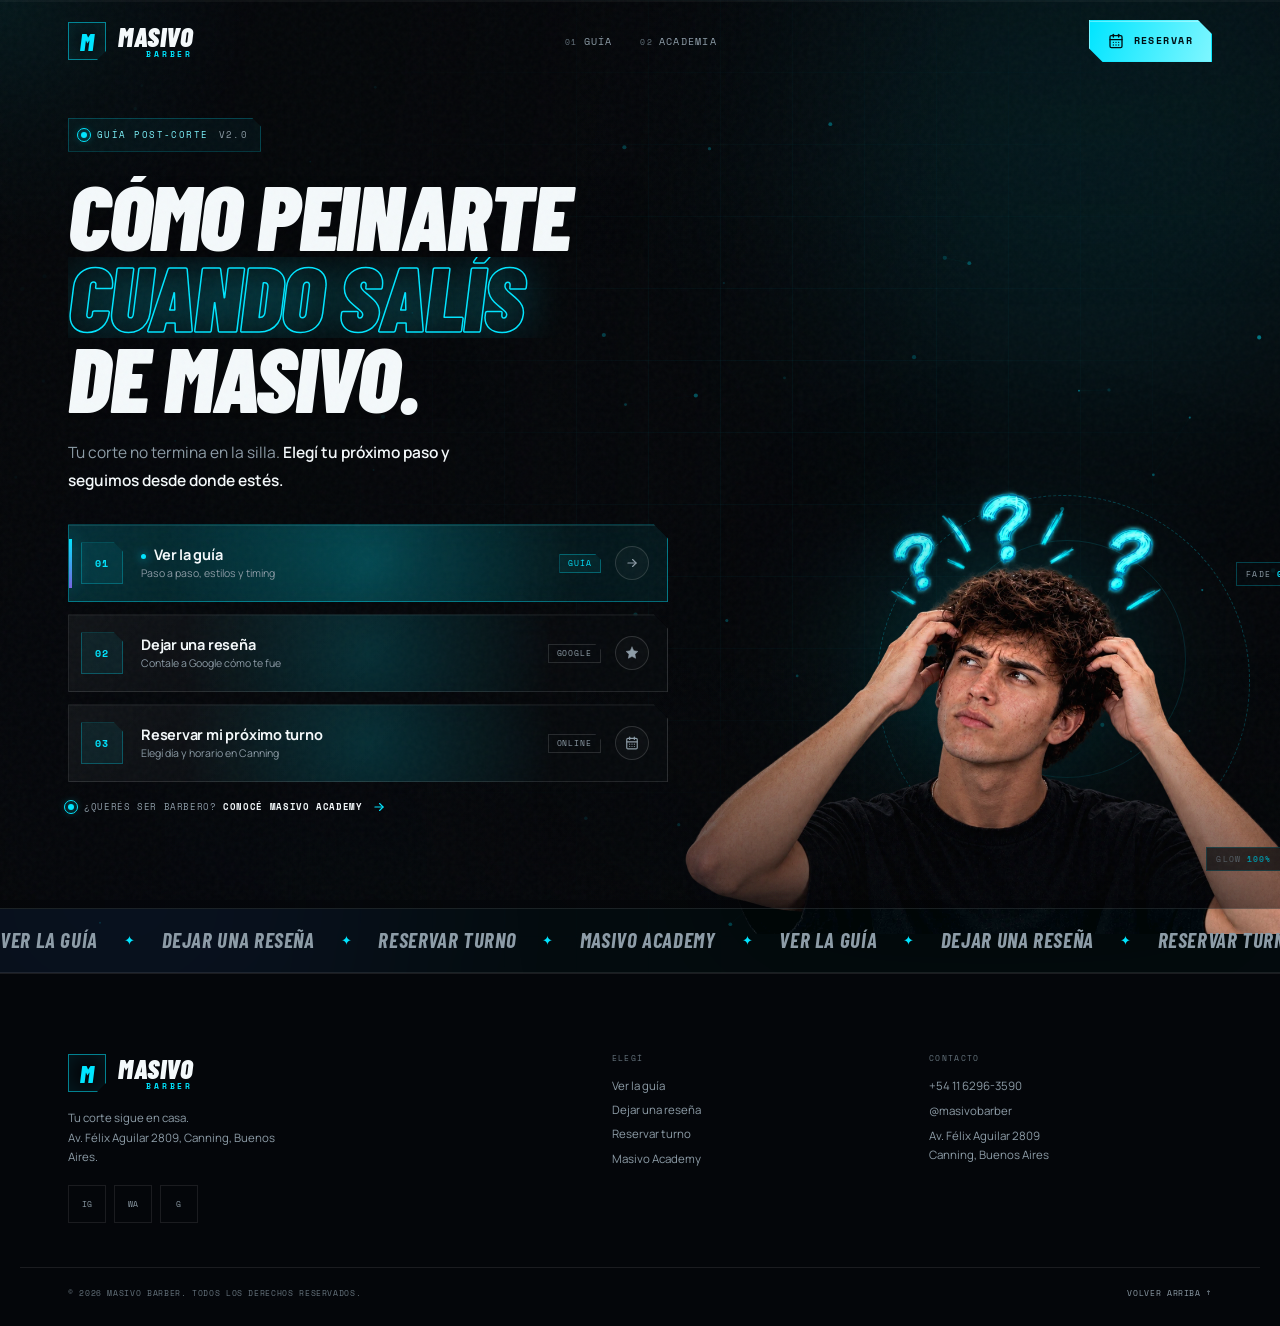
==== commit 2997b9ca: "feat(rutas): mover landing post-corte a /guias con redirect desde la raiz" ====
--- a/index.html
+++ b/index.html
@@ -1,251 +1,15 @@
-<!doctype html>
+<!DOCTYPE html>
 <html lang="es">
 <head>
-  <meta charset="utf-8">
-  <meta name="viewport" content="width=device-width, initial-scale=1, viewport-fit=cover">
-  <title>Masivo Barber — Cómo peinarte cuando salís de Masivo</title>
-  <meta name="description" content="Elegí tu próximo paso: ver la guía post-corte, dejar una reseña en Google o reservar tu próximo turno en Masivo Barber, Canning.">
-  <meta name="theme-color" content="#05070a">
-  <link rel="canonical" href="https://masivobarber.vercel.app/">
-
-  <meta property="og:type" content="website">
-  <meta property="og:locale" content="es_AR">
-  <meta property="og:site_name" content="Masivo Barber">
-  <meta property="og:title" content="Cómo peinarte cuando salís de Masivo">
-  <meta property="og:description" content="Tu corte sigue en casa. Elegí: guía post-corte, reseña o próximo turno.">
-  <meta property="og:url" content="https://masivobarber.vercel.app/">
-  <meta property="og:image" content="https://masivobarber.vercel.app/img/cover.jpg">
-  <meta name="twitter:card" content="summary_large_image">
-  <meta name="twitter:title" content="Cómo peinarte cuando salís de Masivo">
-  <meta name="twitter:description" content="Tu corte sigue en casa. Elegí tu próximo paso en Masivo Barber, Canning.">
-  <meta name="twitter:image" content="https://masivobarber.vercel.app/img/cover.jpg">
-
-  <link rel="preconnect" href="https://fonts.googleapis.com">
-  <link rel="preconnect" href="https://fonts.gstatic.com" crossorigin>
-  <link href="https://fonts.googleapis.com/css2?family=Barlow+Condensed:ital,wght@0,600;0,700;0,800;0,900;1,600;1,700;1,800;1,900&family=Manrope:wght@400;500;600;700;800&family=Space+Mono:wght@400;700&display=swap" rel="stylesheet">
-  <link rel="preload" as="image" href="/img/hero-subject.webp" fetchpriority="high">
-  <link rel="stylesheet" href="/css/styles.css">
-
-  <script type="application/ld+json">
-  {
-    "@context": "https://schema.org",
-    "@type": "HairSalon",
-    "name": "Masivo Barber",
-    "image": "https://masivobarber.vercel.app/img/cover.jpg",
-    "url": "https://masivobarber.vercel.app/",
-    "telephone": "+54 11 6296-3590",
-    "priceRange": "$$",
-    "address": {
-      "@type": "PostalAddress",
-      "streetAddress": "Av. Félix Aguilar 2809",
-      "addressLocality": "Canning",
-      "addressRegion": "Buenos Aires",
-      "addressCountry": "AR"
-    },
-    "sameAs": ["https://www.instagram.com/masivobarber"]
-  }
-  </script>
+<meta charset="utf-8">
+<meta name="viewport" content="width=device-width, initial-scale=1">
+<title>Masivo Barber — Guía post-corte</title>
+<link rel="canonical" href="https://masivobarber.vercel.app/guias/">
+<meta http-equiv="refresh" content="0; url=/guias/">
+<meta name="robots" content="noindex">
+<script>location.replace("/guias/");</script>
 </head>
-<body class="page-home">
-  <a class="skip-link" href="#opciones">Saltar a las opciones</a>
-  <div class="noise" aria-hidden="true"></div>
-  <div class="cursor-glow" id="cursor-glow" aria-hidden="true"></div>
-  <div class="scroll-progress" aria-hidden="true"><span id="scroll-progress"></span></div>
-
-  <svg class="svg-sprite" aria-hidden="true" style="position:absolute;width:0;height:0;overflow:hidden">
-    <symbol id="i-arrow" viewBox="0 0 24 24" fill="none" stroke="currentColor" stroke-width="2" stroke-linecap="round" stroke-linejoin="round"><path d="M5 12h14"/><path d="m13 6 6 6-6 6"/></symbol>
-    <symbol id="i-calendar" viewBox="0 0 24 24" fill="none" stroke="currentColor" stroke-width="2" stroke-linecap="round" stroke-linejoin="round"><path d="M8 2v4"/><path d="M16 2v4"/><rect width="18" height="18" x="3" y="4" rx="2"/><path d="M3 10h18"/><path d="M8 14h.01"/><path d="M12 14h.01"/><path d="M16 14h.01"/><path d="M8 18h.01"/><path d="M12 18h.01"/><path d="M16 18h.01"/></symbol>
-    <symbol id="i-star" viewBox="0 0 24 24" fill="currentColor" stroke="currentColor" stroke-width="1" stroke-linecap="round" stroke-linejoin="round"><polygon points="12 2 15.09 8.26 22 9.27 17 14.14 18.18 21.02 12 17.77 5.82 21.02 7 14.14 2 9.27 8.91 8.26 12 2"/></symbol>
-    <symbol id="i-download" viewBox="0 0 24 24" fill="none" stroke="currentColor" stroke-width="2" stroke-linecap="round" stroke-linejoin="round"><path d="M12 3v12"/><path d="m7 10 5 5 5-5"/><path d="M5 21h14"/></symbol>
-    <symbol id="i-check" viewBox="0 0 24 24" fill="none" stroke="currentColor" stroke-width="2.5" stroke-linecap="round" stroke-linejoin="round"><path d="m5 12 4 4L19 6"/></symbol>
-    <symbol id="i-chevron" viewBox="0 0 24 24" fill="none" stroke="currentColor" stroke-width="2" stroke-linecap="round" stroke-linejoin="round"><path d="m6 9 6 6 6-6"/></symbol>
-    <symbol id="i-clock" viewBox="0 0 24 24" fill="none" stroke="currentColor" stroke-width="2" stroke-linecap="round" stroke-linejoin="round"><circle cx="12" cy="12" r="9"/><path d="M12 7v5l3 2"/></symbol>
-    <symbol id="i-scissors" viewBox="0 0 24 24" fill="none" stroke="currentColor" stroke-width="2" stroke-linecap="round" stroke-linejoin="round"><circle cx="6" cy="6" r="3"/><circle cx="6" cy="18" r="3"/><path d="M8.1 8.1 20 20"/><path d="M20 4 8.1 15.9"/></symbol>
-    <symbol id="i-drop" viewBox="0 0 24 24" fill="none" stroke="currentColor" stroke-width="2" stroke-linecap="round" stroke-linejoin="round"><path d="M12 2.7c3.4 3.9 6 7 6 10.3a6 6 0 0 1-12 0c0-3.3 2.6-6.4 6-10.3Z"/></symbol>
-    <symbol id="i-wind" viewBox="0 0 24 24" fill="none" stroke="currentColor" stroke-width="2" stroke-linecap="round" stroke-linejoin="round"><path d="M3 8h10a3 3 0 1 0-3-3"/><path d="M3 12h14a3 3 0 1 1-3 3"/><path d="M3 16h6"/></symbol>
-    <symbol id="i-spark" viewBox="0 0 24 24" fill="none" stroke="currentColor" stroke-width="2" stroke-linecap="round" stroke-linejoin="round"><path d="m12 3 1.9 5.8L20 12l-6.1 3.2L12 21l-1.9-5.8L4 12l6.1-3.2L12 3Z"/><path d="M5 3v3"/><path d="M3.5 4.5h3"/><path d="M19 18v3"/><path d="M17.5 19.5h3"/></symbol>
-    <symbol id="i-shield" viewBox="0 0 24 24" fill="none" stroke="currentColor" stroke-width="2" stroke-linecap="round" stroke-linejoin="round"><path d="M12 3 4.5 6v6c0 4.4 3.2 7.6 7.5 9 4.3-1.4 7.5-4.6 7.5-9V6L12 3Z"/><path d="m9 12 2 2 4-4"/></symbol>
-    <symbol id="i-pin" viewBox="0 0 24 24" fill="none" stroke="currentColor" stroke-width="2" stroke-linecap="round" stroke-linejoin="round"><path d="M20 10c0 5-8 12-8 12S4 15 4 10a8 8 0 1 1 16 0Z"/><circle cx="12" cy="10" r="3"/></symbol>
-    <symbol id="i-chat" viewBox="0 0 24 24" fill="none" stroke="currentColor" stroke-width="2" stroke-linecap="round" stroke-linejoin="round"><path d="M21 12a9 9 0 0 1-13.3 7.9L3 21l1.2-4.5A9 9 0 1 1 21 12Z"/><path d="M8 9h8"/><path d="M8 13h5"/></symbol>
-    <symbol id="i-instagram" viewBox="0 0 24 24" fill="none" stroke="currentColor" stroke-width="2" stroke-linecap="round" stroke-linejoin="round"><rect x="3" y="3" width="18" height="18" rx="4"/><circle cx="12" cy="12" r="4"/><circle cx="17.5" cy="6.5" r=".8" fill="currentColor"/></symbol>
-    <symbol id="i-users" viewBox="0 0 24 24" fill="none" stroke="currentColor" stroke-width="2" stroke-linecap="round" stroke-linejoin="round"><path d="M16 21v-2a4 4 0 0 0-4-4H6a4 4 0 0 0-4 4v2"/><circle cx="9" cy="7" r="4"/><path d="M22 21v-2a4 4 0 0 0-3-3.9"/><path d="M16 3.1a4 4 0 0 1 0 7.8"/></symbol>
-    <symbol id="i-x" viewBox="0 0 24 24" fill="none" stroke="currentColor" stroke-width="2.5" stroke-linecap="round" stroke-linejoin="round"><path d="M18 6 6 18"/><path d="m6 6 12 12"/></symbol>
-  </svg>
-
-  <header class="site-header" id="site-header">
-    <div class="header-inner shell">
-      <a class="brand" href="/" aria-label="Masivo Barber, inicio">
-        <span class="brand-mark">M</span>
-        <span class="brand-word">MASIVO<span class="brand-sub">BARBER</span></span>
-      </a>
-      <nav class="main-nav" aria-label="Navegación principal">
-        <a class="nav-link" href="/guia/"><span>01</span>Guía</a>
-        <a class="nav-link" href="/academia/"><span>02</span>Academia</a>
-      </nav>
-      <div class="header-actions">
-        <a class="header-cta btn btn-primary btn-sm" href="https://app.growthbarber.com/reserva/masivo?ref=historia" target="_blank" rel="noopener noreferrer">
-          <svg><use href="#i-calendar"/></svg>
-          Reservar
-        </a>
-        <button class="menu-toggle" type="button" aria-expanded="false" aria-controls="mobile-menu" aria-label="Abrir menú">
-          <span></span><span></span>
-        </button>
-      </div>
-    </div>
-  </header>
-
-  <div class="mobile-menu" id="mobile-menu" aria-hidden="true">
-    <nav class="mobile-menu-links" aria-label="Menú móvil">
-      <a href="/guia/"><span>01</span>Guía post-corte</a>
-      <a href="/academia/"><span>02</span>Academia</a>
-      <a href="https://g.page/r/CUXgko6IPGfOEBE/review" target="_blank" rel="noopener noreferrer"><span>03</span>Dejar reseña</a>
-      <a href="https://app.growthbarber.com/reserva/masivo?ref=historia" target="_blank" rel="noopener noreferrer"><span>04</span>Reservar turno</a>
-    </nav>
-    <div class="mobile-menu-foot">
-      <a href="https://wa.me/541162963590" target="_blank" rel="noopener noreferrer">WhatsApp</a>
-      <a href="https://www.instagram.com/masivobarber" target="_blank" rel="noopener noreferrer">@masivobarber</a>
-      <span>Canning, Buenos Aires</span>
-    </div>
-  </div>
-
-  <main id="top">
-    <section class="hero landing-hero" aria-labelledby="hero-title">
-      <canvas id="neon-canvas" aria-hidden="true"></canvas>
-      <div class="grid-overlay" aria-hidden="true"></div>
-      <div class="hero-glow hero-glow-a" aria-hidden="true"></div>
-      <div class="hero-glow hero-glow-b" aria-hidden="true"></div>
-
-      <div class="hero-subject" aria-hidden="true">
-        <div class="subject-glow"></div>
-        <div class="subject-ring subject-ring-a"></div>
-        <div class="subject-ring subject-ring-b"></div>
-        <div class="subject-parallax">
-          <div class="subject-float">
-            <img class="subject-img" src="/img/hero-subject.webp" alt="" width="1400" height="788" fetchpriority="high" decoding="async">
-          </div>
-        </div>
-        <span class="subject-scan"></span>
-        <span class="subject-chip subject-chip-a">Fade <b>0.5</b></span>
-        <span class="subject-chip subject-chip-b">Glow <b>100%</b></span>
-      </div>
-
-      <div class="hero-inner shell">
-        <div class="hero-copy">
-          <div class="hero-badge">
-            <span class="pulse-dot"></span>
-            Guía post-corte <b>v2.0</b>
-          </div>
-          <h1 class="hero-title" id="hero-title">
-            <span class="line"><span>CÓMO PEINARTE</span></span>
-            <span class="line"><span class="outline">CUANDO SALÍS</span></span>
-            <span class="line"><span>DE MASIVO.</span></span>
-          </h1>
-          <p class="hero-text">
-            Tu corte no termina en la silla.
-            <strong>Elegí tu próximo paso y seguimos desde donde estés.</strong>
-          </p>
-
-          <div class="landing-actions" id="opciones" aria-label="Elegí tu próximo paso">
-            <a class="action-card action-primary" href="/guia/" data-spotlight data-click-spark>
-              <span class="action-num">01</span>
-              <span class="action-copy">
-                <strong>Ver la guía</strong>
-                <small>Paso a paso, estilos y timing</small>
-              </span>
-              <span class="action-tag">Guía</span>
-              <span class="action-go" aria-hidden="true"><svg><use href="#i-arrow"/></svg></span>
-            </a>
-
-            <a class="action-card" href="https://g.page/r/CUXgko6IPGfOEBE/review" target="_blank" rel="noopener noreferrer" data-spotlight data-click-spark>
-              <span class="action-num">02</span>
-              <span class="action-copy">
-                <strong>Dejar una reseña</strong>
-                <small>Contale a Google cómo te fue</small>
-              </span>
-              <span class="action-tag">Google</span>
-              <span class="action-go" aria-hidden="true"><svg><use href="#i-star"/></svg></span>
-            </a>
-
-            <a class="action-card" href="https://app.growthbarber.com/reserva/masivo?ref=historia" target="_blank" rel="noopener noreferrer" data-spotlight data-click-spark>
-              <span class="action-num">03</span>
-              <span class="action-copy">
-                <strong>Reservar mi próximo turno</strong>
-                <small>Elegí día y horario en Canning</small>
-              </span>
-              <span class="action-tag">Online</span>
-              <span class="action-go" aria-hidden="true"><svg><use href="#i-calendar"/></svg></span>
-            </a>
-          </div>
-
-          <a class="landing-academy" href="/academia/">
-            <span class="pulse-dot" aria-hidden="true"></span>
-            <span>¿Querés ser barbero? <b>Conocé Masivo Academy</b></span>
-            <svg><use href="#i-arrow"/></svg>
-          </a>
-        </div>
-
-      </div>
-
-      <div class="marquee" aria-hidden="true">
-        <div class="marquee-track">
-          <span class="marquee-item">Ver la guía</span>
-          <span class="marquee-item">Dejar una reseña</span>
-          <span class="marquee-item">Reservar turno</span>
-          <span class="marquee-item">Masivo Academy</span>
-          <span class="marquee-item">Ver la guía</span>
-          <span class="marquee-item">Dejar una reseña</span>
-          <span class="marquee-item">Reservar turno</span>
-          <span class="marquee-item">Masivo Academy</span>
-        </div>
-      </div>
-    </section>
-  </main>
-
-  <footer class="site-footer footer-home">
-    <div class="shell footer-grid footer-grid--home">
-      <div class="footer-brand">
-        <a class="brand" href="/" aria-label="Masivo Barber, inicio">
-          <span class="brand-mark">M</span>
-          <span class="brand-word">MASIVO<span class="brand-sub">BARBER</span></span>
-        </a>
-        <p>Tu corte sigue en casa.<br>Av. Félix Aguilar 2809, Canning, Buenos Aires.</p>
-        <div class="footer-social">
-          <a href="https://www.instagram.com/masivobarber" target="_blank" rel="noopener noreferrer" aria-label="Instagram de Masivo Barber">IG</a>
-          <a href="https://wa.me/541162963590" target="_blank" rel="noopener noreferrer" aria-label="WhatsApp de Masivo Barber">WA</a>
-          <a href="https://g.page/r/CUXgko6IPGfOEBE/review" target="_blank" rel="noopener noreferrer" aria-label="Reseñas en Google">G</a>
-        </div>
-      </div>
-      <div class="footer-col">
-        <h4 class="footer-title">Elegí</h4>
-        <div class="footer-links">
-          <a href="/guia/">Ver la guía</a>
-          <a href="https://g.page/r/CUXgko6IPGfOEBE/review" target="_blank" rel="noopener noreferrer">Dejar una reseña</a>
-          <a href="https://app.growthbarber.com/reserva/masivo?ref=historia" target="_blank" rel="noopener noreferrer">Reservar turno</a>
-          <a href="/academia/">Masivo Academy</a>
-        </div>
-      </div>
-      <div class="footer-col">
-        <h4 class="footer-title">Contacto</h4>
-        <div class="footer-contact">
-          <a href="https://wa.me/541162963590" target="_blank" rel="noopener noreferrer">+54 11 6296-3590</a>
-          <a href="https://www.instagram.com/masivobarber" target="_blank" rel="noopener noreferrer">@masivobarber</a>
-          <span>Av. Félix Aguilar 2809<br>Canning, Buenos Aires</span>
-        </div>
-      </div>
-    </div>
-    <div class="shell footer-bottom">
-      <span>© <span id="year">2026</span> Masivo Barber. Todos los derechos reservados.</span>
-      <a href="#top">Volver arriba ↑</a>
-    </div>
-  </footer>
-
-  <div class="mobile-cta">
-    <a class="btn btn-primary" href="/guia/">Ver la guía</a>
-    <a class="btn btn-ghost" href="https://app.growthbarber.com/reserva/masivo?ref=historia" target="_blank" rel="noopener noreferrer">Reservar</a>
-  </div>
-
-  <div class="toast" id="toast" role="status" aria-live="polite"></div>
-
-  <script src="/js/app.js" defer></script>
+<body>
+<p>Redirigiendo a <a href="/guias/">la guía</a>…</p>
 </body>
 </html>
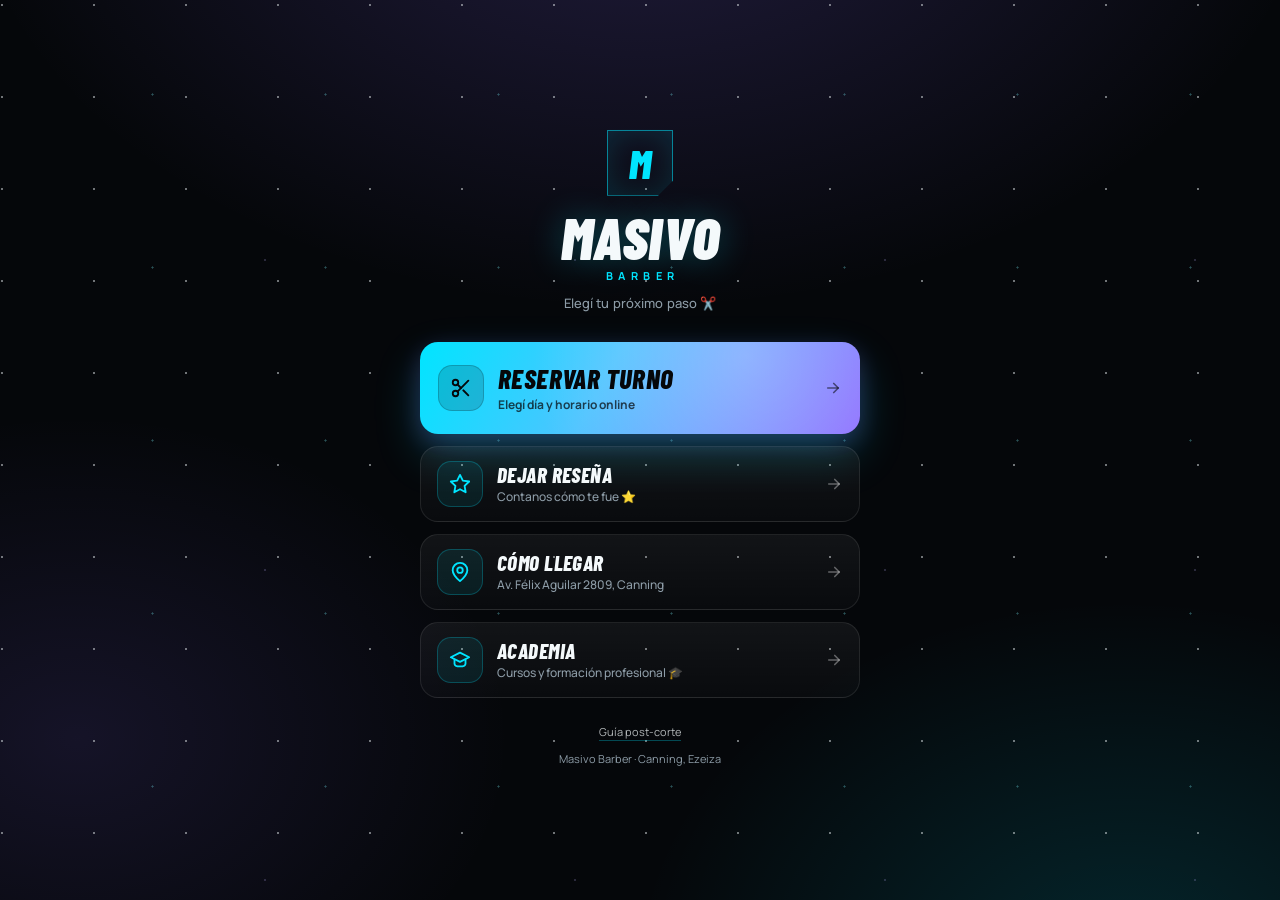
==== commit 16856892: "feat(landing): arbol de enlaces en la raiz con reserva destacada" ====
--- a/index.html
+++ b/index.html
@@ -1,15 +1,497 @@
-<!DOCTYPE html>
-<html lang="es">
+<!doctype html>
+<html lang="es-AR">
 <head>
 <meta charset="utf-8">
-<meta name="viewport" content="width=device-width, initial-scale=1">
-<title>Masivo Barber — Guía post-corte</title>
-<link rel="canonical" href="https://masivobarber.vercel.app/guias/">
-<meta http-equiv="refresh" content="0; url=/guias/">
-<meta name="robots" content="noindex">
-<script>location.replace("/guias/");</script>
+<meta name="viewport" content="width=device-width, initial-scale=1, viewport-fit=cover">
+<title>Masivo Barber — Reservá tu turno</title>
+<meta name="description" content="Reservá tu turno en Masivo Barber, dejá tu reseña, mirá cómo llegar o entrá a la Academia. Todo en un toque.">
+<meta name="theme-color" content="#05070a">
+<link rel="canonical" href="https://masivobarber.vercel.app/">
+
+<meta property="og:type" content="website">
+<meta property="og:locale" content="es_AR">
+<meta property="og:site_name" content="Masivo Barber">
+<meta property="og:title" content="Masivo Barber — Reservá tu turno">
+<meta property="og:description" content="Reservá tu turno, dejá tu reseña, mirá cómo llegar o entrá a la Academia.">
+<meta property="og:url" content="https://masivobarber.vercel.app/">
+<meta name="twitter:card" content="summary">
+
+<link rel="icon" href="/img/app/icon-192.png" sizes="192x192">
+<link rel="apple-touch-icon" href="/img/app/apple-touch-icon.png">
+<link rel="preconnect" href="https://fonts.googleapis.com">
+<link rel="preconnect" href="https://fonts.gstatic.com" crossorigin>
+<link href="https://fonts.googleapis.com/css2?family=Barlow+Condensed:ital,wght@0,800;0,900;1,800;1,900&family=Manrope:wght@500;600;700&display=swap" rel="stylesheet">
+
+<style>
+  :root {
+    --ink: #05070a;
+    --cyan: #00e5ff;
+    --cyan-soft: #7ef6ff;
+    --violet: #8b6cff;
+    --white: #f4f9fb;
+    --muted: #8d9ca7;
+    --line: rgba(255, 255, 255, 0.09);
+    --ease: cubic-bezier(0.16, 1, 0.3, 1);
+    --font-display: "Barlow Condensed", "Arial Narrow", Impact, sans-serif;
+    --font-body: "Manrope", -apple-system, BlinkMacSystemFont, "Segoe UI", sans-serif;
+  }
+
+  *, *::before, *::after { box-sizing: border-box; margin: 0; padding: 0; }
+
+  html { -webkit-text-size-adjust: 100%; }
+
+  body {
+    min-height: 100dvh;
+    display: grid;
+    place-items: center;
+    padding: max(24px, env(safe-area-inset-top)) 20px max(28px, env(safe-area-inset-bottom));
+    background: var(--ink);
+    color: var(--white);
+    font-family: var(--font-body);
+    -webkit-font-smoothing: antialiased;
+    overflow-x: hidden;
+  }
+
+  /* ---------- fondo universo ---------- */
+
+  .sky {
+    position: fixed;
+    inset: 0;
+    z-index: 0;
+    overflow: hidden;
+    pointer-events: none;
+    background:
+      radial-gradient(1100px 760px at 50% -18%, rgba(139, 108, 255, 0.22), transparent 62%),
+      radial-gradient(820px 620px at 88% 108%, rgba(0, 229, 255, 0.14), transparent 60%),
+      radial-gradient(700px 520px at 6% 82%, rgba(139, 108, 255, 0.12), transparent 62%),
+      var(--ink);
+  }
+
+  .stars {
+    position: absolute;
+    inset: -25%;
+    background-repeat: repeat;
+    will-change: transform;
+  }
+
+  .stars--a {
+    background-image: radial-gradient(circle, rgba(244, 249, 251, 0.85) 0.7px, transparent 1px);
+    background-size: 92px 92px;
+    opacity: 0.55;
+    animation: drift 140s linear infinite;
+  }
+
+  .stars--b {
+    background-image: radial-gradient(circle, rgba(126, 246, 255, 0.7) 0.9px, transparent 1.2px);
+    background-size: 173px 173px;
+    background-position: 40px 60px;
+    opacity: 0.45;
+    animation: drift 220s linear infinite reverse;
+  }
+
+  .stars--c {
+    background-image: radial-gradient(circle, rgba(192, 176, 255, 0.6) 1.2px, transparent 1.5px);
+    background-size: 310px 310px;
+    background-position: 120px 20px;
+    opacity: 0.35;
+    animation: drift 320s linear infinite;
+  }
+
+  @keyframes drift {
+    from { transform: translate3d(0, 0, 0); }
+    to { transform: translate3d(-92px, 92px, 0); }
+  }
+
+  .shooting {
+    position: absolute;
+    top: 16%;
+    left: -20%;
+    width: 150px;
+    height: 1.5px;
+    border-radius: 99px;
+    background: linear-gradient(90deg, transparent, rgba(126, 246, 255, 0.9), #fff);
+    filter: drop-shadow(0 0 6px rgba(0, 229, 255, 0.8));
+    opacity: 0;
+    transform: rotate(16deg);
+    animation: shoot 11s var(--ease) infinite;
+  }
+
+  @keyframes shoot {
+    0%, 88% { opacity: 0; transform: translate3d(0, 0, 0) rotate(16deg); }
+    90% { opacity: 1; }
+    100% { opacity: 0; transform: translate3d(150vw, 46vh, 0) rotate(16deg); }
+  }
+
+  /* ---------- contenido ---------- */
+
+  .tree {
+    position: relative;
+    z-index: 1;
+    width: 100%;
+    max-width: 440px;
+  }
+
+  .hero {
+    text-align: center;
+    animation: rise 0.7s var(--ease) both;
+  }
+
+  .mark {
+    display: grid;
+    place-items: center;
+    width: 66px;
+    height: 66px;
+    margin: 0 auto 16px;
+    border: 1px solid rgba(0, 229, 255, 0.55);
+    color: var(--cyan);
+    font-family: var(--font-display);
+    font-size: 40px;
+    font-style: italic;
+    font-weight: 900;
+    line-height: 1;
+    clip-path: polygon(0 0, 100% 0, 100% calc(100% - 15px), calc(100% - 15px) 100%, 0 100%);
+    box-shadow: inset 0 0 30px rgba(0, 229, 255, 0.14), 0 0 34px rgba(0, 229, 255, 0.18);
+    animation: float 6s ease-in-out infinite;
+  }
+
+  @keyframes float {
+    0%, 100% { transform: translateY(0); }
+    50% { transform: translateY(-6px); }
+  }
+
+  .hero h1 {
+    font-family: var(--font-display);
+    font-size: clamp(44px, 13vw, 58px);
+    font-style: italic;
+    font-weight: 900;
+    line-height: 0.88;
+    letter-spacing: 0.01em;
+    text-transform: uppercase;
+    text-shadow: 0 0 34px rgba(0, 229, 255, 0.28);
+  }
+
+  .hero h1 span {
+    display: block;
+    margin-top: 8px;
+    font-family: var(--font-body);
+    font-size: 11px;
+    font-style: normal;
+    font-weight: 700;
+    letter-spacing: 0.5em;
+    color: var(--cyan);
+    text-indent: 0.5em;
+  }
+
+  .tagline {
+    margin-top: 14px;
+    font-size: 13px;
+    font-weight: 500;
+    color: var(--muted);
+    letter-spacing: 0.01em;
+  }
+
+  /* ---------- botones ---------- */
+
+  .links {
+    display: grid;
+    gap: 12px;
+    margin-top: 30px;
+  }
+
+  .link {
+    position: relative;
+    display: flex;
+    align-items: center;
+    gap: 14px;
+    min-height: 76px;
+    padding: 14px 16px;
+    border: 1px solid var(--line);
+    border-radius: 18px;
+    background: linear-gradient(180deg, rgba(255, 255, 255, 0.055), rgba(255, 255, 255, 0.02));
+    color: inherit;
+    text-decoration: none;
+    overflow: hidden;
+    -webkit-tap-highlight-color: transparent;
+    transition: transform 0.22s var(--ease), border-color 0.22s ease, box-shadow 0.22s ease, background 0.22s ease;
+    animation: rise 0.6s var(--ease) both;
+    animation-delay: var(--d, 0ms);
+  }
+
+  @keyframes rise {
+    from { opacity: 0; transform: translateY(14px); }
+    to { opacity: 1; transform: translateY(0); }
+  }
+
+  .link:active {
+    transform: scale(0.985);
+  }
+
+  .link:focus-visible {
+    outline: 2px solid var(--cyan);
+    outline-offset: 3px;
+  }
+
+  .icon {
+    display: grid;
+    place-items: center;
+    width: 46px;
+    height: 46px;
+    flex-shrink: 0;
+    border: 1px solid rgba(0, 229, 255, 0.24);
+    border-radius: 14px;
+    background: rgba(0, 229, 255, 0.08);
+    color: var(--cyan);
+  }
+
+  .icon svg {
+    width: 22px;
+    height: 22px;
+  }
+
+  .copy {
+    flex: 1;
+    min-width: 0;
+  }
+
+  .copy b {
+    display: block;
+    font-family: var(--font-display);
+    font-size: 21px;
+    font-style: italic;
+    font-weight: 800;
+    line-height: 1.1;
+    letter-spacing: 0.02em;
+    text-transform: uppercase;
+  }
+
+  .copy small {
+    display: block;
+    margin-top: 3px;
+    font-size: 12px;
+    font-weight: 500;
+    color: var(--muted);
+    line-height: 1.35;
+  }
+
+  .go {
+    flex-shrink: 0;
+    color: rgba(255, 255, 255, 0.35);
+    transition: transform 0.22s var(--ease), color 0.22s ease;
+  }
+
+  .go svg {
+    display: block;
+    width: 18px;
+    height: 18px;
+  }
+
+  /* ---------- destacado ---------- */
+
+  .link--featured {
+    min-height: 92px;
+    padding: 16px 18px;
+    border: 0;
+    background: linear-gradient(118deg, #00e5ff 0%, #4fc3ff 42%, #8b6cff 100%);
+    color: #05070a;
+    box-shadow: 0 20px 46px rgba(0, 229, 255, 0.22), 0 8px 24px rgba(139, 108, 255, 0.24);
+  }
+
+  .link--featured::before {
+    content: "";
+    position: absolute;
+    inset: -40% -10%;
+    background: radial-gradient(circle at 70% 30%, rgba(255, 255, 255, 0.5), transparent 55%);
+    opacity: 0.5;
+    animation: breathe 4.5s ease-in-out infinite;
+    pointer-events: none;
+  }
+
+  @keyframes breathe {
+    0%, 100% { opacity: 0.35; transform: scale(0.95); }
+    50% { opacity: 0.65; transform: scale(1.05); }
+  }
+
+  .link--featured::after {
+    content: "";
+    position: absolute;
+    top: 0;
+    left: -60%;
+    width: 45%;
+    height: 100%;
+    background: linear-gradient(100deg, transparent, rgba(255, 255, 255, 0.55), transparent);
+    transform: skewX(-18deg);
+    animation: shine 5.5s ease-in-out infinite;
+    pointer-events: none;
+  }
+
+  @keyframes shine {
+    0%, 62% { left: -60%; }
+    82%, 100% { left: 130%; }
+  }
+
+  .link--featured .icon {
+    border-color: rgba(5, 7, 10, 0.18);
+    background: rgba(5, 7, 10, 0.16);
+    color: #05070a;
+  }
+
+  .link--featured .copy b {
+    font-size: 27px;
+    letter-spacing: 0.015em;
+  }
+
+  .link--featured .copy small {
+    color: rgba(5, 7, 10, 0.72);
+    font-weight: 700;
+  }
+
+  .link--featured .go {
+    color: rgba(5, 7, 10, 0.55);
+  }
+
+  .link--featured .copy,
+  .link--featured .icon,
+  .link--featured .go {
+    position: relative;
+    z-index: 1;
+  }
+
+  /* ---------- pie ---------- */
+
+  .foot {
+    display: flex;
+    flex-direction: column;
+    align-items: center;
+    gap: 10px;
+    margin-top: 26px;
+    font-size: 11px;
+    color: var(--muted);
+    text-align: center;
+    animation: rise 0.7s var(--ease) both;
+    animation-delay: 420ms;
+  }
+
+  .foot a {
+    color: rgba(244, 249, 251, 0.72);
+    text-decoration: none;
+    border-bottom: 1px solid rgba(0, 229, 255, 0.3);
+    padding-bottom: 1px;
+    transition: color 0.2s ease, border-color 0.2s ease;
+  }
+
+  .foot a:hover {
+    color: var(--cyan-soft);
+    border-color: var(--cyan);
+  }
+
+  /* ---------- hover solo con mouse ---------- */
+
+  @media (hover: hover) and (pointer: fine) {
+    .link:not(.link--featured):hover {
+      transform: translateY(-2px);
+      border-color: rgba(0, 229, 255, 0.38);
+      background: linear-gradient(180deg, rgba(0, 229, 255, 0.1), rgba(255, 255, 255, 0.03));
+      box-shadow: 0 16px 36px rgba(0, 0, 0, 0.35), 0 0 26px rgba(0, 229, 255, 0.12);
+    }
+
+    .link:hover .go {
+      transform: translateX(3px);
+      color: var(--cyan-soft);
+    }
+
+    .link--featured:hover {
+      transform: translateY(-2px);
+      box-shadow: 0 24px 56px rgba(0, 229, 255, 0.3), 0 10px 28px rgba(139, 108, 255, 0.3);
+    }
+
+    .link--featured:hover .go {
+      color: #05070a;
+    }
+  }
+
+  @media (prefers-reduced-motion: reduce) {
+    *, *::before, *::after {
+      animation: none !important;
+      transition: none !important;
+    }
+  }
+
+  @media (max-height: 640px) {
+    .mark { width: 54px; height: 54px; font-size: 32px; margin-bottom: 10px; }
+    .hero h1 { font-size: clamp(34px, 10vw, 44px); }
+    .links { margin-top: 20px; gap: 10px; }
+    .link { min-height: 68px; }
+    .link--featured { min-height: 82px; }
+  }
+</style>
 </head>
 <body>
-<p>Redirigiendo a <a href="/guias/">la guía</a>…</p>
+
+<div class="sky" aria-hidden="true">
+  <span class="stars stars--a"></span>
+  <span class="stars stars--b"></span>
+  <span class="stars stars--c"></span>
+  <span class="shooting"></span>
+</div>
+
+<svg width="0" height="0" style="position:absolute" aria-hidden="true" focusable="false">
+  <symbol id="i-scissors" viewBox="0 0 24 24" fill="none" stroke="currentColor" stroke-width="2" stroke-linecap="round" stroke-linejoin="round"><circle cx="6" cy="6" r="3"/><circle cx="6" cy="18" r="3"/><path d="M20 4 8.12 15.88"/><path d="M14.47 14.48 20 20"/><path d="M8.12 8.12 12 12"/></symbol>
+  <symbol id="i-star" viewBox="0 0 24 24" fill="none" stroke="currentColor" stroke-width="2" stroke-linecap="round" stroke-linejoin="round"><polygon points="12 2 15.09 8.26 22 9.27 17 14.14 18.18 21.02 12 17.77 5.82 21.02 7 14.14 2 9.27 8.91 8.26 12 2"/></symbol>
+  <symbol id="i-pin" viewBox="0 0 24 24" fill="none" stroke="currentColor" stroke-width="2" stroke-linecap="round" stroke-linejoin="round"><path d="M20 10c0 5-8 12-8 12S4 15 4 10a8 8 0 1 1 16 0Z"/><circle cx="12" cy="10" r="3"/></symbol>
+  <symbol id="i-cap" viewBox="0 0 24 24" fill="none" stroke="currentColor" stroke-width="2" stroke-linecap="round" stroke-linejoin="round"><path d="M22 9 12 4 2 9l10 5 10-5Z"/><path d="M6 11.5V16c0 1.7 2.7 3 6 3s6-1.3 6-3v-4.5"/></symbol>
+  <symbol id="i-arrow" viewBox="0 0 24 24" fill="none" stroke="currentColor" stroke-width="2.2" stroke-linecap="round" stroke-linejoin="round"><path d="M5 12h14"/><path d="m13 6 6 6-6 6"/></symbol>
+</svg>
+
+<main class="tree">
+  <header class="hero">
+    <span class="mark">M</span>
+    <h1>MASIVO<span>BARBER</span></h1>
+    <p class="tagline">Elegí tu próximo paso ✂️</p>
+  </header>
+
+  <nav class="links" aria-label="Accesos rápidos de Masivo Barber">
+    <a class="link link--featured" href="https://app.growthbarber.com/reserva/masivo?ref=bio" style="--d:80ms">
+      <span class="icon" aria-hidden="true"><svg><use href="#i-scissors"/></svg></span>
+      <span class="copy">
+        <b>Reservar turno</b>
+        <small>Elegí día y horario online</small>
+      </span>
+      <span class="go" aria-hidden="true"><svg><use href="#i-arrow"/></svg></span>
+    </a>
+
+    <a class="link" href="https://g.page/r/CUXgko6IPGfOEBM/review" style="--d:160ms">
+      <span class="icon" aria-hidden="true"><svg><use href="#i-star"/></svg></span>
+      <span class="copy">
+        <b>Dejar reseña</b>
+        <small>Contanos cómo te fue ⭐</small>
+      </span>
+      <span class="go" aria-hidden="true"><svg><use href="#i-arrow"/></svg></span>
+    </a>
+
+    <a class="link" href="https://maps.app.goo.gl/4uCVWf82vk8TWYjr6" style="--d:240ms">
+      <span class="icon" aria-hidden="true"><svg><use href="#i-pin"/></svg></span>
+      <span class="copy">
+        <b>Cómo llegar</b>
+        <small>Av. Félix Aguilar 2809, Canning</small>
+      </span>
+      <span class="go" aria-hidden="true"><svg><use href="#i-arrow"/></svg></span>
+    </a>
+
+    <a class="link" href="/academia/" style="--d:320ms">
+      <span class="icon" aria-hidden="true"><svg><use href="#i-cap"/></svg></span>
+      <span class="copy">
+        <b>Academia</b>
+        <small>Cursos y formación profesional 🎓</small>
+      </span>
+      <span class="go" aria-hidden="true"><svg><use href="#i-arrow"/></svg></span>
+    </a>
+  </nav>
+
+  <footer class="foot">
+    <a href="/guias/">Guía post-corte</a>
+    <span>Masivo Barber · Canning, Ezeiza</span>
+  </footer>
+</main>
+
 </body>
 </html>
